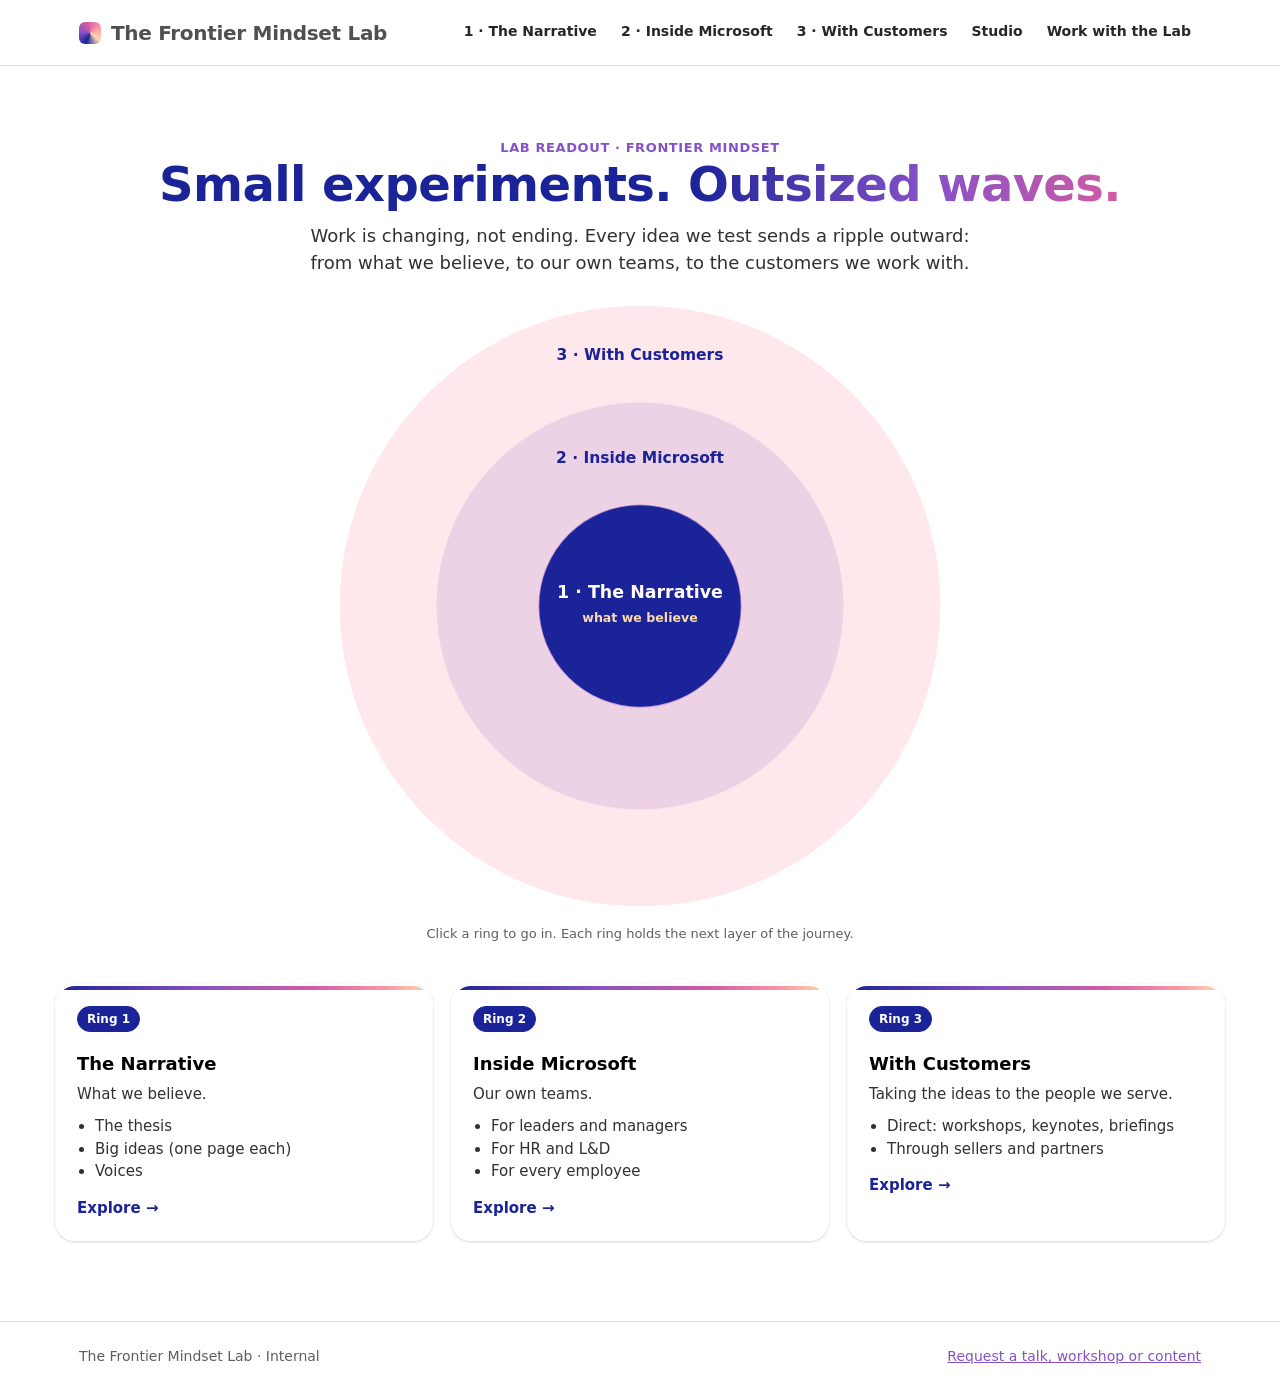
==== index.html @ da983ea6 "Add ripple-map home page for the Frontier Mindset Lab Single-file site (index.html, no build step) w" ====
<!doctype html>
<html lang="en">
<head>
<meta charset="utf-8">
<meta name="viewport" content="width=device-width,initial-scale=1">
<title>The Frontier Mindset Lab</title>
<meta name="description" content="Work is changing, not ending. The Frontier Mindset Lab helps organizations redesign work around what AI can do and what people can do.">
<style>
/* ---------- Tokens (from the current Narrative Hub) ---------- */
:root{
  --font:"Segoe UI","Segoe UI Web (West European)",-apple-system,BlinkMacSystemFont,system-ui,Roboto,"Helvetica Neue",sans-serif;
  --ink:#000; --ink-2:#323130; --ink-3:#605e5c;
  --line:#e1dfdd; --bg:#fff; --bg-soft:#f8f8f8;
  --lab-indigo:#1A2397; --lab-violet:#8551C7; --lab-magenta:#D25BA4; --lab-coral:#FB96A4; --lab-peach:#FCDAB0;
  --rainbow:linear-gradient(90deg,var(--lab-indigo),var(--lab-violet) 38%,var(--lab-magenta) 68%,var(--lab-coral) 88%,var(--lab-peach));
  --text-grad:linear-gradient(90deg,var(--lab-indigo) 0%,var(--lab-violet) 55%,var(--lab-magenta) 100%);
  --shadow:0 0 1.25px rgba(0,0,0,.12),0 1.25px 2.5px rgba(0,0,0,.14);
  --shadow-lg:0 0 2px rgba(0,0,0,.12),0 8px 24px rgba(0,0,0,.10);
  --r-card:20px; --r-btn:10px; --wrap:1170px; --gutter:24px; --nav-h:65px;
}
*{box-sizing:border-box}
@media (prefers-reduced-motion:reduce){*{transition:none!important;animation:none!important}}
html{scroll-behavior:smooth}
body{margin:0;font-family:var(--font);font-size:16px;line-height:1.5;color:var(--ink);background:var(--bg);-webkit-font-smoothing:antialiased}
a{color:var(--lab-violet)}
a:focus-visible,button:focus-visible{outline:3px solid var(--lab-violet);outline-offset:3px;border-radius:6px}
[hidden]{display:none!important}
.skip{position:absolute;left:8px;top:-60px;background:#000;color:#fff;padding:10px 14px;border-radius:6px;z-index:100;text-decoration:none}
.skip:focus{top:8px}
.wrap{max-width:var(--wrap);margin:0 auto;padding:0 var(--gutter)}

/* ---------- Header & nav ---------- */
header.top{position:sticky;top:0;z-index:50;background:rgba(255,255,255,.92);backdrop-filter:blur(8px);border-bottom:1px solid var(--line)}
.top-inner{display:flex;align-items:center;gap:24px;height:var(--nav-h)}
.brand{text-decoration:none;color:#505050;font-weight:600;font-size:20px;letter-spacing:-.3px;white-space:nowrap;display:flex;align-items:center;gap:10px}
.brand .sq{width:22px;height:22px;border-radius:6px;background:conic-gradient(from 200deg,var(--lab-indigo),var(--lab-violet),var(--lab-magenta),var(--lab-coral),var(--lab-peach),var(--lab-indigo))}
nav.global{margin-left:auto;display:flex;gap:4px;overflow-x:auto;scrollbar-width:none;-webkit-overflow-scrolling:touch}
nav.global::-webkit-scrollbar{display:none}
nav.global a{flex:0 0 auto;text-decoration:none;color:#262626;font-size:14px;font-weight:600;padding:8px 10px;border-bottom:2px solid transparent;white-space:nowrap}
nav.global a:hover{color:var(--lab-violet)}
nav.global a[aria-current="page"]{color:var(--lab-indigo);border-bottom-color:var(--lab-violet)}

/* ---------- Shared bits ---------- */
h1{font-size:44px;line-height:1.1;letter-spacing:-.6px;color:var(--lab-indigo);margin:8px 0 12px;font-weight:600}
h2{font-size:26px;letter-spacing:-.2px;color:var(--lab-indigo);margin:48px 0 16px;font-weight:600}
h3{font-size:18px;margin:8px 0 6px;color:var(--ink);font-weight:600}
p{margin:0 0 12px;color:var(--ink-2)}
.kicker{font-size:13px;font-weight:600;letter-spacing:.6px;text-transform:uppercase;color:var(--lab-violet);margin:24px 0 0}
.lede{font-size:18px;color:var(--ink-2);max-width:680px}
.grad{background:var(--text-grad);-webkit-background-clip:text;background-clip:text;color:transparent}
.view{padding:24px 0 80px}
.grid{display:grid;grid-template-columns:repeat(auto-fill,minmax(260px,1fr));gap:18px}
.card{background:linear-gradient(45deg,#fff,rgba(255,255,255,.6));border:2px solid #fff;border-radius:var(--r-card);box-shadow:var(--shadow);padding:20px;display:flex;flex-direction:column;position:relative;overflow:hidden}
.card::before{content:"";position:absolute;left:0;top:0;right:0;height:4px;background:var(--rainbow)}
.card p{font-size:15px;color:var(--ink-2);margin:0 0 10px}
.card .ilink{margin-top:auto;font-weight:600;font-size:15px;text-decoration:none;color:var(--lab-indigo)}
.card .ilink:hover{color:var(--lab-violet)}
.tag{align-self:flex-start;font-size:12px;font-weight:600;padding:3px 9px;border-radius:999px;margin-bottom:10px;border:1px solid var(--line);color:var(--ink-3);background:#fff}
.tag.live{background:var(--lab-indigo);color:#fff;border-color:var(--lab-indigo)}
.tag.wip{background:var(--lab-peach);color:var(--ink);border-color:var(--lab-peach)}
.tag.tbd{background:#fff;color:var(--ink-3);border-style:dashed}
.btn{display:inline-flex;align-items:center;gap:8px;font:600 15px/1.2 var(--font);text-decoration:none;border-radius:var(--r-btn);padding:10px 15px;border:2px solid var(--lab-indigo);background:var(--lab-indigo);color:#fff;cursor:pointer}
.btn:hover{background:var(--lab-violet);border-color:var(--lab-violet)}
.btn.ghost{background:#fff;color:var(--lab-indigo)}
.back{margin-top:48px}
.back a{font-weight:600;text-decoration:none}
.thesis{border-radius:var(--r-card);background:linear-gradient(135deg,var(--lab-peach),#fff 70%);padding:28px;margin-top:24px;box-shadow:var(--shadow)}
.thesis p{font-size:20px;color:var(--ink);margin:0;max-width:760px}
.chips{display:flex;flex-wrap:wrap;gap:8px;margin:0 0 20px}
.chips button{font:600 14px var(--font);padding:8px 14px;border-radius:999px;border:1px solid #c8c6c4;background:#fff;color:var(--ink-2);cursor:pointer}
.chips button[aria-pressed="true"]{background:var(--lab-indigo);border-color:var(--lab-indigo);color:#fff}
.empty{border:2px dashed #c8c6c4;border-radius:var(--r-card);padding:28px;color:var(--ink-3);text-align:center}

/* ---------- Home: the ripple ---------- */
.hero{text-align:center;padding:24px 0 8px}
.hero h1{font-size:48px;margin-top:0}
.hero .lede{margin:0 auto}
.map-wrap{position:relative;width:min(620px,100%);aspect-ratio:1;margin:12px auto 0}
.map-wrap canvas,.map-wrap svg{position:absolute;inset:0;width:100%;height:100%}
.map-wrap canvas{pointer-events:none}
.map-wrap svg{overflow:visible}
.ring{cursor:pointer;outline:none}
.ring circle{transition:fill .25s,stroke-width .25s}
.ring text{pointer-events:none;font-family:var(--font);font-weight:600}
.ring.r3 .band{fill:rgba(251,150,164,.22)}
.ring.r2 .band{fill:rgba(133,81,199,.14)}
.ring.r1 .band{fill:var(--lab-indigo)}
.ring:hover .band,.ring:focus-visible .band{stroke:var(--lab-magenta);stroke-width:3}
.ring.r3:hover .band{fill:rgba(251,150,164,.38)}
.ring.r2:hover .band{fill:rgba(133,81,199,.26)}
.ring.r1:hover .band{fill:var(--lab-violet)}
.ring:focus-visible{outline:none}
.ring-note{font-size:13px;color:var(--ink-3);margin-top:8px}
.rings-cards{display:grid;grid-template-columns:repeat(auto-fit,minmax(240px,1fr));gap:18px;margin-top:40px}
.rings-cards a.card{text-decoration:none;color:inherit}
.rings-cards a.card:hover{box-shadow:var(--shadow-lg)}
.rings-cards ul{margin:0;padding-left:18px;color:var(--ink-2);font-size:15px}
.num{font-size:44px;font-weight:600;line-height:1;background:var(--rainbow);-webkit-background-clip:text;background-clip:text;color:transparent;margin-bottom:6px}

/* ---------- Work with the Lab ---------- */
.intro-box{background:var(--bg-soft);border-radius:var(--r-card);padding:24px;margin-bottom:24px}

footer{border-top:1px solid var(--line);padding:24px 0;color:var(--ink-3);font-size:14px}
footer .wrap{display:flex;justify-content:space-between;gap:16px;flex-wrap:wrap}

@media (max-width:720px){
  :root{--gutter:16px}
  h1{font-size:34px}
  .hero h1{font-size:34px}
  h2{font-size:22px}
  .brand{font-size:17px}
  .brand .sq{display:none}
  .top-inner{gap:12px}
  nav.global a{padding:8px 8px;font-size:13px}
  .thesis p{font-size:17px}
}
</style>
</head>
<body>
<a class="skip" href="#main">Skip to content</a>

<header class="top">
  <div class="wrap top-inner">
    <a class="brand" href="#home"><span class="sq" aria-hidden="true"></span>The Frontier Mindset Lab</a>
    <nav class="global" aria-label="Main">
      <a href="#narrative" data-r="narrative">1 · The Narrative</a>
      <a href="#inside" data-r="inside">2 · Inside Microsoft</a>
      <a href="#customers" data-r="customers">3 · With Customers</a>
      <a href="#studio" data-r="studio">Studio</a>
      <a href="#work" data-r="work">Work with the Lab</a>
    </nav>
  </div>
</header>

<main id="main">

<!-- ============ HOME: the ripple map ============ -->
<section id="home" class="view wrap" aria-labelledby="home-title">
  <div class="hero">
    <p class="kicker">Lab readout · Frontier Mindset</p>
    <h1 id="home-title">Small experiments. <span class="grad">Outsized waves.</span></h1>
    <p class="lede">Work is changing, not ending. Every idea we test sends a ripple outward: from what we believe, to our own teams, to the customers we work with.</p>
  </div>

  <div class="map-wrap" id="map">
    <canvas id="ripples" aria-hidden="true"></canvas>
    <svg viewBox="0 0 640 640" role="navigation" aria-label="Site rings">
      <!-- Ring 3: outer -->
      <a class="ring r3" href="#customers" aria-label="Ring 3: With Customers">
        <circle class="band" cx="320" cy="320" r="310"/>
        <text x="320" y="66" text-anchor="middle" font-size="16" fill="#1A2397">3 · With Customers</text>
      </a>
      <!-- Ring 2: middle -->
      <a class="ring r2" href="#inside" aria-label="Ring 2: Inside Microsoft">
        <circle class="band" cx="320" cy="320" r="210"/>
        <text x="320" y="172" text-anchor="middle" font-size="16" fill="#1A2397">2 · Inside Microsoft</text>
      </a>
      <!-- Ring 1: core -->
      <a class="ring r1" href="#narrative" aria-label="Ring 1: The Narrative">
        <circle class="band" cx="320" cy="320" r="104"/>
        <text x="320" y="312" text-anchor="middle" font-size="18" fill="#fff">1 · The Narrative</text>
        <text x="320" y="336" text-anchor="middle" font-size="13" fill="#FCDAB0" font-weight="400">what we believe</text>
      </a>
    </svg>
  </div>
  <p class="ring-note" style="text-align:center">Click a ring to go in. Each ring holds the next layer of the journey.</p>

  <div class="rings-cards">
    <a class="card" href="#narrative">
      <span class="tag live">Ring 1</span>
      <h3>The Narrative</h3>
      <p>What we believe.</p>
      <ul><li>The thesis</li><li>Big ideas (one page each)</li><li>Voices</li></ul>
      <span class="ilink" style="margin-top:14px">Explore →</span>
    </a>
    <a class="card" href="#inside">
      <span class="tag live">Ring 2</span>
      <h3>Inside Microsoft</h3>
      <p>Our own teams.</p>
      <ul><li>For leaders and managers</li><li>For HR and L&amp;D</li><li>For every employee</li></ul>
      <span class="ilink" style="margin-top:14px">Explore →</span>
    </a>
    <a class="card" href="#customers">
      <span class="tag live">Ring 3</span>
      <h3>With Customers</h3>
      <p>Taking the ideas to the people we serve.</p>
      <ul><li>Direct: workshops, keynotes, briefings</li><li>Through sellers and partners</li></ul>
      <span class="ilink" style="margin-top:14px">Explore →</span>
    </a>
  </div>
</section>

<!-- ============ RING 1 ============ -->
<section id="narrative" class="view wrap" hidden aria-labelledby="narrative-title"></section>

<!-- ============ RING 2 ============ -->
<section id="inside" class="view wrap" hidden aria-labelledby="inside-title"></section>

<!-- ============ RING 3 ============ -->
<section id="customers" class="view wrap" hidden aria-labelledby="customers-title"></section>

<!-- ============ STUDIO (utility) ============ -->
<section id="studio" class="view wrap" hidden aria-labelledby="studio-title">
  <p class="kicker">Utility · The shared media library</p>
  <h1 id="studio-title" tabindex="-1">Studio</h1>
  <p class="lede">Watch · Read · Listen · Learn · Present · Run · Share</p>
  <div class="chips" id="studio-chips" role="group" aria-label="Filter by format"></div>
  <div class="grid" id="studio-grid"></div>
  <p class="back"><a href="#home">← Back to the rings</a></p>
</section>

<!-- ============ WORK WITH THE LAB (utility) ============ -->
<section id="work" class="view wrap" hidden aria-labelledby="work-title">
  <p class="kicker">Utility</p>
  <h1 id="work-title" tabindex="-1">Work with the Lab</h1>
  <p class="lede">Bring the Lab into your team, your event or your customer conversation.</p>
  <div class="grid" id="work-grid" style="margin-top:24px"></div>
  <p class="back"><a href="#home">← Back to the rings</a></p>
</section>

</main>

<footer>
  <div class="wrap">
    <span>The Frontier Mindset Lab · Internal</span>
    <span><a href="#work">Request a talk, workshop or content</a></span>
  </div>
</footer>

<script>
/* =========================================================
   CONTENT. Edit this block to change the site.
   Status values: "live", "wip" (in progress), "tbd".
   Leave an href empty to show "Link TBD".
   ========================================================= */
const DATA = {
  rings: {
    narrative: {
      title: "The Narrative",
      kicker: "Ring 1 · What we believe",
      intro: "The core idea, and the people who carry it.",
      thesis: "Work is changing, not ending. As AI takes on more of the routine work, human capability becomes more important, not less, and leaders have more agency than they think.",
      groups: [
        { name: "Big ideas", items: [
          { title: "The House and the Door", text: "One idea, one page. Everything made from it lives here.", status: "live", href: "#narrative", cta: "Read the idea" },
          { title: "More ideas", text: "Each new big idea gets its own page in this ring.", status: "tbd" }
        ]},
        { name: "Voices", items: [
          { title: "Aneesh", text: "A voice from the Lab on what this work means.", status: "live", href: "#narrative", cta: "Hear the voice" },
          { title: "Second voice", text: "Waiting to be named.", status: "tbd" }
        ]}
      ]
    },
    inside: {
      title: "Inside Microsoft",
      kicker: "Ring 2 · Our own teams",
      intro: "Start with ourselves. Each audience gets a path designed for its role.",
      groups: [
        { name: "Paths by role", items: [
          { title: "For leaders and managers", text: "Redesign work around what AI and people each do best.", status: "live", href: "#inside", cta: "Open the path" },
          { title: "For HR and L&D", text: "Build the human skills and mindsets, at scale.", status: "live", href: "#inside", cta: "Open the path" },
          { title: "For every employee", text: "Practical ways to work with the change, starting today.", status: "live", href: "#inside", cta: "Open the path" }
        ]}
      ]
    },
    customers: {
      title: "With Customers",
      kicker: "Ring 3 · Customers",
      intro: "Take the ideas outside the company, directly or through the sellers and partners who serve our customers.",
      groups: [
        { name: "Direct", items: [
          { title: "Executive workshops", text: "CXO workshop for leaders making the big calls.", status: "live", href: "#customers", cta: "See the workshop" },
          { title: "Events and keynotes", text: "Ignite and other stages.", status: "live", href: "#customers", cta: "See the talks" },
          { title: "Briefings on request", text: "Tailored conversations for a specific customer.", status: "live", href: "#work", cta: "Request a briefing" }
        ]},
        { name: "Through sellers and partners", items: [
          { title: "Seller kits (by idea)", text: "Ready-to-use material for each big idea.", status: "live", href: "#customers", cta: "Open the kits" },
          { title: "Trainer-led workshop kits", text: "Everything a trainer needs to run the session.", status: "live", href: "#customers", cta: "Open the kits" },
          { title: "Partner-ready versions", text: "Versions prepared for partners to use directly.", status: "tbd" }
        ]}
      ]
    }
  },
  studio: {
    formats: ["All", "Watch", "Read", "Listen", "Learn", "Present", "Run", "Share"],
    items: [
      { title: "Learning paths", text: "Courses and playlists, grouped by idea.", format: "Learn", status: "live", href: "#studio", cta: "Browse paths" }
    ]
  },
  work: [
    { title: "Request a talk, workshop or content", text: "Tell us the audience and the outcome you want.", status: "tbd" },
    { title: "Submit an idea or recording", text: "Share something you tried. It may be the next ripple.", status: "tbd" },
    { title: "About the team, and what's new", text: "Who we are, and what has changed recently.", status: "tbd" }
  ]
};

/* ---------- Helpers ---------- */
const esc = s => String(s).replace(/[&<>"']/g, c => ({"&":"&amp;","<":"&lt;",">":"&gt;",'"':"&quot;","'":"&#39;"}[c]));
const STATUS = { live: "Live", wip: "In progress", tbd: "TBD" };

function card(it){
  const link = it.href
    ? `<a class="ilink" href="${esc(it.href)}">${esc(it.cta || "Open")} →</a>`
    : `<span class="ilink" style="color:var(--ink-3)">Link TBD</span>`;
  return `<article class="card">
    <span class="tag ${it.status}">${STATUS[it.status]}</span>
    <h3>${esc(it.title)}</h3>
    <p>${esc(it.text)}</p>
    ${link}
  </article>`;
}

/* ---------- Render ring pages ---------- */
function renderRing(id, r){
  const el = document.getElementById(id);
  const head = `<p class="kicker">${esc(r.kicker)}</p>
    <h1 id="${id}-title" tabindex="-1">${esc(r.title)}</h1>
    <p class="lede">${esc(r.intro)}</p>
    ${r.thesis ? `<div class="thesis"><p>${esc(r.thesis)}</p></div>` : ""}`;
  const groups = r.groups.map(g => `
    <h2>${esc(g.name)}</h2>
    <div class="grid">${g.items.map(card).join("")}</div>`).join("");
  el.innerHTML = head + groups + `<p class="back"><a href="#home">← Back to the rings</a></p>`;
}
renderRing("narrative", DATA.rings.narrative);
renderRing("inside", DATA.rings.inside);
renderRing("customers", DATA.rings.customers);

/* ---------- Studio: filterable library ---------- */
let studioFilter = "All";
function renderStudio(){
  const chips = document.getElementById("studio-chips");
  chips.innerHTML = DATA.studio.formats.map(f =>
    `<button type="button" aria-pressed="${f === studioFilter}" data-f="${f}">${f}</button>`).join("");
  const items = DATA.studio.items.filter(i => studioFilter === "All" || i.format === studioFilter);
  document.getElementById("studio-grid").innerHTML = items.length
    ? items.map(card).join("")
    : `<div class="empty" style="grid-column:1/-1">Nothing in ${esc(studioFilter)} yet. <a href="#work">Submit a recording</a> to get it started.</div>`;
}
document.getElementById("studio-chips").addEventListener("click", e => {
  const b = e.target.closest("button[data-f]");
  if (!b) return;
  studioFilter = b.dataset.f;
  renderStudio();
});
renderStudio();

/* ---------- Work with the Lab ---------- */
document.getElementById("work-grid").innerHTML = DATA.work.map(card).join("");

/* ---------- Router ---------- */
const VIEWS = ["home", "narrative", "inside", "customers", "studio", "work"];
function route(){
  const id = location.hash.replace("#", "") || "home";
  const target = VIEWS.includes(id) ? id : "home";
  for (const v of VIEWS) document.getElementById(v).hidden = v !== target;
  document.querySelectorAll("nav.global a").forEach(a => {
    if (a.dataset.r === target) a.setAttribute("aria-current", "page");
    else a.removeAttribute("aria-current");
  });
  if (target === "home") sizeCanvas();
  window.scrollTo({ top: 0, behavior: "auto" });
  const h = document.querySelector(`#${target} h1`);
  if (h && target !== "home") h.focus({ preventScroll: true });
}
window.addEventListener("hashchange", route);

/* ---------- Ripple canvas (the "drop" on the surface) ---------- */
const cv = document.getElementById("ripples");
const ctx = cv.getContext("2d");
const reduceMotion = matchMedia("(prefers-reduced-motion: reduce)").matches;
let W = 0, H = 0, drops = [], lastTs = 0, nextDrop = 0;

function sizeCanvas(){
  const r = cv.parentElement.getBoundingClientRect();
  const dpr = Math.min(window.devicePixelRatio || 1, 2);
  W = r.width; H = r.height;
  cv.width = W * dpr; cv.height = H * dpr;
  ctx.setTransform(dpr, 0, 0, dpr, 0, 0);
}
function drop(x, y){ drops.push({ x, y, t: 0 }); }

const LIFE = 6000;
function frame(ts){
  requestAnimationFrame(frame);
  if (reduceMotion || !W || document.getElementById("home").hidden) return;
  const dt = Math.min(ts - lastTs, 50); lastTs = ts;
  if (ts > nextDrop){ drop(W / 2, H / 2); nextDrop = ts + 3800; }
  ctx.clearRect(0, 0, W, H);
  const maxR = Math.hypot(W, H) / 2;
  drops = drops.filter(d => d.t < LIFE);
  for (const d of drops){
    d.t += dt;
    const p = d.t / LIFE;
    const alpha = (1 - p) * 0.4;
    for (let k = 0; k < 3; k++){
      const rr = p * maxR * 0.9 - k * 16;
      if (rr <= 0) continue;
      ctx.beginPath();
      ctx.arc(d.x, d.y, rr, 0, Math.PI * 2);
      ctx.strokeStyle = `rgba(133,81,199,${alpha * (1 - k * 0.3)})`;
      ctx.lineWidth = 1.5;
      ctx.stroke();
    }
  }
}
window.addEventListener("resize", sizeCanvas);
sizeCanvas();
drop(W / 2, H / 2); // one drop on load
requestAnimationFrame(frame);

route();
</script>
</body>
</html>
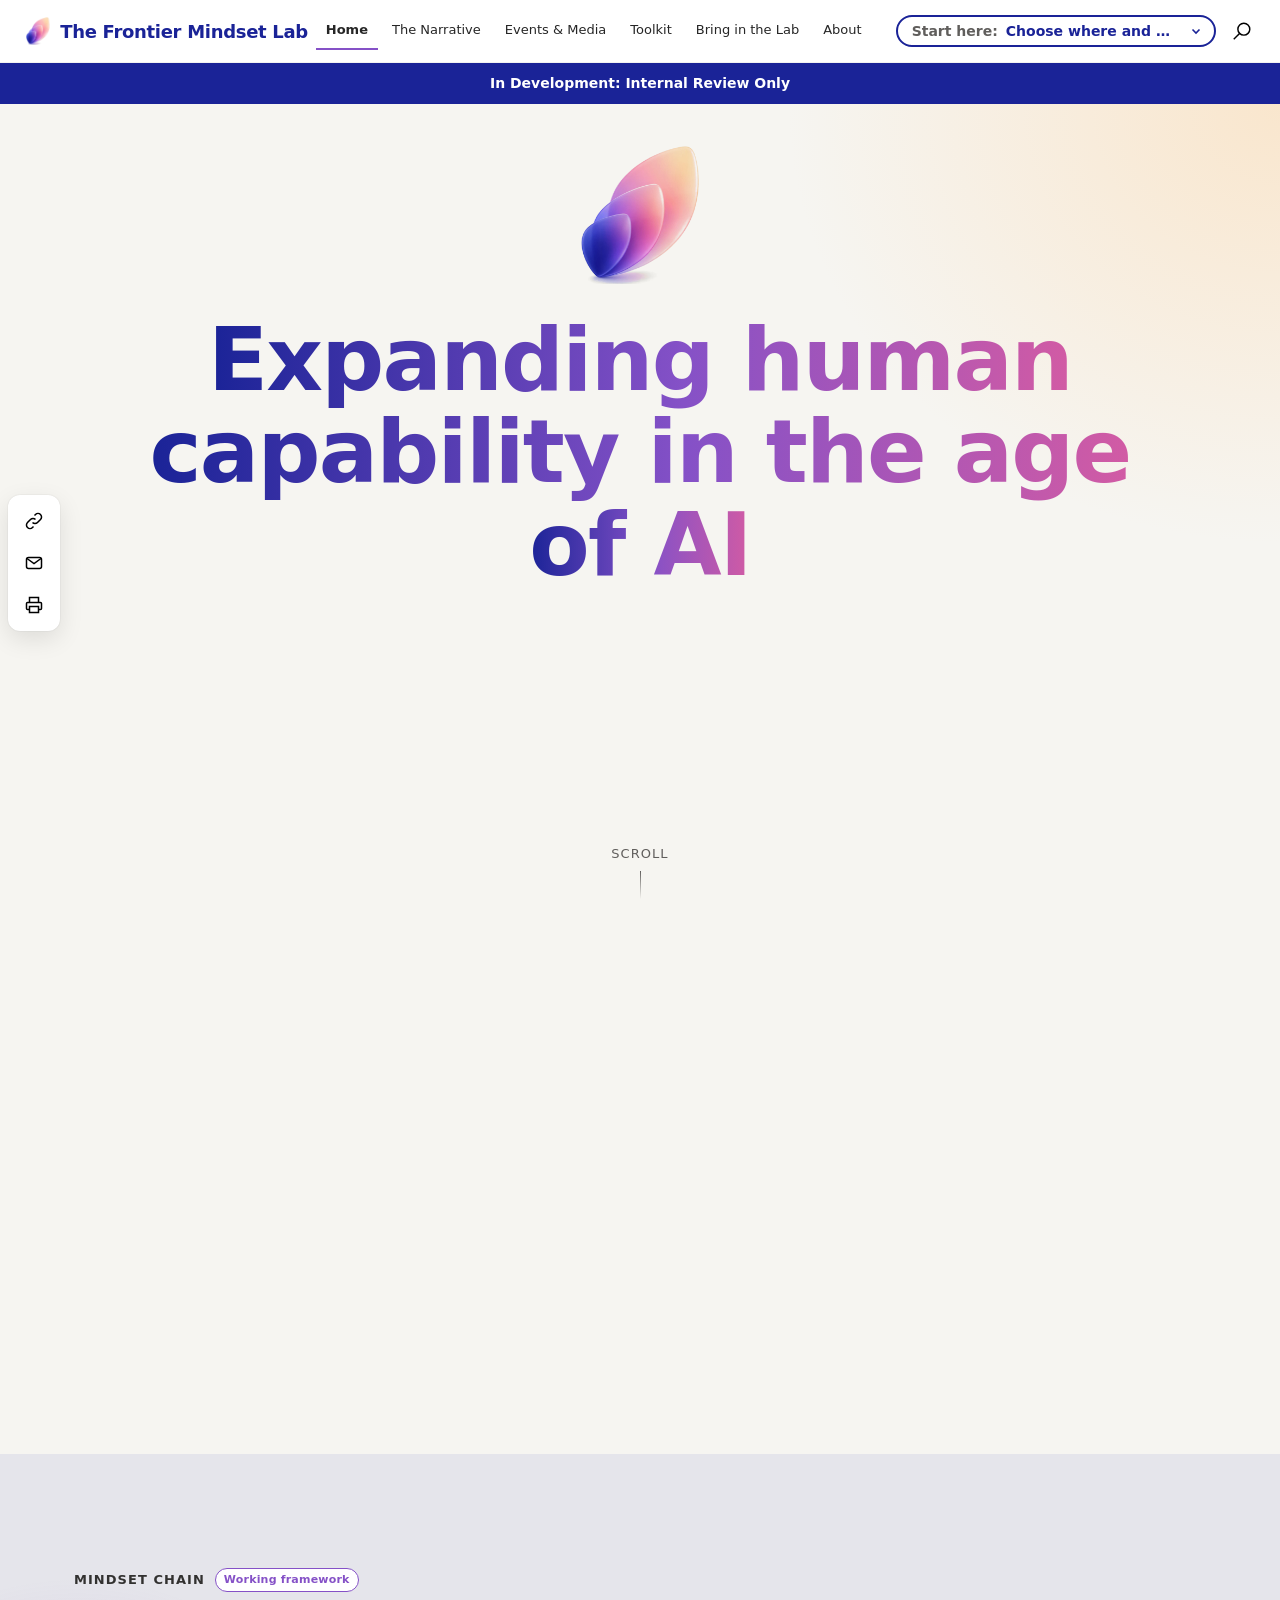
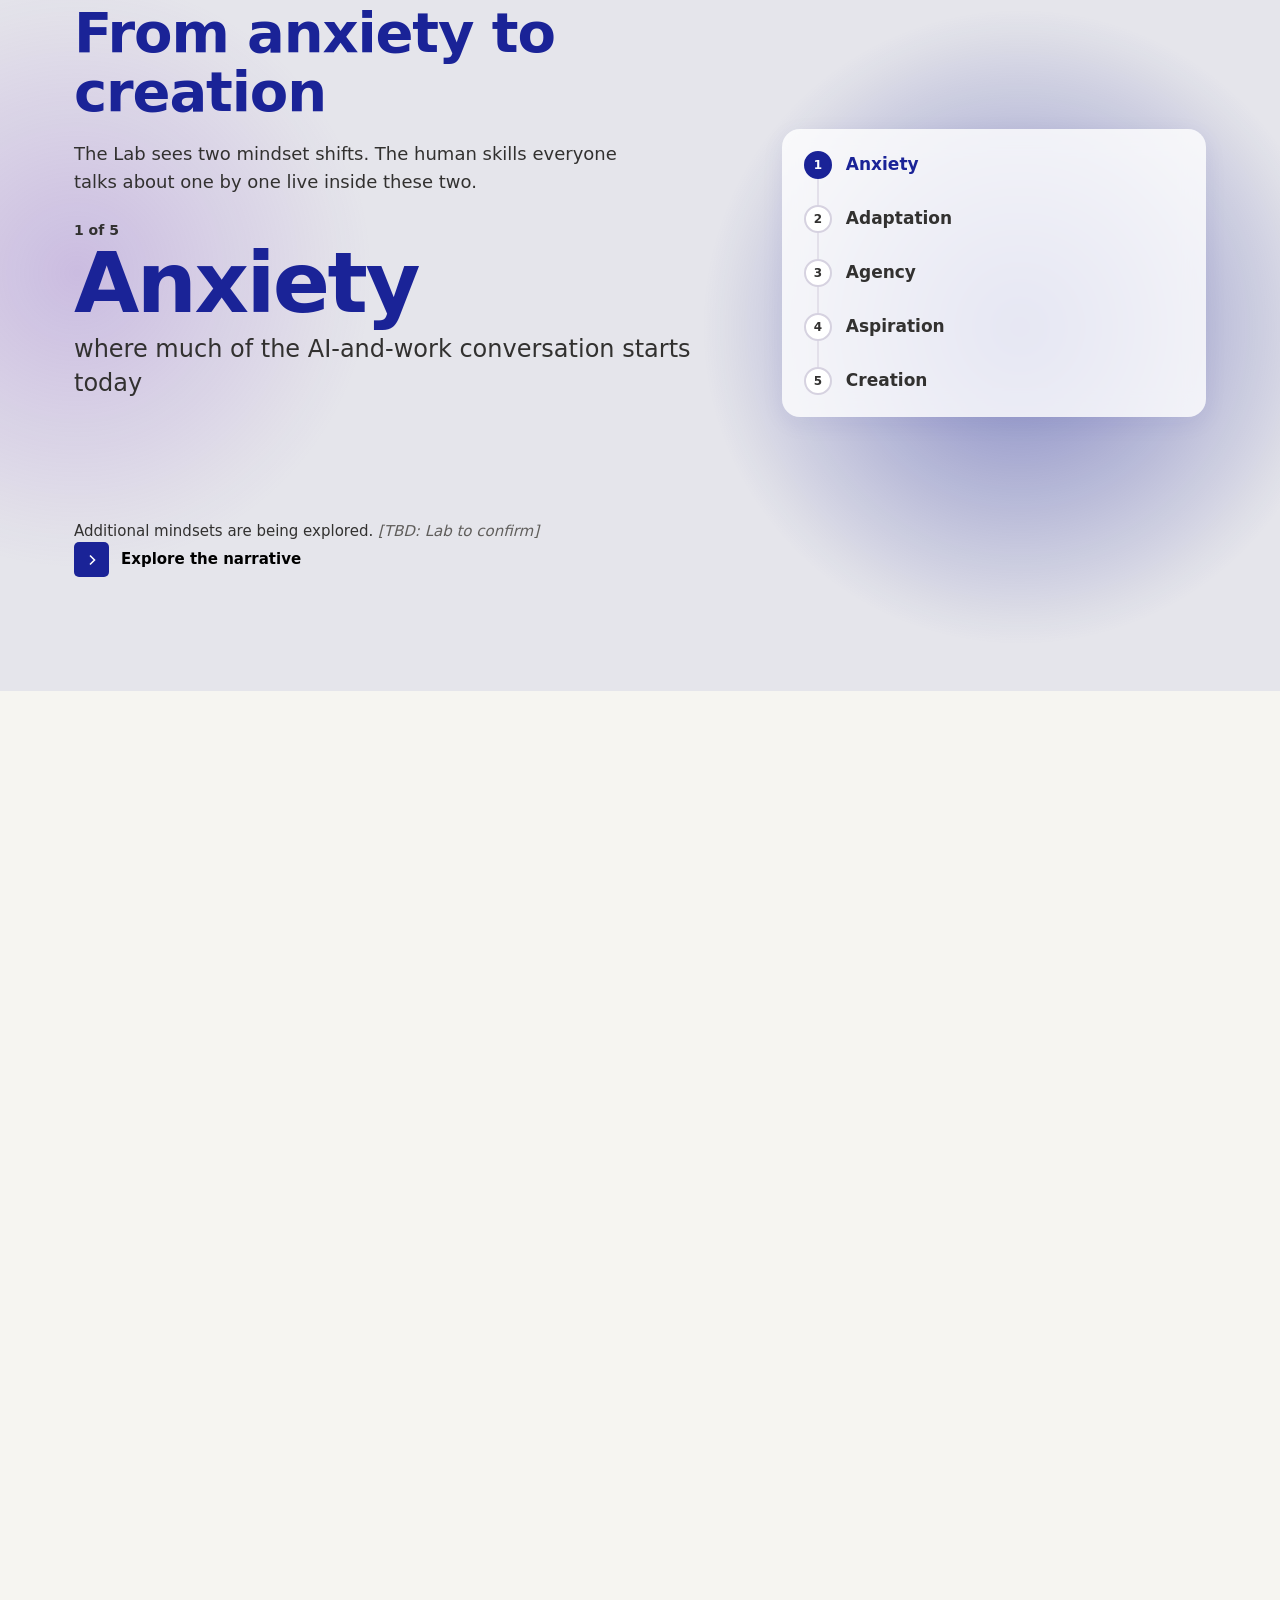
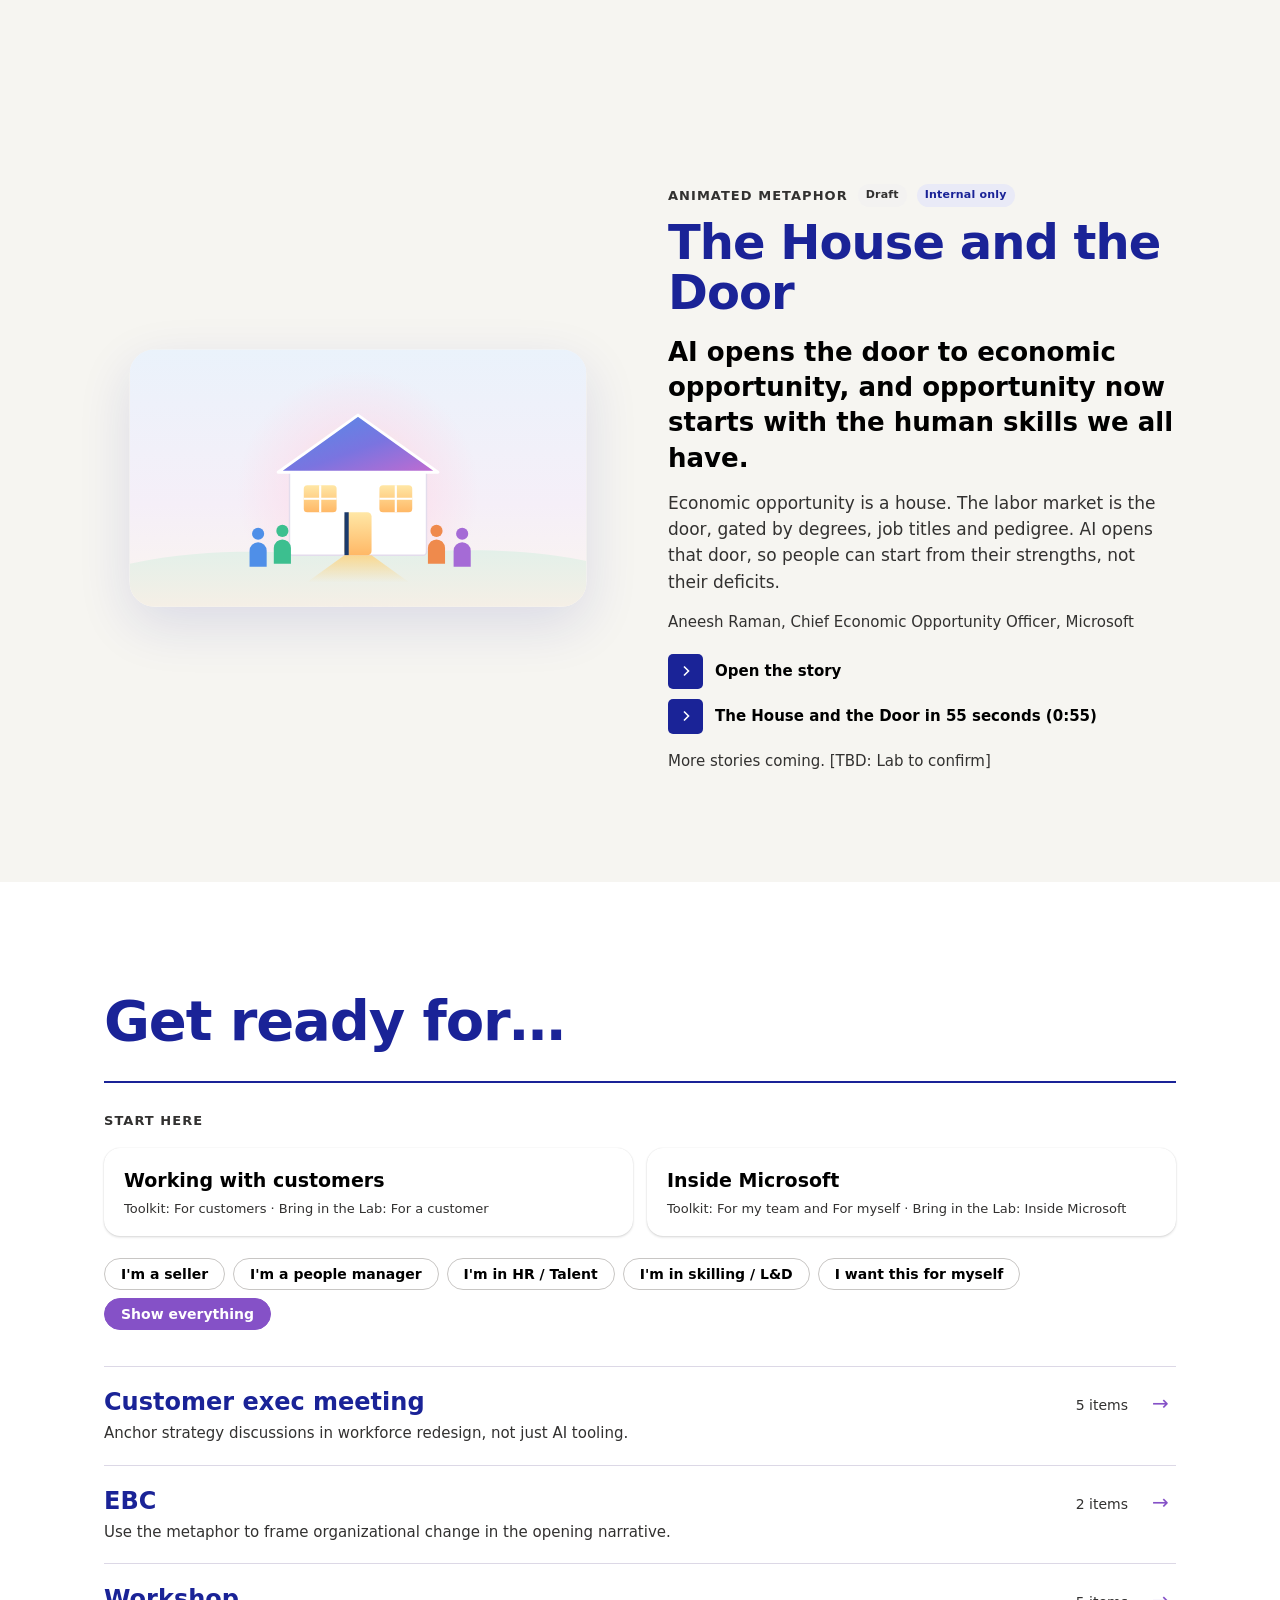
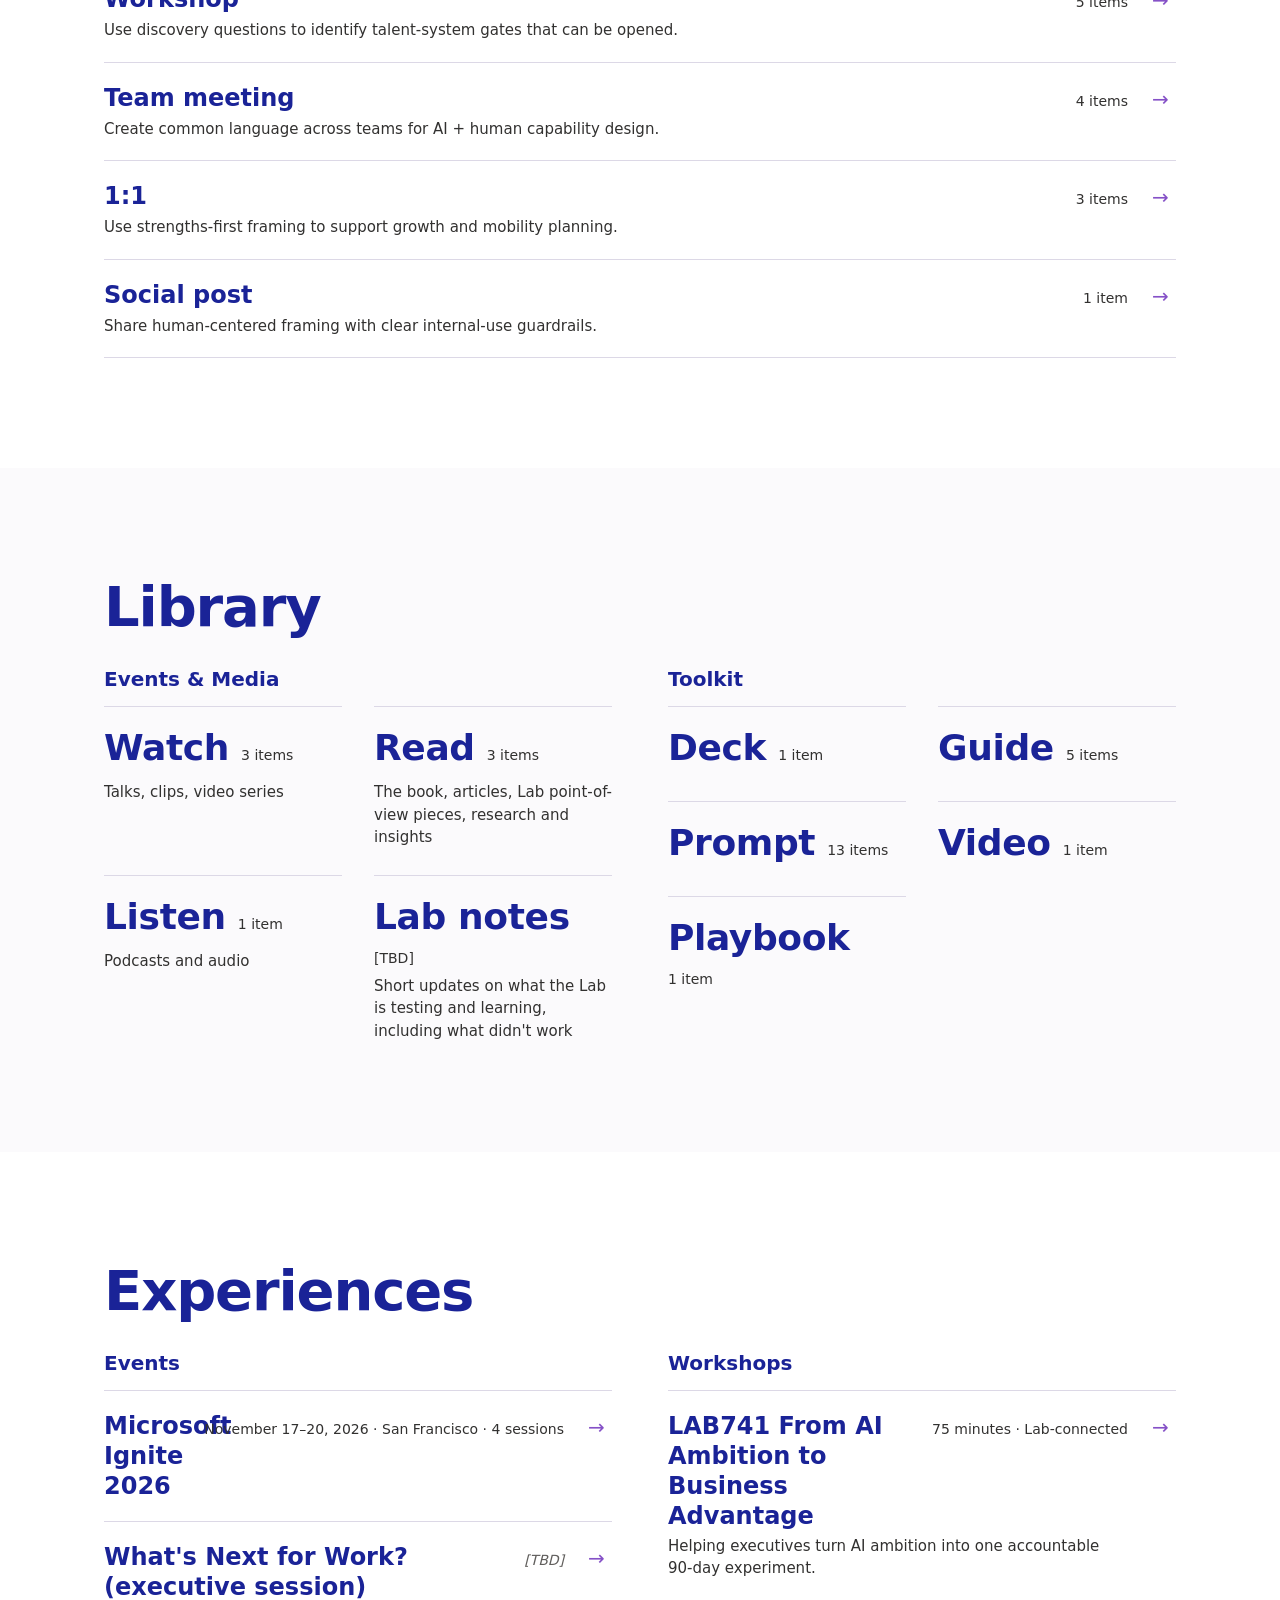
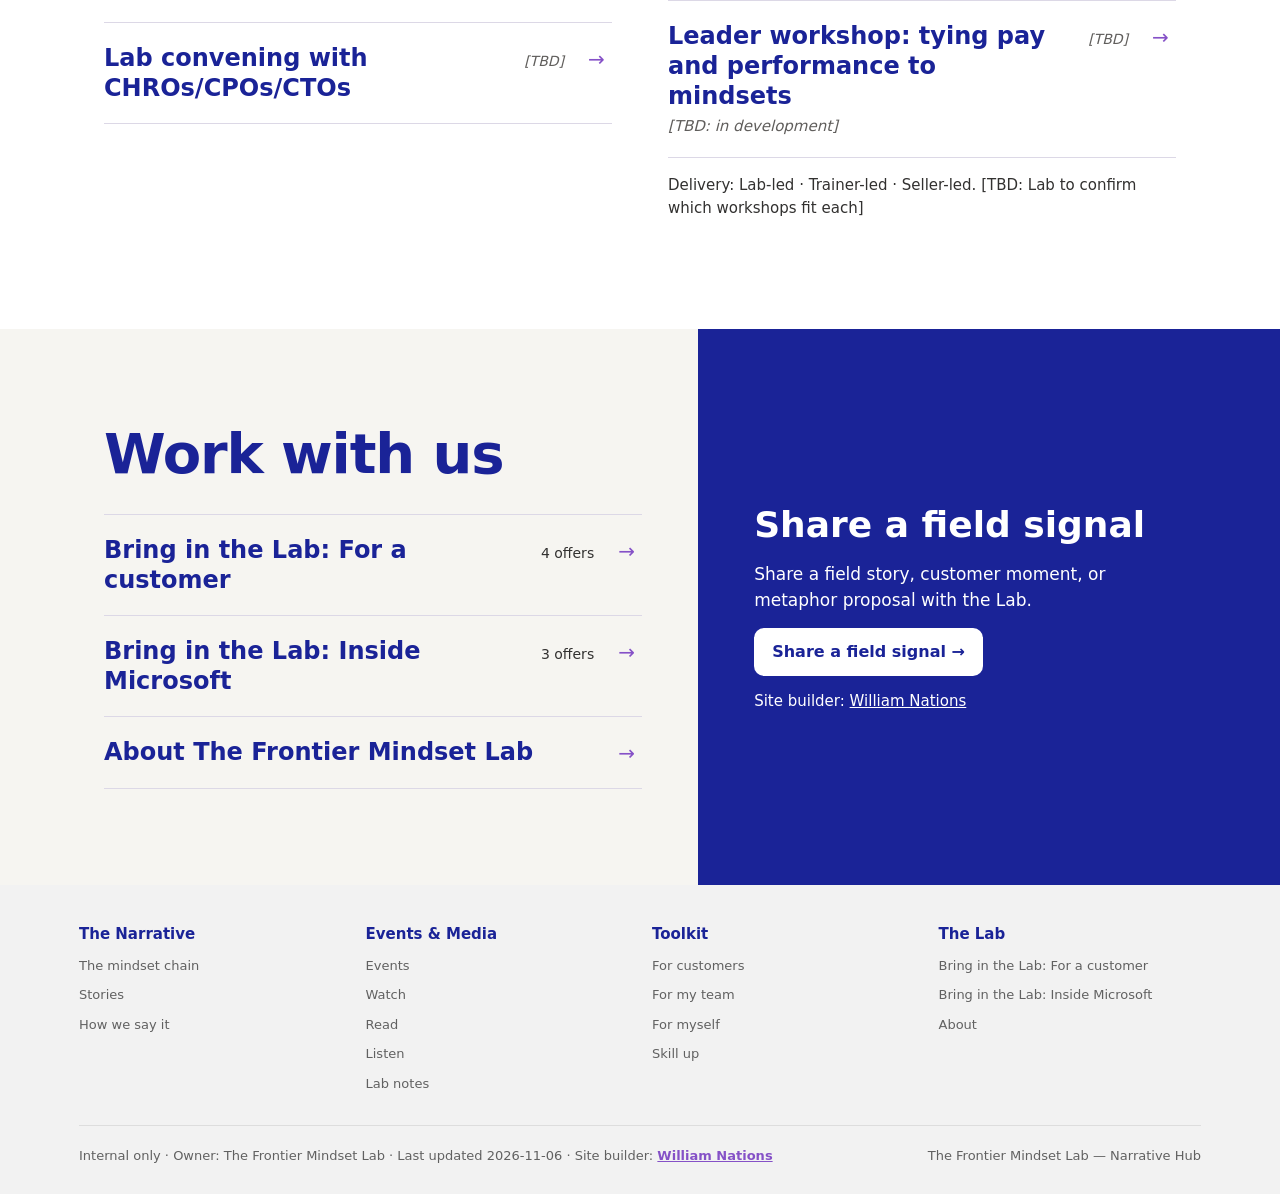
==== commit cf6ce975: "Publish The Frontier Mindset Lab narrative hub Replaces the ripple-map page with the full built site" ====
--- a/index.html
+++ b/index.html
@@ -1,415 +1,3148 @@
 <!doctype html>
-<html lang="en">
+<html lang="en" data-site="The Frontier Mindset Lab &#8212; Narrative Hub">
 <head>
 <meta charset="utf-8">
-<meta name="viewport" content="width=device-width,initial-scale=1">
-<title>The Frontier Mindset Lab</title>
-<meta name="description" content="Work is changing, not ending. The Frontier Mindset Lab helps organizations redesign work around what AI can do and what people can do.">
+<meta name="viewport" content="width=device-width, initial-scale=1">
+<title>The Frontier Mindset Lab &#8212; Narrative Hub</title>
+<meta name="description" content="Work is changing, not ending. As AI takes on more of the routine work, human capability becomes more important, not less, and leaders have more agency than they think. The Frontier Mindset Lab helps organizations redesign work around both what AI can do and what people can do, and builds the human skills and mindsets that make that possible.">
+<link rel="icon" href="favicon.ico" sizes="16x16 32x32 48x48">
+<link rel="apple-touch-icon" href="assets/brand/apple-touch-icon.png">
+<!--
+  GENERATED FILE: edit portal/content/*.json and portal/src/template.html, then run `node portal/build.js`.
+
+  ADOPTION HUB SHELL
+  - One self-contained file: inline CSS + JS, no CDN, no fetch, no external images.
+  - Page renders fully with JS blocked (SharePoint-safe); JS only adds tabs,
+    sticky-nav highlighting, mobile menu and copy-link.
+  - Content blocks are marked with  ====== SECTION: name ======  comments.
+  - Image slots fall back to the .ph placeholder when a file is missing.
+-->
 <style>
-/* ---------- Tokens (from the current Narrative Hub) ---------- */
 :root{
-  --font:"Segoe UI","Segoe UI Web (West European)",-apple-system,BlinkMacSystemFont,system-ui,Roboto,"Helvetica Neue",sans-serif;
+  --font: "Segoe UI", "Segoe UI Web (West European)", -apple-system, BlinkMacSystemFont, system-ui, Roboto, "Helvetica Neue", sans-serif;
   --ink:#000; --ink-2:#323130; --ink-3:#605e5c;
   --line:#e1dfdd; --bg:#fff; --bg-soft:#f8f8f8;
-  --lab-indigo:#1A2397; --lab-violet:#8551C7; --lab-magenta:#D25BA4; --lab-coral:#FB96A4; --lab-peach:#FCDAB0;
-  --rainbow:linear-gradient(90deg,var(--lab-indigo),var(--lab-violet) 38%,var(--lab-magenta) 68%,var(--lab-coral) 88%,var(--lab-peach));
-  --text-grad:linear-gradient(90deg,var(--lab-indigo) 0%,var(--lab-violet) 55%,var(--lab-magenta) 100%);
-  --shadow:0 0 1.25px rgba(0,0,0,.12),0 1.25px 2.5px rgba(0,0,0,.14);
-  --shadow-lg:0 0 2px rgba(0,0,0,.12),0 8px 24px rgba(0,0,0,.10);
-  --r-card:20px; --r-btn:10px; --wrap:1170px; --gutter:24px; --nav-h:65px;
+  /* The Frontier Mindset Lab palette (Nov 2026) */
+  --lab-indigo:#1A2397;   /* base: headings, nav text, primary buttons (white on it 12.1:1) */
+  --lab-violet:#8551C7;   /* accent: links, active states, focus rings, button hover (5.3:1 on white) */
+  --lab-magenta:#D25BA4;  /* secondary: badges, tags, highlights; large text and icons only (3.6:1) */
+  --lab-coral:#FB96A4;    /* decorative accents, dividers, fills; never text (2.1:1) */
+  --lab-peach:#FCDAB0;    /* soft tints: section and hero washes, cards; never text */
+  --lab-text-gradient: linear-gradient(90deg, var(--lab-indigo) 0%, var(--lab-violet) 55%, var(--lab-magenta) 100%);
+  --blue:var(--lab-violet); --blue-bar:var(--lab-indigo); --navy:var(--lab-indigo);
+  /* decorative bars and dividers (not text): may run into coral and peach */
+  --rainbow: linear-gradient(90deg,var(--lab-indigo),var(--lab-violet) 38%,var(--lab-magenta) 68%,var(--lab-coral) 88%,var(--lab-peach));
+  --card-bg: linear-gradient(45deg,#fff,rgba(255,255,255,.52));
+  --shadow: 0 0 1.25px rgba(0,0,0,.12), 0 1.25px 2.5px rgba(0,0,0,.14);
+  --shadow-lg: 0 0 2px rgba(0,0,0,.12), 0 8px 24px rgba(0,0,0,.10);
+  --r-card:20px; --r-btn:10px;
+  --wrap:1170px; --gutter:24px;
+  --nav-h:65px;
 }
-*{box-sizing:border-box}
-@media (prefers-reduced-motion:reduce){*{transition:none!important;animation:none!important}}
-html{scroll-behavior:smooth}
+*,*::before,*::after{box-sizing:border-box}
+html{scroll-behavior:smooth;scroll-padding-top:calc(var(--nav-h) + 16px);-webkit-text-size-adjust:100%}
+@media (prefers-reduced-motion:reduce){html{scroll-behavior:auto}*{transition:none!important}}
 body{margin:0;font-family:var(--font);font-size:16px;line-height:1.5;color:var(--ink);background:var(--bg);-webkit-font-smoothing:antialiased}
-a{color:var(--lab-violet)}
-a:focus-visible,button:focus-visible{outline:3px solid var(--lab-violet);outline-offset:3px;border-radius:6px}
-[hidden]{display:none!important}
+img{max-width:100%;display:block}
+a{color:inherit}
+h1,h2,h3,h4{font-weight:600;margin:0;line-height:1.25;color:var(--lab-indigo)}
+p{margin:0}
+.wrap{max-width:var(--wrap);margin:0 auto;padding:0 var(--gutter)}
+.sr-only{position:absolute;width:1px;height:1px;overflow:hidden;clip:rect(0 0 0 0);white-space:nowrap}
 .skip{position:absolute;left:8px;top:-60px;background:#000;color:#fff;padding:10px 14px;border-radius:6px;z-index:100;text-decoration:none}
 .skip:focus{top:8px}
-.wrap{max-width:var(--wrap);margin:0 auto;padding:0 var(--gutter)}
-
-/* ---------- Header & nav ---------- */
-header.top{position:sticky;top:0;z-index:50;background:rgba(255,255,255,.92);backdrop-filter:blur(8px);border-bottom:1px solid var(--line)}
-.top-inner{display:flex;align-items:center;gap:24px;height:var(--nav-h)}
-.brand{text-decoration:none;color:#505050;font-weight:600;font-size:20px;letter-spacing:-.3px;white-space:nowrap;display:flex;align-items:center;gap:10px}
-.brand .sq{width:22px;height:22px;border-radius:6px;background:conic-gradient(from 200deg,var(--lab-indigo),var(--lab-violet),var(--lab-magenta),var(--lab-coral),var(--lab-peach),var(--lab-indigo))}
-nav.global{margin-left:auto;display:flex;gap:4px;overflow-x:auto;scrollbar-width:none;-webkit-overflow-scrolling:touch}
-nav.global::-webkit-scrollbar{display:none}
-nav.global a{flex:0 0 auto;text-decoration:none;color:#262626;font-size:14px;font-weight:600;padding:8px 10px;border-bottom:2px solid transparent;white-space:nowrap}
-nav.global a:hover{color:var(--lab-violet)}
-nav.global a[aria-current="page"]{color:var(--lab-indigo);border-bottom-color:var(--lab-violet)}
-
-/* ---------- Shared bits ---------- */
-h1{font-size:44px;line-height:1.1;letter-spacing:-.6px;color:var(--lab-indigo);margin:8px 0 12px;font-weight:600}
-h2{font-size:26px;letter-spacing:-.2px;color:var(--lab-indigo);margin:48px 0 16px;font-weight:600}
-h3{font-size:18px;margin:8px 0 6px;color:var(--ink);font-weight:600}
-p{margin:0 0 12px;color:var(--ink-2)}
-.kicker{font-size:13px;font-weight:600;letter-spacing:.6px;text-transform:uppercase;color:var(--lab-violet);margin:24px 0 0}
-.lede{font-size:18px;color:var(--ink-2);max-width:680px}
-.grad{background:var(--text-grad);-webkit-background-clip:text;background-clip:text;color:transparent}
-.view{padding:24px 0 80px}
-.grid{display:grid;grid-template-columns:repeat(auto-fill,minmax(260px,1fr));gap:18px}
-.card{background:linear-gradient(45deg,#fff,rgba(255,255,255,.6));border:2px solid #fff;border-radius:var(--r-card);box-shadow:var(--shadow);padding:20px;display:flex;flex-direction:column;position:relative;overflow:hidden}
-.card::before{content:"";position:absolute;left:0;top:0;right:0;height:4px;background:var(--rainbow)}
-.card p{font-size:15px;color:var(--ink-2);margin:0 0 10px}
-.card .ilink{margin-top:auto;font-weight:600;font-size:15px;text-decoration:none;color:var(--lab-indigo)}
-.card .ilink:hover{color:var(--lab-violet)}
-.tag{align-self:flex-start;font-size:12px;font-weight:600;padding:3px 9px;border-radius:999px;margin-bottom:10px;border:1px solid var(--line);color:var(--ink-3);background:#fff}
-.tag.live{background:var(--lab-indigo);color:#fff;border-color:var(--lab-indigo)}
-.tag.wip{background:var(--lab-peach);color:var(--ink);border-color:var(--lab-peach)}
-.tag.tbd{background:#fff;color:var(--ink-3);border-style:dashed}
-.btn{display:inline-flex;align-items:center;gap:8px;font:600 15px/1.2 var(--font);text-decoration:none;border-radius:var(--r-btn);padding:10px 15px;border:2px solid var(--lab-indigo);background:var(--lab-indigo);color:#fff;cursor:pointer}
+:focus-visible{outline:2px solid var(--lab-violet);outline-offset:3px}
+
+/* ---------- Global header ---------- */
+.site-header{height:63px;background:#fff;border-bottom:1px solid #f2f2f2;position:relative;z-index:30}
+.site-header .wrap{height:100%;display:flex;align-items:center;gap:24px;max-width:none;padding:0 26px}
+.brand{display:flex;align-items:center;gap:10px;text-decoration:none;color:#505050;font-weight:600;font-size:22px;letter-spacing:-.3px;white-space:nowrap}
+.brand-sub{font-size:18px;color:var(--lab-indigo);font-weight:600}
+.global-nav{display:flex;gap:4px;margin-left:8px}
+.global-nav a{color:var(--lab-indigo);text-decoration:none;font-size:13px;padding:8px 10px;color:#262626;border-bottom:2px solid transparent}
+.global-nav a:hover{border-bottom-color:#262626}
+.header-actions{margin-left:auto;display:flex;align-items:center;gap:6px}
+.icon-btn{width:40px;height:40px;display:grid;place-items:center;background:none;border:0;border-radius:6px;cursor:pointer;color:#000}
+.icon-btn:hover{background:#f3f2f1}
+.icon-btn svg{width:22px;height:22px}
+.menu-btn{display:none}
+.drawer{display:none;position:absolute;left:0;right:0;top:63px;background:#fff;box-shadow:var(--shadow-lg);padding:8px 0;z-index:40}
+.drawer a{display:block;padding:12px 26px;text-decoration:none;font-weight:600}
+.drawer a:hover{background:#f3f2f1}
+.drawer.open{display:block}
+.search-panel{display:none;position:absolute;right:16px;top:63px;background:#fff;box-shadow:var(--shadow-lg);border-radius:12px;padding:12px;width:min(360px,calc(100vw - 32px));z-index:40}
+.search-panel.open{display:block}
+.search-panel input{width:100%;font:inherit;padding:10px 12px;border:1px solid #8a8886;border-radius:8px}
+
+/* ---------- Announcement bar ---------- */
+.announce{display:block;background:var(--blue-bar);color:#fff;text-align:center;font-size:14px;font-weight:600;padding:10px 35px;text-decoration:none}
+.announce:hover span{text-decoration:underline}
+.announce svg{width:12px;height:12px;vertical-align:-1px;margin-left:4px}
+
+/* ---------- Hero ---------- */
+.hero{position:relative;text-align:center;padding:48px var(--gutter) 70px;overflow:hidden;
+  background:radial-gradient(55% 75% at 100% 0%, rgba(252,218,176,.55), rgba(252,218,176,0) 70%), #f6f5f1;}
+/* Lab logo (replaces the CSS-drawn Copilot-style mark, archived in _archive/brand/) */
+.hero-logo{display:block;height:84px;width:auto;margin:0 auto 22px}
+.brand-logo{height:28px;width:auto;flex:0 0 auto}
+.global-nav a{white-space:nowrap}   /* header logo must not push nav labels onto two lines */
+.hero h1{font-size:clamp(34px,5.2vw,50px);letter-spacing:-.5px;max-width:820px;margin:0 auto;
+  background:var(--lab-text-gradient);
+  -webkit-background-clip:text;background-clip:text;color:transparent}
+.hero p.lede{max-width:640px;margin:16px auto 0;font-size:18px;color:var(--ink-2)}
+
+/* ---------- Section nav (sticky) ---------- */
+.page-nav{position:sticky;top:0;z-index:20;background:#fff;box-shadow:var(--shadow)}
+.page-nav::before{content:"";display:block;height:3px;background:var(--rainbow)}
+.page-nav .wrap{display:flex;gap:28px;overflow-x:auto;scrollbar-width:none;padding-top:20px;padding-bottom:15px}
+.page-nav .wrap::-webkit-scrollbar{display:none}
+.page-nav a{flex:0 0 auto;text-decoration:none;font-weight:600;font-size:16px;padding-bottom:5px;border-bottom:2px solid transparent;white-space:nowrap}
+.page-nav a:hover{border-bottom-color:#999}
+.page-nav a.active{border-bottom-color:var(--lab-violet)}
+
+/* ---------- Share rail ---------- */
+.share-rail{position:fixed;left:8px;top:55%;z-index:15;display:flex;flex-direction:column;gap:6px;background:#fff;border-radius:12px;box-shadow:var(--shadow-lg);padding:8px}
+.share-rail button,.share-rail a{width:36px;height:36px;display:grid;place-items:center;border:0;background:none;border-radius:8px;cursor:pointer;color:#000}
+.share-rail :is(button,a):hover{background:#f3f2f1}
+.share-rail svg{width:20px;height:20px}
+.toast{position:fixed;left:50%;bottom:24px;transform:translateX(-50%) translateY(20px);background:#000;color:#fff;padding:10px 16px;border-radius:8px;font-size:14px;opacity:0;pointer-events:none;transition:.2s}
+.toast.show{opacity:1;transform:translateX(-50%)}
+
+/* ---------- Sections ---------- */
+.sec{padding:60px 0}
+.sec-head{text-align:center;margin-bottom:30px}
+.sec-head h2{font-size:30px;letter-spacing:-.2px}
+.sec-head p{margin-top:12px;color:var(--ink-2)}
+/* pastel washes (stand-ins for the reference's photographic backgrounds) */
+.bg-lilac{background:radial-gradient(70% 60% at 10% 0%,rgba(133,81,199,.07),transparent 70%),radial-gradient(60% 60% at 100% 100%,rgba(251,150,164,.08),transparent 70%),#fbfafc}
+.bg-peach{background:radial-gradient(70% 60% at 0% 100%,rgba(252,218,176,.35),transparent 70%),radial-gradient(60% 60% at 100% 0%,rgba(26,35,151,.04),transparent 70%),#fcfbf9}
+.bg-sky{background:radial-gradient(70% 70% at 0% 0%,rgba(26,35,151,.05),transparent 70%),radial-gradient(60% 60% at 100% 100%,rgba(133,81,199,.06),transparent 70%),#f9fafd}
+.bg-mint{background:radial-gradient(70% 70% at 100% 0%,rgba(252,218,176,.28),transparent 70%),radial-gradient(60% 60% at 0% 100%,rgba(251,150,164,.07),transparent 70%),#fcfbfa}
+
+/* ---------- Cards ---------- */
+.card{background:var(--card-bg);border:2px solid #fff;border-radius:var(--r-card);box-shadow:var(--shadow);padding:10px;display:flex;flex-direction:column;backdrop-filter:blur(6px)}
+.card-body{padding:16px 20px 22px;display:flex;flex-direction:column;flex:1;gap:10px}
+.card h3{font-size:17px}
+.card p{font-size:15px;color:var(--ink-2)}
+.card .card-foot{margin-top:auto;padding-top:14px}
+.card.pad{padding:30px 32px}
+.grid{display:grid;gap:20px}
+.g2{grid-template-columns:repeat(2,1fr)}
+.g3{grid-template-columns:repeat(3,1fr)}
+.g4{grid-template-columns:repeat(4,1fr)}
+.rule{height:2px;background:var(--rainbow);border:0;margin:4px 0 6px;width:100%;opacity:.85}
+
+/* image placeholder */
+.ph{aspect-ratio:16/9;border-radius:12px;display:grid;place-items:center;color:rgba(0,0,0,.45);font-size:13px;font-weight:600;letter-spacing:.3px;
+  background:linear-gradient(135deg,#ebeaf6,#f2ebfa 50%,#fdf1e3)}
+.ph.alt{background:linear-gradient(135deg,#fdf1e3,#ebeaf6 50%,#f2ebfa)}
+.ph.warm{background:linear-gradient(135deg,#fdf1e3,#fde6ea 50%,#f2ebfa)}
+.ph.dark{background:linear-gradient(135deg,#2a2a2e,#3b3946);color:rgba(255,255,255,.6)}
+
+/* ---------- Buttons & links ---------- */
+.btn{display:inline-flex;align-items:center;gap:8px;font:600 15px/1.2 var(--font);text-decoration:none;border-radius:var(--r-btn);padding:10px 15px;border:2px solid var(--lab-indigo);background:var(--lab-indigo);color:#fff;cursor:pointer;transition:background .15s,color .15s}
 .btn:hover{background:var(--lab-violet);border-color:var(--lab-violet)}
-.btn.ghost{background:#fff;color:var(--lab-indigo)}
-.back{margin-top:48px}
-.back a{font-weight:600;text-decoration:none}
-.thesis{border-radius:var(--r-card);background:linear-gradient(135deg,var(--lab-peach),#fff 70%);padding:28px;margin-top:24px;box-shadow:var(--shadow)}
-.thesis p{font-size:20px;color:var(--ink);margin:0;max-width:760px}
-.chips{display:flex;flex-wrap:wrap;gap:8px;margin:0 0 20px}
-.chips button{font:600 14px var(--font);padding:8px 14px;border-radius:999px;border:1px solid #c8c6c4;background:#fff;color:var(--ink-2);cursor:pointer}
-.chips button[aria-pressed="true"]{background:var(--lab-indigo);border-color:var(--lab-indigo);color:#fff}
-.empty{border:2px dashed #c8c6c4;border-radius:var(--r-card);padding:28px;color:var(--ink-3);text-align:center}
-
-/* ---------- Home: the ripple ---------- */
-.hero{text-align:center;padding:24px 0 8px}
-.hero h1{font-size:48px;margin-top:0}
-.hero .lede{margin:0 auto}
-.map-wrap{position:relative;width:min(620px,100%);aspect-ratio:1;margin:12px auto 0}
-.map-wrap canvas,.map-wrap svg{position:absolute;inset:0;width:100%;height:100%}
-.map-wrap canvas{pointer-events:none}
-.map-wrap svg{overflow:visible}
-.ring{cursor:pointer;outline:none}
-.ring circle{transition:fill .25s,stroke-width .25s}
-.ring text{pointer-events:none;font-family:var(--font);font-weight:600}
-.ring.r3 .band{fill:rgba(251,150,164,.22)}
-.ring.r2 .band{fill:rgba(133,81,199,.14)}
-.ring.r1 .band{fill:var(--lab-indigo)}
-.ring:hover .band,.ring:focus-visible .band{stroke:var(--lab-magenta);stroke-width:3}
-.ring.r3:hover .band{fill:rgba(251,150,164,.38)}
-.ring.r2:hover .band{fill:rgba(133,81,199,.26)}
-.ring.r1:hover .band{fill:var(--lab-violet)}
-.ring:focus-visible{outline:none}
-.ring-note{font-size:13px;color:var(--ink-3);margin-top:8px}
-.rings-cards{display:grid;grid-template-columns:repeat(auto-fit,minmax(240px,1fr));gap:18px;margin-top:40px}
-.rings-cards a.card{text-decoration:none;color:inherit}
-.rings-cards a.card:hover{box-shadow:var(--shadow-lg)}
-.rings-cards ul{margin:0;padding-left:18px;color:var(--ink-2);font-size:15px}
-.num{font-size:44px;font-weight:600;line-height:1;background:var(--rainbow);-webkit-background-clip:text;background-clip:text;color:transparent;margin-bottom:6px}
-
-/* ---------- Work with the Lab ---------- */
-.intro-box{background:var(--bg-soft);border-radius:var(--r-card);padding:24px;margin-bottom:24px}
-
-footer{border-top:1px solid var(--line);padding:24px 0;color:var(--ink-3);font-size:14px}
-footer .wrap{display:flex;justify-content:space-between;gap:16px;flex-wrap:wrap}
-
-@media (max-width:720px){
+.btn.ghost{background:transparent;color:var(--lab-indigo)}
+.btn.ghost:hover{background:var(--lab-indigo);color:#fff}
+.btn.sm{font-size:12px;padding:8px 12px}
+.btn svg,.ilink svg{width:12px;height:12px;flex:0 0 auto}
+.ilink{display:inline-flex;align-items:center;gap:12px;font-weight:600;font-size:15px;text-decoration:none}
+.ilink .sq{width:35px;height:35px;border-radius:5px;background:var(--navy);color:#fff;display:grid;place-items:center;transition:transform .15s}
+.ilink:hover .sq{transform:translateX(3px)}
+.ilink:hover span:last-child{text-decoration:underline}
+.btn-row{display:flex;flex-wrap:wrap;gap:12px;margin-top:20px}
+
+/* ---------- Feature split (hero card) ---------- */
+.feature{display:grid;grid-template-columns:1fr 1.15fr;gap:0;overflow:hidden;padding:0}
+.feature .copy{padding:48px 40px;display:flex;flex-direction:column;justify-content:center;gap:16px}
+.feature .copy h2{font-size:30px}
+.feature .copy p{color:var(--ink-2)}
+.feature .visual{padding:20px 0 20px 20px}
+.feature .visual .ph{aspect-ratio:auto;height:100%;min-height:280px;border-radius:16px 0 0 16px}
+
+/* mock "chat" visual used in prompt gallery */
+.mock-chat{border-radius:16px;background:linear-gradient(135deg,#f2ebfa,#fdf1e3);height:100%;min-height:260px;display:flex;flex-direction:column;justify-content:center;align-items:center;gap:18px;padding:28px;text-align:center}
+.mock-chat .big{font-size:clamp(22px,3vw,32px);font-weight:400;line-height:1.2}
+.chips{display:flex;flex-wrap:wrap;gap:8px;justify-content:center}
+.chips span{font-size:11px;color:var(--ink-3);border:1px solid #d6d4e0;background:#fff;border-radius:8px;padding:6px 10px}
+
+/* ---------- Pill tabs ---------- */
+.tabs{display:flex;justify-content:center;margin:0 auto 30px}
+.tablist{display:inline-flex;gap:4px;background:#fff;border-radius:100px;padding:5px;box-shadow:var(--shadow);max-width:100%;overflow-x:auto;scrollbar-width:none}
+.tablist button{font:400 16px var(--font);border:0;background:none;padding:10px 20px;border-radius:100px;color:var(--blue);cursor:pointer;white-space:nowrap}
+.tablist button:hover{background:#f3f2f1}
+.tablist button[aria-selected="true"]{background:var(--lab-violet);color:#fff}
+.tabpanel[hidden]{display:none}
+
+/* ---------- Prompt cards ---------- */
+.prompt .card-body{padding:22px 22px 24px}
+.prompt-head{display:flex;align-items:center;gap:10px}
+.spark{width:22px;height:22px;border-radius:6px;flex:0 0 auto;background:conic-gradient(from 200deg,var(--lab-indigo),var(--lab-violet),var(--lab-magenta),var(--lab-coral),var(--lab-peach),var(--lab-indigo))}
+
+/* ---------- Video card ---------- */
+.video-card{max-width:760px;margin:0 auto}
+.video-card .ph{position:relative;aspect-ratio:16/9;border-radius:12px}
+.play{position:absolute;inset:0;margin:auto;width:64px;height:64px;border-radius:50%;background:rgba(255,255,255,.85);display:grid;place-items:center;border:0;cursor:pointer}
+.play svg{width:22px;height:22px;margin-left:3px}
+.video-card h3{font-size:22px}
+
+/* ---------- Stat / why cards ---------- */
+.stat{font-size:44px;font-weight:600;line-height:1;background:var(--rainbow);-webkit-background-clip:text;background-clip:text;color:transparent}
+
+/* ---------- News + events ---------- */
+.news .ph{aspect-ratio:16/8}
+.news h3 a{color:var(--blue);text-decoration:underline}
+.meta{display:flex;align-items:center;gap:6px;font-size:13px;color:var(--ink-3)}
+.meta svg{width:14px;height:14px}
+.events h3{font-size:22px}
+.event{display:flex;gap:14px;padding:16px 0;border-bottom:1px solid var(--line)}
+.event:last-of-type{border-bottom:0}
+.event .cal{width:28px;height:28px;border-radius:6px;background:#000;color:#fff;display:grid;place-items:center;flex:0 0 auto;margin-top:2px}
+.event .cal svg{width:16px;height:16px}
+.event a{font-size:18px;font-weight:600;color:var(--blue)}
+.event p{font-size:14px;color:var(--ink-2)}
+
+/* ---------- Narrative Hub components ---------- */
+.announce.static{cursor:default}
+.badges{display:flex;flex-wrap:wrap;gap:6px}
+.badge{font-size:11px;font-weight:600;letter-spacing:.2px;padding:3px 8px;border-radius:100px;background:#f3f2f1;color:var(--ink-2);white-space:nowrap}
+.badge.draft{background:#f3f2f1;color:#323130}
+.badge.review{background:#fde7e9;color:#8a1c24}
+.badge.internal{background:#e9eaf7;color:var(--lab-indigo)}
+.badge.ok{background:#dff6dd;color:#0e5c0e}
+.tbd{color:var(--ink-3);font-style:italic}
+.eyebrow{font-size:13px;font-weight:600;color:var(--ink-3);text-transform:uppercase;letter-spacing:.6px}
+.kicker{font-size:14px;color:var(--ink-3)}
+/* video keeps its native shape (portrait or landscape), centered on a soft panel */
+.visual.media{display:flex;align-items:center;justify-content:center;padding:20px;margin:20px 20px 20px 0;border-radius:16px;
+  background:radial-gradient(70% 70% at 20% 10%,rgba(133,81,199,.08),transparent 70%),radial-gradient(70% 70% at 90% 90%,rgba(252,218,176,.35),transparent 70%),#faf9fc}
+video.player{display:block;max-width:100%;max-height:520px;width:auto;height:auto;border-radius:14px;background:#111;box-shadow:0 10px 30px rgba(0,0,0,.18)}
+.beat .ts{font:600 12px/1 var(--font);color:var(--lab-indigo);background:#f1ebfa;border-radius:6px;padding:5px 8px;align-self:flex-start;border:0;cursor:pointer}
+.beat .ts:hover{background:#e7dcf6}
+.beat blockquote{margin:0;font-size:17px;line-height:1.4;color:var(--ink)}
+.num{font-size:28px;font-weight:600;line-height:1;background:var(--rainbow);-webkit-background-clip:text;background-clip:text;color:transparent}
+.list{margin:0;padding:0;list-style:none;display:grid;gap:10px}
+.list li{position:relative;padding-left:22px;font-size:15px;color:var(--ink-2)}
+.list li::before{content:"";position:absolute;left:0;top:.55em;width:10px;height:10px;border-radius:3px;background:var(--rainbow)}
+.list.no li::before{background:#c4314b;height:2px;top:.7em}
+.list.qs li::before{content:"?";background:none;color:var(--blue);font-weight:700;top:0;width:auto;height:auto}
+.role-grid{display:grid;grid-template-columns:1.2fr 1fr;gap:20px}
+.role-grid .stack{display:grid;gap:20px;align-content:start}
+.callout{border-left:4px solid;border-image:var(--rainbow) 1;padding:4px 0 4px 16px;font-size:17px;line-height:1.45}
+.prompt-text{font-size:15px;color:var(--ink-2);background:#fff;border:1px solid #edebe9;border-radius:10px;padding:12px 14px}
+.copy-btn svg{width:13px;height:13px}
+.chip-row{display:flex;flex-wrap:wrap;gap:8px;justify-content:center;margin-bottom:24px}
+.chip{font:600 14px var(--font);border:1px solid #c8c6c4;background:#fff;border-radius:100px;padding:7px 16px;cursor:pointer;color:var(--ink)}
+.chip[aria-pressed="true"]{background:var(--lab-violet);border-color:var(--lab-violet);color:#fff}
+.asset .type{display:flex;align-items:center;gap:10px}
+.asset .ico{width:36px;height:36px;border-radius:10px;display:grid;place-items:center;color:#fff;background:var(--navy);flex:0 0 auto}
+.asset .ico svg{width:18px;height:18px}
+.asset[hidden]{display:none}
+.links{display:flex;flex-direction:column;gap:12px}
+.faq{max-width:860px;margin:0 auto;display:grid;gap:12px}
+.faq details{background:var(--card-bg);border:2px solid #fff;border-radius:16px;box-shadow:var(--shadow);padding:0 24px}
+.faq summary{list-style:none;cursor:pointer;font-weight:600;font-size:17px;padding:20px 32px 20px 0;position:relative}
+.faq summary::-webkit-details-marker{display:none}
+.faq summary::after{content:"";position:absolute;right:4px;top:50%;width:9px;height:9px;border-right:2px solid #000;border-bottom:2px solid #000;transform:translateY(-70%) rotate(45deg);transition:transform .2s}
+.faq details[open] summary::after{transform:translateY(-30%) rotate(-135deg)}
+.faq details p{padding:0 0 20px;color:var(--ink-2)}
+.steps{margin:0;padding-left:20px;display:grid;gap:8px;font-size:15px;color:var(--ink-2)}
+.steps code{font-size:13px;background:#f3f2f1;padding:1px 5px;border-radius:4px}
+[hidden]{display:none!important}
+
+/* concepts */
+.concept{padding:10px;overflow:hidden}
+.concept-art{display:block;border-radius:12px;overflow:hidden;aspect-ratio:16/9;background:#f3f0f7}
+.concept-art img{width:100%;height:100%;object-fit:cover;transition:transform .4s}
+.concept:hover .concept-art img{transform:scale(1.03)}
+.concept-art .ph{height:100%;border-radius:0}
+.concept-title{font-size:22px}
+.concept-title a{text-decoration:none}
+.concept-title a:hover{text-decoration:underline}
+.for{display:flex;flex-wrap:wrap;align-items:center;gap:6px}
+.for .kicker{margin-right:2px}
+.badge.role{background:var(--lab-indigo);color:#fff;text-decoration:none}
+a.badge.role:hover{background:#333}
+.propose{border-style:dashed;border-color:#c8c6c4;background:rgba(255,255,255,.55);justify-content:center}
+.empty{text-align:center;color:var(--ink-2);margin:24px auto 0;max-width:640px}
+.role-panel{margin-top:44px}
+.role-head{text-align:center;font-size:22px;margin-bottom:20px}
+.role-head span{background:var(--rainbow);-webkit-background-clip:text;background-clip:text;color:transparent}
+.made-note{font-size:14px;color:var(--ink-2);border-left:3px solid;border-image:var(--rainbow) 1;padding-left:10px}
+.concept-hero .made-note{display:inline-block;margin:14px auto 0;max-width:640px;text-align:left}
+.made-steps{margin:0;padding:0;list-style:none;counter-reset:s;display:grid;gap:12px}
+.made-steps li{counter-increment:s;position:relative;padding-left:40px;font-size:15px;color:var(--ink-2);min-height:28px}
+.made-steps li::before{content:counter(s);position:absolute;left:0;top:-2px;width:28px;height:28px;border-radius:50%;background:#000;color:#fff;font:600 13px/28px var(--font);text-align:center}
+/* concept page header */
+.concept-hero{padding-top:28px}
+.crumbs{display:flex;justify-content:center;gap:8px;font-size:14px;color:var(--ink-3);margin-bottom:18px}
+.crumbs a{color:var(--blue);text-decoration:none;font-weight:600}
+.crumbs a:hover{text-decoration:underline}
+.hero-meta{display:flex;flex-wrap:wrap;justify-content:center;align-items:center;gap:8px;margin-top:18px}
+
+/* embedded explainer: 16:9 stage + ~54px control bar inside the iframe */
+.explainer-card{max-width:980px;margin:0 auto;padding:14px}
+.explainer-frame{container-type:inline-size}
+.explainer-frame iframe{display:block;width:100%;height:calc(56.25cqw + 54px);border:0;border-radius:14px;background:transparent}
+.explainer-foot{display:flex;flex-wrap:wrap;align-items:center;justify-content:space-between;gap:12px;padding:14px 8px 6px}
+@media (max-width:860px){.role-grid{grid-template-columns:1fr} .visual.media{margin:0 20px 20px} video.player{max-height:440px}}
+
+/* ---------- Footer ---------- */
+.site-footer{background:#f2f2f2;color:#616161;font-size:13px;padding:40px 0 28px}
+.foot-cols{display:grid;grid-template-columns:repeat(4,1fr);gap:24px;margin-bottom:32px}
+.foot-cols h4{font-size:15px;color:#000;margin-bottom:12px}
+.foot-cols ul{list-style:none;margin:0;padding:0;display:grid;gap:10px}
+.foot-cols a{text-decoration:none}
+.foot-cols a:hover{text-decoration:underline}
+.foot-bottom{display:flex;flex-wrap:wrap;gap:18px;align-items:center;justify-content:space-between;border-top:1px solid #ddd;padding-top:20px}
+
+/* ---------- Responsive ---------- */
+@media (max-width:1240px){.share-rail{display:none}}
+/* below 740px the site name and the Start here pill do not both fit (the pill grows up to 320px): show the Lab logo only.
+   The header link keeps the site name as its accessible name. */
+@media (max-width:740px){.brand-sub{display:none}}
+/* the full nav needs ~1165px (up to ~1213px with the longest Start here label); below 1230px use the menu button */
+@media (max-width:1230px){
+  .global-nav{display:none}
+  .menu-btn{display:grid}
+}
+@media (max-width:1080px){
+  .g4{grid-template-columns:repeat(2,1fr)}
+}
+@media (max-width:860px){
+  .g3{grid-template-columns:1fr 1fr}
+  .feature{grid-template-columns:1fr}
+  .feature .visual{padding:0 20px 20px}
+  .feature .visual .ph{border-radius:16px;min-height:200px}
+  .feature .copy{padding:32px 28px 20px}
+  .foot-cols{grid-template-columns:1fr 1fr}
+  .share-rail{display:none}
+}
+@media (max-width:600px){
   :root{--gutter:16px}
-  h1{font-size:34px}
-  .hero h1{font-size:34px}
-  h2{font-size:22px}
-  .brand{font-size:17px}
-  .brand .sq{display:none}
-  .top-inner{gap:12px}
-  nav.global a{padding:8px 8px;font-size:13px}
-  .thesis p{font-size:17px}
+  .g2,.g3,.g4{grid-template-columns:1fr}
+  .sec{padding:44px 0}
+  .sec-head h2,.feature .copy h2{font-size:26px}
+  .hero{padding:36px 16px 52px}
+  .card.pad{padding:24px 22px}
+  .tabs{justify-content:flex-start}
+}
+@media print{.site-header,.announce,.page-nav,.share-rail{display:none}}
+
+/* =====================================================================
+   RESTRUCTURE (Nov 2026): routes, role chooser, page components.
+   Built only from the existing tokens: cards, chips, badges, buttons, links.
+   ===================================================================== */
+/* gradient TEXT uses deeper stops of the same hues so headings meet contrast; bars keep --rainbow */
+:root{--rainbow-text:var(--lab-text-gradient)}
+.hero h1{background:var(--lab-text-gradient);-webkit-background-clip:text;background-clip:text}
+.stat,.num,.role-head span{background:var(--rainbow-text);-webkit-background-clip:text;background-clip:text}
+.rainbow-rule{height:3px;background:var(--rainbow)}
+
+/* header: active route + role pill */
+.global-nav a[aria-current="page"]{border-bottom-color:var(--lab-violet);font-weight:600}
+.drawer a[aria-current="page"]{background:#f3f2f1}
+.role-pill{position:relative}
+.role-btn{display:inline-flex;align-items:center;gap:8px;font:600 14px var(--font);color:var(--lab-indigo);border:2px solid var(--lab-indigo);border-radius:100px;padding:6px 12px 6px 14px;background:#fff;cursor:pointer;white-space:nowrap;max-width:min(52vw,320px)}
+.role-btn:hover{background:#f3f2f1}
+.role-btn .k{color:var(--ink-3)}
+.role-btn .v{overflow:hidden;text-overflow:ellipsis}
+.role-btn svg{width:12px;height:12px;flex:0 0 auto}
+.role-menu{position:absolute;right:0;top:calc(100% + 8px);background:#fff;border-radius:14px;box-shadow:var(--shadow-lg);padding:10px;width:270px;z-index:45;display:grid;gap:2px}
+.role-menu p{margin:4px 10px 8px;font-size:13px;color:var(--ink-3)}
+.role-menu button{text-align:left;font:400 15px var(--font);color:#000;border:0;background:none;padding:10px 12px;border-radius:8px;cursor:pointer}
+.role-menu button:hover{background:#f3f2f1}
+.role-menu button[aria-pressed="true"]{background:var(--lab-violet);color:#fff}
+.role-menu .all{border-top:1px solid var(--line);margin-top:6px;padding-top:12px;font-weight:600}
+@media (max-width:600px){.role-btn .k{display:none}}
+
+/* route heroes */
+.route-hero{padding:40px var(--gutter) 48px}
+.route-hero h1{font-size:clamp(30px,4.4vw,44px)}
+.hero h1:focus{outline:none}
+.hero .eyebrow{margin-bottom:10px}
+.hero .badges{justify-content:center;margin-top:16px}
+.role-chooser{margin:26px auto 0;max-width:900px}
+.role-chooser .label{width:100%;text-align:center;font-weight:600;margin-bottom:2px}
+.section-badges{display:flex;justify-content:center;margin-top:10px}
+
+/* page-nav as buttons (hash is reserved for routes) */
+.page-nav button{flex:0 0 auto;font:600 16px var(--font);color:#000;background:none;border:0;padding:0 0 5px;border-bottom:2px solid transparent;white-space:nowrap;cursor:pointer}
+.page-nav button:hover{border-bottom-color:#999}
+.page-nav button.active{border-bottom-color:var(--lab-violet)}
+
+/* home */
+.tile{gap:10px}
+.tile h3{font-size:22px}
+.tile:hover{box-shadow:var(--shadow-lg)}
+.feature .story-art{display:block;height:100%;min-height:240px;border-radius:16px 0 0 16px;overflow:hidden;background:#f3f0f7}
+.feature .story-art img{width:100%;height:100%;object-fit:cover}
+
+/* narrative */
+.big-quote{max-width:900px;margin:0 auto;font-size:clamp(19px,2.2vw,23px);line-height:1.5;color:var(--ink)}
+.prose{max-width:860px;margin:0 auto;display:grid;gap:14px;font-size:17px;color:var(--ink-2)}
+.prose p{margin:0}
+.tagline{text-align:center;max-width:760px;margin:28px auto 0;font-size:18px}
+.for-you{margin-bottom:28px}
+.for-you .k{display:flex;align-items:center;gap:10px;flex-wrap:wrap}
+.for-you-invite{text-align:center;color:var(--ink-2)}
+.say-table{width:100%;border-collapse:collapse;font-size:16px}
+.say-table th{text-align:left;font-size:13px;text-transform:uppercase;letter-spacing:.6px;color:var(--ink-3);padding:0 16px 12px}
+.say-table td{padding:14px 16px;border-top:1px solid #edebe9;vertical-align:top}
+.say-table td:first-child{font-weight:600;color:var(--ink)}
+.say-table td:last-child{color:var(--ink-2)}
+.say-table .mark{display:inline-block;width:20px;font-weight:700}
+.say-table td:first-child .mark{color:#0e7a0d}
+.say-table td:last-child .mark{color:#a4262c}
+@media (max-width:600px){.say-table thead{display:none}.say-table tr{display:block;border-top:1px solid #edebe9;padding:8px 0}.say-table td{display:block;border:0;padding:6px 8px}}
+.quote-card blockquote{margin:0;font-size:17px;line-height:1.45;color:var(--ink)}
+.quote-card .who{font-weight:600}
+.sources{margin:0 auto;max-width:760px;padding-left:20px;display:grid;gap:10px;font-size:16px;color:var(--ink-2)}
+
+/* watch & toolkit items */
+.thumb{display:block;aspect-ratio:16/9;border-radius:12px;overflow:hidden;background:linear-gradient(135deg,#ebeaf6,#f2ebfa 50%,#fdf1e3)}
+.thumb img{width:100%;height:100%;object-fit:cover}
+.thumb .ico-big{width:100%;height:100%;display:grid;place-items:center;color:rgba(0,0,0,.45)}
+.thumb .ico-big svg{width:44px;height:44px}
+.meta-list{display:grid;gap:4px;font-size:14px;color:var(--ink-2)}
+.role-notice{display:flex;flex-wrap:wrap;align-items:center;justify-content:center;gap:8px;text-align:center;background:#fff;border-radius:100px;box-shadow:var(--shadow);padding:8px 10px 8px 18px;margin:0 auto 24px;width:fit-content;max-width:100%;font-size:15px}
+.linkish{font:600 14px var(--font);border:0;background:var(--lab-indigo);color:#fff;border-radius:100px;padding:6px 14px;cursor:pointer}
+.linkish:hover{background:var(--lab-violet)}
+.strip-head{display:flex;align-items:baseline;justify-content:space-between;gap:12px;margin:0 0 16px}
+.strip-head h3{font-size:22px}
+.upcoming{margin-bottom:36px}
+.past{margin-top:40px}
+.filters{display:flex;flex-wrap:wrap;justify-content:center;align-items:center;gap:10px 18px;margin-bottom:24px}
+.filters label{font-weight:600;font-size:14px}
+.filters select{font:inherit;font-size:14px;padding:7px 12px;border:1px solid #8a8886;border-radius:100px;background:#fff}
+.filters .chip-row{margin:0}
+.tab-desc{text-align:center;color:var(--ink-2);margin:-14px 0 22px}
+.tkitem .top{display:flex;justify-content:space-between;align-items:flex-start;gap:10px}
+.badge.share{font-size:12px;padding:5px 10px;border:1.5px solid currentColor}
+.badge.tbdb{background:#f3f2f1;color:var(--ink-2);font-style:italic}
+.qlist{list-style:none;margin:0;padding:0;display:grid;gap:8px}
+.qlist li{display:flex;gap:10px;align-items:flex-start;justify-content:space-between;font-size:15px;color:var(--ink-2);background:#fff;border:1px solid #edebe9;border-radius:10px;padding:10px 12px}
+.icon-copy{flex:0 0 auto;width:32px;height:32px;border-radius:8px;border:1px solid #c8c6c4;background:#fff;display:grid;place-items:center;cursor:pointer}
+.icon-copy:hover{background:#f3f2f1}
+.icon-copy svg{width:14px;height:14px}
+.empty-note{text-align:center;color:var(--ink-2);padding:20px}
+
+/* story detail */
+.crumbs{flex-wrap:wrap}
+.connects{display:flex;flex-wrap:wrap;gap:6px}
+.dl-link{font-size:14px;font-weight:600;color:var(--lab-indigo)}   /* sits on a tinted panel: indigo keeps 4.5:1+ */
+.media-stack{display:flex;flex-direction:column;align-items:center;gap:10px}
+.track{display:flex;gap:4px;margin-bottom:20px}
+.track button{height:14px;border:0;border-radius:4px;background:#d6d4e0;cursor:pointer;padding:0;min-width:10px}
+.track button:hover{background:#b9b6c8}
+.track button[aria-pressed="true"]{background:var(--rainbow)}
+.beats-layout{display:grid;grid-template-columns:1.25fr 1fr;gap:24px;align-items:start}
+.beat-list{display:grid;gap:12px}
+.beat-btn{display:grid;grid-template-columns:auto 1fr;gap:4px 14px;text-align:left;font:inherit;color:inherit;width:100%;cursor:pointer;padding:16px 18px}
+.beat-btn .num{grid-row:span 3;font-size:24px}
+.beat-btn .tc{font:600 13px var(--font);color:var(--blue)}
+.beat-btn .bt{font-size:15px;color:var(--ink-2)}
+.beat-btn[aria-pressed="true"]{border-color:var(--lab-violet);box-shadow:var(--shadow-lg)}
+.player-panel{position:sticky;top:calc(var(--nav-h) + 20px)}
+.player-panel .tabs{margin-bottom:14px}
+.player-panel video.player{max-height:440px}
+.now-playing{font-size:14px;color:var(--ink-2);text-align:center;margin-top:10px;min-height:1.5em}
+.fmt-ph{aspect-ratio:9/16;max-height:440px;margin:0 auto;display:grid;place-items:center;text-align:center;padding:20px}
+.fmt-ph.w{aspect-ratio:16/9}.fmt-ph.s{aspect-ratio:1/1}
+.shelf{margin-top:30px}
+.shelf h3{font-size:20px;margin-bottom:14px}
+.asset.missing{border-style:dashed;border-color:#c8c6c4;background:rgba(255,255,255,.55)}
+@media (max-width:860px){.beats-layout{grid-template-columns:1fr}.player-panel{position:static}.feature .story-art{border-radius:16px;min-height:200px}}
+
+/* engage + about */
+.offer .who{font-size:14px;color:var(--ink-2)}
+.sendto{font-size:13px;color:var(--ink-3)}
+
+/* ---------- carried over from Round 1 fixes ---------- */
+.foot-h{font-size:15px;color:var(--lab-indigo);margin:0 0 12px}
+@media (max-width:480px){
+  .site-header .wrap{padding:0 14px;gap:10px}
+  .header-actions{gap:2px}
+  .role-btn{max-width:170px;padding:5px 10px;font-size:13px}
+  .icon-btn{width:38px;height:38px}
+}
+
+/* =====================================================================
+   ROUND 2: scope doors, mindset chain, chips, Events & Media, Skill up, lanes
+   ===================================================================== */
+.badge.wf{background:#fff;color:var(--lab-violet);border:1.5px solid var(--lab-violet)}
+.badge.proposed{background:#fff;color:#323130;border:1.5px dashed var(--lab-magenta)}
+.tag-chips{display:flex;flex-wrap:wrap;gap:6px}
+.tag-chip{display:inline-flex;align-items:center;gap:4px;font-size:12px;font-weight:600;padding:3px 10px;border-radius:100px;background:#f3f2f1;color:#323130;text-decoration:none}
+a.tag-chip:hover{text-decoration:underline}
+.tag-chip.story{background:#f1ebfa;color:var(--lab-indigo)}
+.tag-chip.inside{background:#fdf0e0;color:var(--lab-indigo)}
+.muted{color:var(--ink-3);font-size:14px}
+.flash{outline:3px solid var(--lab-violet);outline-offset:4px}
+.role-notice{min-height:42px}
+
+/* Home: two doors */
+.doors{display:grid;grid-template-columns:1fr 1fr;gap:14px;max-width:760px;margin:26px auto 0}
+.door{text-align:left;font:inherit;color:inherit;cursor:pointer;background:#fff;border:2px solid #fff;border-radius:16px;box-shadow:var(--shadow);padding:16px 18px;display:grid;gap:4px}
+.door:hover{box-shadow:var(--shadow-lg)}
+.door strong{font-size:19px}
+.door span{font-size:13px;color:var(--ink-2)}
+.door[aria-pressed="true"]{border-color:var(--lab-violet)}
+@media (max-width:600px){.doors{grid-template-columns:1fr}}
+
+/* Mindset chain */
+.chain{list-style:none;margin:28px 0 0;padding:0;display:grid;grid-template-columns:repeat(5,1fr);gap:18px;align-items:start}
+.chain>li{position:relative}
+.chain>li:not(:last-child)::after{content:"\2192 ";position:absolute;right:-15px;top:14px;font-weight:700;color:var(--ink-3)}
+.chain-step{width:100%;display:flex;align-items:center;gap:10px;font:600 17px var(--font);color:#000;background:#fff;border:2px solid #fff;border-radius:14px;box-shadow:var(--shadow);padding:12px 14px;cursor:pointer;text-align:left}
+.chain-step:hover{box-shadow:var(--shadow-lg)}
+.chain-step .n{width:28px;height:28px;border-radius:50%;background:var(--lab-indigo);color:#fff;display:grid;place-items:center;font-size:13px;flex:0 0 auto}
+.chain-step .chev{margin-left:auto;width:12px;height:12px;transition:transform .2s}
+.chain-step[aria-expanded="true"]{border-color:var(--lab-violet)}
+.chain-step[aria-expanded="true"] .chev{transform:rotate(180deg)}
+.chain-body{padding:10px 8px 0;font-size:15px;color:var(--ink-2)}
+.chain.static .chain-step{cursor:default}
+.chain.static .chev{display:none}
+.chain-step:disabled{opacity:1;color:#000}
+@media (max-width:860px){.chain{grid-template-columns:1fr;gap:12px}.chain>li:not(:last-child)::after{content:"\2193 ";right:auto;left:22px;top:auto;bottom:-15px}}
+.chain-teaser ol{list-style:none;margin:0;padding:0;display:flex;flex-wrap:wrap;justify-content:center;gap:10px 22px}
+.chain-teaser li{position:relative}
+.chain-teaser li:not(:last-child)::after{content:"\2192 ";position:absolute;right:-17px;top:9px;color:var(--ink-3);font-weight:700}
+.step-pill{display:inline-flex;align-items:center;gap:8px;padding:8px 16px;border-radius:100px;background:#fff;box-shadow:var(--shadow);text-decoration:none;font-weight:600;color:#000}
+.step-pill:hover{box-shadow:var(--shadow-lg)}
+.step-pill .n{width:22px;height:22px;border-radius:50%;background:var(--lab-indigo);color:#fff;display:grid;place-items:center;font-size:12px}
+
+/* Narrative extras */
+.story-link{font-size:14px;font-weight:600}
+.story-link a{color:var(--blue)}
+.qnum{margin:0;padding-left:22px;display:grid;gap:12px;font-size:17px;color:var(--ink)}
+.span-all{grid-column:1/-1}
+.era{display:grid;grid-template-columns:1fr 1fr;padding:0;overflow:hidden}
+.era>div{padding:24px 28px;display:grid;gap:6px;align-content:start}
+.era>div+div{background:rgba(255,255,255,.75);border-left:1px solid #edebe9}
+.era .lbl{font-size:13px;font-weight:600;text-transform:uppercase;letter-spacing:.6px;color:var(--ink-3)}
+.era p{margin:0;font-size:17px;color:var(--ink)}
+.era-caption{text-align:center;font-size:17px;font-weight:600;margin:4px 0 0}
+@media (max-width:600px){.era{grid-template-columns:1fr}.era>div+div{border-left:0;border-top:1px solid #edebe9}}
+.sub-block{border-top:1px solid #edebe9;padding-top:16px;margin-top:6px;display:grid;gap:10px}
+
+/* Stories: empty slot */
+.slot{border-style:dashed;border-color:#c8c6c4;background:rgba(255,255,255,.55);justify-content:center;text-align:center;min-height:220px}
+
+/* Toolkit: Skill up band, diagnostic, prompt templates */
+.skillup{display:grid;grid-template-columns:1.1fr 1fr;gap:24px;align-items:center;margin-bottom:34px}
+.skillup .tiles{display:grid;grid-template-columns:1fr 1fr;gap:12px}
+.skillup .tiles div{background:#fff;border-radius:12px;box-shadow:var(--shadow);padding:14px;font-size:14px;font-weight:600}
+@media (max-width:860px){.skillup{grid-template-columns:1fr}}
+.diag summary{cursor:pointer;font-weight:600}
+.diag ol.dq{margin:14px 0 0;padding-left:20px;display:grid;gap:16px}
+.diag .dq>li>p{margin:0 0 8px;font-style:italic;color:var(--ink)}
+.diag ol.scale{margin:0;padding-left:20px;display:grid;gap:4px;font-size:14px;color:var(--ink-2)}
+.diag .reflect{margin-top:8px;font-size:13px;font-weight:600;color:var(--ink-3)}
+.note-warn{font-size:14px;background:#fff4ce;color:#5c4400;border-radius:10px;padding:8px 12px}
+.story-slot{background:#fdf0e0;border-radius:4px;padding:0 4px;font-weight:600}
+.pick{display:flex;align-items:center;gap:8px;font-size:14px;font-weight:600}
+.pick select,.filters select{font:inherit;font-size:14px;padding:6px 10px;border:1px solid #8a8886;border-radius:100px;background:#fff}
+/* LAB741 addendum: "Lab-connected" badge (related work owned outside the Lab) */
+.badge.lc{background:#fde9ec;color:var(--lab-indigo)}
+.lc-box{display:grid;gap:6px;background:#f4fbfa;border-radius:10px;padding:10px 12px;font-size:14px;color:var(--ink-2)}
+.lc-box .badge{justify-self:start}
+.lc-box p{margin:0}
+.sub-h{margin:0 0 6px;font-size:15px}
+.site-contact a,.foot-bottom a{color:var(--lab-violet);font-weight:600}
+/* Events & Media details pages */
+.card-link{color:inherit;text-decoration:none}
+.card-link:hover{text-decoration:underline}
+.facts{display:grid;grid-template-columns:auto 1fr;gap:10px 18px;margin:0;font-size:15px}
+.facts dt{font-weight:600;color:var(--ink-3)}
+.facts dd{margin:0;color:var(--ink)}
+.dtable td:first-child{font-weight:600}
+.dtable a{color:var(--blue);font-weight:600}
+@media (max-width:600px){.dtable thead{display:none}}
+/* =====================================================================
+   NARRATIVE CHAPTERS (2026-11-07): four layouts only
+   1 big statements \b7  2 split band \b7  3 ruled rows \b7  4 cards (clickable things only)
+   ===================================================================== */
+.nx-chapter{padding:84px 0}
+.nx-chapter .wrap{max-width:1080px}
+.nx-head{display:flex;flex-wrap:wrap;align-items:center;gap:10px 16px;margin-bottom:28px}
+.nx-head h2{font-size:clamp(32px,4.2vw,48px);letter-spacing:-.02em;line-height:1.08;color:var(--lab-indigo)}
+.nx-head p{flex-basis:100%;margin:0;color:var(--ink-2)}
+.nx-sub{margin-top:64px}
+.nx-sub.bare{margin-top:48px}
+.nx-subhead{display:flex;flex-wrap:wrap;align-items:center;gap:8px 14px;padding-top:18px;border-top:2px solid var(--lab-indigo);margin-bottom:22px}
+.nx-subhead h3{font-size:24px;color:var(--lab-indigo);margin:0}
+.nx-minor{font-size:18px;color:var(--lab-indigo);margin:0 0 10px}
+.nx-lede{max-width:760px;margin:0 0 28px;font-size:19px;line-height:1.55;color:var(--ink-2)}
+.nx-prose{max-width:780px;display:grid;gap:14px;font-size:17px;line-height:1.55;color:var(--ink-2)}
+.nx-prose p{margin:0}
+.nx-kicker-line{font-size:20px!important;font-weight:600;color:var(--lab-indigo)!important}
+.nx-note{margin:22px 0 0;font-size:15px;color:var(--ink-3)}
+.nx-source{margin:12px 0 0;font-size:14px;color:var(--ink-3);display:flex;flex-wrap:wrap;align-items:center;gap:8px}
+.nx-block{margin:0 0 40px}
+.nx-after{margin-top:22px}
+.nx-two{display:grid;grid-template-columns:1fr 1fr;gap:48px;margin:36px 0}
+.nx-two p{margin:0 0 10px;font-size:16px;color:var(--ink-2)}
+.nx-two .links{display:grid;gap:10px;margin-top:14px}
+
+/* 1. big statements */
+.nx-statements{list-style:none;margin:0;padding:0;display:grid}
+.nx-statements li{padding:22px 0;border-top:1px solid #dcd8e6;font-size:clamp(26px,3.6vw,44px);font-weight:600;line-height:1.15;letter-spacing:-.015em;color:var(--lab-indigo)}
+.nx-statements li:last-child{border-bottom:1px solid #dcd8e6}
+.nx-statements .badges{margin-top:10px}
+.nx-pull{margin:0 0 44px;padding:6px 0 6px 26px;border-left:4px solid;border-image:var(--lab-text-gradient) 1}
+.nx-pull blockquote{margin:8px 0 0;font-size:clamp(24px,3vw,36px);line-height:1.25;font-weight:600;color:var(--lab-indigo)}
+.nx-statement-band{margin:8px calc(50% - 50vw) 0;padding:64px max(var(--gutter),calc(50vw - 540px));background:var(--lab-indigo);color:#fff}
+.nx-statement-band p{margin:0;max-width:960px;font-size:clamp(22px,2.8vw,32px);line-height:1.35;font-weight:600}
+.nx-statement-band .story-link{margin-top:18px;font-size:15px;font-weight:600}
+.nx-statement-band .story-link a{color:#fff}
+
+/* mindset chain: five-step band */
+.nx-mindsets{display:grid;grid-template-columns:1fr 1fr;gap:40px;margin:0 0 40px}
+.nx-mindsets h3,.nx-mindsets h4{font-size:20px;color:var(--lab-indigo);margin:0 0 6px}
+.nx-mindsets p{margin:0;font-size:16px;color:var(--ink-2)}
+.nx-chain{list-style:none;margin:0;padding:0;display:grid;grid-template-columns:repeat(5,1fr);gap:20px;position:relative}
+.nx-chain::before{content:"";position:absolute;left:14px;right:14px;top:14px;height:2px;background:linear-gradient(90deg,var(--lab-indigo),var(--lab-violet),var(--lab-magenta),var(--lab-coral),var(--lab-peach))}
+.nx-chain li{position:relative;display:grid;gap:6px;align-content:start}
+.nx-chain .n{width:30px;height:30px;border-radius:50%;background:var(--lab-indigo);color:#fff;display:grid;place-items:center;font-size:13px;font-weight:600;margin-bottom:10px;box-shadow:0 0 0 5px #fbfafc}
+.nx-chain .w{font-size:clamp(22px,2.3vw,28px);font-weight:600;letter-spacing:-.01em;color:var(--lab-indigo)}
+.nx-chain .l{font-size:15px;color:var(--ink-2)}
+
+/* 2. split band */
+.nx-band{display:grid;grid-template-columns:1fr 1fr;margin:40px calc(50% - 50vw) 0}
+.nx-band .side{padding:48px max(var(--gutter),calc(50vw - 540px)) 48px 48px;display:grid;gap:6px;align-content:start}
+.nx-band .side:first-child{padding:48px 48px 48px max(var(--gutter),calc(50vw - 540px));background:rgba(255,255,255,.7)}
+.nx-band .side.new{background:var(--lab-indigo);color:#fff}
+.nx-band .lbl{font-size:13px;font-weight:600;letter-spacing:.08em;text-transform:uppercase;color:var(--ink-3)}
+.nx-band .new .lbl{color:#fff}
+.nx-band p{margin:0;font-size:clamp(19px,2vw,24px);line-height:1.35}
+.nx-band .new p{color:#fff}
+.nx-caption{margin:22px 0 0;font-size:20px;font-weight:600;color:var(--lab-indigo)}
+
+/* 3. ruled rows */
+.nx-rows{list-style:none;margin:0;padding:0;counter-reset:nx}
+.nx-rows>li{display:grid;grid-template-columns:minmax(0,1fr) minmax(0,1.25fr);gap:12px 40px;padding:22px 0;border-top:1px solid #dcd8e6;counter-increment:nx}
+.nx-rows>li:last-child{border-bottom:1px solid #dcd8e6}
+.nx-rows .t{font-size:19px;font-weight:600;line-height:1.3;color:var(--lab-indigo)}
+.nx-rows .b p{margin:0;font-size:16px;line-height:1.55;color:var(--ink-2)}
+.nx-rows .b .story-link,.nx-rows .b .badges{margin-top:10px}
+.nx-rows.num>li{grid-template-columns:44px minmax(0,1fr)}
+.nx-rows.num>li::before{content:counter(nx,decimal-leading-zero);font-size:15px;font-weight:600;color:var(--lab-violet);padding-top:3px}
+.nx-rows.num .b{grid-column:2}
+.nx-rows.q .t{font-weight:400;font-size:18px;color:var(--ink)}
+.nx-rows.tight>li{padding:12px 0}
+.nx-rows.tight .t{font-size:16px;font-weight:400;color:var(--ink)}
+.nx-rows.cols4{display:grid;grid-template-columns:repeat(4,1fr);gap:0 28px}
+.nx-rows.cols4>li{grid-template-columns:1fr;border-bottom:0;padding:16px 0 0;border-top:2px solid var(--lab-indigo)}
+.nx-rows.cols4>li::before{padding:0}
+.nx-rows.cols4 .t{font-size:17px}
+.nx-words{list-style:none;margin:0 0 44px;padding:0;display:grid;grid-template-columns:repeat(3,1fr);gap:32px 40px}
+.nx-words li{padding-top:14px;border-top:1px solid #dcd8e6}
+.nx-words h3,.nx-words h4{font-size:22px;color:var(--lab-indigo);margin:0 0 6px}
+.nx-words p{margin:0;font-size:16px;color:var(--ink-2)}
+.nx-steps{list-style:none;margin:0;padding:0;display:grid;grid-template-columns:repeat(4,1fr);gap:28px;counter-reset:st}
+.nx-steps li{counter-increment:st}
+.nx-steps .n::before{content:counter(st);display:block;font-size:44px;font-weight:600;line-height:1;background:var(--lab-text-gradient);-webkit-background-clip:text;background-clip:text;color:transparent;margin-bottom:8px}
+.nx-steps p{margin:0;font-size:16px;color:var(--ink)}
+.nx-table{background:none}
+.nx-table th{padding-left:0}
+.nx-table td{padding-left:0}
+.nx-voices{list-style:none;margin:0;padding:0;display:grid;grid-template-columns:1fr 1fr;gap:0 48px}
+.nx-voices li{padding:24px 0;border-top:1px solid #dcd8e6;display:grid;gap:10px;align-content:start}
+.nx-voices figure{margin:0}
+.nx-voices blockquote{margin:0 0 10px;font-size:19px;line-height:1.45;color:var(--ink)}
+.nx-voices figcaption{font-size:14px;color:var(--ink-2)}
+.nx-voices .who{font-weight:600;color:var(--ink)}
+.nx-voices .meta{display:flex;flex-wrap:wrap;align-items:center;gap:8px}
+.nx-voices .meta .nx-source{margin:0}
+.nx-sources{border-top:1px solid #dcd8e6;border-bottom:1px solid #dcd8e6}
+.nx-sources summary{cursor:pointer;padding:16px 0;font-size:17px;font-weight:600;color:var(--lab-indigo)}
+.nx-sources ul{margin:0 0 18px;padding-left:20px;display:grid;gap:8px;font-size:16px;color:var(--ink-2)}
+
+.nx-subhead+.nx-statements li:first-child,.nx-subhead+.nx-rows>li:first-child{border-top:0}
+.nx-chapter .connects .badge{white-space:normal;text-align:left}
+@media (max-width:860px){
+  .nx-chapter{padding:56px 0}
+  .nx-two,.nx-mindsets{grid-template-columns:1fr;gap:28px}
+  .nx-chain{grid-template-columns:1fr;gap:18px}
+  .nx-chain::before{left:14px;right:auto;top:14px;bottom:14px;width:2px;height:auto;background:linear-gradient(var(--lab-indigo),var(--lab-violet),var(--lab-magenta),var(--lab-coral))}
+  .nx-chain li{grid-template-columns:30px 1fr;column-gap:16px}
+  .nx-chain .n{grid-row:span 2;margin:0}
+  .nx-rows>li{grid-template-columns:1fr}
+  .nx-rows.num>li{grid-template-columns:36px minmax(0,1fr)}
+  .nx-rows.cols4{grid-template-columns:1fr 1fr;gap:20px 20px}
+  .nx-words{grid-template-columns:1fr 1fr;gap:24px}
+  .nx-steps{grid-template-columns:1fr 1fr}
+  .nx-voices{grid-template-columns:1fr}
+  .nx-band{grid-template-columns:1fr}
+  .nx-band .side,.nx-band .side:first-child{padding:32px var(--gutter)}
+  .nx-statement-band{padding:44px var(--gutter)}
+}
+@media (max-width:480px){.nx-words,.nx-steps,.nx-rows.cols4{grid-template-columns:1fr}}
+/* =====================================================================
+   HOME: scroll story (2026-11-07). Motion only under html.hx-scrolly (set by script unless reduced motion)
+   ===================================================================== */
+:root{--hh:63px}
+.site-header{position:sticky;top:0;transition:box-shadow .25s}
+.site-header.scrolled{box-shadow:0 2px 14px rgba(26,35,151,.08)}
+.page-nav{top:var(--hh)}
+html{scroll-padding-top:calc(var(--hh) + var(--nav-h) + 16px)}
+.hx{background:#f6f5f1}
+.hx-eyebrow{display:flex;flex-wrap:wrap;align-items:center;gap:8px 10px;margin:0;font-size:13px;font-weight:600;letter-spacing:.08em;text-transform:uppercase;color:var(--ink-2)}
+.hx-eyebrow .badge{letter-spacing:.2px;text-transform:none}
+.hx-h{margin:0 0 30px;font-size:clamp(34px,4.6vw,56px);line-height:1.05;letter-spacing:-.02em;color:var(--lab-indigo)}
+.hx-minor{margin:0 0 14px;font-size:20px;color:var(--lab-indigo)}
+.hx-muted{margin:16px 0 0;font-size:15px;color:var(--ink-2)}
+.hx .links{display:grid;gap:10px;margin-top:20px}
+
+/* 1 hero */
+.hx-c1 .hx-stage{display:grid;place-items:center;text-align:center;padding:72px 24px 96px;background:radial-gradient(55% 75% at 100% 0%,rgba(252,218,176,.55),rgba(252,218,176,0) 70%),#f6f5f1}
+.hx-mark{position:relative;width:120px;height:139px;margin:0 auto 30px}
+.hx-mark img{position:absolute;inset:0;width:100%;height:100%;object-fit:contain}
+.hx-echo{opacity:0}
+.hx-c1 h1{margin:0 auto;max-width:1000px;font-weight:600;letter-spacing:-.02em;line-height:1.05;font-size:clamp(40px,7.2vw,88px)}
+.hx-c1 h1 span{background:var(--lab-text-gradient);-webkit-background-clip:text;background-clip:text;color:transparent;padding-bottom:.1em;-webkit-box-decoration-break:clone;box-decoration-break:clone}
+.hx-lede{max-width:700px;margin:28px auto 0;font-size:clamp(17px,1.6vw,21px);line-height:1.55;color:var(--ink-2)}
+.hx-cue{display:none;margin-top:34px;font-size:13px;letter-spacing:.08em;text-transform:uppercase;color:var(--ink-3)}
+.hx-cue::after{content:"";display:block;width:1px;height:28px;margin:8px auto 0;background:linear-gradient(var(--ink-3),transparent)}
+
+/* 2 mindset chain */
+.hx-c2 .hx-stage{position:relative;overflow:hidden;padding:80px 0;background:var(--wash,transparent)}
+.hx-orb{position:absolute;pointer-events:none;border-radius:50%;width:min(90vw,980px);aspect-ratio:1;right:-18vw;top:50%;transform:translateY(-50%);background:radial-gradient(closest-side,var(--orb,#8551C7),transparent 72%);opacity:var(--orbo,.4)}
+.hx-orb.two{right:auto;left:-26vw;width:min(78vw,820px);opacity:var(--orbo2,.25);background:radial-gradient(closest-side,var(--orb2,#FB96A4),transparent 72%)}
+.hx-chain-in{position:relative;display:grid;grid-template-columns:1.4fr .9fr;gap:48px;align-items:center;width:100%;max-width:1180px}
+.hx-c2 h2{margin:12px 0 0;font-size:clamp(30px,4.4vw,56px);line-height:1.05;letter-spacing:-.02em;color:var(--lab-indigo)}
+.hx-intro{max-width:560px;margin:18px 0 0;font-size:18px;line-height:1.55;color:var(--ink-2)}
+.hx-steps{list-style:none;margin:32px 0 0;padding:0;display:grid;gap:22px}
+.hx-step{display:grid}
+.hx-step .n{font-size:14px;font-weight:600;color:var(--ink-2)}
+.hx-step .w{font-size:clamp(40px,6.6vw,96px);font-weight:600;line-height:1;letter-spacing:-.03em;color:var(--lab-indigo)}
+.hx-step .l{margin-top:8px;font-size:clamp(18px,1.9vw,24px);line-height:1.4;color:var(--ink-2)}
+.hx-end{margin-top:30px}
+.hx-rail{list-style:none;margin:0;padding:22px;position:relative;display:grid;gap:26px;border-radius:18px;background:rgba(255,255,255,.8);-webkit-backdrop-filter:blur(12px);backdrop-filter:blur(12px);box-shadow:0 6px 24px rgba(26,35,151,.06)}
+.hx-rail::before{content:"";position:absolute;left:35px;top:36px;bottom:36px;width:2px;background:#e3e0ea}
+.hx-rail .fill{position:absolute;left:35px;top:36px;width:2px;height:calc((100% - 72px) * var(--railp,0));background:linear-gradient(var(--lab-indigo),var(--lab-violet),var(--lab-magenta),var(--lab-coral))}
+.hx-rail li{position:relative;display:flex;align-items:center;gap:14px;font-size:17px;font-weight:600;color:var(--ink-2)}
+.hx-rail .dot{width:28px;height:28px;border-radius:50%;background:#fff;border:2px solid #d6d2e0;display:grid;place-items:center;font-size:12px;z-index:1;flex:0 0 auto;transition:background .3s,border-color .3s,color .3s}
+.hx-rail li.on{color:var(--lab-indigo)}
+.hx-rail li.on .dot,.hx-rail li.done .dot{background:var(--lab-indigo);border-color:var(--lab-indigo);color:#fff}
+
+/* 3-6 sections */
+.hx-sec{padding:110px 0}
+.hx-sec .wrap{max-width:1120px}
+.hx-split{display:grid;grid-template-columns:1fr 1fr;gap:56px;align-items:center}
+.hx-art{display:block;border-radius:28px;overflow:hidden;box-shadow:0 20px 60px rgba(26,35,151,.12);transform:scale(var(--art,1))}
+.hx-art img,.hx-art .ph{display:block;width:100%;height:auto;aspect-ratio:16/9;object-fit:cover}
+.hx-story h2{margin:10px 0 0;font-size:clamp(32px,4vw,48px);line-height:1.05;letter-spacing:-.02em;color:var(--lab-indigo)}
+.hx-big{margin:18px 0 0;font-size:clamp(20px,2.2vw,26px);line-height:1.35;font-weight:600;color:var(--ink)}
+.hx-body{margin:14px 0 0;font-size:17px;line-height:1.55;color:var(--ink-2)}
+.hx-ready{background:#fff}
+.hx-start{display:grid;gap:4px;padding:28px 0 8px;border-top:2px solid var(--lab-indigo)}
+.hx-start .doors{margin:14px 0 0;max-width:none}
+.hx-start .role-chooser{margin:18px 0 0;max-width:none;justify-content:flex-start}
+.hx-start .role-chooser .label{display:none}
+.hx-foryou{margin:8px 0 20px}
+.hx-foryou .card{max-width:none!important}
+.hx-rows{list-style:none;margin:0;padding:0}
+.hx-rows>li{border-top:1px solid #dcd8e6}
+.hx-rows>li:last-child{border-bottom:1px solid #dcd8e6}
+.hx-row{display:grid;grid-template-columns:minmax(0,1fr) auto 24px;gap:4px 24px;align-items:baseline;padding:20px 0;text-decoration:none;color:inherit}
+.hx-row .t{font-size:clamp(19px,2vw,24px);font-weight:600;line-height:1.25;color:var(--lab-indigo)}
+.hx-row .m{font-size:14px;color:var(--ink-2);white-space:nowrap}
+.hx-row .b{grid-column:1/3;font-size:15px;line-height:1.5;color:var(--ink-2)}
+.hx-row .go{grid-column:3;grid-row:1;font-size:20px;color:var(--lab-violet);transition:transform .2s}
+.hx-row:hover .t{text-decoration:underline;text-underline-offset:4px}
+.hx-row:hover .go{transform:translateX(4px)}
+.hx-moments{margin-top:28px}
+.hx-two{display:grid;grid-template-columns:1fr 1fr;gap:56px;align-items:start}
+.hx-words{list-style:none;margin:0;padding:0;display:grid;grid-template-columns:1fr 1fr;gap:26px 32px}
+.hx-words li{padding-top:14px;border-top:1px solid #dcd8e6}
+.hx-words a{display:flex;flex-wrap:wrap;align-items:baseline;gap:4px 12px;text-decoration:none}
+.hx-words .w{font-size:clamp(26px,3vw,36px);font-weight:600;letter-spacing:-.01em;color:var(--lab-indigo)}
+.hx-words a:hover .w{text-decoration:underline;text-underline-offset:5px}
+.hx-words .m{font-size:14px;color:var(--ink-2)}
+.hx-words p{margin:6px 0 0;font-size:15px;color:var(--ink-2)}
+.hx-library{background:#fbfafc}
+.hx-exp{background:#fff}
+
+/* 7 work with us: split band */
+.hx-band{display:grid;grid-template-columns:1.2fr 1fr}
+.hx-band .side{padding:96px 56px 96px max(var(--gutter),calc(50vw - 560px + var(--gutter)))}
+.hx-band .side.new{padding:96px max(var(--gutter),calc(50vw - 560px + var(--gutter))) 96px 56px;background:var(--lab-indigo);color:#fff;display:grid;align-content:center;gap:14px}
+.hx-band .new h3{margin:0;font-size:clamp(26px,3vw,36px);color:#fff}
+.hx-band .new p{margin:0;font-size:17px;line-height:1.55;color:#fff}
+.hx-btn{justify-self:start;display:inline-flex;padding:12px 18px;border-radius:10px;background:#fff;color:var(--lab-indigo);font-weight:600;text-decoration:none}
+.hx-btn:hover{background:var(--lab-peach)}
+.hx-btn:focus-visible{outline-color:#fff}
+.hx-contact{font-size:15px!important}
+.hx-contact a{color:#fff}
+
+/* scroll mode */
+.hx-scrolly .hx-cue{display:block}
+.hx-scrolly .hx-c1{height:150vh}
+.hx-scrolly .hx-c1 .hx-stage{position:sticky;top:var(--hh);height:calc(100vh - var(--hh));padding:0 24px}
+.hx-scrolly .hx-in{transform-origin:50% 40%;will-change:transform,opacity}
+.hx-scrolly .hx-lede{opacity:0;transform:translateY(24px)}
+.hx-scrolly .hx-c2{height:380vh}
+.hx-scrolly .hx-c2 .hx-stage{position:sticky;top:var(--hh);height:calc(100vh - var(--hh));display:grid;align-items:center;padding:0}
+.hx-scrolly .hx-steps{position:relative;height:clamp(190px,30vh,290px);margin-top:24px}
+.hx-scrolly .hx-step{position:absolute;inset:0 0 auto 0;opacity:0;transform:translateY(30px);transition:opacity .45s ease,transform .45s ease}
+.hx-scrolly .hx-step.on{opacity:1;transform:none}
+.hx-scrolly .hx-end{opacity:0;visibility:hidden;transition:opacity .4s ease,visibility .4s}
+.hx-scrolly .hx-end.show{opacity:1;visibility:visible}
+html:not(.hx-scrolly) .hx-rail{display:none}
+html:not(.hx-scrolly) .hx-chain-in{grid-template-columns:1fr}
+
+@media (max-width:860px){
+  .hx-chain-in,.hx-split,.hx-two,.hx-band{grid-template-columns:1fr;gap:32px}
+  .hx-rail{order:-1;grid-auto-flow:column;grid-template-columns:repeat(5,1fr);gap:6px;padding:12px 8px}
+  .hx-rail::before,.hx-rail .fill{display:none}
+  .hx-rail li{flex-direction:column;gap:6px;font-size:11px;text-align:center}
+  .hx-scrolly .hx-c2 .hx-stage{align-items:start;padding-top:3vh}
+  .hx-scrolly .hx-steps{height:170px;margin-top:14px}
+  .hx-c2 h2{font-size:28px}
+  .hx-intro{font-size:16px}
+  .hx-sec{padding:72px 0}
+  .hx-band{gap:0}
+  .hx-band .side,.hx-band .side.new{padding:56px var(--gutter)}
+}
+@media (max-width:520px){.hx-words{grid-template-columns:1fr}.hx-row{grid-template-columns:minmax(0,1fr) 24px}.hx-row .m{grid-column:1;grid-row:2}.hx-row .b{grid-column:1}.hx-row .go{grid-column:2}}
+/* =====================================================================
+   SITE STYLE (2026-11-07): every page uses the Home / Narrative-chapter language.
+   Left-aligned page heroes and section heads, ruled rows, split bands; cards only for clickable things.
+   ===================================================================== */
+.hx-c1 h1:focus{outline:none}
+.route-hero{text-align:left;padding:64px max(var(--gutter),calc(50vw - 560px)) 56px}
+.route-hero h1{max-width:900px;margin:0;font-size:clamp(40px,6vw,72px);line-height:1.04;letter-spacing:-.02em;padding-bottom:.06em}
+.route-hero p.lede{margin:18px 0 0;max-width:720px;font-size:clamp(17px,1.6vw,20px)}
+.route-hero .eyebrow{display:block;margin-bottom:12px}
+.route-hero .badges{margin-top:16px}
+.route-hero .crumbs{justify-content:flex-start}
+.route-hero .hero-logo{margin:0 0 22px;height:72px}
+.concept-hero .made-note{margin:14px 0 0}
+.sec .wrap{max-width:1120px}
+.sec-head{text-align:left;display:flex;flex-wrap:wrap;align-items:center;gap:10px 16px;margin-bottom:28px}
+.sec-head h2{font-size:clamp(30px,3.6vw,44px);letter-spacing:-.02em;line-height:1.08;color:var(--lab-indigo)}
+.sec-head p{flex-basis:100%;margin:0;max-width:760px}
+.sec-head .section-badges{margin:0}
+.tab-desc{text-align:left;margin:-6px 0 22px}
+.filters{justify-content:flex-start;padding:14px 0;border-top:1px solid #dcd8e6;border-bottom:1px solid #dcd8e6}
+.role-notice{text-align:left;margin-left:0}
+.route-hero .badges,.hero.route-hero .badges{justify-content:flex-start}
+.sec .tabs{justify-content:flex-start;margin-left:0}
+.rrows .b .links{flex-direction:row;flex-wrap:wrap;align-items:center}
+.rrows .b .btn{align-self:flex-start}
+.feature{max-width:100%;min-width:0}
+.feature>.copy,.feature>*{min-width:0}
+
+/* Narrative opening chapters */
+.nx-leadtext{max-width:900px;margin:0;font-size:clamp(21px,2.4vw,28px);line-height:1.45;color:var(--ink)}
+.nx-chapter .story-link{margin:14px 0 0}
+.nx-tagline{margin:28px 0 0;max-width:820px;font-size:clamp(20px,2.2vw,26px);line-height:1.35;font-weight:600;color:var(--lab-indigo)}
+.nx-rows .eyebrow{display:block;margin-bottom:6px}
+
+/* Ruled row with an action (offers, events) */
+.rrows{list-style:none;margin:0;padding:0}
+.rrows>li{display:grid;grid-template-columns:minmax(0,1fr) minmax(0,1.3fr);gap:10px 40px;padding:26px 0;border-top:1px solid #dcd8e6}
+.rrows>li:last-child{border-bottom:1px solid #dcd8e6}
+.rrows>li[hidden]{display:none}
+.rrows h3{margin:0;font-size:clamp(20px,2.1vw,26px);line-height:1.2;color:var(--lab-indigo)}
+.rrows h3 a{color:inherit;text-decoration:none}
+.rrows h3 a:hover{text-decoration:underline;text-underline-offset:4px}
+.rrows .meta{margin:8px 0 0;font-size:14px;color:var(--ink-2)}
+.rrows .b{display:grid;gap:10px;align-content:start}
+.rrows .b p{margin:0;font-size:16px;line-height:1.55;color:var(--ink-2)}
+.rrows .links{display:flex;flex-wrap:wrap;gap:10px 22px;margin-top:4px}
+.rrows .flash{animation:none}
+li.offer.flash{background:rgba(133,81,199,.08)}
+
+/* Indigo panel band (field signal) */
+.ix-band{background:var(--lab-indigo);color:#fff;padding:72px max(var(--gutter),calc(50vw - 560px))}
+.ix-band h2{margin:0;font-size:clamp(30px,3.6vw,44px);color:#fff;letter-spacing:-.02em}
+.ix-band p{margin:14px 0 0;max-width:720px;font-size:18px;line-height:1.55;color:#fff}
+.ix-band .badges{margin-top:16px}
+.ix-band .ix-btn{display:inline-flex;margin-top:22px;padding:12px 18px;border-radius:10px;background:#fff;color:var(--lab-indigo);font-weight:600;text-decoration:none}
+.ix-band .ix-btn:hover{background:var(--lab-peach)}
+.ix-band .ix-btn:focus-visible{outline-color:#fff}
+.ix-band .sendto{color:#fff;margin-top:12px}
+.ix-band .tbd{color:#fff}
+.ix-band .badge{background:#fff;color:var(--lab-indigo)}
+
+/* About */
+.ab-statement{margin:0;max-width:960px;font-size:clamp(24px,3vw,36px);line-height:1.3;font-weight:600;color:var(--lab-indigo)}
+.ab-sub{margin:28px 0 0;max-width:780px;font-size:18px;line-height:1.55;color:var(--ink-2)}
+.ab-dl{margin:0;display:grid;grid-template-columns:200px 1fr}
+.ab-dl dt,.ab-dl dd{margin:0;padding:20px 0;border-top:1px solid #dcd8e6}
+.ab-dl dt{font-size:13px;font-weight:600;letter-spacing:.08em;text-transform:uppercase;color:var(--ink-2)}
+.ab-dl dd{font-size:18px;color:var(--ink)}
+.ab-dl dt:nth-last-of-type(1),.ab-dl dd:last-of-type{border-bottom:1px solid #dcd8e6}
+.ab-how{max-width:820px;display:grid;gap:14px;font-size:17px;color:var(--ink-2)}
+.ab-how p{margin:0}
+.faq{max-width:820px}
+.faq h3{text-align:left!important}
+
+/* Events & Media details */
+.md-grid{display:grid;grid-template-columns:1.3fr 1fr;gap:56px;align-items:start}
+.md-grid .copy{display:grid;gap:14px}
+.md-grid .facts{margin:0}
+.md-section-h{margin:48px 0 18px;font-size:26px;color:var(--lab-indigo)}
+.md-grid + .md-section-h{margin-top:56px}
+
+@media (max-width:860px){
+  .rrows>li,.md-grid{grid-template-columns:1fr;gap:12px}
+  .ab-dl{grid-template-columns:1fr}
+  .ab-dl dd{border-top:0;padding-top:0}
+  .route-hero{padding:44px var(--gutter) 40px}
+  .ix-band{padding:52px var(--gutter)}
 }
 </style>
 </head>
 <body>
-<a class="skip" href="#main">Skip to content</a>
-
-<header class="top">
-  <div class="wrap top-inner">
-    <a class="brand" href="#home"><span class="sq" aria-hidden="true"></span>The Frontier Mindset Lab</a>
-    <nav class="global" aria-label="Main">
-      <a href="#narrative" data-r="narrative">1 · The Narrative</a>
-      <a href="#inside" data-r="inside">2 · Inside Microsoft</a>
-      <a href="#customers" data-r="customers">3 · With Customers</a>
-      <a href="#studio" data-r="studio">Studio</a>
-      <a href="#work" data-r="work">Work with the Lab</a>
-    </nav>
-  </div>
+<a class="skip" href="#main">Skip to main content</a>
+
+<header class="site-header">
+  <div class="wrap">
+    <a class="brand" href="#/" aria-label="The Frontier Mindset Lab &#8212; Narrative Hub: home">
+      <img class="brand-logo" src="assets/brand/lab-logo-web.png" alt="The Frontier Mindset Lab logo: three layered shapes expanding outward">
+      <span class="brand-sub">The Frontier Mindset Lab</span>
+    </a>
+    <nav class="global-nav" aria-label="Main"><a href="#/" data-nav="/">Home</a><a href="#/narrative" data-nav="/narrative">The Narrative</a><a href="#/media" data-nav="/media">Events &amp; Media</a><a href="#/toolkit" data-nav="/toolkit">Toolkit</a><a href="#/engage" data-nav="/engage">Bring in the Lab</a><a href="#/about" data-nav="/about">About</a></nav>
+    <div class="header-actions">
+      <div class="role-pill">
+        <button type="button" class="role-btn" id="roleBtn" aria-expanded="false" aria-controls="roleMenu" data-default="Choose where and who"><span class="k">Start here:</span><span class="v">Choose where and who</span><svg viewBox="0 0 12 12" fill="none" stroke="currentColor" stroke-width="1.6" aria-hidden="true"><path d="m2.5 4.5 3.5 3.5 3.5-3.5"/></svg></button>
+        <div class="role-menu" id="roleMenu" role="group" aria-label="Start here" hidden>
+          <p>Where are you using this?</p>
+          <button type="button" data-set-scope="customer" aria-pressed="false">Working with customers</button>
+          <button type="button" data-set-scope="internal" aria-pressed="false">Inside Microsoft</button>
+          <p>Who are you?</p>
+          <button type="button" data-set-role="seller" aria-pressed="false">I'm a seller</button>
+          <button type="button" data-set-role="manager" aria-pressed="false">I'm a people manager</button>
+          <button type="button" data-set-role="hr" aria-pressed="false">I'm in HR / Talent</button>
+          <button type="button" data-set-role="skilling" aria-pressed="false">I'm in skilling / L&amp;D</button>
+          <button type="button" data-set-role="self" aria-pressed="false">I want this for myself</button>
+          <button type="button" class="all" data-set-role="all" aria-pressed="true">Show everything</button>
+        </div>
+      </div>
+      <button class="icon-btn" id="searchBtn" aria-label="Search" aria-expanded="false" aria-controls="searchPanel">
+        <svg viewBox="0 0 24 24" fill="none" stroke="currentColor" stroke-width="1.6" aria-hidden="true"><circle cx="14" cy="10" r="6.5"/><path d="M9.3 14.7 3 21"/></svg>
+      </button>
+      <button class="icon-btn menu-btn" id="menuBtn" aria-label="Menu" aria-expanded="false" aria-controls="drawer">
+        <svg viewBox="0 0 24 24" fill="none" stroke="currentColor" stroke-width="1.6" aria-hidden="true"><path d="M3 6h18M3 12h18M3 18h18"/></svg>
+      </button>
+    </div>
+  </div>
+  <div class="search-panel" id="searchPanel" role="search">
+    <label class="sr-only" for="q">Search the site</label>
+    <input id="q" type="search" placeholder="Search the site, then press Enter">
+  </div>
+  <nav class="drawer" id="drawer" aria-label="Main (mobile)">
+    <a href="#/" data-nav="/">Home</a><a href="#/narrative" data-nav="/narrative">The Narrative</a><a href="#/media" data-nav="/media">Events &amp; Media</a><a href="#/toolkit" data-nav="/toolkit">Toolkit</a><a href="#/engage" data-nav="/engage">Bring in the Lab</a><a href="#/about" data-nav="/about">About</a>
+  </nav>
 </header>
-
+<div class="announce static" role="note"><span>In Development: Internal Review Only</span></div>
+<div hidden><span data-role-def="seller" data-label="I'm a seller" data-name="Sellers &amp; account teams"></span><span data-role-def="manager" data-label="I'm a people manager" data-name="People managers &amp; leaders"></span><span data-role-def="hr" data-label="I'm in HR / Talent" data-name="HR / Talent"></span><span data-role-def="skilling" data-label="I'm in skilling / L&amp;D" data-name="Skilling &amp; L&amp;D"></span><span data-role-def="self" data-label="I want this for myself" data-name="Everyone (your own career)"></span><span data-scope-def="customer" data-label="Working with customers" data-tab="customers" data-lane="customer"></span><span data-scope-def="internal" data-label="Inside Microsoft" data-tab="team" data-lane="internal"></span></div>
 <main id="main">
 
-<!-- ============ HOME: the ripple map ============ -->
-<section id="home" class="view wrap" aria-labelledby="home-title">
-  <div class="hero">
-    <p class="kicker">Lab readout · Frontier Mindset</p>
-    <h1 id="home-title">Small experiments. <span class="grad">Outsized waves.</span></h1>
-    <p class="lede">Work is changing, not ending. Every idea we test sends a ripple outward: from what we believe, to our own teams, to the customers we work with.</p>
-  </div>
-
-  <div class="map-wrap" id="map">
-    <canvas id="ripples" aria-hidden="true"></canvas>
-    <svg viewBox="0 0 640 640" role="navigation" aria-label="Site rings">
-      <!-- Ring 3: outer -->
-      <a class="ring r3" href="#customers" aria-label="Ring 3: With Customers">
-        <circle class="band" cx="320" cy="320" r="310"/>
-        <text x="320" y="66" text-anchor="middle" font-size="16" fill="#1A2397">3 · With Customers</text>
-      </a>
-      <!-- Ring 2: middle -->
-      <a class="ring r2" href="#inside" aria-label="Ring 2: Inside Microsoft">
-        <circle class="band" cx="320" cy="320" r="210"/>
-        <text x="320" y="172" text-anchor="middle" font-size="16" fill="#1A2397">2 · Inside Microsoft</text>
-      </a>
-      <!-- Ring 1: core -->
-      <a class="ring r1" href="#narrative" aria-label="Ring 1: The Narrative">
-        <circle class="band" cx="320" cy="320" r="104"/>
-        <text x="320" y="312" text-anchor="middle" font-size="18" fill="#fff">1 · The Narrative</text>
-        <text x="320" y="336" text-anchor="middle" font-size="13" fill="#FCDAB0" font-weight="400">what we believe</text>
-      </a>
-    </svg>
-  </div>
-  <p class="ring-note" style="text-align:center">Click a ring to go in. Each ring holds the next layer of the journey.</p>
-
-  <div class="rings-cards">
-    <a class="card" href="#narrative">
-      <span class="tag live">Ring 1</span>
-      <h3>The Narrative</h3>
-      <p>What we believe.</p>
-      <ul><li>The thesis</li><li>Big ideas (one page each)</li><li>Voices</li></ul>
-      <span class="ilink" style="margin-top:14px">Explore →</span>
-    </a>
-    <a class="card" href="#inside">
-      <span class="tag live">Ring 2</span>
-      <h3>Inside Microsoft</h3>
-      <p>Our own teams.</p>
-      <ul><li>For leaders and managers</li><li>For HR and L&amp;D</li><li>For every employee</li></ul>
-      <span class="ilink" style="margin-top:14px">Explore →</span>
-    </a>
-    <a class="card" href="#customers">
-      <span class="tag live">Ring 3</span>
-      <h3>With Customers</h3>
-      <p>Taking the ideas to the people we serve.</p>
-      <ul><li>Direct: workshops, keynotes, briefings</li><li>Through sellers and partners</li></ul>
-      <span class="ilink" style="margin-top:14px">Explore →</span>
-    </a>
-  </div>
-</section>
-
-<!-- ============ RING 1 ============ -->
-<section id="narrative" class="view wrap" hidden aria-labelledby="narrative-title"></section>
-
-<!-- ============ RING 2 ============ -->
-<section id="inside" class="view wrap" hidden aria-labelledby="inside-title"></section>
-
-<!-- ============ RING 3 ============ -->
-<section id="customers" class="view wrap" hidden aria-labelledby="customers-title"></section>
-
-<!-- ============ STUDIO (utility) ============ -->
-<section id="studio" class="view wrap" hidden aria-labelledby="studio-title">
-  <p class="kicker">Utility · The shared media library</p>
-  <h1 id="studio-title" tabindex="-1">Studio</h1>
-  <p class="lede">Watch · Read · Listen · Learn · Present · Run · Share</p>
-  <div class="chips" id="studio-chips" role="group" aria-label="Filter by format"></div>
-  <div class="grid" id="studio-grid"></div>
-  <p class="back"><a href="#home">← Back to the rings</a></p>
-</section>
-
-<!-- ============ WORK WITH THE LAB (utility) ============ -->
-<section id="work" class="view wrap" hidden aria-labelledby="work-title">
-  <p class="kicker">Utility</p>
-  <h1 id="work-title" tabindex="-1">Work with the Lab</h1>
-  <p class="lede">Bring the Lab into your team, your event or your customer conversation.</p>
-  <div class="grid" id="work-grid" style="margin-top:24px"></div>
-  <p class="back"><a href="#home">← Back to the rings</a></p>
-</section>
-
+<div class="route" data-route="/" data-title="Home"><div class="hx">
+<section class="hx-c1" id="top" aria-labelledby="h-home">
+  <div class="hx-stage"><div class="hx-in">
+    <div class="hx-mark"><img class="hx-echo" src="assets/brand/lab-logo-web.png" alt=""><img class="hx-echo" src="assets/brand/lab-logo-web.png" alt=""><img class="hx-echo" src="assets/brand/lab-logo-web.png" alt=""><img class="hx-core" src="assets/brand/lab-logo-web.png" alt="The Frontier Mindset Lab logo: three layered shapes expanding outward"></div>
+    <h1 id="h-home" tabindex="-1"><span>Expanding human capability in the age of AI</span></h1>
+    <p class="hx-lede">Work is changing, not ending. As AI takes on more of the routine work, human capability becomes more important, not less, and leaders have more agency than they think. The Frontier Mindset Lab helps organizations redesign work around both what AI can do and what people can do, and builds the human skills and mindsets that make that possible.</p>
+    <div class="hx-cue" aria-hidden="true">Scroll</div>
+  </div></div>
+</section>
+<section class="hx-c2" id="home-chain" aria-labelledby="home-chain-h">
+  <div class="hx-stage">
+    <div class="hx-orb two" aria-hidden="true"></div><div class="hx-orb" aria-hidden="true"></div>
+    <div class="wrap hx-chain-in">
+      <div>
+        <div class="hx-eyebrow">Mindset chain <span class="badge wf" title="In development, not for customer use">Working framework</span></div>
+        <h2 id="home-chain-h">From anxiety to creation</h2>
+        <p class="hx-intro">The Lab sees two mindset shifts. The human skills everyone talks about one by one live inside these two.</p>
+        <ol class="hx-steps" aria-label="The mindset chain">
+          <li class="hx-step"><span class="n">1 of 5</span><span class="w">Anxiety</span><span class="l">where much of the AI-and-work conversation starts today</span></li>
+          <li class="hx-step"><span class="n">2 of 5</span><span class="w">Adaptation</span><span class="l">adaptation, <em>not simply adoption</em></span></li>
+          <li class="hx-step"><span class="n">3 of 5</span><span class="w">Agency</span><span class="l">people see they have more choice than they think</span></li>
+          <li class="hx-step"><span class="n">4 of 5</span><span class="w">Aspiration</span><span class="l">people raise their ambition for their work, job and career</span></li>
+          <li class="hx-step"><span class="n">5 of 5</span><span class="w">Creation</span><span class="l">people create new work</span></li>
+        </ol>
+        <div class="hx-end">
+          <p class="hx-muted">Additional mindsets are being explored. <span class="tbd">[TBD: Lab to confirm]</span></p>
+          <a class="ilink" href="#/narrative#mindset-chain"><span class="sq"><svg viewBox="0 0 12 12" fill="none" stroke="currentColor" stroke-width="1.6" aria-hidden="true"><path d="m4 1.5 4.5 4.5L4 10.5"/></svg></span><span>Explore the narrative</span></a>
+        </div>
+      </div>
+      <ol class="hx-rail" aria-hidden="true"><span class="fill"></span><li><span class="dot">1</span>Anxiety</li><li><span class="dot">2</span>Adaptation</li><li><span class="dot">3</span>Agency</li><li><span class="dot">4</span>Aspiration</li><li><span class="dot">5</span>Creation</li></ol>
+    </div>
+  </div>
+</section>
+<section class="hx-sec hx-story" id="home-story" aria-labelledby="home-story-h">
+  <div class="wrap hx-split">
+    <a class="hx-art" href="#/narrative/stories/house-and-door" tabindex="-1" aria-hidden="true"><img src="ideas/house-and-door/card.svg" alt="" data-ph="The House and the Door" loading="lazy"></a>
+    <div class="hx-copy">
+      <div class="hx-eyebrow">Animated metaphor <span class="badge draft">Draft</span><span class="badge internal">Internal only</span></div>
+      <h2 id="home-story-h">The House and the Door</h2>
+      <p class="hx-big">AI opens the door to economic opportunity, and opportunity now starts with the human skills we all have.</p>
+      <p class="hx-body">Economic opportunity is a house. The labor market is the door, gated by degrees, job titles and pedigree. AI opens that door, so people can start from their strengths, not their deficits.</p>
+      <p class="hx-muted">Aneesh Raman, Chief Economic Opportunity Officer, Microsoft</p>
+      <div class="links"><a class="ilink" href="#/narrative/stories/house-and-door"><span class="sq"><svg viewBox="0 0 12 12" fill="none" stroke="currentColor" stroke-width="1.6" aria-hidden="true"><path d="m4 1.5 4.5 4.5L4 10.5"/></svg></span><span>Open the story</span></a><a class="ilink" href="ideas/house-and-door/explainer/index.html"><span class="sq"><svg viewBox="0 0 12 12" fill="none" stroke="currentColor" stroke-width="1.6" aria-hidden="true"><path d="m4 1.5 4.5 4.5L4 10.5"/></svg></span><span>The House and the Door in 55 seconds (0:55)</span></a></div>
+      <p class="hx-muted">More stories coming. [TBD: Lab to confirm]</p>
+    </div>
+  </div>
+</section>
+<section class="hx-sec hx-ready" id="home-ready" aria-labelledby="home-ready-h">
+  <div class="wrap">
+    <h2 id="home-ready-h" class="hx-h">Get ready for&#8230;</h2>
+    <div class="hx-start">
+      <p class="hx-eyebrow">Start here</p>
+      <div class="doors" role="group" aria-label="Where are you using this?">
+      <button type="button" class="door" data-set-scope="customer" data-go="#/toolkit?tab=customers" aria-pressed="false"><strong>Working with customers</strong><span>Toolkit: For customers &#183; Bring in the Lab: For a customer</span></button>
+      <button type="button" class="door" data-set-scope="internal" data-go="#/toolkit?tab=team" aria-pressed="false"><strong>Inside Microsoft</strong><span>Toolkit: For my team and For myself &#183; Bring in the Lab: Inside Microsoft</span></button>
+    </div>
+      <div class="chip-row role-chooser" role="group" aria-label="Start here: choose your role">
+      <span class="label">Start here</span>
+      <button type="button" class="chip" data-set-role="seller" aria-pressed="false">I'm a seller</button>
+      <button type="button" class="chip" data-set-role="manager" aria-pressed="false">I'm a people manager</button>
+      <button type="button" class="chip" data-set-role="hr" aria-pressed="false">I'm in HR / Talent</button>
+      <button type="button" class="chip" data-set-role="skilling" aria-pressed="false">I'm in skilling / L&amp;D</button>
+      <button type="button" class="chip" data-set-role="self" aria-pressed="false">I want this for myself</button>
+      <button type="button" class="chip" data-set-role="all" aria-pressed="true">Show everything</button>
+    </div>
+    </div>
+    
+<div class="hx-foryou" id="home-foryou" data-home-foryou hidden aria-labelledby="home-foryou-h">
+  <div>
+    <div class="card pad for-you" style="gap:14px;max-width:980px;margin:0 auto">
+      <div class="k"><span class="eyebrow">For you</span><h2 id="home-foryou-h" style="font-size:24px" data-foryou-label>Showing everything</h2><button type="button" class="linkish" data-clear>Show everything</button></div>
+      <div data-for-you="seller" hidden style="display:grid;gap:8px"><span class="eyebrow">The 60-second version</span><p class="callout">In one minute: AI can open economic opportunity, but the outcome depends on whether organizations redesign roles and talent systems for human skills, not just technical credentials.</p><span class="badge proposed">Proposed by builder, not reviewed</span></div><div data-for-you="manager" hidden style="display:grid;gap:8px"><span class="eyebrow">The 60-second version</span><p class="callout"><span class="tbd">[TBD: Lab to confirm]</span></p><span class="badge proposed">Proposed by builder, not reviewed</span></div><div data-for-you="hr" hidden style="display:grid;gap:8px"><span class="eyebrow">The 60-second version</span><p class="callout"><span class="tbd">[TBD: Lab to confirm]</span></p><span class="badge proposed">Proposed by builder, not reviewed</span></div><div data-for-you="skilling" hidden style="display:grid;gap:8px"><span class="eyebrow">The 60-second version</span><p class="callout"><span class="tbd">[TBD: Lab to confirm]</span></p><span class="badge proposed">Proposed by builder, not reviewed</span></div><div data-for-you="self" hidden style="display:grid;gap:8px"><span class="eyebrow">The 60-second version</span><p class="callout">AI is changing entry points and progression pathways. Start by naming your strengths and finding where they create value.</p><span class="badge proposed">Proposed by builder, not reviewed</span></div>
+      <div class="links">
+        <a class="ilink" href="#/toolkit"><span class="sq"><svg viewBox="0 0 12 12" fill="none" stroke="currentColor" stroke-width="1.6" aria-hidden="true"><path d="m4 1.5 4.5 4.5L4 10.5"/></svg></span><span>Toolkit: <span data-count="toolkit">0</span> items for you</span></a>
+        <a class="ilink" href="#/media"><span class="sq"><svg viewBox="0 0 12 12" fill="none" stroke="currentColor" stroke-width="1.6" aria-hidden="true"><path d="m4 1.5 4.5 4.5L4 10.5"/></svg></span><span>Events &amp; Media: <span data-count="media">0</span> items for you</span></a>
+        <a class="ilink" href="#/narrative" data-role-only hidden><span class="sq"><svg viewBox="0 0 12 12" fill="none" stroke="currentColor" stroke-width="1.6" aria-hidden="true"><path d="m4 1.5 4.5 4.5L4 10.5"/></svg></span><span>The Narrative: your "For you" summary</span></a>
+        <a class="ilink" href="#/engage"><span class="sq"><svg viewBox="0 0 12 12" fill="none" stroke="currentColor" stroke-width="1.6" aria-hidden="true"><path d="m4 1.5 4.5 4.5L4 10.5"/></svg></span><span>Bring in the Lab</span></a>
+      </div>
+    </div>
+  </div>
+</div>
+    <ul class="hx-rows hx-moments"><li><a class="hx-row" href="#/toolkit?tab=customers&moment=customer-exec"><span class="t">Customer exec meeting</span><span class="m">5 items</span><span class="b">Anchor strategy discussions in workforce redesign, not just AI tooling.</span><span class="go" aria-hidden="true">&#8594;</span></a></li><li><a class="hx-row" href="#/toolkit?tab=customers&moment=ebc"><span class="t">EBC</span><span class="m">2 items</span><span class="b">Use the metaphor to frame organizational change in the opening narrative.</span><span class="go" aria-hidden="true">&#8594;</span></a></li><li><a class="hx-row" href="#/toolkit?tab=customers&moment=workshop"><span class="t">Workshop</span><span class="m">5 items</span><span class="b">Use discovery questions to identify talent-system gates that can be opened.</span><span class="go" aria-hidden="true">&#8594;</span></a></li><li><a class="hx-row" href="#/toolkit?tab=team&moment=team-meeting"><span class="t">Team meeting</span><span class="m">4 items</span><span class="b">Create common language across teams for AI + human capability design.</span><span class="go" aria-hidden="true">&#8594;</span></a></li><li><a class="hx-row" href="#/toolkit?tab=self&moment=one-on-one"><span class="t">1:1</span><span class="m">3 items</span><span class="b">Use strengths-first framing to support growth and mobility planning.</span><span class="go" aria-hidden="true">&#8594;</span></a></li><li><a class="hx-row" href="#/toolkit?tab=team&moment=social-post"><span class="t">Social post</span><span class="m">1 item</span><span class="b">Share human-centered framing with clear internal-use guardrails.</span><span class="go" aria-hidden="true">&#8594;</span></a></li>
+    </ul>
+  </div>
+</section>
+<section class="hx-sec hx-library" id="home-library" aria-labelledby="home-library-h">
+  <div class="wrap">
+    <h2 id="home-library-h" class="hx-h">Library</h2>
+    <div class="hx-two">
+      <div>
+        <h3 class="hx-minor">Events &amp; Media</h3>
+        <ul class="hx-words"><li><a href="#/media?tab=watch"><span class="w">Watch</span><span class="m">3 items</span></a><p>Talks, clips, video series</p></li><li><a href="#/media?tab=read"><span class="w">Read</span><span class="m">3 items</span></a><p>The book, articles, Lab point-of-view pieces, research and insights</p></li><li><a href="#/media?tab=listen"><span class="w">Listen</span><span class="m">1 item</span></a><p>Podcasts and audio</p></li><li><a href="#/media?tab=labnotes"><span class="w">Lab notes</span><span class="m">[TBD]</span></a><p>Short updates on what the Lab is testing and learning, including what didn't work</p></li></ul>
+      </div>
+      <div>
+        <h3 class="hx-minor">Toolkit</h3>
+        <ul class="hx-words"><li><a href="#/toolkit?tab=customers&format=deck"><span class="w">Deck</span><span class="m">1 item</span></a></li><li><a href="#/toolkit?tab=team&format=guide"><span class="w">Guide</span><span class="m">5 items</span></a></li><li><a href="#/toolkit?tab=customers&format=prompt"><span class="w">Prompt</span><span class="m">13 items</span></a></li><li><a href="#/toolkit?tab=customers&format=video"><span class="w">Video</span><span class="m">1 item</span></a></li><li><a href="#/toolkit?tab=customers&format=playbook"><span class="w">Playbook</span><span class="m">1 item</span></a></li></ul>
+      </div>
+    </div>
+  </div>
+</section>
+<section class="hx-sec hx-exp" id="home-experiences" aria-labelledby="home-exp-h">
+  <div class="wrap">
+    <h2 id="home-exp-h" class="hx-h">Experiences</h2>
+    <div class="hx-two">
+      <div>
+        <h3 class="hx-minor">Events</h3>
+        <ul class="hx-rows"><li><a class="hx-row" href="#/media/ignite-2026"><span class="t">Microsoft Ignite 2026</span><span class="m">November 17&#8211;20, 2026 &#183; San Francisco &#183; 4 sessions</span><span class="go" aria-hidden="true">&#8594;</span></a></li><li><a class="hx-row" href="#/media/whats-next-for-work"><span class="t">What's Next for Work? (executive session)</span><span class="m"><span class="tbd">[TBD]</span></span><span class="go" aria-hidden="true">&#8594;</span></a></li><li><a class="hx-row" href="#/media/lab-convening"><span class="t">Lab convening with CHROs/CPOs/CTOs</span><span class="m"><span class="tbd">[TBD]</span></span><span class="go" aria-hidden="true">&#8594;</span></a></li>
+        </ul>
+      </div>
+      <div>
+        <h3 class="hx-minor">Workshops</h3>
+        <ul class="hx-rows"><li><a class="hx-row" href="#/toolkit?tab=customers"><span class="t">LAB741 From AI Ambition to Business Advantage</span><span class="m">75 minutes &#183; Lab-connected</span><span class="b">Helping executives turn AI ambition into one accountable 90-day experiment.</span><span class="go" aria-hidden="true">&#8594;</span></a></li><li><a class="hx-row" href="#/toolkit?tab=customers"><span class="t">Leader workshop: tying pay and performance to mindsets</span><span class="m"><span class="tbd">[TBD]</span></span><span class="b"><span class="tbd">[TBD: in development]</span></span><span class="go" aria-hidden="true">&#8594;</span></a></li>
+        </ul>
+        <p class="hx-muted">Delivery: Lab-led &#183; Trainer-led &#183; Seller-led. [TBD: Lab to confirm which workshops fit each]</p>
+      </div>
+    </div>
+  </div>
+</section>
+<section class="hx-work" id="home-work" aria-labelledby="home-work-h">
+  <div class="hx-band">
+    <div class="side">
+      <h2 id="home-work-h" class="hx-h">Work with us</h2>
+      <ul class="hx-rows"><li><a class="hx-row" href="#/engage?lane=customer"><span class="t">Bring in the Lab: For a customer</span><span class="m">4 offers</span><span class="go" aria-hidden="true">&#8594;</span></a></li><li><a class="hx-row" href="#/engage?lane=internal"><span class="t">Bring in the Lab: Inside Microsoft</span><span class="m">3 offers</span><span class="go" aria-hidden="true">&#8594;</span></a></li>
+        <li><a class="hx-row" href="#/about"><span class="t">About The Frontier Mindset Lab</span><span class="go" aria-hidden="true">&#8594;</span></a></li>
+      </ul>
+    </div>
+    <div class="side new">
+      <h3>Share a field signal</h3>
+      <p>Share a field story, customer moment, or metaphor proposal with the Lab.</p>
+      <a class="hx-btn" href="#/engage#e-signal">Share a field signal &#8594;</a>
+      <p class="hx-contact">Site builder: <a href="mailto:wnations@microsoft.com">William Nations</a></p>
+    </div>
+  </div>
+</section></div>
+</div>
+
+<div class="route" data-route="/narrative" data-title="The Narrative">
+
+<section class="hero route-hero concept-hero">
+  <div class="eyebrow">The Narrative</div>
+  <h1 id="h-narrative" tabindex="-1">The Narrative</h1>
+  <p class="lede">What we believe and how we say it</p><div class="badges"><span class="badge draft">Draft</span></div>
+</section>
+
+<nav class="page-nav" aria-label="On this page">
+  <div class="wrap"><button type="button" data-scroll="n-short-version">The short version</button><button type="button" data-scroll="n-moment">The moment we're in</button><button type="button" data-scroll="n-believe">What we believe</button><button type="button" data-scroll="mindset-chain">Mindset chain</button><button type="button" data-scroll="n-means">What it means</button><button type="button" data-scroll="n-capability">Building human capability</button><button type="button" data-scroll="n-lab">Microsoft and the Lab</button><button type="button" data-scroll="n-telling">Telling it</button></div>
+</nav>
+
+<section class="sec bg-sky" id="n-for-you" aria-label="For you">
+  <div class="wrap">
+    <div class="for-you-invite card pad" data-for-you-invite style="gap:12px">
+      <p><strong>For you:</strong> choose your role to see when to use the narrative and how to say it in your work.</p>
+      <div class="chip-row role-chooser" role="group" aria-label="Choose your role for a For you summary">
+      <span class="label">Start here</span>
+      <button type="button" class="chip" data-set-role="seller" aria-pressed="false">I'm a seller</button>
+      <button type="button" class="chip" data-set-role="manager" aria-pressed="false">I'm a people manager</button>
+      <button type="button" class="chip" data-set-role="hr" aria-pressed="false">I'm in HR / Talent</button>
+      <button type="button" class="chip" data-set-role="skilling" aria-pressed="false">I'm in skilling / L&amp;D</button>
+      <button type="button" class="chip" data-set-role="self" aria-pressed="false">I want this for myself</button>
+      <button type="button" class="chip" data-set-role="all" aria-pressed="true">Show everything</button>
+    </div>
+    </div>
+    
+    <div class="card pad for-you" data-for-you="seller" hidden style="gap:14px">
+      <div class="k"><span class="eyebrow">For you</span><h2 style="font-size:24px">Sellers &amp; account teams</h2><span class="badge proposed">Proposed by builder, not reviewed</span><button type="button" class="linkish" data-set-role="all">Show everything</button></div>
+      <div class="role-grid">
+        <div class="stack"><div><h3>When to use it</h3><p>Use in customer executive meetings, EBCs, and transformation conversations where leaders need a shared language for AI + workforce redesign.</p></div><div><h3>The 60-second version</h3><p class="callout">In one minute: AI can open economic opportunity, but the outcome depends on whether organizations redesign roles and talent systems for human skills, not just technical credentials.</p></div></div>
+        <div class="stack"><div><h3>What to say</h3><ul class="list "><li>This is not just a tech deployment question; it's an organization design question.</li></ul></div><div><h3>What to avoid</h3><ul class="list no"><li>Do not frame people as a constraint to automation.</li><li>Do not claim AI alone guarantees equitable outcomes.</li></ul></div></div>
+      </div>
+      <div class="links"><a class="ilink" href="#/narrative#mindset-chain"><span class="sq"><svg viewBox="0 0 12 12" fill="none" stroke="currentColor" stroke-width="1.6" aria-hidden="true"><path d="m4 1.5 4.5 4.5L4 10.5"/></svg></span><span>The mindset chain</span></a><a class="ilink" href="#/narrative/stories/house-and-door"><span class="sq"><svg viewBox="0 0 12 12" fill="none" stroke="currentColor" stroke-width="1.6" aria-hidden="true"><path d="m4 1.5 4.5 4.5L4 10.5"/></svg></span><span>Example story: The House and the Door</span></a></div>
+    </div>
+    <div class="card pad for-you" data-for-you="manager" hidden style="gap:14px">
+      <div class="k"><span class="eyebrow">For you</span><h2 style="font-size:24px">People managers &amp; leaders</h2><span class="badge proposed">Proposed by builder, not reviewed</span><button type="button" class="linkish" data-set-role="all">Show everything</button></div>
+      <div class="role-grid">
+        <div class="stack"><div><h3>When to use it</h3><p>Use in team all-hands and planning reviews to guide role redesign and growth conversations.</p></div><div><h3>The 60-second version</h3><p class="callout"><span class="tbd">[TBD: Lab to confirm]</span></p></div></div>
+        <div class="stack"><div><h3>What to say</h3><ul class="list "><li><span class="tbd">[TBD: Lab to confirm]</span></li></ul></div><div><h3>What to avoid</h3><ul class="list no"><li><span class="tbd">[TBD: Lab to confirm]</span></li></ul></div></div>
+      </div>
+      <div class="links"><a class="ilink" href="#/narrative#mindset-chain"><span class="sq"><svg viewBox="0 0 12 12" fill="none" stroke="currentColor" stroke-width="1.6" aria-hidden="true"><path d="m4 1.5 4.5 4.5L4 10.5"/></svg></span><span>The mindset chain</span></a><a class="ilink" href="#/narrative/stories/house-and-door"><span class="sq"><svg viewBox="0 0 12 12" fill="none" stroke="currentColor" stroke-width="1.6" aria-hidden="true"><path d="m4 1.5 4.5 4.5L4 10.5"/></svg></span><span>Example story: The House and the Door</span></a></div>
+    </div>
+    <div class="card pad for-you" data-for-you="hr" hidden style="gap:14px">
+      <div class="k"><span class="eyebrow">For you</span><h2 style="font-size:24px">HR / Talent</h2><span class="badge proposed">Proposed by builder, not reviewed</span><button type="button" class="linkish" data-set-role="all">Show everything</button></div>
+      <div class="role-grid">
+        <div class="stack"><div><h3>When to use it</h3><p>Use during talent architecture, hiring requirement reviews, and internal mobility planning.</p></div><div><h3>The 60-second version</h3><p class="callout"><span class="tbd">[TBD: Lab to confirm]</span></p></div></div>
+        <div class="stack"><div><h3>What to say</h3><ul class="list "><li><span class="tbd">[TBD: Lab to confirm]</span></li></ul></div><div><h3>What to avoid</h3><ul class="list no"><li><span class="tbd">[TBD: Lab to confirm]</span></li></ul></div></div>
+      </div>
+      <div class="links"><a class="ilink" href="#/narrative#mindset-chain"><span class="sq"><svg viewBox="0 0 12 12" fill="none" stroke="currentColor" stroke-width="1.6" aria-hidden="true"><path d="m4 1.5 4.5 4.5L4 10.5"/></svg></span><span>The mindset chain</span></a><a class="ilink" href="#/narrative/stories/house-and-door"><span class="sq"><svg viewBox="0 0 12 12" fill="none" stroke="currentColor" stroke-width="1.6" aria-hidden="true"><path d="m4 1.5 4.5 4.5L4 10.5"/></svg></span><span>Example story: The House and the Door</span></a></div>
+    </div>
+    <div class="card pad for-you" data-for-you="skilling" hidden style="gap:14px">
+      <div class="k"><span class="eyebrow">For you</span><h2 style="font-size:24px">Skilling &amp; L&amp;D</h2><span class="badge proposed">Proposed by builder, not reviewed</span><button type="button" class="linkish" data-set-role="all">Show everything</button></div>
+      <div class="role-grid">
+        <div class="stack"><div><h3>When to use it</h3><p>Use when designing skilling pathways and proving impact on role mobility.</p></div><div><h3>The 60-second version</h3><p class="callout"><span class="tbd">[TBD: Lab to confirm]</span></p></div></div>
+        <div class="stack"><div><h3>What to say</h3><ul class="list "><li><span class="tbd">[TBD: Lab to confirm]</span></li></ul></div><div><h3>What to avoid</h3><ul class="list no"><li><span class="tbd">[TBD: Lab to confirm]</span></li></ul></div></div>
+      </div>
+      <div class="links"><a class="ilink" href="#/narrative#mindset-chain"><span class="sq"><svg viewBox="0 0 12 12" fill="none" stroke="currentColor" stroke-width="1.6" aria-hidden="true"><path d="m4 1.5 4.5 4.5L4 10.5"/></svg></span><span>The mindset chain</span></a><a class="ilink" href="#/narrative/stories/house-and-door"><span class="sq"><svg viewBox="0 0 12 12" fill="none" stroke="currentColor" stroke-width="1.6" aria-hidden="true"><path d="m4 1.5 4.5 4.5L4 10.5"/></svg></span><span>Example story: The House and the Door</span></a></div>
+    </div>
+    <div class="card pad for-you" data-for-you="self" hidden style="gap:14px">
+      <div class="k"><span class="eyebrow">For you</span><h2 style="font-size:24px">Everyone (your own career)</h2><span class="badge proposed">Proposed by builder, not reviewed</span><button type="button" class="linkish" data-set-role="all">Show everything</button></div>
+      <div class="role-grid">
+        <div class="stack"><div><h3>When to use it</h3><p>Use in 1:1 career conversations and personal growth planning.</p></div><div><h3>The 60-second version</h3><p class="callout">AI is changing entry points and progression pathways. Start by naming your strengths and finding where they create value.</p></div></div>
+        <div class="stack"><div><h3>What to say</h3><ul class="list "><li>What strengths do I bring that are becoming more valuable with AI?</li></ul></div><div><h3>What to avoid</h3><ul class="list no"><li>Do not frame your growth in deficits-only language.</li></ul></div></div>
+      </div>
+      <div class="links"><a class="ilink" href="#/narrative#mindset-chain"><span class="sq"><svg viewBox="0 0 12 12" fill="none" stroke="currentColor" stroke-width="1.6" aria-hidden="true"><path d="m4 1.5 4.5 4.5L4 10.5"/></svg></span><span>The mindset chain</span></a><a class="ilink" href="#/narrative/stories/house-and-door"><span class="sq"><svg viewBox="0 0 12 12" fill="none" stroke="currentColor" stroke-width="1.6" aria-hidden="true"><path d="m4 1.5 4.5 4.5L4 10.5"/></svg></span><span>Example story: The House and the Door</span></a></div>
+    </div>
+  </div>
+</section>
+
+<section class="sec nx-chapter bg-lilac" id="n-short-version" aria-labelledby="n-short-version-h">
+  <div class="wrap">
+    <div class="nx-head"><h2 id="n-short-version-h">The short version</h2><div class="section-badges"><span class="badge draft">Draft</span></div></div>
+    <p class="nx-leadtext">Work is changing, not ending. As AI takes on more of the routine work, human capability becomes more important, not less, and leaders have more agency than they think. The Frontier Mindset Lab helps organizations redesign work around both what AI can do and what people can do, and builds the human skills and mindsets that make that possible.</p>
+  </div>
+</section>
+<section class="sec nx-chapter bg-sky" id="n-moment" aria-labelledby="n-moment-h">
+  <div class="wrap">
+    <div class="nx-head"><h2 id="n-moment-h">The moment we're in</h2><div class="section-badges"><span class="badge draft">Draft</span></div></div>
+    <div class="nx-prose"><p>The conversation about AI and work is one of the most important of our time, and right now it is anchored around <strong>fear</strong>.</p><p>Two beliefs drive that fear:</p></div>
+      <div class="nx-block" style="margin-top:32px"><ol class="nx-rows"><li><div class="t"><span class="eyebrow">Belief</span>Fatalism</div><div class="b"><p>the sense that this moment is pre-determined, and that AI is in control, not us.</p></div></li><li><div class="t"><span class="eyebrow">Belief</span>A fixed mindset about human capability</div><div class="b"><p>the idea that AI can keep getting better, but we can't.</p></div></li></ol></div>
+      <div class="nx-prose"><p>Both are understandable. Neither is helpful, or true.</p><p>Business leaders have moved beyond asking <em>whether</em> to adopt AI. They are asking <em>how</em> to bring their workforce along and redesign their organization so AI empowers people to learn, adapt and create value in new ways.</p></div>
+  </div>
+</section>
+<section class="sec nx-chapter bg-mint" id="n-believe" aria-labelledby="n-believe-h">
+  <div class="wrap">
+    <div class="nx-head"><h2 id="n-believe-h">What we believe</h2><div class="section-badges"><span class="badge draft">Draft</span></div><p>From <em>Open to Work</em></p></div>
+    <ol class="nx-rows num"><li id="card-believe-changing"><div class="t">Work is changing, not ending.</div><div class="b"><p>Jobs change, some go and new ones come, as in past disruptions to work.</p></div></li><li id="card-believe-capability"><div class="t">Human capability is becoming more important, not less.</div><div class="b"><p>AI takes on the standardized, routine work, which opens room for more of our uniquely human capabilities.</p><p class="story-link">Story for this idea: <a href="#/narrative/stories/house-and-door">The House and the Door</a></p></div></li><li id="card-believe-agency"><div class="t">We all have more agency than we think.</div><div class="b"><p>Nothing about this moment is pre-determined. How technology changes work is shaped by human choices.</p><p class="story-link">Story for this idea: <a href="#/narrative/stories/house-and-door">The House and the Door</a></p></div></li></ol><p class="nx-tagline"><strong>From anxiety to adaptation, agency, aspiration and creation.</strong> Think of it as a pro-human, pro-AI playbook for what's next for work.</p>
+  </div>
+</section>
+<section class="sec nx-chapter bg-peach" id="mindset-chain" aria-labelledby="mindset-chain-h">
+  <div class="wrap">
+    <div class="nx-head"><h2 id="mindset-chain-h">From anxiety to creation</h2><div class="section-badges"><span class="badge wf" title="In development, not for customer use">Working framework</span></div></div>
+    <p class="nx-lede">The Lab sees two mindset shifts. The human skills everyone talks about one by one live inside these two.</p>
+      <div class="nx-mindsets"><div><h3>The mindset to adapt.</h3><p>Think of an athlete working with a coach: continually adjusting as the game changes.</p></div><div><h3>The mindset to create.</h3><p>The entrepreneurial mindset from <em>Open to Work</em>: &quot;doing more than is reasonable with the resources you have.&quot;</p></div></div>
+      <ol class="nx-chain" aria-label="The mindset chain"><li><span class="n" aria-hidden="true">1</span><span class="w">Anxiety</span><span class="l">where much of the AI-and-work conversation starts today</span></li><li><span class="n" aria-hidden="true">2</span><span class="w">Adaptation</span><span class="l">adaptation, <em>not simply adoption</em></span></li><li><span class="n" aria-hidden="true">3</span><span class="w">Agency</span><span class="l">people see they have more choice than they think</span></li><li><span class="n" aria-hidden="true">4</span><span class="w">Aspiration</span><span class="l">people raise their ambition for their work, job and career</span></li><li><span class="n" aria-hidden="true">5</span><span class="w">Creation</span><span class="l">people create new work</span></li></ol>
+      <p class="nx-note">Additional mindsets are being explored. <span class="tbd">[TBD: Lab to confirm]</span></p>
+  </div>
+</section>
+<section class="sec nx-chapter bg-lilac" id="n-means" aria-labelledby="n-means-h">
+  <div class="wrap">
+    <div class="nx-head"><h2 id="n-means-h">What it means</h2><div class="section-badges"><span class="badge draft">Draft</span></div></div>
+    <div class="nx-sub" id="n-workers"><div class="nx-subhead"><h3 id="n-workers-h">What it means for workers</h3></div><ul class="nx-statements"><li>Jobs are tasks, not titles.</li><li>Careers are climbing walls, not ladders.</li><li>Nobody beats you at being you.</li></ul></div><div class="nx-sub" id="n-companies"><div class="nx-subhead"><h3 id="n-companies-h">What it means for companies</h3></div><div class="nx-block"><h4 class="nx-minor">Four focus areas for companies</h4>
+          <ol class="nx-rows num cols4"><li><div class="t">Focus on mission and culture</div></li><li><div class="t">Focus on behavior change for individuals and teams</div></li><li><div class="t">Focus on new workflows and projects that are AI capability-enabled</div></li><li><div class="t">Focus on new work and impact that is human capability-enabled</div></li></ol>
+          <p class="nx-source">Source: <em>What's Next for Work?</em> presentation by Aneesh Raman</p></div><ol class="nx-rows"><li id="card-company-org-design"><div class="t">Org design may be the most important thing a leadership team builds this decade.</div><div class="b"><p>The org chart is now the starting point for managing change, not the end point. Look at workflows and cross-functional projects.</p></div></li></ol><div class="nx-band" role="group" aria-label="Leaders now have to manage both charts."><div class="side"><span class="lbl">Old era</span><p>the Industrial Age.</p><p>The machine at the center of work.</p><p>Managed through the org chart.</p></div><div class="side new"><span class="lbl">New era</span><p>the AI Age.</p><p>The mind at the center of work.</p><p>Managed through the work chart.</p></div></div>
+          <p class="nx-caption">Leaders now have to manage both charts.</p><p class="nx-source">Source: <em>What's Next for Work?</em> presentation by Aneesh Raman</p><ol class="nx-rows"><li id="card-company-multidimensional"><div class="t">This is multi-dimensional change.</div><div class="b"><p>It is happening top-down, middle-out and bottom-up at once, over months, not years. Leaders set the vision and culture (pro-human and pro-AI), managers coach and back new thinking, and individuals reshape their own jobs and workflows.</p></div></li><li id="card-company-behavior-change"><div class="t">Adoption needs behavior change.</div><div class="b"><p>Asking for adoption without supporting behavior change doesn't work.</p></div></li><li id="card-company-ai-for"><div class="t">Ask what AI is <em>for</em>.</div><div class="b"><p>Much of the conversation is about what AI <em>can</em> do. The design question is what AI is <em>for</em>. We are entering an age of differentiation, where the old era's standardization and stability give way to differentiation and adaptability.</p></div></li></ol></div>
+  </div>
+</section>
+<section class="sec nx-chapter bg-sky" id="n-capability" aria-labelledby="n-capability-h">
+  <div class="wrap">
+    <div class="nx-head"><h2 id="n-capability-h">Building human capability</h2><div class="section-badges"><span class="badge draft">Draft</span></div></div>
+    <figure class="nx-pull"><figcaption class="eyebrow">The entrepreneurial mindset</figcaption><blockquote>&#8220;Doing more than is reasonable with the resources you have.&#8221;</blockquote></figure>
+      <ul class="nx-words"><li><h3>Curiosity</h3><p>asking &quot;what if?&quot; and exploring beyond what you know</p></li><li><h3>Courage</h3><p>acting in the face of uncertainty and risk</p></li><li><h3>Communication</h3><p>sharing ideas clearly and listening deeply</p></li><li><h3>Creativity</h3><p>connecting ideas to make something new</p></li><li><h3>Compassion</h3><p>understanding and caring about others' needs</p></li><li><h3>Resilience and adaptability</h3><p>bouncing back from setbacks and adjusting as conditions change</p></li></ul>
+      <div class="nx-block"><h3 class="nx-minor">How to build it</h3><ol class="nx-steps"><li><span class="n" aria-hidden="true"></span><p>Build new mindsets through deliberate practice</p></li><li><span class="n" aria-hidden="true"></span><p>Start with your own calendars and meetings</p></li><li><span class="n" aria-hidden="true"></span><p>Shift manager focus from tasks to people</p></li><li><span class="n" aria-hidden="true"></span><p>Define and discuss human skills, not just technical skills</p></li></ol></div>
+  </div>
+</section>
+<section class="sec nx-chapter bg-mint" id="n-lab" aria-labelledby="n-lab-h">
+  <div class="wrap">
+    <div class="nx-head"><h2 id="n-lab-h">Microsoft and the Lab</h2></div>
+    <div class="nx-sub" id="n-microsoft"><div class="nx-subhead"><h3 id="n-microsoft-h">Microsoft's role</h3><span class="badge draft">Draft</span></div><div class="nx-prose"><p>Microsoft has five decades of experience helping companies manage changes to work, and is a leader in enterprise AI, helping companies build AI tools and agents safely and securely.</p><p><strong>What is AI for?</strong> Microsoft's answer is our mission: <em>to empower every person and every organization on the planet to achieve more.</em></p></div>
+      <div class="nx-two">
+        <div><h4 class="nx-minor">Customer Zero</h4><p>Microsoft applies this to itself first:</p><ol class="nx-rows num tight"><li><div class="t">Start with the business outcome, not the technology</div></li><li><div class="t">Redesign the entire workflow, not just individual tasks</div></li><li><div class="t">Put employees at the center of transformation</div></li><li><div class="t">Use AI to expand what people can do</div></li><li><div class="t">Combine human and AI capability to create a continuously learning organization</div></li></ol><p class="nx-source">Proof points: <span class="tbd">[TBD: Customer Zero proof points, Lab to confirm]</span></p></div>
+        <div id="inside-microsoft"><h4 class="nx-minor">Inside Microsoft</h4><p>The Lab is launching in partnership with Microsoft's Global Talent team, so Microsoft is its first customer. What we learn inside Microsoft becomes proof for customers.</p><p class="nx-source">Pilots: <span class="tbd">[TBD: Customer Zero pilots, Lab to confirm]</span></p><div class="links"><a class="ilink" href="#/toolkit?tab=team"><span class="sq"><svg viewBox="0 0 12 12" fill="none" stroke="currentColor" stroke-width="1.6" aria-hidden="true"><path d="m4 1.5 4.5 4.5L4 10.5"/></svg></span><span>Use this with your team</span></a><a class="ilink" href="#/engage?lane=internal"><span class="sq"><svg viewBox="0 0 12 12" fill="none" stroke="currentColor" stroke-width="1.6" aria-hidden="true"><path d="m4 1.5 4.5 4.5L4 10.5"/></svg></span><span>Bring the Lab to your team</span></a></div></div>
+      </div>
+      <div class="nx-prose"><p class="nx-kicker-line">Workforce success is, and will be, more than AI fluency.</p></div></div><div class="nx-sub" id="n-questions"><div class="nx-subhead"><h3 id="n-questions-h">Questions the Lab is exploring</h3><span class="badge wf" title="In development, not for customer use">Working framework</span></div><p class="nx-lede">We're a lab. These are the questions we're working to answer, and we'll share what we learn, including what doesn't work.</p><ol class="nx-rows num q"><li><div class="t">What's stopping people from adapting to this new era and, as a first step, adopting AI?</div></li><li><div class="t">What distinguishes workers who are adapting from those who aren't?</div></li><li><div class="t">Which human skills become more important as people work more deeply, and well, with AI tools and agents?</div></li><li><div class="t">How can AI itself best help people develop these mindsets?</div></li><li><div class="t">What new work, roles and business growth emerge when these mindsets and AI use come together?</div></li></ol><div class="nx-after"><a class="ilink" href="#/engage#e-signal"><span class="sq"><svg viewBox="0 0 12 12" fill="none" stroke="currentColor" stroke-width="1.6" aria-hidden="true"><path d="m4 1.5 4.5 4.5L4 10.5"/></svg></span><span>Have a field signal on one of these? Share it</span></a></div></div><div class="nx-sub" id="n-north-star"><div class="nx-subhead"><h3 id="n-north-star-h">Our North Star</h3><span class="badge draft">Draft</span></div><div class="nx-statement-band"><p>Redesign work around both what AI can do and what people can do, and ultimately help redesign the labor market itself, so that human skills and behavioral mindsets show up in how people access economic opportunity and are hired, promoted and paid.</p><p class="story-link">Story for this idea: <a href="#/narrative/stories/house-and-door">The House and the Door</a></p></div></div>
+  </div>
+</section>
+<section class="sec nx-chapter bg-peach" id="n-telling" aria-labelledby="n-telling-h">
+  <div class="wrap">
+    <div class="nx-head"><h2 id="n-telling-h">Telling it</h2><div class="section-badges"><span class="badge draft">Draft</span></div></div>
+    <div class="nx-sub" id="n-stories"><div class="nx-subhead"><h3 id="n-stories-h">Stories</h3></div><div class="grid g3">
+      <article class="card concept">
+        <a class="concept-art" href="#/narrative/stories/house-and-door" tabindex="-1" aria-hidden="true"><img src="ideas/house-and-door/card.svg" alt="" data-ph="The House and the Door" loading="lazy"></a>
+        <div class="card-body">
+          <span class="eyebrow">Animated metaphor</span>
+          <h3 class="concept-title"><a href="#/narrative/stories/house-and-door">The House and the Door</a></h3>
+          <p>AI opens the door to economic opportunity, and opportunity now starts with the human skills we all have.</p>
+          <p class="kicker">Aneesh Raman, Chief Economic Opportunity Officer, Microsoft</p>
+          <div><span class="kicker">Illustrates</span><div class="connects" style="margin-top:6px"><span class="badge role">We all have more agency than we think</span><span class="badge role">Human capability is becoming more important, not less</span><span class="badge role">Our North Star</span></div></div>
+          <div class="badges"><span class="badge draft">Draft</span><span class="badge internal">Internal only</span></div>
+          <div class="card-foot"><a class="ilink" href="#/narrative/stories/house-and-door"><span class="sq"><svg viewBox="0 0 12 12" fill="none" stroke="currentColor" stroke-width="1.6" aria-hidden="true"><path d="m4 1.5 4.5 4.5L4 10.5"/></svg></span><span>Open the story</span></a></div>
+        </div>
+      </article></div><p class="nx-note">More stories coming. [TBD: Lab to confirm]</p></div><div class="nx-sub" id="n-say"><div class="nx-subhead"><h3 id="n-say-h">How we say it</h3></div><table class="say-table nx-table"><caption class="sr-only">How we say it: say this, avoid this</caption><thead><tr><th scope="col">Say this</th><th scope="col">Avoid this</th></tr></thead><tbody>
+      <tr><td><span class="mark" aria-hidden="true">&#10003;</span>Adaptation, not simply adoption</td><td><span class="mark" aria-hidden="true">&#10005;</span><span class="sr-only">Avoid: </span>Measuring success by tool usage alone</td></tr>
+      <tr><td><span class="mark" aria-hidden="true">&#10003;</span>From anxiety to creation</td><td><span class="mark" aria-hidden="true">&#10005;</span><span class="sr-only">Avoid: </span>Leaving people at &quot;don't be afraid&quot; without a path forward</td></tr>
+      <tr><td><span class="mark" aria-hidden="true">&#10003;</span>Work is changing, not ending</td><td><span class="mark" aria-hidden="true">&#10005;</span><span class="sr-only">Avoid: </span>Framing AI as replacing people, or the future as fixed</td></tr>
+      <tr><td><span class="mark" aria-hidden="true">&#10003;</span>Human capability is becoming more important</td><td><span class="mark" aria-hidden="true">&#10005;</span><span class="sr-only">Avoid: </span>Treating people's capability as fixed or finite</td></tr>
+      <tr><td><span class="mark" aria-hidden="true">&#10003;</span>Agency: leaders and people have choices</td><td><span class="mark" aria-hidden="true">&#10005;</span><span class="sr-only">Avoid: </span>Fear-led or purely competitive-threat messaging</td></tr>
+      <tr><td><span class="mark" aria-hidden="true">&#10003;</span>Pro-human, pro-AI</td><td><span class="mark" aria-hidden="true">&#10005;</span><span class="sr-only">Avoid: </span>Pitting humans against AI</td></tr>
+      <tr><td><span class="mark" aria-hidden="true">&#10003;</span>What is AI <em>for</em>?</td><td><span class="mark" aria-hidden="true">&#10005;</span><span class="sr-only">Avoid: </span>Leading only with what AI <em>can do</em></td></tr>
+      <tr><td><span class="mark" aria-hidden="true">&#10003;</span>Adoption with behavior change</td><td><span class="mark" aria-hidden="true">&#10005;</span><span class="sr-only">Avoid: </span>Tool rollout alone as &quot;transformation&quot;</td></tr>
+      <tr><td><span class="mark" aria-hidden="true">&#10003;</span>Jobs are tasks, not titles</td><td><span class="mark" aria-hidden="true">&#10005;</span><span class="sr-only">Avoid: </span>Pedigree, degree or title as the measure of potential</td></tr></tbody></table></div><div class="nx-sub" id="n-voices"><div class="nx-subhead"><h3 id="n-voices-h">Supporting voices</h3></div><p class="nx-lede">These come from the AI-Ready executive interview series and are lightly edited from raw footage. Each is Internal only until verified against final cuts and approved by the guest.</p><ul class="nx-voices">
+      <li><figure><blockquote>&#8220;AI is so much of a people and culture transformation. Of course it's technology, but I'd say it's 70% people and culture, 30% tools.&#8221;</blockquote><figcaption><span class="who">Ana White</span>, <span class="role">EVP &amp; Chief People and AI Enablement Officer, Lumen Technologies</span></figcaption></figure><div class="meta"><div class="badges"><span class="badge internal">Internal only</span></div><span class="nx-source">Draft, verify before customer use</span></div></li>
+      <li><figure><blockquote>&#8220;Learning agility is the most important thing.&#8221;</blockquote><figcaption><span class="who">Ana White</span>, <span class="role">EVP &amp; Chief People and AI Enablement Officer, Lumen Technologies</span></figcaption></figure><div class="meta"><div class="badges"><span class="badge internal">Internal only</span></div><span class="nx-source">Draft, verify before customer use</span></div></li>
+      <li><figure><blockquote>&#8220;AI can elevate judgment, which is fantastic, but you should never outsource your judgment to AI.&#8221;</blockquote><figcaption><span class="who">Shanda Mints</span>, <span class="role">VP, AI Strategy &amp; Transformation, Korn Ferry</span></figcaption></figure><div class="meta"><div class="badges"><span class="badge internal">Internal only</span></div><span class="nx-source">Draft, verify before customer use</span></div></li>
+      <li><figure><blockquote>&#8220;Just giving people tools isn't enough to transform an organization.&#8221;</blockquote><figcaption><span class="who">Shanda Mints</span>, <span class="role">VP, AI Strategy &amp; Transformation, Korn Ferry</span></figcaption></figure><div class="meta"><div class="badges"><span class="badge internal">Internal only</span></div><span class="nx-source">Draft, verify before customer use</span></div></li>
+      <li><figure><blockquote>&#8220;A lot of the skepticism is not a skill deficit. It's values-based; it's about how people feel about AI.&#8221;</blockquote><figcaption><span class="who">Alan Murray</span>, <span class="role">Chief Data &amp; Technology Officer, Teach For America</span></figcaption></figure><div class="meta"><div class="badges"><span class="badge internal">Internal only</span></div><span class="nx-source">Draft, verify before customer use</span></div></li>
+      <li><figure><blockquote>&#8220;You can have the greatest technology in the world, but if you don't win the hearts and minds of your people, you'll never fully harness its power.&#8221;</blockquote><figcaption><span class="who">Geoff Woods</span>, <span class="role">Founder, AI Leadership</span></figcaption></figure><div class="meta"><div class="badges"><span class="badge internal">Internal only</span></div><span class="nx-source">Draft, verify before customer use</span></div></li>
+      <li><figure><blockquote>&#8220;People will trust something they were part of building.&#8221;</blockquote><figcaption><span class="who">Nathan Cook</span>, <span class="role">Chief Information &amp; Technology Officer, Special Olympics</span></figcaption></figure><div class="meta"><div class="badges"><span class="badge internal">Internal only</span></div><span class="nx-source">Draft, verify before customer use</span></div></li></ul></div><div class="nx-sub bare" id="n-sources"><details class="nx-sources"><summary>Sources (5)</summary><ul><li><em>The Frontier Mindset Lab FY27</em> strategy document</li><li><em>What's Next for Work?</em> presentation by Aneesh Raman (speaker notes)</li><li><em>Open to Work</em> by Ryan Roslansky and Aneesh Raman</li><li><em>The AI-Ready Executive</em> interview series</li><li><em>The House and the Door</em>: Aneesh Raman at AfroTech</li></ul></details></div>
+  </div>
+</section>
+</div>
+
+<div class="route" data-route="/narrative/stories/house-and-door" data-title="The House and the Door">
+<section class="hero route-hero concept-hero">
+  <nav class="crumbs" aria-label="Breadcrumb"><a href="#/narrative">The Narrative</a><span aria-hidden="true">&#8250;</span><a href="#/narrative#n-stories">Stories</a><span aria-hidden="true">&#8250;</span><span aria-current="page">The House and the Door</span></nav><div class="eyebrow">Animated metaphor</div>
+  <h1 id="h-story-house-and-door" tabindex="-1">The House and the Door</h1>
+  <p class="lede">AI opens the door to economic opportunity, and opportunity now starts with the human skills we all have.</p><div class="hero-meta"><span class="kicker">Aneesh Raman, Chief Economic Opportunity Officer, Microsoft &#183; AfroTech &#183; 1:58</span><span class="badge draft">Draft</span><span class="badge internal">Internal only</span></div>
+</section>
+<nav class="page-nav" aria-label="On this page">
+  <div class="wrap"><button type="button" data-scroll="s-house-and-door-beats">The story in beats</button><button type="button" data-scroll="s-house-and-door-explainer">Animated explainer</button><button type="button" data-scroll="s-house-and-door-leaders">Say it to leaders</button><button type="button" data-scroll="s-house-and-door-use">Use it</button><button type="button" data-scroll="s-house-and-door-assets">Asset shelf</button></div>
+</nav>
+<section class="sec bg-lilac" id="s-house-and-door-video" aria-labelledby="s-house-and-door-video-h">
+  <div class="wrap">
+    <div class="sec-head"><h2 id="s-house-and-door-video-h" class="sr-only">The recording</h2></div>
+    
+    <div class="card feature">
+      <div class="copy">
+        <span class="eyebrow">The metaphor</span>
+        <p class="callout">Economic opportunity is a house. The labor market is the door, gated by degrees, job titles and pedigree. AI opens that door, so people can start from their strengths, not their deficits.</p>
+        <span class="eyebrow">Connects to</span>
+        <div class="connects"><a class="badge role" href="#/narrative#card-believe-agency">We all have more agency than we think</a><a class="badge role" href="#/narrative#card-believe-capability">Human capability is becoming more important, not less</a><a class="badge role" href="#/narrative#n-north-star">Our North Star</a></div>
+      </div>
+      <div class="visual media"><div class="media-stack"><video class="player" id="hero-house-and-door" controls preload="metadata" playsinline src="ideas/house-and-door/clips/9x16/output_progressive_4b84e432-1b15-4ec6-ad88-bd8bf903e37f.mp4"><track kind="captions" srclang="en" label="English" src="[data-uri]" default></video>
+        <a class="dl-link" href="ideas/house-and-door/clips/9x16/output_progressive_4b84e432-1b15-4ec6-ad88-bd8bf903e37f.mp4" download>Open / download the video (1:58)</a></div></div>
+    </div>
+  </div>
+</section>
+<section class="sec bg-sky" id="s-house-and-door-beats" aria-labelledby="s-house-and-door-beats-h">
+  <div class="wrap">
+    <div class="sec-head"><h2 id="s-house-and-door-beats-h">The story in beats</h2><p>5 beats, 110 seconds. Choose a beat to play it.</p><div class="section-badges"><span class="badge draft">Draft</span></div></div>
+    
+    <div data-beats>
+      <div class="track" role="group" aria-label="Timeline"><button type="button" data-beat="beat-1" data-start="0" data-end="23" data-n="1" data-label="The house" data-tc="00:00&#8211;00:23" aria-pressed="false" style="flex:23" aria-label="Beat 1: The house, 00:00 to 00:23"></button><button type="button" data-beat="beat-2" data-start="23" data-end="47" data-n="2" data-label="The door" data-tc="00:23&#8211;00:47" aria-pressed="false" style="flex:24" aria-label="Beat 2: The door, 00:23 to 00:47"></button><button type="button" data-beat="beat-3" data-start="47" data-end="65" data-n="3" data-label="Three ways in" data-tc="00:47&#8211;01:05" aria-pressed="false" style="flex:18" aria-label="Beat 3: Three ways in, 00:47 to 01:05"></button><button type="button" data-beat="beat-4" data-start="65" data-end="93" data-n="4" data-label="AI opens the door" data-tc="01:05&#8211;01:33" aria-pressed="false" style="flex:28" aria-label="Beat 4: AI opens the door, 01:05 to 01:33"></button><button type="button" data-beat="beat-5" data-start="93" data-end="110" data-n="5" data-label="Strengths, not deficits" data-tc="01:33&#8211;01:50" aria-pressed="false" style="flex:17" aria-label="Beat 5: Strengths, not deficits, 01:33 to 01:50"></button></div>
+      <div class="beats-layout">
+        <div class="beat-list">
+          <button type="button" class="card beat-btn" data-beat="beat-1" data-start="0" data-end="23" data-n="1" data-label="The house" data-tc="00:00&#8211;00:23" aria-pressed="false">
+            <span class="num" aria-hidden="true">01</span>
+            <span class="tc">00:00&#8211;00:23</span>
+            <strong>The house</strong>
+            <span class="bt">&quot;I've often thought about economic opportunity as a house.&quot;</span>
+          </button>
+          <button type="button" class="card beat-btn" data-beat="beat-2" data-start="23" data-end="47" data-n="2" data-label="The door" data-tc="00:23&#8211;00:47" aria-pressed="false">
+            <span class="num" aria-hidden="true">02</span>
+            <span class="tc">00:23&#8211;00:47</span>
+            <strong>The door</strong>
+            <span class="bt">the labor market is &quot;one of the least transparent and least dynamic markets humans have ever created.&quot;</span>
+          </button>
+          <button type="button" class="card beat-btn" data-beat="beat-3" data-start="47" data-end="65" data-n="3" data-label="Three ways in" data-tc="00:47&#8211;01:05" aria-pressed="false">
+            <span class="num" aria-hidden="true">03</span>
+            <span class="tc">00:47&#8211;01:05</span>
+            <strong>Three ways in</strong>
+            <span class="bt">born in the house; through the front door with a degree; or &quot;snuck through&quot; by starting a business.</span>
+          </button>
+          <button type="button" class="card beat-btn" data-beat="beat-4" data-start="65" data-end="93" data-n="4" data-label="AI opens the door" data-tc="01:05&#8211;01:33" aria-pressed="false">
+            <span class="num" aria-hidden="true">04</span>
+            <span class="tc">01:05&#8211;01:33</span>
+            <strong>AI opens the door</strong>
+            <span class="bt">&quot;the most democratizing technology we've ever had.&quot;</span>
+          </button>
+          <button type="button" class="card beat-btn" data-beat="beat-5" data-start="93" data-end="110" data-n="5" data-label="Strengths, not deficits" data-tc="01:33&#8211;01:50" aria-pressed="false">
+            <span class="num" aria-hidden="true">05</span>
+            <span class="tc">01:33&#8211;01:50</span>
+            <strong>Strengths, not deficits</strong>
+            <span class="bt">&quot;everyone now doesn't start with deficits. They start with strengths.&quot;</span>
+          </button>
+        </div>
+        <div class="player-panel card pad">
+          <div class="tabs" data-tabs><div class="tablist" role="tablist" aria-label="Clip format"><button role="tab" id="fmt-house-and-door-16x9" aria-controls="fmtp-house-and-door-16x9" aria-selected="false" tabindex="-1">16:9</button><button role="tab" id="fmt-house-and-door-9x16" aria-controls="fmtp-house-and-door-9x16" aria-selected="true">9:16</button><button role="tab" id="fmt-house-and-door-1x1" aria-controls="fmtp-house-and-door-1x1" aria-selected="false" tabindex="-1">1:1</button></div></div>
+          <div id="fmtp-house-and-door-16x9" role="tabpanel" aria-labelledby="fmt-house-and-door-16x9" data-fmt-panel="16x9"><div class="media-stack"><div class="card pad fmt-ph w"><span class="tbd">[TBD: 16:9 clip not produced yet]</span></div></div></div><div id="fmtp-house-and-door-9x16" role="tabpanel" aria-labelledby="fmt-house-and-door-9x16" data-fmt-panel="9x16"><div class="media-stack"><video class="player" controls preload="metadata" playsinline src="ideas/house-and-door/clips/9x16/output_progressive_4b84e432-1b15-4ec6-ad88-bd8bf903e37f.mp4"><track kind="captions" srclang="en" label="English" src="[data-uri]" default></video>
+        <a class="dl-link" href="ideas/house-and-door/clips/9x16/output_progressive_4b84e432-1b15-4ec6-ad88-bd8bf903e37f.mp4" download>Open / download the video (1:58)</a></div></div><div id="fmtp-house-and-door-1x1" role="tabpanel" aria-labelledby="fmt-house-and-door-1x1" data-fmt-panel="1x1"><div class="media-stack"><div class="card pad fmt-ph s"><span class="tbd">[TBD: 1:1 clip not produced yet]</span></div></div></div>
+          <p class="now-playing" aria-live="polite">Choose a beat to play that part of the recording.</p>
+        </div>
+      </div>
+      <p class="empty-note"><span class="badge review">Needs review</span> One line near 00:01:50 is held until it has been checked against the audio. It is not quoted anywhere on this site.</p>
+    </div>
+  </div>
+</section>
+<section class="sec bg-mint" id="s-house-and-door-explainer" aria-labelledby="s-house-and-door-explainer-h">
+  <div class="wrap">
+    <div class="sec-head"><h2 id="s-house-and-door-explainer-h">The House and the Door in 55 seconds</h2><p>Animated version of the metaphor in six scenes, with on-screen text and no voiceover.</p></div>
+    
+    <div class="card explainer-card">
+      <div class="explainer-frame"><iframe src="ideas/house-and-door/explainer/index.html?embed" title="The House and the Door in 55 seconds: animated explainer" loading="lazy"></iframe></div>
+      <div class="explainer-foot"><div class="badges"><span class="badge proposed">Proposed by builder, not reviewed</span><span class="badge internal">Internal only</span></div><a class="ilink" href="ideas/house-and-door/explainer/index.html" target="_blank" rel="noopener"><span class="sq"><svg viewBox="0 0 12 12" fill="none" stroke="currentColor" stroke-width="1.6" aria-hidden="true"><path d="m4 1.5 4.5 4.5L4 10.5"/></svg></span><span>Open full screen</span></a></div>
+    </div>
+    <div class="card pad" style="max-width:980px;margin:20px auto 0;gap:12px"><p class="made-note">An example of agentic content creation: a two-minute talk turned into a 55-second animated explainer.</p>
+      <details><summary style="cursor:pointer;font-weight:600">How it was made</summary><ol class="made-steps" style="margin-top:14px"><li>Start with a recording: a 1:58 talk from AfroTech.</li><li>Transcribe it and generate a caption file.</li><li>Pull out the beats: six timestamped moments that carry the metaphor.</li><li>Storyboard one scene per beat, ending on the question for leaders.</li><li>Animate it: 55 seconds of on-screen text and illustration, with no voiceover.</li><li>Publish it as one lightweight web page that embeds in the hub.</li></ol></details><span class="badge proposed">Proposed by builder, not reviewed</span></div>
+  </div>
+</section>
+<section class="sec bg-peach" id="s-house-and-door-leaders" aria-labelledby="s-house-and-door-leaders-h">
+  <div class="wrap">
+    <div class="sec-head"><h2 id="s-house-and-door-leaders-h">Say it to leaders</h2></div>
+    
+    <div class="card feature">
+      <div class="copy"><span class="eyebrow">For business leaders</span><h3 style="font-size:28px">Where are the doors in your organization?</h3><p>Inside a company, the doors are degree requirements, title-gated promotion and closed internal mobility. Leaders can open them by hiring, promoting and paying for human skills.</p><span class="badge draft">Draft</span></div>
+      <div class="copy" style="background:rgba(255,255,255,.6)"><h3 style="font-size:20px">Discovery questions</h3><ul class="qlist"><li><span>Which roles still require a degree that the work doesn't?</span><button type="button" class="icon-copy" data-copy="Which roles still require a degree that the work doesn't?" data-copied="Question copied" aria-label="Copy question: Which roles still require a degree that the work doesn't?"><svg viewBox="0 0 16 16" fill="none" stroke="currentColor" stroke-width="1.4" aria-hidden="true"><rect x="5" y="5" width="9" height="9" rx="2"/><path d="M11 5V3.5A1.5 1.5 0 0 0 9.5 2h-6A1.5 1.5 0 0 0 2 3.5v6A1.5 1.5 0 0 0 3.5 11H5"/></svg></button></li><li><span>How do people move into higher-value roles today, and who gets left outside?</span><button type="button" class="icon-copy" data-copy="How do people move into higher-value roles today, and who gets left outside?" data-copied="Question copied" aria-label="Copy question: How do people move into higher-value roles today, and who gets left outside?"><svg viewBox="0 0 16 16" fill="none" stroke="currentColor" stroke-width="1.4" aria-hidden="true"><rect x="5" y="5" width="9" height="9" rx="2"/><path d="M11 5V3.5A1.5 1.5 0 0 0 9.5 2h-6A1.5 1.5 0 0 0 2 3.5v6A1.5 1.5 0 0 0 3.5 11H5"/></svg></button></li><li><span>Which human skills do your best people show that your systems don't measure?</span><button type="button" class="icon-copy" data-copy="Which human skills do your best people show that your systems don't measure?" data-copied="Question copied" aria-label="Copy question: Which human skills do your best people show that your systems don't measure?"><svg viewBox="0 0 16 16" fill="none" stroke="currentColor" stroke-width="1.4" aria-hidden="true"><rect x="5" y="5" width="9" height="9" rx="2"/><path d="M11 5V3.5A1.5 1.5 0 0 0 9.5 2h-6A1.5 1.5 0 0 0 2 3.5v6A1.5 1.5 0 0 0 3.5 11H5"/></svg></button></li><li><span>Where could AI remove a gate rather than add one?</span><button type="button" class="icon-copy" data-copy="Where could AI remove a gate rather than add one?" data-copied="Question copied" aria-label="Copy question: Where could AI remove a gate rather than add one?"><svg viewBox="0 0 16 16" fill="none" stroke="currentColor" stroke-width="1.4" aria-hidden="true"><rect x="5" y="5" width="9" height="9" rx="2"/><path d="M11 5V3.5A1.5 1.5 0 0 0 9.5 2h-6A1.5 1.5 0 0 0 2 3.5v6A1.5 1.5 0 0 0 3.5 11H5"/></svg></button></li><li><span>What would a strengths-first talent process look like here?</span><button type="button" class="icon-copy" data-copy="What would a strengths-first talent process look like here?" data-copied="Question copied" aria-label="Copy question: What would a strengths-first talent process look like here?"><svg viewBox="0 0 16 16" fill="none" stroke="currentColor" stroke-width="1.4" aria-hidden="true"><rect x="5" y="5" width="9" height="9" rx="2"/><path d="M11 5V3.5A1.5 1.5 0 0 0 9.5 2h-6A1.5 1.5 0 0 0 2 3.5v6A1.5 1.5 0 0 0 3.5 11H5"/></svg></button></li></ul><div><button type="button" class="btn ghost sm copy-btn" data-copy="Which roles still require a degree that the work doesn't?
+How do people move into higher-value roles today, and who gets left outside?
+Which human skills do your best people show that your systems don't measure?
+Where could AI remove a gate rather than add one?
+What would a strengths-first talent process look like here?" data-copied="Copied. Paste it into Copilot."><svg viewBox="0 0 16 16" fill="none" stroke="currentColor" stroke-width="1.4" aria-hidden="true"><rect x="5" y="5" width="9" height="9" rx="2"/><path d="M11 5V3.5A1.5 1.5 0 0 0 9.5 2h-6A1.5 1.5 0 0 0 2 3.5v6A1.5 1.5 0 0 0 3.5 11H5"/></svg> Copy all questions</button></div></div>
+    </div>
+  </div>
+</section>
+<section class="sec bg-lilac" id="s-house-and-door-use" aria-labelledby="s-house-and-door-use-h">
+  <div class="wrap">
+    <div class="sec-head"><h2 id="s-house-and-door-use-h">Use it</h2><p>Every Toolkit item tagged with this story.</p></div>
+    <div class="grid g3">
+      <article class="card pad tkitem" data-format="deck" data-type="deck" data-moments="customer-exec ebc" data-audiences="seller" data-scope="customer" data-story="house-and-door" style="gap:12px">
+        <div class="top"><span class="kicker" style="display:flex;align-items:center;gap:6px"><svg viewBox="0 0 20 20" fill="none" stroke="currentColor" stroke-width="1.5" aria-hidden="true"><rect x="3" y="4" width="14" height="10" rx="1.5"/><path d="M10 14v3M7 17h6"/></svg>Deck &#183; Deck</span><span class="badge internal share">Internal only</span></div>
+        <h3>The House and the Door: seller deck</h3>
+        <p><strong>Use it when:</strong> Opening a human-skills conversation with a CHRO or business leader</p>
+        <div class="meta-list"><span>Time to use: <span class="tbd">[TBD]</span></span><span>Moments: Customer exec meeting, EBC</span></div>
+        
+        
+        <div class="badges"><span class="badge draft">Draft</span></div>
+        <div class="card-foot links"><p class="kicker">File: <span class="tbd">[TBD: link not added yet]</span></p></div>
+      </article>
+      <article class="card pad tkitem" data-format="prompt" data-type="story-kit" data-moments="customer-exec workshop" data-audiences="seller hr" data-scope="customer" data-story="house-and-door" style="gap:12px">
+        <div class="top"><span class="kicker" style="display:flex;align-items:center;gap:6px"><svg viewBox="0 0 20 20" fill="none" stroke="currentColor" stroke-width="1.5" aria-hidden="true"><path d="M10 3l1.6 4.4L16 9l-4.4 1.6L10 15l-1.6-4.4L4 9l4.4-1.6z"/></svg>Story kit &#183; Prompt</span><span class="badge internal share">Internal only</span></div>
+        <h3>&quot;Where are the doors?&quot; discovery questions</h3>
+        <p><strong>Use it when:</strong> Discovery with HR/Talent leaders</p>
+        <div class="meta-list"><span>Time to use: <span class="tbd">[TBD]</span></span><span>Moments: Customer exec meeting, Workshop</span></div>
+        
+        <ul class="qlist"><li><span>Which roles still require a degree that the work doesn't?</span><button type="button" class="icon-copy" data-copy="Which roles still require a degree that the work doesn't?" data-copied="Question copied" aria-label="Copy question: Which roles still require a degree that the work doesn't?"><svg viewBox="0 0 16 16" fill="none" stroke="currentColor" stroke-width="1.4" aria-hidden="true"><rect x="5" y="5" width="9" height="9" rx="2"/><path d="M11 5V3.5A1.5 1.5 0 0 0 9.5 2h-6A1.5 1.5 0 0 0 2 3.5v6A1.5 1.5 0 0 0 3.5 11H5"/></svg></button></li><li><span>How do people move into higher-value roles today, and who gets left outside?</span><button type="button" class="icon-copy" data-copy="How do people move into higher-value roles today, and who gets left outside?" data-copied="Question copied" aria-label="Copy question: How do people move into higher-value roles today, and who gets left outside?"><svg viewBox="0 0 16 16" fill="none" stroke="currentColor" stroke-width="1.4" aria-hidden="true"><rect x="5" y="5" width="9" height="9" rx="2"/><path d="M11 5V3.5A1.5 1.5 0 0 0 9.5 2h-6A1.5 1.5 0 0 0 2 3.5v6A1.5 1.5 0 0 0 3.5 11H5"/></svg></button></li><li><span>Which human skills do your best people show that your systems don't measure?</span><button type="button" class="icon-copy" data-copy="Which human skills do your best people show that your systems don't measure?" data-copied="Question copied" aria-label="Copy question: Which human skills do your best people show that your systems don't measure?"><svg viewBox="0 0 16 16" fill="none" stroke="currentColor" stroke-width="1.4" aria-hidden="true"><rect x="5" y="5" width="9" height="9" rx="2"/><path d="M11 5V3.5A1.5 1.5 0 0 0 9.5 2h-6A1.5 1.5 0 0 0 2 3.5v6A1.5 1.5 0 0 0 3.5 11H5"/></svg></button></li><li><span>Where could AI remove a gate rather than add one?</span><button type="button" class="icon-copy" data-copy="Where could AI remove a gate rather than add one?" data-copied="Question copied" aria-label="Copy question: Where could AI remove a gate rather than add one?"><svg viewBox="0 0 16 16" fill="none" stroke="currentColor" stroke-width="1.4" aria-hidden="true"><rect x="5" y="5" width="9" height="9" rx="2"/><path d="M11 5V3.5A1.5 1.5 0 0 0 9.5 2h-6A1.5 1.5 0 0 0 2 3.5v6A1.5 1.5 0 0 0 3.5 11H5"/></svg></button></li><li><span>What would a strengths-first talent process look like here?</span><button type="button" class="icon-copy" data-copy="What would a strengths-first talent process look like here?" data-copied="Question copied" aria-label="Copy question: What would a strengths-first talent process look like here?"><svg viewBox="0 0 16 16" fill="none" stroke="currentColor" stroke-width="1.4" aria-hidden="true"><rect x="5" y="5" width="9" height="9" rx="2"/><path d="M11 5V3.5A1.5 1.5 0 0 0 9.5 2h-6A1.5 1.5 0 0 0 2 3.5v6A1.5 1.5 0 0 0 3.5 11H5"/></svg></button></li></ul><div><button type="button" class="btn ghost sm copy-btn" data-copy="Which roles still require a degree that the work doesn't?
+How do people move into higher-value roles today, and who gets left outside?
+Which human skills do your best people show that your systems don't measure?
+Where could AI remove a gate rather than add one?
+What would a strengths-first talent process look like here?" data-copied="Copied. Paste it into Copilot."><svg viewBox="0 0 16 16" fill="none" stroke="currentColor" stroke-width="1.4" aria-hidden="true"><rect x="5" y="5" width="9" height="9" rx="2"/><path d="M11 5V3.5A1.5 1.5 0 0 0 9.5 2h-6A1.5 1.5 0 0 0 2 3.5v6A1.5 1.5 0 0 0 3.5 11H5"/></svg> Copy all questions</button></div>
+        <div class="badges"><span class="badge draft">Draft</span></div>
+        <div class="card-foot links"><a class="btn" href="ideas/house-and-door/seller/discovery-questions.txt" target="_blank" rel="noopener">Open <svg viewBox="0 0 12 12" fill="none" stroke="currentColor" stroke-width="1.6" aria-hidden="true"><path d="m4 1.5 4.5 4.5L4 10.5"/></svg><span class="sr-only"> &quot;Where are the doors?&quot; discovery questions (opens in a new tab)</span></a></div>
+      </article>
+      <article class="card pad tkitem" data-format="guide" data-type="guide" data-moments="team-meeting" data-audiences="manager" data-scope="internal" data-story="house-and-door" style="gap:12px">
+        <div class="top"><span class="kicker" style="display:flex;align-items:center;gap:6px"><svg viewBox="0 0 20 20" fill="none" stroke="currentColor" stroke-width="1.5" aria-hidden="true"><path d="M5 3h10v14H5z"/><path d="M8 7h4M8 10h4M8 13h3"/></svg>Guide &#183; Guide</span><span class="badge tbdb share">Shareability: [TBD: in development]</span></div>
+        <h3>The House and the Door: team discussion guide</h3>
+        <p><strong>Use it when:</strong> A 15-minute team meeting opener on human capability and AI</p>
+        <div class="meta-list"><span>Time to use: 15 minutes</span><span>Moments: Team meeting</span></div>
+        <div class="tag-chips"><span class="tag-chip inside">Inside Microsoft</span></div>
+        
+        <div class="badges"><span class="badge draft">Draft</span></div>
+        <div class="card-foot links"><p class="kicker"><span class="tbd">[TBD: in development]</span></p></div>
+      </article>
+      <article class="card pad tkitem" data-format="prompt" data-type="prompt" data-moments="one-on-one" data-audiences="self" data-scope="internal" data-story="house-and-door" style="gap:12px">
+        <div class="top"><span class="kicker" style="display:flex;align-items:center;gap:6px"><svg viewBox="0 0 20 20" fill="none" stroke="currentColor" stroke-width="1.5" aria-hidden="true"><path d="M10 3l1.6 4.4L16 9l-4.4 1.6L10 15l-1.6-4.4L4 9l4.4-1.6z"/></svg>Prompt &#183; Prompt</span><span class="badge tbdb share">Shareability: [TBD: in development]</span></div>
+        <h3>Find your door: Copilot reflection prompt</h3>
+        <p><strong>Use it when:</strong> Reflecting on your own strengths and next career move</p>
+        <div class="meta-list"><span>Time to use: <span class="tbd">[TBD]</span></span><span>Moments: 1:1</span></div>
+        <div class="tag-chips"><span class="tag-chip inside">Inside Microsoft</span></div>
+        <p class="prompt-text"><span class="tbd">[TBD: in development]</span></p>
+        <div class="badges"><span class="badge draft">Draft</span></div>
+        
+      </article>
+      <article class="card pad tkitem" data-format="video" data-type="story-kit" data-moments="customer-exec ebc" data-audiences="seller" data-scope="both" data-story="house-and-door" style="gap:12px">
+        <div class="top"><span class="kicker" style="display:flex;align-items:center;gap:6px"><svg viewBox="0 0 20 20" fill="none" stroke="currentColor" stroke-width="1.5" aria-hidden="true"><path d="M3 5.5A1.5 1.5 0 0 1 4.5 4h7A1.5 1.5 0 0 1 13 5.5v7a1.5 1.5 0 0 1-1.5 1.5h-7A1.5 1.5 0 0 1 3 12.5z"/><path d="m13 8 4-2.5v7L13 10"/></svg>Story kit &#183; Video</span><span class="badge internal share">Internal only</span></div>
+        <h3>The House and the Door: animated explainer</h3>
+        <p><strong>Use it when:</strong> Introducing the metaphor in under a minute</p>
+        <div class="meta-list"><span>Time to use: 0:55</span><span>Moments: Customer exec meeting, EBC</span></div>
+        
+        
+        <div class="badges"><span class="badge proposed">Proposed by builder, not reviewed</span></div>
+        <div class="card-foot links"><a class="btn" href="ideas/house-and-door/explainer/index.html" target="_blank" rel="noopener">Open <svg viewBox="0 0 12 12" fill="none" stroke="currentColor" stroke-width="1.6" aria-hidden="true"><path d="m4 1.5 4.5 4.5L4 10.5"/></svg><span class="sr-only"> The House and the Door: animated explainer (opens in a new tab)</span></a></div>
+      </article></div>
+    <h3 style="text-align:center;font-size:20px;margin:34px 0 16px">Prompt templates, set to this story</h3><div class="grid g3">
+      <article class="card pad tkitem" data-format="prompt" data-type="prompt" data-moments="customer-exec" data-audiences="seller hr" data-scope="customer" data-story="" style="gap:12px">
+        <div class="top"><span class="kicker" style="display:flex;align-items:center;gap:6px"><svg viewBox="0 0 20 20" fill="none" stroke="currentColor" stroke-width="1.5" aria-hidden="true"><path d="M10 3l1.6 4.4L16 9l-4.4 1.6L10 15l-1.6-4.4L4 9l4.4-1.6z"/></svg>Prompt &#183; Prompt</span><span class="badge internal share">Internal only</span></div>
+        <h3>Discovery questions for a CHRO</h3>
+        <p><strong>Use it when:</strong> Preparing for a conversation with a CHRO</p>
+        <div class="meta-list"><span>Time to use: <span class="tbd">[TBD]</span></span><span>Moments: Customer exec meeting</span></div>
+        
+        <label class="pick">Story <select data-story-pick><option value="house-and-door" selected>The House and the Door</option></select></label>
+        <p class="prompt-text">Using <span class="story-slot">The House and the Door</span>, draft three discovery questions for a CHRO at [customer] in [industry].</p>
+        <div><button type="button" class="btn sm copy-btn" data-copy-template="Using [story], draft three discovery questions for a CHRO at [customer] in [industry]." data-copied="Copied. Paste it into Copilot."><svg viewBox="0 0 16 16" fill="none" stroke="currentColor" stroke-width="1.4" aria-hidden="true"><rect x="5" y="5" width="9" height="9" rx="2"/><path d="M11 5V3.5A1.5 1.5 0 0 0 9.5 2h-6A1.5 1.5 0 0 0 2 3.5v6A1.5 1.5 0 0 0 3.5 11H5"/></svg> Copy prompt</button></div>
+        <div class="badges"><span class="badge proposed">Proposed by builder, not reviewed</span></div>
+        
+      </article>
+      <article class="card pad tkitem" data-format="prompt" data-type="prompt" data-moments="workshop" data-audiences="seller" data-scope="customer" data-story="" style="gap:12px">
+        <div class="top"><span class="kicker" style="display:flex;align-items:center;gap:6px"><svg viewBox="0 0 20 20" fill="none" stroke="currentColor" stroke-width="1.5" aria-hidden="true"><path d="M10 3l1.6 4.4L16 9l-4.4 1.6L10 15l-1.6-4.4L4 9l4.4-1.6z"/></svg>Prompt &#183; Prompt</span><span class="badge internal share">Internal only</span></div>
+        <h3>60-second internal talk track</h3>
+        <p><strong>Use it when:</strong> An account team is preparing an executive workshop</p>
+        <div class="meta-list"><span>Time to use: <span class="tbd">[TBD]</span></span><span>Moments: Workshop</span></div>
+        
+        <label class="pick">Story <select data-story-pick><option value="house-and-door" selected>The House and the Door</option></select></label>
+        <p class="prompt-text">Turn <span class="story-slot">The House and the Door</span> into a 60-second internal talk track for an account team preparing an executive workshop.</p>
+        <div><button type="button" class="btn sm copy-btn" data-copy-template="Turn [story] into a 60-second internal talk track for an account team preparing an executive workshop." data-copied="Copied. Paste it into Copilot."><svg viewBox="0 0 16 16" fill="none" stroke="currentColor" stroke-width="1.4" aria-hidden="true"><rect x="5" y="5" width="9" height="9" rx="2"/><path d="M11 5V3.5A1.5 1.5 0 0 0 9.5 2h-6A1.5 1.5 0 0 0 2 3.5v6A1.5 1.5 0 0 0 3.5 11H5"/></svg> Copy prompt</button></div>
+        <div class="badges"><span class="badge proposed">Proposed by builder, not reviewed</span></div>
+        
+      </article>
+      <article class="card pad tkitem" data-format="prompt" data-type="prompt" data-moments="team-meeting" data-audiences="manager" data-scope="internal" data-story="" style="gap:12px">
+        <div class="top"><span class="kicker" style="display:flex;align-items:center;gap:6px"><svg viewBox="0 0 20 20" fill="none" stroke="currentColor" stroke-width="1.5" aria-hidden="true"><path d="M10 3l1.6 4.4L16 9l-4.4 1.6L10 15l-1.6-4.4L4 9l4.4-1.6z"/></svg>Prompt &#183; Prompt</span><span class="badge internal share">Internal only</span></div>
+        <h3>Explain it to my team</h3>
+        <p><strong>Use it when:</strong> Introducing the narrative to your team</p>
+        <div class="meta-list"><span>Time to use: <span class="tbd">[TBD]</span></span><span>Moments: Team meeting</span></div>
+        <div class="tag-chips"><span class="tag-chip inside">Inside Microsoft</span></div>
+        <label class="pick">Story <select data-story-pick><option value="house-and-door" selected>The House and the Door</option></select></label>
+        <p class="prompt-text">In plain language, explain <span class="story-slot">The House and the Door</span> to my team and connect it to our current goals in [function].</p>
+        <div><button type="button" class="btn sm copy-btn" data-copy-template="In plain language, explain [story] to my team and connect it to our current goals in [function]." data-copied="Copied. Paste it into Copilot."><svg viewBox="0 0 16 16" fill="none" stroke="currentColor" stroke-width="1.4" aria-hidden="true"><rect x="5" y="5" width="9" height="9" rx="2"/><path d="M11 5V3.5A1.5 1.5 0 0 0 9.5 2h-6A1.5 1.5 0 0 0 2 3.5v6A1.5 1.5 0 0 0 3.5 11H5"/></svg> Copy prompt</button></div>
+        <div class="badges"><span class="badge proposed">Proposed by builder, not reviewed</span></div>
+        
+      </article>
+      <article class="card pad tkitem" data-format="prompt" data-type="prompt" data-moments="team-meeting" data-audiences="manager" data-scope="internal" data-story="" style="gap:12px">
+        <div class="top"><span class="kicker" style="display:flex;align-items:center;gap:6px"><svg viewBox="0 0 20 20" fill="none" stroke="currentColor" stroke-width="1.5" aria-hidden="true"><path d="M10 3l1.6 4.4L16 9l-4.4 1.6L10 15l-1.6-4.4L4 9l4.4-1.6z"/></svg>Prompt &#183; Prompt</span><span class="badge internal share">Internal only</span></div>
+        <h3>Team meeting opener</h3>
+        <p><strong>Use it when:</strong> Opening a team meeting or all-hands</p>
+        <div class="meta-list"><span>Time to use: <span class="tbd">[TBD]</span></span><span>Moments: Team meeting</span></div>
+        <div class="tag-chips"><span class="tag-chip inside">Inside Microsoft</span></div>
+        <label class="pick">Story <select data-story-pick><option value="house-and-door" selected>The House and the Door</option></select></label>
+        <p class="prompt-text">Draft a team meeting opener that explains <span class="story-slot">The House and the Door</span> without jargon.</p>
+        <div><button type="button" class="btn sm copy-btn" data-copy-template="Draft a team meeting opener that explains [story] without jargon." data-copied="Copied. Paste it into Copilot."><svg viewBox="0 0 16 16" fill="none" stroke="currentColor" stroke-width="1.4" aria-hidden="true"><rect x="5" y="5" width="9" height="9" rx="2"/><path d="M11 5V3.5A1.5 1.5 0 0 0 9.5 2h-6A1.5 1.5 0 0 0 2 3.5v6A1.5 1.5 0 0 0 3.5 11H5"/></svg> Copy prompt</button></div>
+        <div class="badges"><span class="badge proposed">Proposed by builder, not reviewed</span></div>
+        
+      </article>
+      <article class="card pad tkitem" data-format="prompt" data-type="prompt" data-moments="social-post" data-audiences="seller manager hr skilling self" data-scope="internal" data-story="" style="gap:12px">
+        <div class="top"><span class="kicker" style="display:flex;align-items:center;gap:6px"><svg viewBox="0 0 20 20" fill="none" stroke="currentColor" stroke-width="1.5" aria-hidden="true"><path d="M10 3l1.6 4.4L16 9l-4.4 1.6L10 15l-1.6-4.4L4 9l4.4-1.6z"/></svg>Prompt &#183; Prompt</span><span class="badge internal share">Internal only</span></div>
+        <h3>Internal social post drafts</h3>
+        <p><strong>Use it when:</strong> Sharing the narrative with internal audiences</p>
+        <div class="meta-list"><span>Time to use: <span class="tbd">[TBD]</span></span><span>Moments: Social post</span></div>
+        <div class="tag-chips"><span class="tag-chip inside">Inside Microsoft</span></div>
+        <label class="pick">Story <select data-story-pick><option value="house-and-door" selected>The House and the Door</option></select></label>
+        <p class="prompt-text">Write three social post drafts that translate <span class="story-slot">The House and the Door</span> for internal audiences.</p>
+        <div><button type="button" class="btn sm copy-btn" data-copy-template="Write three social post drafts that translate [story] for internal audiences." data-copied="Copied. Paste it into Copilot."><svg viewBox="0 0 16 16" fill="none" stroke="currentColor" stroke-width="1.4" aria-hidden="true"><rect x="5" y="5" width="9" height="9" rx="2"/><path d="M11 5V3.5A1.5 1.5 0 0 0 9.5 2h-6A1.5 1.5 0 0 0 2 3.5v6A1.5 1.5 0 0 0 3.5 11H5"/></svg> Copy prompt</button></div>
+        <div class="badges"><span class="badge proposed">Proposed by builder, not reviewed</span></div>
+        
+      </article></div>
+    <div style="text-align:center;margin-top:24px"><a class="ilink" href="#/toolkit"><span class="sq"><svg viewBox="0 0 12 12" fill="none" stroke="currentColor" stroke-width="1.6" aria-hidden="true"><path d="m4 1.5 4.5 4.5L4 10.5"/></svg></span><span>Open the Toolkit</span></a></div>
+  </div>
+</section>
+<section class="sec bg-sky" id="s-house-and-door-assets" aria-labelledby="s-house-and-door-assets-h">
+  <div class="wrap">
+    <div class="sec-head"><h2 id="s-house-and-door-assets-h">Asset shelf</h2><p>This story's files, plus every Events &amp; Media item tagged with it.</p></div>
+    
+    <div class="shelf"><h3>Source</h3><div class="grid g4">
+        <article class="card pad asset" style="gap:10px">
+          <div class="type"><span class="ico"><svg viewBox="0 0 20 20" fill="none" stroke="currentColor" stroke-width="1.5" aria-hidden="true"><path d="M3 5.5A1.5 1.5 0 0 1 4.5 4h7A1.5 1.5 0 0 1 13 5.5v7a1.5 1.5 0 0 1-1.5 1.5h-7A1.5 1.5 0 0 1 3 12.5z"/><path d="m13 8 4-2.5v7L13 10"/></svg></span><h4 style="margin:0;font-size:17px">Full recording (1:58)</h4></div>
+          <div class="badges"><span class="badge draft">Draft</span><span class="badge internal">Internal only</span></div>
+          <div class="card-foot"><a class="ilink" href="ideas/house-and-door/clips/9x16/output_progressive_4b84e432-1b15-4ec6-ad88-bd8bf903e37f.mp4" target="_blank" rel="noopener"><span class="sq"><svg viewBox="0 0 12 12" fill="none" stroke="currentColor" stroke-width="1.6" aria-hidden="true"><path d="m4 1.5 4.5 4.5L4 10.5"/></svg></span><span>Open / download</span></a></div>
+        </article>
+        <article class="card pad asset" style="gap:10px">
+          <div class="type"><span class="ico"><svg viewBox="0 0 20 20" fill="none" stroke="currentColor" stroke-width="1.5" aria-hidden="true"><path d="M6 3h6l4 4v10H6z"/><path d="M12 3v4h4"/></svg></span><h4 style="margin:0;font-size:17px">Transcript</h4></div>
+          <div class="badges"><span class="badge draft">Draft</span><span class="badge internal">Internal only</span></div>
+          <div class="card-foot"><a class="ilink" href="ideas/house-and-door/source/transcript.txt" target="_blank" rel="noopener"><span class="sq"><svg viewBox="0 0 12 12" fill="none" stroke="currentColor" stroke-width="1.6" aria-hidden="true"><path d="m4 1.5 4.5 4.5L4 10.5"/></svg></span><span>Open / download</span></a></div>
+        </article>
+        <article class="card pad asset" style="gap:10px">
+          <div class="type"><span class="ico"><svg viewBox="0 0 20 20" fill="none" stroke="currentColor" stroke-width="1.5" aria-hidden="true"><path d="M6 3h6l4 4v10H6z"/><path d="M12 3v4h4"/></svg></span><h4 style="margin:0;font-size:17px">Caption file (WebVTT)</h4></div>
+          <div class="badges"><span class="badge draft">Draft</span><span class="badge internal">Internal only</span></div>
+          <div class="card-foot"><a class="ilink" href="ideas/house-and-door/source/house-and-door.vtt" target="_blank" rel="noopener"><span class="sq"><svg viewBox="0 0 12 12" fill="none" stroke="currentColor" stroke-width="1.6" aria-hidden="true"><path d="m4 1.5 4.5 4.5L4 10.5"/></svg></span><span>Open / download</span></a></div>
+        </article></div></div>
+    <div class="shelf"><h3>Clips</h3><div class="grid g4">
+        <article class="card pad asset missing" style="gap:10px">
+          <div class="type"><span class="ico"><svg viewBox="0 0 20 20" fill="none" stroke="currentColor" stroke-width="1.5" aria-hidden="true"><path d="M3 5.5A1.5 1.5 0 0 1 4.5 4h7A1.5 1.5 0 0 1 13 5.5v7a1.5 1.5 0 0 1-1.5 1.5h-7A1.5 1.5 0 0 1 3 12.5z"/><path d="m13 8 4-2.5v7L13 10"/></svg></span><h4 style="margin:0;font-size:17px">Clip, 16:9</h4></div>
+          <div class="badges"><span class="badge draft">Draft</span><span class="badge internal">Internal only</span></div>
+          <div class="card-foot"><p class="kicker"><span class="tbd">[TBD: not produced yet]</span></p></div>
+        </article>
+        <article class="card pad asset" style="gap:10px">
+          <div class="type"><span class="ico"><svg viewBox="0 0 20 20" fill="none" stroke="currentColor" stroke-width="1.5" aria-hidden="true"><path d="M3 5.5A1.5 1.5 0 0 1 4.5 4h7A1.5 1.5 0 0 1 13 5.5v7a1.5 1.5 0 0 1-1.5 1.5h-7A1.5 1.5 0 0 1 3 12.5z"/><path d="m13 8 4-2.5v7L13 10"/></svg></span><h4 style="margin:0;font-size:17px">Clip, 9:16 (full recording)</h4></div>
+          <div class="badges"><span class="badge draft">Draft</span><span class="badge internal">Internal only</span></div>
+          <div class="card-foot"><a class="ilink" href="ideas/house-and-door/clips/9x16/output_progressive_4b84e432-1b15-4ec6-ad88-bd8bf903e37f.mp4" target="_blank" rel="noopener"><span class="sq"><svg viewBox="0 0 12 12" fill="none" stroke="currentColor" stroke-width="1.6" aria-hidden="true"><path d="m4 1.5 4.5 4.5L4 10.5"/></svg></span><span>Open / download</span></a></div>
+        </article>
+        <article class="card pad asset missing" style="gap:10px">
+          <div class="type"><span class="ico"><svg viewBox="0 0 20 20" fill="none" stroke="currentColor" stroke-width="1.5" aria-hidden="true"><path d="M3 5.5A1.5 1.5 0 0 1 4.5 4h7A1.5 1.5 0 0 1 13 5.5v7a1.5 1.5 0 0 1-1.5 1.5h-7A1.5 1.5 0 0 1 3 12.5z"/><path d="m13 8 4-2.5v7L13 10"/></svg></span><h4 style="margin:0;font-size:17px">Clip, 1:1</h4></div>
+          <div class="badges"><span class="badge draft">Draft</span><span class="badge internal">Internal only</span></div>
+          <div class="card-foot"><p class="kicker"><span class="tbd">[TBD: not produced yet]</span></p></div>
+        </article>
+        <article class="card pad asset" style="gap:10px">
+          <div class="type"><span class="ico"><svg viewBox="0 0 20 20" fill="none" stroke="currentColor" stroke-width="1.5" aria-hidden="true"><path d="M6 3h6l4 4v10H6z"/><path d="M12 3v4h4"/></svg></span><h4 style="margin:0;font-size:17px">Animated explainer (0:55)</h4></div>
+          <div class="badges"><span class="badge proposed">Proposed by builder, not reviewed</span><span class="badge internal">Internal only</span></div>
+          <div class="card-foot"><a class="ilink" href="ideas/house-and-door/explainer/index.html" target="_blank" rel="noopener"><span class="sq"><svg viewBox="0 0 12 12" fill="none" stroke="currentColor" stroke-width="1.6" aria-hidden="true"><path d="m4 1.5 4.5 4.5L4 10.5"/></svg></span><span>Open / download</span></a></div>
+        </article></div></div>
+    <div class="shelf"><h3>GIFs</h3><div class="grid g4">
+        <article class="card pad asset missing" style="gap:10px">
+          <div class="type"><span class="ico"><svg viewBox="0 0 20 20" fill="none" stroke="currentColor" stroke-width="1.5" aria-hidden="true"><path d="M6 3h6l4 4v10H6z"/><path d="M12 3v4h4"/></svg></span><h4 style="margin:0;font-size:17px">GIFs</h4></div>
+          <div class="badges"><span class="badge draft">Draft</span><span class="badge internal">Internal only</span></div>
+          <div class="card-foot"><p class="kicker"><span class="tbd">[TBD: not produced yet]</span></p></div>
+        </article></div></div>
+    <div class="shelf"><h3>Quote cards</h3><div class="grid g4">
+        <article class="card pad asset" style="gap:10px">
+          <div class="type"><span class="ico"><svg viewBox="0 0 20 20" fill="none" stroke="currentColor" stroke-width="1.5" aria-hidden="true"><path d="M6 3h6l4 4v10H6z"/><path d="M12 3v4h4"/></svg></span><h4 style="margin:0;font-size:17px">Quote card (placeholder design)</h4></div>
+          <div class="badges"><span class="badge draft">Draft</span><span class="badge internal">Internal only</span></div>
+          <div class="card-foot"><a class="ilink" href="ideas/house-and-door/clips/quote-cards/house-door-quote-card.svg" target="_blank" rel="noopener"><span class="sq"><svg viewBox="0 0 12 12" fill="none" stroke="currentColor" stroke-width="1.6" aria-hidden="true"><path d="m4 1.5 4.5 4.5L4 10.5"/></svg></span><span>Open / download</span></a></div>
+        </article></div></div>
+    <div class="shelf"><h3>Deck</h3><div class="grid g4">
+        <article class="card pad asset missing" style="gap:10px">
+          <div class="type"><span class="ico"><svg viewBox="0 0 20 20" fill="none" stroke="currentColor" stroke-width="1.5" aria-hidden="true"><rect x="3" y="4" width="14" height="10" rx="1.5"/><path d="M10 14v3M7 17h6"/></svg></span><h4 style="margin:0;font-size:17px">Seller deck</h4></div>
+          <div class="badges"><span class="badge draft">Draft</span><span class="badge internal">Internal only</span></div>
+          <div class="card-foot"><p class="kicker"><span class="tbd">[TBD: file not added yet]</span></p></div>
+        </article></div></div>
+    <div class="shelf"><h3>Seller files</h3><div class="grid g4">
+        <article class="card pad asset" style="gap:10px">
+          <div class="type"><span class="ico"><svg viewBox="0 0 20 20" fill="none" stroke="currentColor" stroke-width="1.5" aria-hidden="true"><path d="M6 3h6l4 4v10H6z"/><path d="M12 3v4h4"/></svg></span><h4 style="margin:0;font-size:17px">Seller talk track (draft)</h4></div>
+          <div class="badges"><span class="badge draft">Draft</span><span class="badge internal">Internal only</span></div>
+          <div class="card-foot"><a class="ilink" href="ideas/house-and-door/seller/talk-track.txt" target="_blank" rel="noopener"><span class="sq"><svg viewBox="0 0 12 12" fill="none" stroke="currentColor" stroke-width="1.6" aria-hidden="true"><path d="m4 1.5 4.5 4.5L4 10.5"/></svg></span><span>Open / download</span></a></div>
+        </article>
+        <article class="card pad asset" style="gap:10px">
+          <div class="type"><span class="ico"><svg viewBox="0 0 20 20" fill="none" stroke="currentColor" stroke-width="1.5" aria-hidden="true"><path d="M6 3h6l4 4v10H6z"/><path d="M12 3v4h4"/></svg></span><h4 style="margin:0;font-size:17px">Discovery question set</h4></div>
+          <div class="badges"><span class="badge draft">Draft</span><span class="badge internal">Internal only</span></div>
+          <div class="card-foot"><a class="ilink" href="ideas/house-and-door/seller/discovery-questions.txt" target="_blank" rel="noopener"><span class="sq"><svg viewBox="0 0 12 12" fill="none" stroke="currentColor" stroke-width="1.6" aria-hidden="true"><path d="m4 1.5 4.5 4.5L4 10.5"/></svg></span><span>Open / download</span></a></div>
+        </article>
+        <article class="card pad asset" style="gap:10px">
+          <div class="type"><span class="ico"><svg viewBox="0 0 20 20" fill="none" stroke="currentColor" stroke-width="1.5" aria-hidden="true"><path d="M6 3h6l4 4v10H6z"/><path d="M12 3v4h4"/></svg></span><h4 style="margin:0;font-size:17px">Copilot prompt pack</h4></div>
+          <div class="badges"><span class="badge draft">Draft</span><span class="badge internal">Internal only</span></div>
+          <div class="card-foot"><a class="ilink" href="ideas/house-and-door/seller/copilot-prompts.txt" target="_blank" rel="noopener"><span class="sq"><svg viewBox="0 0 12 12" fill="none" stroke="currentColor" stroke-width="1.6" aria-hidden="true"><path d="m4 1.5 4.5 4.5L4 10.5"/></svg></span><span>Open / download</span></a></div>
+        </article></div></div><div class="shelf"><h3>In Events &amp; Media</h3><div class="grid g3">
+      <article class="card mitem" data-audiences="seller manager hr self" data-scope="both" data-story="house-and-door" data-type="clip">
+        <span class="thumb"><img src="ideas/house-and-door/card.svg" alt="" data-ph="Clip" loading="lazy"></span>
+        <div class="card-body">
+          <span class="kicker">Clip &#183; 1:58</span>
+          <h3><a class="card-link" href="#/media/hd-afrotech">The House and the Door: Aneesh Raman at AfroTech</a></h3>
+          <div class="meta-list">
+            
+            
+            <span>Date: <span class="tbd">[TBD]</span></span>
+            <span>With Aneesh Raman</span>
+            
+            
+          </div>
+          
+          
+          
+          <div class="badges"><span class="badge draft">Draft</span><span class="badge internal">Internal only</span></div>
+          <div class="card-foot links"><a class="ilink" href="#/media/hd-afrotech"><span class="sq"><svg viewBox="0 0 12 12" fill="none" stroke="currentColor" stroke-width="1.6" aria-hidden="true"><path d="m4 1.5 4.5 4.5L4 10.5"/></svg></span><span>View details</span></a><a class="ilink" href="#/narrative/stories/house-and-door"><span class="sq"><svg viewBox="0 0 12 12" fill="none" stroke="currentColor" stroke-width="1.6" aria-hidden="true"><path d="m4 1.5 4.5 4.5L4 10.5"/></svg></span><span>Open the story</span></a></div>
+        </div>
+      </article></div></div>
+  </div>
+</section>
+</div>
+
+<div class="route" data-route="/media" data-title="Events &amp; Media">
+
+<section class="hero route-hero concept-hero">
+  <div class="eyebrow">Events &amp; Media</div>
+  <h1 id="h-media" tabindex="-1">Events &amp; Media</h1>
+  <p class="lede">See the Lab in action</p>
+</section>
+<div class="rainbow-rule"></div>
+<section class="sec bg-lilac" aria-label="Events, talks, reading, audio and Lab notes">
+  <div class="wrap">
+    <p class="role-notice" data-filter-notice><span data-filter-text>Showing everything</span> <button type="button" class="linkish" data-clear hidden>Show everything</button></p>
+    <div class="filters"><div><label for="mStory">Story</label> <select id="mStory"><option value="all">All stories</option><option value="house-and-door">The House and the Door</option></select></div></div>
+    <div class="tabs" data-tabs><div class="tablist" role="tablist" aria-label="Events and media"><button role="tab" id="mt-events" aria-controls="mp-events" aria-selected="true">Events<span class="count"></span></button><button role="tab" id="mt-watch" aria-controls="mp-watch" aria-selected="false" tabindex="-1">Watch<span class="count"></span></button><button role="tab" id="mt-read" aria-controls="mp-read" aria-selected="false" tabindex="-1">Read<span class="count"></span></button><button role="tab" id="mt-listen" aria-controls="mp-listen" aria-selected="false" tabindex="-1">Listen<span class="count"></span></button><button role="tab" id="mt-labnotes" aria-controls="mp-labnotes" aria-selected="false" tabindex="-1">Lab notes<span class="count"></span></button></div></div>
+    
+    <div class="tabpanel mpanel" id="mp-events" role="tabpanel" aria-labelledby="mt-events" tabindex="0">
+      <h2 class="sr-only">Events</h2>
+      <p class="tab-desc">Upcoming and past events and convenings: Ignite, executive sessions, Frontier Tour, Lab convenings</p>
+      <div data-wrap><div class="strip-head"><h3>Upcoming</h3></div><ul class="rrows" id="media-upcoming">
+      <li class="mitem" data-audiences="seller manager hr skilling self" data-scope="both" data-story="" data-type="event" data-dated data-date="2026-11-17" data-end="2026-11-20">
+        <div><h3><a href="#/media/ignite-2026">Microsoft Ignite 2026</a></h3><p class="meta">Event &#183; November 17&#8211;20, 2026 &#183; San Francisco &#183; 4 sessions</p></div>
+        <div class="b">
+          <p>Lab sessions: <span class="tbd">[TBD: Lab to confirm]</span></p>
+          
+          
+          <div class="badges"><span class="badge draft">Draft</span><span class="badge internal">Internal only</span></div>
+          
+          
+          <div class="links"><a class="ilink" href="#/media/ignite-2026"><span class="sq"><svg viewBox="0 0 12 12" fill="none" stroke="currentColor" stroke-width="1.6" aria-hidden="true"><path d="m4 1.5 4.5 4.5L4 10.5"/></svg></span><span>View details</span></a><a class="ilink" href="https://ignite.microsoft.com" target="_blank" rel="noopener"><span class="sq"><svg viewBox="0 0 12 12" fill="none" stroke="currentColor" stroke-width="1.6" aria-hidden="true"><path d="m4 1.5 4.5 4.5L4 10.5"/></svg></span><span>Official page</span><span class="sr-only"> for Microsoft Ignite 2026 (opens in a new tab)</span></a><a class="ilink" href="#/engage?lane=customer&amp;offer=exec-session"><span class="sq"><svg viewBox="0 0 12 12" fill="none" stroke="currentColor" stroke-width="1.6" aria-hidden="true"><path d="m4 1.5 4.5 4.5L4 10.5"/></svg></span><span>Request a session like this</span></a></div>
+        </div>
+      </li></ul></div>
+      <div data-wrap style="margin-top:40px"><div class="strip-head"><h3>Dates to be confirmed</h3></div><ul class="rrows">
+      <li class="mitem" data-audiences="seller manager hr" data-scope="customer" data-story="" data-type="talk">
+        <div><h3><a href="#/media/whats-next-for-work">What's Next for Work? (executive session)</a></h3><p class="meta">Talk &#183; <span class="tbd">[TBD]</span></p></div>
+        <div class="b">
+          <p>Aneesh's interactive executive discussion: how leaders redesign their organization so AI empowers their workforce to learn, adapt and create value in new ways.</p>
+          
+          
+          <div class="badges"><span class="badge draft">Draft</span><span class="badge internal">Internal only</span></div>
+          <p class="meta">With Aneesh Raman &#183; Recording: <span class="tbd">[TBD]</span></p>
+          
+          <div class="links"><a class="ilink" href="#/media/whats-next-for-work"><span class="sq"><svg viewBox="0 0 12 12" fill="none" stroke="currentColor" stroke-width="1.6" aria-hidden="true"><path d="m4 1.5 4.5 4.5L4 10.5"/></svg></span><span>View details</span></a><a class="ilink" href="#/engage?lane=customer&amp;offer=exec-session"><span class="sq"><svg viewBox="0 0 12 12" fill="none" stroke="currentColor" stroke-width="1.6" aria-hidden="true"><path d="m4 1.5 4.5 4.5L4 10.5"/></svg></span><span>Request a session like this</span></a></div>
+        </div>
+      </li>
+      <li class="mitem" data-audiences="seller hr" data-scope="customer" data-story="" data-type="convening">
+        <div><h3><a href="#/media/lab-convening">Lab convening with CHROs/CPOs/CTOs</a></h3><p class="meta">Convening &#183; <span class="tbd">[TBD]</span></p></div>
+        <div class="b">
+          <p><span class="tbd">[TBD: Lab to confirm]</span></p>
+          
+          
+          <div class="badges"><span class="badge draft">Draft</span><span class="badge internal">Internal only</span></div>
+          
+          
+          <div class="links"><a class="ilink" href="#/media/lab-convening"><span class="sq"><svg viewBox="0 0 12 12" fill="none" stroke="currentColor" stroke-width="1.6" aria-hidden="true"><path d="m4 1.5 4.5 4.5L4 10.5"/></svg></span><span>View details</span></a><a class="ilink" href="#/engage?lane=customer&amp;offer=exec-session"><span class="sq"><svg viewBox="0 0 12 12" fill="none" stroke="currentColor" stroke-width="1.6" aria-hidden="true"><path d="m4 1.5 4.5 4.5L4 10.5"/></svg></span><span>Request a session like this</span></a></div>
+        </div>
+      </li></ul></div>
+      <div class="past" data-wrap hidden style="margin-top:40px"><div class="strip-head"><h3>Past events</h3></div><ul class="rrows" id="media-past"></ul></div>
+      <p class="empty-note m-empty" hidden>Nothing in Events matches these filters. <button type="button" class="linkish" data-clear>Show everything</button></p>
+    </div>
+    <div class="tabpanel mpanel" id="mp-watch" role="tabpanel" aria-labelledby="mt-watch" tabindex="0">
+      <h2 class="sr-only">Watch</h2>
+      <p class="tab-desc">Talks, clips, video series</p>
+      <div data-wrap><div class="grid g3">
+      <article class="card mitem" data-audiences="seller manager hr self" data-scope="both" data-story="house-and-door" data-type="clip">
+        <span class="thumb"><img src="ideas/house-and-door/card.svg" alt="" data-ph="Clip" loading="lazy"></span>
+        <div class="card-body">
+          <span class="kicker">Clip &#183; 1:58</span>
+          <h3><a class="card-link" href="#/media/hd-afrotech">The House and the Door: Aneesh Raman at AfroTech</a></h3>
+          <div class="meta-list">
+            
+            
+            <span>Date: <span class="tbd">[TBD]</span></span>
+            <span>With Aneesh Raman</span>
+            
+            
+          </div>
+          
+          
+          <div class="tag-chips"><a class="tag-chip story" href="#/narrative/stories/house-and-door">From the story: The House and the Door</a></div>
+          <div class="badges"><span class="badge draft">Draft</span><span class="badge internal">Internal only</span></div>
+          <div class="card-foot links"><a class="ilink" href="#/media/hd-afrotech"><span class="sq"><svg viewBox="0 0 12 12" fill="none" stroke="currentColor" stroke-width="1.6" aria-hidden="true"><path d="m4 1.5 4.5 4.5L4 10.5"/></svg></span><span>View details</span></a><a class="ilink" href="#/narrative/stories/house-and-door"><span class="sq"><svg viewBox="0 0 12 12" fill="none" stroke="currentColor" stroke-width="1.6" aria-hidden="true"><path d="m4 1.5 4.5 4.5L4 10.5"/></svg></span><span>Open the story</span></a></div>
+        </div>
+      </article>
+      <article class="card mitem" data-audiences="seller manager hr skilling self" data-scope="both" data-story="" data-type="talk">
+        <span class="thumb"><span class="ico-big"><svg viewBox="0 0 20 20" fill="none" stroke="currentColor" stroke-width="1.5" aria-hidden="true"><path d="M3 5.5A1.5 1.5 0 0 1 4.5 4h7A1.5 1.5 0 0 1 13 5.5v7a1.5 1.5 0 0 1-1.5 1.5h-7A1.5 1.5 0 0 1 3 12.5z"/><path d="m13 8 4-2.5v7L13 10"/></svg></span></span>
+        <div class="card-body">
+          <span class="kicker">Talk</span>
+          <h3><a class="card-link" href="#/media/aneesh-conversations">Conversations hosted by Aneesh</a></h3>
+          <div class="meta-list">
+            
+            
+            
+            <span>With Aneesh Raman</span>
+            
+            
+          </div>
+          <p><span class="tbd">[TBD: coming]</span></p>
+          
+          
+          <div class="badges"><span class="badge draft">Draft</span><span class="badge internal">Internal only</span></div>
+          <div class="card-foot links"><a class="ilink" href="#/media/aneesh-conversations"><span class="sq"><svg viewBox="0 0 12 12" fill="none" stroke="currentColor" stroke-width="1.6" aria-hidden="true"><path d="m4 1.5 4.5 4.5L4 10.5"/></svg></span><span>View details</span></a></div>
+        </div>
+      </article></div></div>
+      <div class="past" data-wrap><div class="strip-head"><h3>Past</h3></div><div class="grid g3">
+      <article class="card mitem" data-audiences="seller manager hr" data-scope="both" data-story="" data-type="series">
+        <span class="thumb"><span class="ico-big"><svg viewBox="0 0 20 20" fill="none" stroke="currentColor" stroke-width="1.5" aria-hidden="true"><path d="M3 5.5A1.5 1.5 0 0 1 4.5 4h7A1.5 1.5 0 0 1 13 5.5v7a1.5 1.5 0 0 1-1.5 1.5h-7A1.5 1.5 0 0 1 3 12.5z"/><path d="m13 8 4-2.5v7L13 10"/></svg></span></span>
+        <div class="card-body">
+          <span class="kicker">Video series &#183; Six episodes</span>
+          <h3><a class="card-link" href="#/media/ai-ready-executive">The AI-Ready Executive</a></h3>
+          <div class="meta-list">
+            
+            
+            
+            
+            
+            
+          </div>
+          
+          
+          
+          <div class="badges"><span class="badge draft">Draft</span><span class="badge internal">Internal only</span><span class="badge">Series complete</span></div>
+          <div class="card-foot links"><a class="ilink" href="#/media/ai-ready-executive"><span class="sq"><svg viewBox="0 0 12 12" fill="none" stroke="currentColor" stroke-width="1.6" aria-hidden="true"><path d="m4 1.5 4.5 4.5L4 10.5"/></svg></span><span>View details</span></a><p class="kicker">Link: <span class="tbd">[TBD]</span></p></div>
+        </div>
+      </article></div></div>
+      <p class="empty-note m-empty" hidden>Nothing in Watch matches these filters. <button type="button" class="linkish" data-clear>Show everything</button></p>
+    </div>
+    <div class="tabpanel mpanel" id="mp-read" role="tabpanel" aria-labelledby="mt-read" tabindex="0">
+      <h2 class="sr-only">Read</h2>
+      <p class="tab-desc">The book, articles, Lab point-of-view pieces, research and insights</p>
+      <div data-wrap><div class="grid g3">
+      <article class="card mitem" data-audiences="seller manager hr skilling self" data-scope="both" data-story="" data-type="book">
+        <span class="thumb"><span class="ico-big"><svg viewBox="0 0 20 20" fill="none" stroke="currentColor" stroke-width="1.5" aria-hidden="true"><path d="M4 4.5A1.5 1.5 0 0 1 5.5 3H16v13H5.5A1.5 1.5 0 0 0 4 17.5z"/><path d="M4 17.5V4.5"/></svg></span></span>
+        <div class="card-body">
+          <span class="kicker">Book</span>
+          <h3><a class="card-link" href="#/media/open-to-work">Open to Work</a></h3>
+          <div class="meta-list">
+            
+            
+            
+            <span>By Ryan Roslansky and Aneesh Raman</span>
+            
+            
+          </div>
+          
+          
+          
+          <div class="badges"><span class="badge draft">Draft</span><span class="badge internal">Internal only</span></div>
+          <div class="card-foot links"><a class="ilink" href="#/media/open-to-work"><span class="sq"><svg viewBox="0 0 12 12" fill="none" stroke="currentColor" stroke-width="1.6" aria-hidden="true"><path d="m4 1.5 4.5 4.5L4 10.5"/></svg></span><span>View details</span></a><p class="kicker">Link: <span class="tbd">[TBD]</span></p></div>
+        </div>
+      </article>
+      <article class="card mitem" data-audiences="seller hr" data-scope="customer" data-story="" data-type="article">
+        <span class="thumb"><span class="ico-big"><svg viewBox="0 0 20 20" fill="none" stroke="currentColor" stroke-width="1.5" aria-hidden="true"><path d="M5 3h10v14H5z"/><path d="M8 7h4M8 10h4M8 13h3"/></svg></span></span>
+        <div class="card-body">
+          <span class="kicker">Article</span>
+          <h3><a class="card-link" href="#/media/frontier-cpo-playbook-read">Frontier Transformation Playbook for Chief People Officers</a></h3>
+          <div class="meta-list">
+            
+            
+            
+            
+            
+            
+          </div>
+          <p>Also in the Toolkit.</p>
+          
+          
+          <div class="badges"><span class="badge draft">Draft</span><span class="badge tbdb">Shareability: [TBD: owner to confirm]</span></div>
+          <div class="card-foot links"><a class="ilink" href="#/media/frontier-cpo-playbook-read"><span class="sq"><svg viewBox="0 0 12 12" fill="none" stroke="currentColor" stroke-width="1.6" aria-hidden="true"><path d="m4 1.5 4.5 4.5L4 10.5"/></svg></span><span>View details</span></a><a class="ilink" href="https://aka.ms/frontierHR" target="_blank" rel="noopener"><span class="sq"><svg viewBox="0 0 12 12" fill="none" stroke="currentColor" stroke-width="1.6" aria-hidden="true"><path d="m4 1.5 4.5 4.5L4 10.5"/></svg></span><span>Open</span><span class="sr-only"> Frontier Transformation Playbook for Chief People Officers (opens in a new tab)</span></a></div>
+        </div>
+      </article>
+      <article class="card mitem" data-audiences="seller manager hr skilling self" data-scope="both" data-story="" data-type="research">
+        <span class="thumb"><span class="ico-big"><svg viewBox="0 0 20 20" fill="none" stroke="currentColor" stroke-width="1.5" aria-hidden="true"><path d="M5 3h10v14H5z"/><path d="M8 7h4M8 10h4M8 13h3"/></svg></span></span>
+        <div class="card-body">
+          <span class="kicker">Research</span>
+          <h3><a class="card-link" href="#/media/research-insights">Research and insights</a></h3>
+          <div class="meta-list">
+            
+            
+            
+            
+            
+            
+          </div>
+          <p><span class="tbd">[TBD: Lab to confirm]</span></p>
+          
+          
+          <div class="badges"><span class="badge draft">Draft</span><span class="badge internal">Internal only</span></div>
+          <div class="card-foot links"><a class="ilink" href="#/media/research-insights"><span class="sq"><svg viewBox="0 0 12 12" fill="none" stroke="currentColor" stroke-width="1.6" aria-hidden="true"><path d="m4 1.5 4.5 4.5L4 10.5"/></svg></span><span>View details</span></a></div>
+        </div>
+      </article></div></div>
+      
+      <p class="empty-note m-empty" hidden>Nothing in Read matches these filters. <button type="button" class="linkish" data-clear>Show everything</button></p>
+    </div>
+    <div class="tabpanel mpanel" id="mp-listen" role="tabpanel" aria-labelledby="mt-listen" tabindex="0">
+      <h2 class="sr-only">Listen</h2>
+      <p class="tab-desc">Podcasts and audio</p>
+      <div data-wrap><div class="grid g3">
+      <article class="card mitem" data-audiences="seller manager hr skilling self" data-scope="both" data-story="" data-type="podcast">
+        <span class="thumb"><span class="ico-big"><svg viewBox="0 0 20 20" fill="none" stroke="currentColor" stroke-width="1.5" aria-hidden="true"><path d="M4 11v-1a6 6 0 0 1 12 0v1"/><rect x="3" y="11" width="3" height="5" rx="1"/><rect x="14" y="11" width="3" height="5" rx="1"/></svg></span></span>
+        <div class="card-body">
+          <span class="kicker">Podcast</span>
+          <h3><a class="card-link" href="#/media/listen-coming">Podcasts and audio</a></h3>
+          <div class="meta-list">
+            
+            
+            
+            
+            
+            
+          </div>
+          <p><span class="tbd">[TBD: coming]</span></p>
+          
+          
+          <div class="badges"><span class="badge draft">Draft</span><span class="badge internal">Internal only</span></div>
+          <div class="card-foot links"><a class="ilink" href="#/media/listen-coming"><span class="sq"><svg viewBox="0 0 12 12" fill="none" stroke="currentColor" stroke-width="1.6" aria-hidden="true"><path d="m4 1.5 4.5 4.5L4 10.5"/></svg></span><span>View details</span></a></div>
+        </div>
+      </article></div></div>
+      
+      <p class="empty-note m-empty" hidden>Nothing in Listen matches these filters. <button type="button" class="linkish" data-clear>Show everything</button></p>
+    </div>
+    <div class="tabpanel mpanel" id="mp-labnotes" role="tabpanel" aria-labelledby="mt-labnotes" tabindex="0">
+      <h2 class="sr-only">Lab notes</h2>
+      <p class="tab-desc">Short updates on what the Lab is testing and learning, including what didn't work</p>
+      <div data-wrap><div class="grid g3">
+      <article class="card mitem" data-audiences="seller manager hr skilling self" data-scope="both" data-story="" data-type="lab-note">
+        <span class="thumb"><span class="ico-big"><svg viewBox="0 0 20 20" fill="none" stroke="currentColor" stroke-width="1.5" aria-hidden="true"><path d="M5 3h10v14H5z"/><path d="M8 7h4M8 10h4M8 13h3"/></svg></span></span>
+        <div class="card-body">
+          <span class="kicker">Lab note</span>
+          <h3><a class="card-link" href="#/media/lab-note-1">First Lab note coming after Ignite. <span class="tbd">[TBD]</span></a></h3>
+          <div class="meta-list">
+            
+            
+            
+            
+            
+            
+          </div>
+          
+          
+          
+          <div class="badges"><span class="badge draft">Draft</span><span class="badge internal">Internal only</span></div>
+          <div class="card-foot links"><a class="ilink" href="#/media/lab-note-1"><span class="sq"><svg viewBox="0 0 12 12" fill="none" stroke="currentColor" stroke-width="1.6" aria-hidden="true"><path d="m4 1.5 4.5 4.5L4 10.5"/></svg></span><span>View details</span></a></div>
+        </div>
+      </article></div></div>
+      
+      <p class="empty-note m-empty" hidden>Nothing in Lab notes matches these filters. <button type="button" class="linkish" data-clear>Show everything</button></p>
+    </div>
+  </div>
+</section>
+</div>
+
+<div class="route" data-route="/media/ignite-2026" data-title="Microsoft Ignite 2026">
+<section class="hero route-hero concept-hero">
+  <nav class="crumbs" aria-label="Breadcrumb"><a href="#/media">Events &amp; Media</a><span aria-hidden="true">&#8250;</span><span aria-current="page">Microsoft Ignite 2026</span></nav><div class="eyebrow">Event</div>
+  <h1 id="h-media-ignite-2026" tabindex="-1">Microsoft Ignite 2026</h1>
+  <p class="lede">November 17&#8211;20, 2026 &#183; San Francisco</p>
+</section>
+<div class="rainbow-rule"></div>
+
+<section class="sec bg-lilac" id="md-ignite-2026" aria-labelledby="md-ignite-2026-h">
+  <div class="wrap">
+    <div class="sec-head"><h2 id="md-ignite-2026-h" class="sr-only">Details</h2></div>
+    
+    <div class="md-grid">
+      <div class="copy">
+        <span class="eyebrow">About</span>
+        <p style="font-size:17px">Lab sessions: <span class="tbd">[TBD: Lab to confirm]</span></p>
+        
+        
+        
+        <div class="badges"><span class="badge draft">Draft</span><span class="badge internal">Internal only</span></div>
+        
+        <div class="links"><a class="btn" href="https://ignite.microsoft.com" target="_blank" rel="noopener">Official page <svg viewBox="0 0 12 12" fill="none" stroke="currentColor" stroke-width="1.6" aria-hidden="true"><path d="M5 2H2v8h8V7M7 2h3v3M10 2 5.5 6.5"/></svg><span class="sr-only"> (opens in a new tab)</span></a><a class="ilink" href="#/engage?lane=customer&amp;offer=exec-session"><span class="sq"><svg viewBox="0 0 12 12" fill="none" stroke="currentColor" stroke-width="1.6" aria-hidden="true"><path d="m4 1.5 4.5 4.5L4 10.5"/></svg></span><span>Request a session like this</span></a></div>
+      </div>
+      <div class="copy">
+        <dl class="facts ab-dl"><dt>Type</dt><dd>Event &#183; Events</dd><dt>Date</dt><dd>November 17&#8211;20, 2026</dd><dt>Where</dt><dd>San Francisco</dd></dl>
+      </div>
+    </div>
+    <div><h3 class="md-section-h">Sessions at Microsoft Ignite 2026</h3>
+      <div class="grid g3">
+      <article class="card mitem" data-audiences="seller manager hr skilling" data-scope="both" data-story="" data-type="talk" data-dated data-date="2026-11-17">
+        <span class="thumb"><span class="ico-big"><svg viewBox="0 0 20 20" fill="none" stroke="currentColor" stroke-width="1.5" aria-hidden="true"><path d="M3 5.5A1.5 1.5 0 0 1 4.5 4h7A1.5 1.5 0 0 1 13 5.5v7a1.5 1.5 0 0 1-1.5 1.5h-7A1.5 1.5 0 0 1 3 12.5z"/><path d="m13 8 4-2.5v7L13 10"/></svg></span></span>
+        <div class="card-body">
+          <span class="kicker">Talk &#183; 25 minutes</span>
+          <h3><a class="card-link" href="#/media/thr968-ignite">Skill or will? Diagnose what's stalling AI adoption</a></h3>
+          <div class="meta-list">
+            <span>Session THR968</span>
+            
+            <span>Date: November 17, 2026</span>
+            
+            <span>Microsoft Ignite</span>
+            
+          </div>
+          <p>A diagnostic for telling whether stalled AI adoption is a skills problem or a will problem, and choosing the leadership response that fits.</p>
+          <div class="badges"><span class="badge proposed">Proposed by builder, not reviewed</span></div>
+          
+          <div class="badges"><span class="badge draft">Draft</span><span class="badge internal">Internal only</span></div>
+          <div class="card-foot links"><a class="ilink" href="#/media/thr968-ignite"><span class="sq"><svg viewBox="0 0 12 12" fill="none" stroke="currentColor" stroke-width="1.6" aria-hidden="true"><path d="m4 1.5 4.5 4.5L4 10.5"/></svg></span><span>View details</span></a><a class="ilink" href="#/engage?lane=customer"><span class="sq"><svg viewBox="0 0 12 12" fill="none" stroke="currentColor" stroke-width="1.6" aria-hidden="true"><path d="m4 1.5 4.5 4.5L4 10.5"/></svg></span><span>Request a session like this</span></a></div>
+        </div>
+      </article>
+      <article class="card mitem" data-audiences="seller manager" data-scope="customer" data-story="" data-type="event" data-dated data-date="2026-11-17" data-end="2026-11-18">
+        <span class="thumb"><span class="ico-big"><svg viewBox="0 0 20 20" fill="none" stroke="currentColor" stroke-width="1.5" aria-hidden="true"><rect x="3" y="4" width="14" height="13" rx="2"/><path d="M3 8h14M7 2v4M13 2v4"/></svg></span></span>
+        <div class="card-body">
+          <span class="kicker">Event &#183; 75-minute hands-on executive workshop</span>
+          <h3><a class="card-link" href="#/media/lab741-ignite">LAB741 From AI Ambition to Business Advantage</a></h3>
+          <div class="meta-list">
+            <span>Session LAB741</span>
+            
+            <span>Date: November 17&#8211;18, 2026</span>
+            
+            <span>Microsoft Ignite</span>
+            
+          </div>
+          <p>Turn AI ambition into business advantage. In this hands-on executive workshop, use Microsoft Copilot to redesign critical work and create a focused 90-day experiment with a clear owner, success measure, evidence gate and first action.</p>
+          
+          
+          <div class="badges"><span class="badge draft">Draft</span><span class="badge internal">Internal only</span></div>
+          <div class="card-foot links"><a class="ilink" href="#/media/lab741-ignite"><span class="sq"><svg viewBox="0 0 12 12" fill="none" stroke="currentColor" stroke-width="1.6" aria-hidden="true"><path d="m4 1.5 4.5 4.5L4 10.5"/></svg></span><span>View details</span></a><a class="ilink" href="#/engage?lane=customer"><span class="sq"><svg viewBox="0 0 12 12" fill="none" stroke="currentColor" stroke-width="1.6" aria-hidden="true"><path d="m4 1.5 4.5 4.5L4 10.5"/></svg></span><span>Request a session like this</span></a></div>
+        </div>
+      </article>
+      <article class="card mitem" data-audiences="seller manager hr skilling" data-scope="both" data-story="" data-type="talk" data-dated data-date="2026-11-19">
+        <span class="thumb"><span class="ico-big"><svg viewBox="0 0 20 20" fill="none" stroke="currentColor" stroke-width="1.5" aria-hidden="true"><path d="M3 5.5A1.5 1.5 0 0 1 4.5 4h7A1.5 1.5 0 0 1 13 5.5v7a1.5 1.5 0 0 1-1.5 1.5h-7A1.5 1.5 0 0 1 3 12.5z"/><path d="m13 8 4-2.5v7L13 10"/></svg></span></span>
+        <div class="card-body">
+          <span class="kicker">Talk &#183; 45 minutes</span>
+          <h3><a class="card-link" href="#/media/brk528-ignite">Why human skills matter for your AI outcome</a></h3>
+          <div class="meta-list">
+            <span>Session BRK528</span>
+            
+            <span>Date: November 19, 2026</span>
+            
+            <span>Microsoft Ignite</span>
+            
+          </div>
+          <p>How organizations are tying skills-first development, including human skills, to AI adoption and business results, drawn from real-world experience.</p>
+          <div class="badges"><span class="badge proposed">Proposed by builder, not reviewed</span></div>
+          
+          <div class="badges"><span class="badge draft">Draft</span><span class="badge internal">Internal only</span></div>
+          <div class="card-foot links"><a class="ilink" href="#/media/brk528-ignite"><span class="sq"><svg viewBox="0 0 12 12" fill="none" stroke="currentColor" stroke-width="1.6" aria-hidden="true"><path d="m4 1.5 4.5 4.5L4 10.5"/></svg></span><span>View details</span></a><a class="ilink" href="#/engage?lane=customer"><span class="sq"><svg viewBox="0 0 12 12" fill="none" stroke="currentColor" stroke-width="1.6" aria-hidden="true"><path d="m4 1.5 4.5 4.5L4 10.5"/></svg></span><span>Request a session like this</span></a></div>
+        </div>
+      </article>
+      <article class="card mitem" data-audiences="seller manager hr skilling self" data-scope="both" data-story="" data-type="talk" data-dated data-date="2026-11-19">
+        <span class="thumb"><span class="ico-big"><svg viewBox="0 0 20 20" fill="none" stroke="currentColor" stroke-width="1.5" aria-hidden="true"><path d="M3 5.5A1.5 1.5 0 0 1 4.5 4h7A1.5 1.5 0 0 1 13 5.5v7a1.5 1.5 0 0 1-1.5 1.5h-7A1.5 1.5 0 0 1 3 12.5z"/><path d="m13 8 4-2.5v7L13 10"/></svg></span></span>
+        <div class="card-body">
+          <span class="kicker">Talk &#183; 25 minutes</span>
+          <h3><a class="card-link" href="#/media/thr960-ignite">From AI fear to human agency</a></h3>
+          <div class="meta-list">
+            <span>Session THR960</span>
+            
+            <span>Date: November 19, 2026</span>
+            
+            <span>Microsoft Ignite</span>
+            
+          </div>
+          <p>An audience-led conversation with Aneesh Raman about moving from worry over AI toward agency, and why people's abilities grow in importance as work changes.</p>
+          <div class="badges"><span class="badge proposed">Proposed by builder, not reviewed</span></div>
+          
+          <div class="badges"><span class="badge draft">Draft</span><span class="badge internal">Internal only</span></div>
+          <div class="card-foot links"><a class="ilink" href="#/media/thr960-ignite"><span class="sq"><svg viewBox="0 0 12 12" fill="none" stroke="currentColor" stroke-width="1.6" aria-hidden="true"><path d="m4 1.5 4.5 4.5L4 10.5"/></svg></span><span>View details</span></a><a class="ilink" href="#/engage?lane=customer"><span class="sq"><svg viewBox="0 0 12 12" fill="none" stroke="currentColor" stroke-width="1.6" aria-hidden="true"><path d="m4 1.5 4.5 4.5L4 10.5"/></svg></span><span>Request a session like this</span></a></div>
+        </div>
+      </article></div>
+    </div><div style="margin-top:36px"><a class="ilink" href="#/media"><span class="sq"><svg viewBox="0 0 12 12" fill="none" stroke="currentColor" stroke-width="1.6" aria-hidden="true"><path d="m4 1.5 4.5 4.5L4 10.5"/></svg></span><span>Back to Events &amp; Media</span></a></div>
+  </div>
+</section>
+</div>
+<div class="route" data-route="/media/thr968-ignite" data-title="Skill or will? Diagnose what's stalling AI adoption">
+<section class="hero route-hero concept-hero">
+  <nav class="crumbs" aria-label="Breadcrumb"><a href="#/media">Events &amp; Media</a><span aria-hidden="true">&#8250;</span><a href="#/media/ignite-2026">Microsoft Ignite 2026</a><span aria-hidden="true">&#8250;</span><span aria-current="page">THR968</span></nav><div class="eyebrow">Talk</div>
+  <h1 id="h-media-thr968-ignite" tabindex="-1">Skill or will? Diagnose what's stalling AI adoption</h1>
+  <p class="lede">November 17, 2026 &#183; Microsoft Ignite &#183; 25 minutes</p>
+</section>
+<div class="rainbow-rule"></div>
+
+<section class="sec bg-lilac" id="md-thr968-ignite" aria-labelledby="md-thr968-ignite-h">
+  <div class="wrap">
+    <div class="sec-head"><h2 id="md-thr968-ignite-h" class="sr-only">Details</h2></div>
+    
+    <div class="md-grid">
+      <div class="copy">
+        <span class="eyebrow">About</span>
+        <p style="font-size:17px">A diagnostic for telling whether stalled AI adoption is a skills problem or a will problem, and choosing the leadership response that fits.</p>
+        <p class="kicker"><span class="badge proposed">Proposed by builder, not reviewed</span> Summary of the Ignite catalog description, written by the builder. Full abstract on the official session page.</p>
+        <div><h3 style="font-size:17px;margin-bottom:6px">Speakers</h3><ul class="list "><li>William Nations, Microsoft</li><li>Taylor Schuster, Microsoft</li></ul></div>
+        
+        <div class="badges"><span class="badge draft">Draft</span><span class="badge internal">Internal only</span></div>
+        <p class="kicker">Source: Microsoft Ignite session catalog, checked November 6, 2026</p>
+        <div class="links"><a class="ilink" href="#/engage?lane=customer"><span class="sq"><svg viewBox="0 0 12 12" fill="none" stroke="currentColor" stroke-width="1.6" aria-hidden="true"><path d="m4 1.5 4.5 4.5L4 10.5"/></svg></span><span>Request a session like this</span></a></div>
+      </div>
+      <div class="copy">
+        <dl class="facts ab-dl"><dt>Type</dt><dd>Talk &#183; Events</dd><dt>Session</dt><dd>THR968</dd><dt>Date</dt><dd>November 17, 2026</dd><dt>Where</dt><dd>Microsoft Ignite</dd><dt>Length</dt><dd>25 minutes</dd><dt>Level</dt><dd>(100) Foundational</dd><dt>Topics</dt><dd>Frontier Transformation, Other</dd><dt>Recording</dt><dd>Will be recorded</dd></dl>
+      </div>
+    </div>
+    <div><h3 class="md-section-h">Ways to attend</h3>
+      <table class="say-table dtable"><caption class="sr-only">Ways to attend Skill or will? Diagnose what's stalling AI adoption</caption><thead><tr><th scope="col">Format</th><th scope="col">Code</th><th scope="col">When</th><th scope="col"><span class="sr-only">Link</span></th></tr></thead><tbody>
+        <tr><td>In person (theater)</td><td>THR968</td><td>Tuesday, November 17, 2026, 7:40&#8211;8:05 PM ET (4:40&#8211;5:05 PM PT)</td><td><a href="https://ignite.microsoft.com/en-US/sessions/1787856592831001EM0b-1791588316575001C9m4" target="_blank" rel="noopener">Session page<span class="sr-only"> for In person (theater) (opens in a new tab)</span></a></td></tr></tbody></table>
+    </div><div style="margin-top:36px"><a class="ilink" href="#/media/ignite-2026"><span class="sq"><svg viewBox="0 0 12 12" fill="none" stroke="currentColor" stroke-width="1.6" aria-hidden="true"><path d="m4 1.5 4.5 4.5L4 10.5"/></svg></span><span>Back to Microsoft Ignite 2026</span></a></div>
+  </div>
+</section>
+</div>
+<div class="route" data-route="/media/lab741-ignite" data-title="LAB741 From AI Ambition to Business Advantage">
+<section class="hero route-hero concept-hero">
+  <nav class="crumbs" aria-label="Breadcrumb"><a href="#/media">Events &amp; Media</a><span aria-hidden="true">&#8250;</span><a href="#/media/ignite-2026">Microsoft Ignite 2026</a><span aria-hidden="true">&#8250;</span><span aria-current="page">LAB741</span></nav><div class="eyebrow">Event</div>
+  <h1 id="h-media-lab741-ignite" tabindex="-1">LAB741 From AI Ambition to Business Advantage</h1>
+  <p class="lede">November 17&#8211;18, 2026 &#183; Microsoft Ignite &#183; 75-minute hands-on executive workshop</p>
+</section>
+<div class="rainbow-rule"></div>
+
+<section class="sec bg-lilac" id="md-lab741-ignite" aria-labelledby="md-lab741-ignite-h">
+  <div class="wrap">
+    <div class="sec-head"><h2 id="md-lab741-ignite-h" class="sr-only">Details</h2></div>
+    
+    <div class="md-grid">
+      <div class="copy">
+        <span class="eyebrow">About</span>
+        <p style="font-size:17px">Turn AI ambition into business advantage. In this hands-on executive workshop, use Microsoft Copilot to redesign critical work and create a focused 90-day experiment with a clear owner, success measure, evidence gate and first action.</p>
+        
+        <div><h3 style="font-size:17px;margin-bottom:6px">Speakers</h3><ul class="list "><li>Elaiza Benitez, Microsoft</li><li>Fiona Carney, Microsoft</li></ul></div>
+        
+        <div class="badges"><span class="badge draft">Draft</span><span class="badge internal">Internal only</span></div>
+        <p class="kicker">Source: Microsoft Ignite session catalog, checked November 6, 2026</p>
+        <div class="links"><a class="ilink" href="#/engage?lane=customer"><span class="sq"><svg viewBox="0 0 12 12" fill="none" stroke="currentColor" stroke-width="1.6" aria-hidden="true"><path d="m4 1.5 4.5 4.5L4 10.5"/></svg></span><span>Request a session like this</span></a></div>
+      </div>
+      <div class="copy">
+        <dl class="facts ab-dl"><dt>Type</dt><dd>Event &#183; Events</dd><dt>Session</dt><dd>LAB741</dd><dt>Date</dt><dd>November 17&#8211;18, 2026</dd><dt>Where</dt><dd>Microsoft Ignite</dd><dt>Length</dt><dd>75-minute hands-on executive workshop</dd><dt>Level</dt><dd>(100) Foundational</dd><dt>Topics</dt><dd>Frontier Transformation, Copilot</dd><dt>Recording</dt><dd>Will not be recorded</dd></dl>
+      </div>
+    </div>
+    <div><h3 class="md-section-h">Ways to attend</h3>
+      <table class="say-table dtable"><caption class="sr-only">Ways to attend LAB741 From AI Ambition to Business Advantage</caption><thead><tr><th scope="col">Format</th><th scope="col">Code</th><th scope="col">When</th><th scope="col"><span class="sr-only">Link</span></th></tr></thead><tbody>
+        <tr><td>In person</td><td>LAB741</td><td>Wednesday, November 18, 2026, 3:00&#8211;4:15 PM ET (12:00&#8211;1:15 PM PT)</td><td><a href="https://ignite.microsoft.com/en-US/sessions/1789507933291001zsTr-1791911876244001MxP8" target="_blank" rel="noopener">Session page<span class="sr-only"> for In person (opens in a new tab)</span></a></td></tr>
+        <tr><td>Digital lab (self-paced)</td><td>LAB741D</td><td>Available from November 17, 2026, 12:00 PM PT</td><td><a href="https://ignite.microsoft.com/en-US/sessions/1792446400536001yQwF-AAAAAAAAAAAAAAAAAAAA" target="_blank" rel="noopener">Session page<span class="sr-only"> for Digital lab (self-paced) (opens in a new tab)</span></a></td></tr></tbody></table>
+    </div><div style="margin-top:36px"><a class="ilink" href="#/media/ignite-2026"><span class="sq"><svg viewBox="0 0 12 12" fill="none" stroke="currentColor" stroke-width="1.6" aria-hidden="true"><path d="m4 1.5 4.5 4.5L4 10.5"/></svg></span><span>Back to Microsoft Ignite 2026</span></a></div>
+  </div>
+</section>
+</div>
+<div class="route" data-route="/media/brk528-ignite" data-title="Why human skills matter for your AI outcome">
+<section class="hero route-hero concept-hero">
+  <nav class="crumbs" aria-label="Breadcrumb"><a href="#/media">Events &amp; Media</a><span aria-hidden="true">&#8250;</span><a href="#/media/ignite-2026">Microsoft Ignite 2026</a><span aria-hidden="true">&#8250;</span><span aria-current="page">BRK528</span></nav><div class="eyebrow">Talk</div>
+  <h1 id="h-media-brk528-ignite" tabindex="-1">Why human skills matter for your AI outcome</h1>
+  <p class="lede">November 19, 2026 &#183; Microsoft Ignite &#183; 45 minutes</p>
+</section>
+<div class="rainbow-rule"></div>
+
+<section class="sec bg-lilac" id="md-brk528-ignite" aria-labelledby="md-brk528-ignite-h">
+  <div class="wrap">
+    <div class="sec-head"><h2 id="md-brk528-ignite-h" class="sr-only">Details</h2></div>
+    
+    <div class="md-grid">
+      <div class="copy">
+        <span class="eyebrow">About</span>
+        <p style="font-size:17px">How organizations are tying skills-first development, including human skills, to AI adoption and business results, drawn from real-world experience.</p>
+        <p class="kicker"><span class="badge proposed">Proposed by builder, not reviewed</span> Summary of the Ignite catalog description, written by the builder. Full abstract on the official session page.</p>
+        <div><h3 style="font-size:17px;margin-bottom:6px">Speakers</h3><ul class="list "><li>Jeana Jorgensen, Microsoft</li></ul></div>
+        
+        <div class="badges"><span class="badge draft">Draft</span><span class="badge internal">Internal only</span></div>
+        <p class="kicker">Source: Microsoft Ignite session catalog, checked November 6, 2026</p>
+        <div class="links"><a class="ilink" href="#/engage?lane=customer"><span class="sq"><svg viewBox="0 0 12 12" fill="none" stroke="currentColor" stroke-width="1.6" aria-hidden="true"><path d="m4 1.5 4.5 4.5L4 10.5"/></svg></span><span>Request a session like this</span></a></div>
+      </div>
+      <div class="copy">
+        <dl class="facts ab-dl"><dt>Type</dt><dd>Talk &#183; Events</dd><dt>Session</dt><dd>BRK528</dd><dt>Date</dt><dd>November 19, 2026</dd><dt>Where</dt><dd>Microsoft Ignite</dd><dt>Length</dt><dd>45 minutes</dd><dt>Level</dt><dd>(100) Foundational</dd><dt>Topics</dt><dd>Frontier Transformation</dd><dt>Recording</dt><dd>Will be recorded</dd></dl>
+      </div>
+    </div>
+    <div><h3 class="md-section-h">Ways to attend</h3>
+      <table class="say-table dtable"><caption class="sr-only">Ways to attend Why human skills matter for your AI outcome</caption><thead><tr><th scope="col">Format</th><th scope="col">Code</th><th scope="col">When</th><th scope="col"><span class="sr-only">Link</span></th></tr></thead><tbody>
+        <tr><td>In person and online (breakout)</td><td>BRK528</td><td>Thursday, November 19, 2026, 1:15&#8211;2:00 PM ET (10:15&#8211;11:00 AM PT)</td><td><a href="https://ignite.microsoft.com/en-US/sessions/1787856653593001Ejkh-1791814913391001CKAM" target="_blank" rel="noopener">Session page<span class="sr-only"> for In person and online (breakout) (opens in a new tab)</span></a></td></tr></tbody></table>
+    </div><div style="margin-top:36px"><a class="ilink" href="#/media/ignite-2026"><span class="sq"><svg viewBox="0 0 12 12" fill="none" stroke="currentColor" stroke-width="1.6" aria-hidden="true"><path d="m4 1.5 4.5 4.5L4 10.5"/></svg></span><span>Back to Microsoft Ignite 2026</span></a></div>
+  </div>
+</section>
+</div>
+<div class="route" data-route="/media/thr960-ignite" data-title="From AI fear to human agency">
+<section class="hero route-hero concept-hero">
+  <nav class="crumbs" aria-label="Breadcrumb"><a href="#/media">Events &amp; Media</a><span aria-hidden="true">&#8250;</span><a href="#/media/ignite-2026">Microsoft Ignite 2026</a><span aria-hidden="true">&#8250;</span><span aria-current="page">THR960</span></nav><div class="eyebrow">Talk</div>
+  <h1 id="h-media-thr960-ignite" tabindex="-1">From AI fear to human agency</h1>
+  <p class="lede">November 19, 2026 &#183; Microsoft Ignite &#183; 25 minutes</p>
+</section>
+<div class="rainbow-rule"></div>
+
+<section class="sec bg-lilac" id="md-thr960-ignite" aria-labelledby="md-thr960-ignite-h">
+  <div class="wrap">
+    <div class="sec-head"><h2 id="md-thr960-ignite-h" class="sr-only">Details</h2></div>
+    
+    <div class="md-grid">
+      <div class="copy">
+        <span class="eyebrow">About</span>
+        <p style="font-size:17px">An audience-led conversation with Aneesh Raman about moving from worry over AI toward agency, and why people's abilities grow in importance as work changes.</p>
+        <p class="kicker"><span class="badge proposed">Proposed by builder, not reviewed</span> Summary of the Ignite catalog description, written by the builder. Full abstract on the official session page.</p>
+        <div><h3 style="font-size:17px;margin-bottom:6px">Speakers</h3><ul class="list "><li>Aneesh Raman, Microsoft (host, as named in the catalog description)</li></ul></div>
+        
+        <div class="badges"><span class="badge draft">Draft</span><span class="badge internal">Internal only</span></div>
+        <p class="kicker">Source: Microsoft Ignite session catalog, checked November 6, 2026</p>
+        <div class="links"><a class="ilink" href="#/engage?lane=customer"><span class="sq"><svg viewBox="0 0 12 12" fill="none" stroke="currentColor" stroke-width="1.6" aria-hidden="true"><path d="m4 1.5 4.5 4.5L4 10.5"/></svg></span><span>Request a session like this</span></a></div>
+      </div>
+      <div class="copy">
+        <dl class="facts ab-dl"><dt>Type</dt><dd>Talk &#183; Events</dd><dt>Session</dt><dd>THR960</dd><dt>Date</dt><dd>November 19, 2026</dd><dt>Where</dt><dd>Microsoft Ignite</dd><dt>Length</dt><dd>25 minutes</dd><dt>Level</dt><dd>(100) Foundational</dd><dt>Topics</dt><dd>Frontier Transformation, Other</dd><dt>Recording</dt><dd>Will be recorded</dd></dl>
+      </div>
+    </div>
+    <div><h3 class="md-section-h">Ways to attend</h3>
+      <table class="say-table dtable"><caption class="sr-only">Ways to attend From AI fear to human agency</caption><thead><tr><th scope="col">Format</th><th scope="col">Code</th><th scope="col">When</th><th scope="col"><span class="sr-only">Link</span></th></tr></thead><tbody>
+        <tr><td>In person (theater)</td><td>THR960</td><td>Thursday, November 19, 2026, 5:15&#8211;5:40 PM ET (2:15&#8211;2:40 PM PT)</td><td><a href="https://ignite.microsoft.com/en-US/sessions/1787856591574001EYIh-1791588249319001CDNR" target="_blank" rel="noopener">Session page<span class="sr-only"> for In person (theater) (opens in a new tab)</span></a></td></tr></tbody></table>
+    </div><div style="margin-top:36px"><a class="ilink" href="#/media/ignite-2026"><span class="sq"><svg viewBox="0 0 12 12" fill="none" stroke="currentColor" stroke-width="1.6" aria-hidden="true"><path d="m4 1.5 4.5 4.5L4 10.5"/></svg></span><span>Back to Microsoft Ignite 2026</span></a></div>
+  </div>
+</section>
+</div>
+<div class="route" data-route="/media/whats-next-for-work" data-title="What's Next for Work? (executive session)">
+<section class="hero route-hero concept-hero">
+  <nav class="crumbs" aria-label="Breadcrumb"><a href="#/media">Events &amp; Media</a><span aria-hidden="true">&#8250;</span><span aria-current="page">What's Next for Work? (executive session)</span></nav><div class="eyebrow">Talk</div>
+  <h1 id="h-media-whats-next-for-work" tabindex="-1">What's Next for Work? (executive session)</h1>
+  
+</section>
+<div class="rainbow-rule"></div>
+
+<section class="sec bg-lilac" id="md-whats-next-for-work" aria-labelledby="md-whats-next-for-work-h">
+  <div class="wrap">
+    <div class="sec-head"><h2 id="md-whats-next-for-work-h" class="sr-only">Details</h2></div>
+    
+    <div class="md-grid">
+      <div class="copy">
+        <span class="eyebrow">About</span>
+        <p style="font-size:17px">Aneesh's interactive executive discussion: how leaders redesign their organization so AI empowers their workforce to learn, adapt and create value in new ways.</p>
+        
+        
+        
+        <div class="badges"><span class="badge draft">Draft</span><span class="badge internal">Internal only</span></div>
+        
+        <div class="links"><a class="ilink" href="#/engage?lane=customer&amp;offer=exec-session"><span class="sq"><svg viewBox="0 0 12 12" fill="none" stroke="currentColor" stroke-width="1.6" aria-hidden="true"><path d="m4 1.5 4.5 4.5L4 10.5"/></svg></span><span>Request a session like this</span></a></div>
+      </div>
+      <div class="copy">
+        <dl class="facts ab-dl"><dt>Type</dt><dd>Talk &#183; Events</dd><dt>Date</dt><dd><span class="tbd">[TBD]</span></dd><dt>With</dt><dd>Aneesh Raman</dd><dt>Recording</dt><dd><span class="tbd">[TBD]</span></dd></dl>
+      </div>
+    </div><div style="margin-top:36px"><a class="ilink" href="#/media"><span class="sq"><svg viewBox="0 0 12 12" fill="none" stroke="currentColor" stroke-width="1.6" aria-hidden="true"><path d="m4 1.5 4.5 4.5L4 10.5"/></svg></span><span>Back to Events &amp; Media</span></a></div>
+  </div>
+</section>
+</div>
+<div class="route" data-route="/media/lab-convening" data-title="Lab convening with CHROs/CPOs/CTOs">
+<section class="hero route-hero concept-hero">
+  <nav class="crumbs" aria-label="Breadcrumb"><a href="#/media">Events &amp; Media</a><span aria-hidden="true">&#8250;</span><span aria-current="page">Lab convening with CHROs/CPOs/CTOs</span></nav><div class="eyebrow">Convening</div>
+  <h1 id="h-media-lab-convening" tabindex="-1">Lab convening with CHROs/CPOs/CTOs</h1>
+  
+</section>
+<div class="rainbow-rule"></div>
+
+<section class="sec bg-lilac" id="md-lab-convening" aria-labelledby="md-lab-convening-h">
+  <div class="wrap">
+    <div class="sec-head"><h2 id="md-lab-convening-h" class="sr-only">Details</h2></div>
+    
+    <div class="md-grid">
+      <div class="copy">
+        <span class="eyebrow">About</span>
+        <p style="font-size:17px"><span class="tbd">[TBD: Lab to confirm]</span></p>
+        
+        
+        
+        <div class="badges"><span class="badge draft">Draft</span><span class="badge internal">Internal only</span></div>
+        
+        <div class="links"><a class="ilink" href="#/engage?lane=customer&amp;offer=exec-session"><span class="sq"><svg viewBox="0 0 12 12" fill="none" stroke="currentColor" stroke-width="1.6" aria-hidden="true"><path d="m4 1.5 4.5 4.5L4 10.5"/></svg></span><span>Request a session like this</span></a></div>
+      </div>
+      <div class="copy">
+        <dl class="facts ab-dl"><dt>Type</dt><dd>Convening &#183; Events</dd><dt>Date</dt><dd><span class="tbd">[TBD]</span></dd></dl>
+      </div>
+    </div><div style="margin-top:36px"><a class="ilink" href="#/media"><span class="sq"><svg viewBox="0 0 12 12" fill="none" stroke="currentColor" stroke-width="1.6" aria-hidden="true"><path d="m4 1.5 4.5 4.5L4 10.5"/></svg></span><span>Back to Events &amp; Media</span></a></div>
+  </div>
+</section>
+</div>
+<div class="route" data-route="/media/hd-afrotech" data-title="The House and the Door: Aneesh Raman at AfroTech">
+<section class="hero route-hero concept-hero">
+  <nav class="crumbs" aria-label="Breadcrumb"><a href="#/media">Events &amp; Media</a><span aria-hidden="true">&#8250;</span><span aria-current="page">The House and the Door: Aneesh Raman at AfroTech</span></nav><div class="eyebrow">Clip</div>
+  <h1 id="h-media-hd-afrotech" tabindex="-1">The House and the Door: Aneesh Raman at AfroTech</h1>
+  <p class="lede">1:58</p>
+</section>
+<div class="rainbow-rule"></div>
+
+<section class="sec bg-lilac" id="md-hd-afrotech" aria-labelledby="md-hd-afrotech-h">
+  <div class="wrap">
+    <div class="sec-head"><h2 id="md-hd-afrotech-h" class="sr-only">Details</h2></div>
+    
+    <div class="md-grid">
+      <div class="copy">
+        <span class="eyebrow">About</span>
+        <p><span class="tbd">[TBD: description, Lab to confirm]</span></p>
+        
+        
+        <div class="tag-chips"><a class="tag-chip story" href="#/narrative/stories/house-and-door">From the story: The House and the Door</a></div>
+        <div class="badges"><span class="badge draft">Draft</span><span class="badge internal">Internal only</span></div>
+        
+        <div class="links"><a class="ilink" href="#/narrative/stories/house-and-door"><span class="sq"><svg viewBox="0 0 12 12" fill="none" stroke="currentColor" stroke-width="1.6" aria-hidden="true"><path d="m4 1.5 4.5 4.5L4 10.5"/></svg></span><span>Open the story</span></a></div>
+      </div>
+      <div class="copy">
+        <dl class="facts ab-dl"><dt>Type</dt><dd>Clip &#183; Watch</dd><dt>Length</dt><dd>1:58</dd><dt>With</dt><dd>Aneesh Raman</dd></dl>
+      </div>
+    </div><div style="margin-top:36px"><a class="ilink" href="#/media"><span class="sq"><svg viewBox="0 0 12 12" fill="none" stroke="currentColor" stroke-width="1.6" aria-hidden="true"><path d="m4 1.5 4.5 4.5L4 10.5"/></svg></span><span>Back to Events &amp; Media</span></a></div>
+  </div>
+</section>
+</div>
+<div class="route" data-route="/media/aneesh-conversations" data-title="Conversations hosted by Aneesh">
+<section class="hero route-hero concept-hero">
+  <nav class="crumbs" aria-label="Breadcrumb"><a href="#/media">Events &amp; Media</a><span aria-hidden="true">&#8250;</span><span aria-current="page">Conversations hosted by Aneesh</span></nav><div class="eyebrow">Talk</div>
+  <h1 id="h-media-aneesh-conversations" tabindex="-1">Conversations hosted by Aneesh</h1>
+  
+</section>
+<div class="rainbow-rule"></div>
+
+<section class="sec bg-lilac" id="md-aneesh-conversations" aria-labelledby="md-aneesh-conversations-h">
+  <div class="wrap">
+    <div class="sec-head"><h2 id="md-aneesh-conversations-h" class="sr-only">Details</h2></div>
+    
+    <div class="md-grid">
+      <div class="copy">
+        <span class="eyebrow">About</span>
+        <p style="font-size:17px"><span class="tbd">[TBD: coming]</span></p>
+        
+        
+        
+        <div class="badges"><span class="badge draft">Draft</span><span class="badge internal">Internal only</span></div>
+        
+        <div class="links"></div>
+      </div>
+      <div class="copy">
+        <dl class="facts ab-dl"><dt>Type</dt><dd>Talk &#183; Watch</dd><dt>With</dt><dd>Aneesh Raman</dd></dl>
+      </div>
+    </div><div style="margin-top:36px"><a class="ilink" href="#/media"><span class="sq"><svg viewBox="0 0 12 12" fill="none" stroke="currentColor" stroke-width="1.6" aria-hidden="true"><path d="m4 1.5 4.5 4.5L4 10.5"/></svg></span><span>Back to Events &amp; Media</span></a></div>
+  </div>
+</section>
+</div>
+<div class="route" data-route="/media/ai-ready-executive" data-title="The AI-Ready Executive">
+<section class="hero route-hero concept-hero">
+  <nav class="crumbs" aria-label="Breadcrumb"><a href="#/media">Events &amp; Media</a><span aria-hidden="true">&#8250;</span><span aria-current="page">The AI-Ready Executive</span></nav><div class="eyebrow">Video series</div>
+  <h1 id="h-media-ai-ready-executive" tabindex="-1">The AI-Ready Executive</h1>
+  <p class="lede">Six episodes</p>
+</section>
+<div class="rainbow-rule"></div>
+
+<section class="sec bg-lilac" id="md-ai-ready-executive" aria-labelledby="md-ai-ready-executive-h">
+  <div class="wrap">
+    <div class="sec-head"><h2 id="md-ai-ready-executive-h" class="sr-only">Details</h2></div>
+    
+    <div class="md-grid">
+      <div class="copy">
+        <span class="eyebrow">About</span>
+        <p><span class="tbd">[TBD: description, Lab to confirm]</span></p>
+        
+        
+        
+        <div class="badges"><span class="badge draft">Draft</span><span class="badge internal">Internal only</span><span class="badge">Series complete</span></div>
+        
+        <div class="links"><p class="kicker">Link: <span class="tbd">[TBD]</span></p></div>
+      </div>
+      <div class="copy">
+        <dl class="facts ab-dl"><dt>Type</dt><dd>Video series &#183; Watch</dd><dt>Length</dt><dd>Six episodes</dd></dl>
+      </div>
+    </div><div style="margin-top:36px"><a class="ilink" href="#/media"><span class="sq"><svg viewBox="0 0 12 12" fill="none" stroke="currentColor" stroke-width="1.6" aria-hidden="true"><path d="m4 1.5 4.5 4.5L4 10.5"/></svg></span><span>Back to Events &amp; Media</span></a></div>
+  </div>
+</section>
+</div>
+<div class="route" data-route="/media/open-to-work" data-title="Open to Work">
+<section class="hero route-hero concept-hero">
+  <nav class="crumbs" aria-label="Breadcrumb"><a href="#/media">Events &amp; Media</a><span aria-hidden="true">&#8250;</span><span aria-current="page">Open to Work</span></nav><div class="eyebrow">Book</div>
+  <h1 id="h-media-open-to-work" tabindex="-1">Open to Work</h1>
+  
+</section>
+<div class="rainbow-rule"></div>
+
+<section class="sec bg-lilac" id="md-open-to-work" aria-labelledby="md-open-to-work-h">
+  <div class="wrap">
+    <div class="sec-head"><h2 id="md-open-to-work-h" class="sr-only">Details</h2></div>
+    
+    <div class="md-grid">
+      <div class="copy">
+        <span class="eyebrow">About</span>
+        <p><span class="tbd">[TBD: description, Lab to confirm]</span></p>
+        
+        
+        
+        <div class="badges"><span class="badge draft">Draft</span><span class="badge internal">Internal only</span></div>
+        
+        <div class="links"><p class="kicker">Link: <span class="tbd">[TBD]</span></p></div>
+      </div>
+      <div class="copy">
+        <dl class="facts ab-dl"><dt>Type</dt><dd>Book &#183; Read</dd><dt>By</dt><dd>Ryan Roslansky and Aneesh Raman</dd></dl>
+      </div>
+    </div><div style="margin-top:36px"><a class="ilink" href="#/media"><span class="sq"><svg viewBox="0 0 12 12" fill="none" stroke="currentColor" stroke-width="1.6" aria-hidden="true"><path d="m4 1.5 4.5 4.5L4 10.5"/></svg></span><span>Back to Events &amp; Media</span></a></div>
+  </div>
+</section>
+</div>
+<div class="route" data-route="/media/frontier-cpo-playbook-read" data-title="Frontier Transformation Playbook for Chief People Officers">
+<section class="hero route-hero concept-hero">
+  <nav class="crumbs" aria-label="Breadcrumb"><a href="#/media">Events &amp; Media</a><span aria-hidden="true">&#8250;</span><span aria-current="page">Frontier Transformation Playbook for Chief People Officers</span></nav><div class="eyebrow">Article</div>
+  <h1 id="h-media-frontier-cpo-playbook-read" tabindex="-1">Frontier Transformation Playbook for Chief People Officers</h1>
+  
+</section>
+<div class="rainbow-rule"></div>
+
+<section class="sec bg-lilac" id="md-frontier-cpo-playbook-read" aria-labelledby="md-frontier-cpo-playbook-read-h">
+  <div class="wrap">
+    <div class="sec-head"><h2 id="md-frontier-cpo-playbook-read-h" class="sr-only">Details</h2></div>
+    
+    <div class="md-grid">
+      <div class="copy">
+        <span class="eyebrow">About</span>
+        <p style="font-size:17px">Also in the Toolkit.</p>
+        
+        
+        
+        <div class="badges"><span class="badge draft">Draft</span><span class="badge tbdb">Shareability: [TBD: owner to confirm]</span></div>
+        
+        <div class="links"><a class="btn" href="https://aka.ms/frontierHR" target="_blank" rel="noopener">Official page <svg viewBox="0 0 12 12" fill="none" stroke="currentColor" stroke-width="1.6" aria-hidden="true"><path d="M5 2H2v8h8V7M7 2h3v3M10 2 5.5 6.5"/></svg><span class="sr-only"> (opens in a new tab)</span></a></div>
+      </div>
+      <div class="copy">
+        <dl class="facts ab-dl"><dt>Type</dt><dd>Article &#183; Read</dd></dl>
+      </div>
+    </div><div style="margin-top:36px"><a class="ilink" href="#/media"><span class="sq"><svg viewBox="0 0 12 12" fill="none" stroke="currentColor" stroke-width="1.6" aria-hidden="true"><path d="m4 1.5 4.5 4.5L4 10.5"/></svg></span><span>Back to Events &amp; Media</span></a></div>
+  </div>
+</section>
+</div>
+<div class="route" data-route="/media/research-insights" data-title="Research and insights">
+<section class="hero route-hero concept-hero">
+  <nav class="crumbs" aria-label="Breadcrumb"><a href="#/media">Events &amp; Media</a><span aria-hidden="true">&#8250;</span><span aria-current="page">Research and insights</span></nav><div class="eyebrow">Research</div>
+  <h1 id="h-media-research-insights" tabindex="-1">Research and insights</h1>
+  
+</section>
+<div class="rainbow-rule"></div>
+
+<section class="sec bg-lilac" id="md-research-insights" aria-labelledby="md-research-insights-h">
+  <div class="wrap">
+    <div class="sec-head"><h2 id="md-research-insights-h" class="sr-only">Details</h2></div>
+    
+    <div class="md-grid">
+      <div class="copy">
+        <span class="eyebrow">About</span>
+        <p style="font-size:17px"><span class="tbd">[TBD: Lab to confirm]</span></p>
+        
+        
+        
+        <div class="badges"><span class="badge draft">Draft</span><span class="badge internal">Internal only</span></div>
+        
+        <div class="links"></div>
+      </div>
+      <div class="copy">
+        <dl class="facts ab-dl"><dt>Type</dt><dd>Research &#183; Read</dd></dl>
+      </div>
+    </div><div style="margin-top:36px"><a class="ilink" href="#/media"><span class="sq"><svg viewBox="0 0 12 12" fill="none" stroke="currentColor" stroke-width="1.6" aria-hidden="true"><path d="m4 1.5 4.5 4.5L4 10.5"/></svg></span><span>Back to Events &amp; Media</span></a></div>
+  </div>
+</section>
+</div>
+<div class="route" data-route="/media/listen-coming" data-title="Podcasts and audio">
+<section class="hero route-hero concept-hero">
+  <nav class="crumbs" aria-label="Breadcrumb"><a href="#/media">Events &amp; Media</a><span aria-hidden="true">&#8250;</span><span aria-current="page">Podcasts and audio</span></nav><div class="eyebrow">Podcast</div>
+  <h1 id="h-media-listen-coming" tabindex="-1">Podcasts and audio</h1>
+  
+</section>
+<div class="rainbow-rule"></div>
+
+<section class="sec bg-lilac" id="md-listen-coming" aria-labelledby="md-listen-coming-h">
+  <div class="wrap">
+    <div class="sec-head"><h2 id="md-listen-coming-h" class="sr-only">Details</h2></div>
+    
+    <div class="md-grid">
+      <div class="copy">
+        <span class="eyebrow">About</span>
+        <p style="font-size:17px"><span class="tbd">[TBD: coming]</span></p>
+        
+        
+        
+        <div class="badges"><span class="badge draft">Draft</span><span class="badge internal">Internal only</span></div>
+        
+        <div class="links"></div>
+      </div>
+      <div class="copy">
+        <dl class="facts ab-dl"><dt>Type</dt><dd>Podcast &#183; Listen</dd></dl>
+      </div>
+    </div><div style="margin-top:36px"><a class="ilink" href="#/media"><span class="sq"><svg viewBox="0 0 12 12" fill="none" stroke="currentColor" stroke-width="1.6" aria-hidden="true"><path d="m4 1.5 4.5 4.5L4 10.5"/></svg></span><span>Back to Events &amp; Media</span></a></div>
+  </div>
+</section>
+</div>
+<div class="route" data-route="/media/lab-note-1" data-title="First Lab note coming after Ignite. [TBD]">
+<section class="hero route-hero concept-hero">
+  <nav class="crumbs" aria-label="Breadcrumb"><a href="#/media">Events &amp; Media</a><span aria-hidden="true">&#8250;</span><span aria-current="page">First Lab note coming after Ignite. [TBD]</span></nav><div class="eyebrow">Lab note</div>
+  <h1 id="h-media-lab-note-1" tabindex="-1">First Lab note coming after Ignite. [TBD]</h1>
+  
+</section>
+<div class="rainbow-rule"></div>
+
+<section class="sec bg-lilac" id="md-lab-note-1" aria-labelledby="md-lab-note-1-h">
+  <div class="wrap">
+    <div class="sec-head"><h2 id="md-lab-note-1-h" class="sr-only">Details</h2></div>
+    
+    <div class="md-grid">
+      <div class="copy">
+        <span class="eyebrow">About</span>
+        <p><span class="tbd">[TBD: description, Lab to confirm]</span></p>
+        
+        
+        
+        <div class="badges"><span class="badge draft">Draft</span><span class="badge internal">Internal only</span></div>
+        
+        <div class="links"></div>
+      </div>
+      <div class="copy">
+        <dl class="facts ab-dl"><dt>Type</dt><dd>Lab note &#183; Lab notes</dd></dl>
+      </div>
+    </div><div style="margin-top:36px"><a class="ilink" href="#/media"><span class="sq"><svg viewBox="0 0 12 12" fill="none" stroke="currentColor" stroke-width="1.6" aria-hidden="true"><path d="m4 1.5 4.5 4.5L4 10.5"/></svg></span><span>Back to Events &amp; Media</span></a></div>
+  </div>
+</section>
+</div>
+
+<div class="route" data-route="/toolkit" data-title="Toolkit">
+
+<section class="hero route-hero concept-hero">
+  <div class="eyebrow">Toolkit</div>
+  <h1 id="h-toolkit" tabindex="-1">Toolkit</h1>
+  <p class="lede">Grab what you need for customers, your team, or yourself</p>
+</section>
+<div class="rainbow-rule"></div>
+
+<section class="sec bg-mint" id="skill-up" aria-labelledby="skill-up-h">
+  <div class="wrap">
+    <div class="card pad skillup">
+      <div style="display:grid;gap:12px">
+        <span class="eyebrow">Skill up</span>
+        <h2 id="skill-up-h" style="font-size:28px">Skill up with AI Skills Navigator</h2>
+        <p>AI Skills Navigator is an AI-powered learning space that helps people build the skills they need as roles and technologies evolve, while helping organizations understand and support skill development across their workforce.</p>
+        <div><a class="btn" href="https://aiskillsnavigator.microsoft.com" target="_blank" rel="noopener">AISkillsNavigator.microsoft.com <svg viewBox="0 0 12 12" fill="none" stroke="currentColor" stroke-width="1.6" aria-hidden="true"><path d="M5 2H2v8h8V7M7 2h3v3M10 2 5.5 6.5"/></svg><span class="sr-only"> (opens in a new tab)</span></a></div>
+        <p class="kicker">Lab playlists: <span class="tbd">[TBD: Lab-curated playlists coming]</span></p>
+        <div class="badges"><span class="badge draft">Draft</span><span class="badge internal">Internal only</span></div>
+      </div>
+      <div class="tiles"><div>Curated content and credentials from Microsoft, LinkedIn and GitHub</div><div>Personalized, AI-generated learning plans</div><div>Live-like skilling sessions with AI-powered support</div><div>AI-generated podcasts</div></div>
+    </div>
+    <p class="tagline" style="margin-top:18px">Workforce success is, and will be, more than AI fluency.</p>
+  </div>
+</section>
+<section class="sec bg-sky" aria-label="Toolkit items">
+  <div class="wrap">
+    <p class="role-notice" data-filter-notice><span data-filter-text>Showing everything</span> <button type="button" class="linkish" data-clear hidden>Show everything</button></p>
+    <div class="filters">
+      <div class="chip-row" role="group" aria-label="Filter by format"><span class="label" style="font-weight:600;font-size:14px">Format</span>
+        <button type="button" class="chip" data-tk-format="all" aria-pressed="true">All</button>
+        <button type="button" class="chip" data-tk-format="deck" aria-pressed="false">Deck</button><button type="button" class="chip" data-tk-format="guide" aria-pressed="false">Guide</button><button type="button" class="chip" data-tk-format="prompt" aria-pressed="false">Prompt</button><button type="button" class="chip" data-tk-format="video" aria-pressed="false">Video</button><button type="button" class="chip" data-tk-format="one-pager" aria-pressed="false">One-pager</button><button type="button" class="chip" data-tk-format="playbook" aria-pressed="false">Playbook</button>
+      </div>
+      <div><label for="tkType">Type</label> <select id="tkType"><option value="all">All types</option><option value="story-kit">Story kit</option><option value="diagnostic">Diagnostic</option><option value="framework">Framework</option><option value="playbook">Playbook</option><option value="workshop">Workshop</option><option value="deck">Deck</option><option value="prompt">Prompt</option><option value="guide">Guide</option><option value="learning-path">Learning path</option></select></div>
+      <div><label for="tkMoment">Moment</label> <select id="tkMoment"><option value="all">All moments</option><option value="customer-exec" title="Anchor strategy discussions in workforce redesign, not just AI tooling.">Customer exec meeting</option><option value="ebc" title="Use the metaphor to frame organizational change in the opening narrative.">EBC</option><option value="workshop" title="Use discovery questions to identify talent-system gates that can be opened.">Workshop</option><option value="team-meeting" title="Create common language across teams for AI + human capability design.">Team meeting</option><option value="one-on-one" title="Use strengths-first framing to support growth and mobility planning.">1:1</option><option value="social-post" title="Share human-centered framing with clear internal-use guardrails.">Social post</option></select></div>
+      <div><label for="tkStory">Story</label> <select id="tkStory"><option value="all">All stories</option><option value="house-and-door">The House and the Door</option></select></div>
+    </div>
+    <div class="tabs" data-tabs><div class="tablist" role="tablist" aria-label="Who it's for"><button role="tab" id="tkt-customers" aria-controls="tkp-customers" aria-selected="true">For customers<span class="count"></span></button><button role="tab" id="tkt-team" aria-controls="tkp-team" aria-selected="false" tabindex="-1">For my team<span class="count"></span></button><button role="tab" id="tkt-self" aria-controls="tkp-self" aria-selected="false" tabindex="-1">For myself<span class="count"></span></button></div></div>
+    
+    <div class="tabpanel tkpanel" id="tkp-customers" role="tabpanel" aria-labelledby="tkt-customers" tabindex="0">
+      <h2 class="sr-only">For customers</h2>
+      <p class="tab-desc">Decks, talk tracks, discovery questions, leave-behinds, playbooks</p>
+      <div class="grid g3">
+      <article class="card pad tkitem" data-format="deck" data-type="deck" data-moments="customer-exec ebc" data-audiences="seller" data-scope="customer" data-story="house-and-door" style="gap:12px">
+        <div class="top"><span class="kicker" style="display:flex;align-items:center;gap:6px"><svg viewBox="0 0 20 20" fill="none" stroke="currentColor" stroke-width="1.5" aria-hidden="true"><rect x="3" y="4" width="14" height="10" rx="1.5"/><path d="M10 14v3M7 17h6"/></svg>Deck &#183; Deck</span><span class="badge internal share">Internal only</span></div>
+        <h3>The House and the Door: seller deck</h3>
+        <p><strong>Use it when:</strong> Opening a human-skills conversation with a CHRO or business leader</p>
+        <div class="meta-list"><span>Time to use: <span class="tbd">[TBD]</span></span><span>Moments: Customer exec meeting, EBC</span></div>
+        <div class="tag-chips"><a class="tag-chip story" href="#/narrative/stories/house-and-door">From the story: The House and the Door</a></div>
+        
+        <div class="badges"><span class="badge draft">Draft</span></div>
+        <div class="card-foot links"><p class="kicker">File: <span class="tbd">[TBD: link not added yet]</span></p></div>
+      </article>
+      <article class="card pad tkitem" data-format="prompt" data-type="story-kit" data-moments="customer-exec workshop" data-audiences="seller hr" data-scope="customer" data-story="house-and-door" style="gap:12px">
+        <div class="top"><span class="kicker" style="display:flex;align-items:center;gap:6px"><svg viewBox="0 0 20 20" fill="none" stroke="currentColor" stroke-width="1.5" aria-hidden="true"><path d="M10 3l1.6 4.4L16 9l-4.4 1.6L10 15l-1.6-4.4L4 9l4.4-1.6z"/></svg>Story kit &#183; Prompt</span><span class="badge internal share">Internal only</span></div>
+        <h3>&quot;Where are the doors?&quot; discovery questions</h3>
+        <p><strong>Use it when:</strong> Discovery with HR/Talent leaders</p>
+        <div class="meta-list"><span>Time to use: <span class="tbd">[TBD]</span></span><span>Moments: Customer exec meeting, Workshop</span></div>
+        <div class="tag-chips"><a class="tag-chip story" href="#/narrative/stories/house-and-door">From the story: The House and the Door</a></div>
+        <ul class="qlist"><li><span>Which roles still require a degree that the work doesn't?</span><button type="button" class="icon-copy" data-copy="Which roles still require a degree that the work doesn't?" data-copied="Question copied" aria-label="Copy question: Which roles still require a degree that the work doesn't?"><svg viewBox="0 0 16 16" fill="none" stroke="currentColor" stroke-width="1.4" aria-hidden="true"><rect x="5" y="5" width="9" height="9" rx="2"/><path d="M11 5V3.5A1.5 1.5 0 0 0 9.5 2h-6A1.5 1.5 0 0 0 2 3.5v6A1.5 1.5 0 0 0 3.5 11H5"/></svg></button></li><li><span>How do people move into higher-value roles today, and who gets left outside?</span><button type="button" class="icon-copy" data-copy="How do people move into higher-value roles today, and who gets left outside?" data-copied="Question copied" aria-label="Copy question: How do people move into higher-value roles today, and who gets left outside?"><svg viewBox="0 0 16 16" fill="none" stroke="currentColor" stroke-width="1.4" aria-hidden="true"><rect x="5" y="5" width="9" height="9" rx="2"/><path d="M11 5V3.5A1.5 1.5 0 0 0 9.5 2h-6A1.5 1.5 0 0 0 2 3.5v6A1.5 1.5 0 0 0 3.5 11H5"/></svg></button></li><li><span>Which human skills do your best people show that your systems don't measure?</span><button type="button" class="icon-copy" data-copy="Which human skills do your best people show that your systems don't measure?" data-copied="Question copied" aria-label="Copy question: Which human skills do your best people show that your systems don't measure?"><svg viewBox="0 0 16 16" fill="none" stroke="currentColor" stroke-width="1.4" aria-hidden="true"><rect x="5" y="5" width="9" height="9" rx="2"/><path d="M11 5V3.5A1.5 1.5 0 0 0 9.5 2h-6A1.5 1.5 0 0 0 2 3.5v6A1.5 1.5 0 0 0 3.5 11H5"/></svg></button></li><li><span>Where could AI remove a gate rather than add one?</span><button type="button" class="icon-copy" data-copy="Where could AI remove a gate rather than add one?" data-copied="Question copied" aria-label="Copy question: Where could AI remove a gate rather than add one?"><svg viewBox="0 0 16 16" fill="none" stroke="currentColor" stroke-width="1.4" aria-hidden="true"><rect x="5" y="5" width="9" height="9" rx="2"/><path d="M11 5V3.5A1.5 1.5 0 0 0 9.5 2h-6A1.5 1.5 0 0 0 2 3.5v6A1.5 1.5 0 0 0 3.5 11H5"/></svg></button></li><li><span>What would a strengths-first talent process look like here?</span><button type="button" class="icon-copy" data-copy="What would a strengths-first talent process look like here?" data-copied="Question copied" aria-label="Copy question: What would a strengths-first talent process look like here?"><svg viewBox="0 0 16 16" fill="none" stroke="currentColor" stroke-width="1.4" aria-hidden="true"><rect x="5" y="5" width="9" height="9" rx="2"/><path d="M11 5V3.5A1.5 1.5 0 0 0 9.5 2h-6A1.5 1.5 0 0 0 2 3.5v6A1.5 1.5 0 0 0 3.5 11H5"/></svg></button></li></ul><div><button type="button" class="btn ghost sm copy-btn" data-copy="Which roles still require a degree that the work doesn't?
+How do people move into higher-value roles today, and who gets left outside?
+Which human skills do your best people show that your systems don't measure?
+Where could AI remove a gate rather than add one?
+What would a strengths-first talent process look like here?" data-copied="Copied. Paste it into Copilot."><svg viewBox="0 0 16 16" fill="none" stroke="currentColor" stroke-width="1.4" aria-hidden="true"><rect x="5" y="5" width="9" height="9" rx="2"/><path d="M11 5V3.5A1.5 1.5 0 0 0 9.5 2h-6A1.5 1.5 0 0 0 2 3.5v6A1.5 1.5 0 0 0 3.5 11H5"/></svg> Copy all questions</button></div>
+        <div class="badges"><span class="badge draft">Draft</span></div>
+        <div class="card-foot links"><a class="btn" href="ideas/house-and-door/seller/discovery-questions.txt" target="_blank" rel="noopener">Open <svg viewBox="0 0 12 12" fill="none" stroke="currentColor" stroke-width="1.6" aria-hidden="true"><path d="m4 1.5 4.5 4.5L4 10.5"/></svg><span class="sr-only"> &quot;Where are the doors?&quot; discovery questions (opens in a new tab)</span></a></div>
+      </article>
+      <article class="card pad tkitem" data-format="playbook" data-type="playbook" data-moments="" data-audiences="seller hr" data-scope="customer" data-story="" style="gap:12px">
+        <div class="top"><span class="kicker" style="display:flex;align-items:center;gap:6px"><svg viewBox="0 0 20 20" fill="none" stroke="currentColor" stroke-width="1.5" aria-hidden="true"><path d="M4 4.5A1.5 1.5 0 0 1 5.5 3H16v13H5.5A1.5 1.5 0 0 0 4 17.5z"/><path d="M8 7h5M8 10h5"/></svg>Playbook &#183; Playbook</span><span class="badge tbdb share">Shareability: [TBD: owner to confirm]</span></div>
+        <h3>Frontier Transformation Playbook for Chief People Officers</h3>
+        <p><strong>Use it when:</strong> Working with CPO/CHRO audiences</p>
+        <div class="meta-list"><span>Time to use: <span class="tbd">[TBD]</span></span></div>
+        
+        
+        <div class="badges"><span class="badge draft">Draft</span></div>
+        <div class="card-foot links"><a class="btn" href="https://aka.ms/frontierHR" target="_blank" rel="noopener">Open link <svg viewBox="0 0 12 12" fill="none" stroke="currentColor" stroke-width="1.6" aria-hidden="true"><path d="M5 2H2v8h8V7M7 2h3v3M10 2 5.5 6.5"/></svg><span class="sr-only"> Frontier Transformation Playbook for Chief People Officers (opens in a new tab)</span></a></div>
+      </article>
+      <article class="card pad tkitem" data-format="video" data-type="story-kit" data-moments="customer-exec ebc" data-audiences="seller" data-scope="both" data-story="house-and-door" style="gap:12px">
+        <div class="top"><span class="kicker" style="display:flex;align-items:center;gap:6px"><svg viewBox="0 0 20 20" fill="none" stroke="currentColor" stroke-width="1.5" aria-hidden="true"><path d="M3 5.5A1.5 1.5 0 0 1 4.5 4h7A1.5 1.5 0 0 1 13 5.5v7a1.5 1.5 0 0 1-1.5 1.5h-7A1.5 1.5 0 0 1 3 12.5z"/><path d="m13 8 4-2.5v7L13 10"/></svg>Story kit &#183; Video</span><span class="badge internal share">Internal only</span></div>
+        <h3>The House and the Door: animated explainer</h3>
+        <p><strong>Use it when:</strong> Introducing the metaphor in under a minute</p>
+        <div class="meta-list"><span>Time to use: 0:55</span><span>Moments: Customer exec meeting, EBC</span></div>
+        <div class="tag-chips"><a class="tag-chip story" href="#/narrative/stories/house-and-door">From the story: The House and the Door</a></div>
+        
+        <div class="badges"><span class="badge proposed">Proposed by builder, not reviewed</span></div>
+        <div class="card-foot links"><a class="btn" href="ideas/house-and-door/explainer/index.html" target="_blank" rel="noopener">Open <svg viewBox="0 0 12 12" fill="none" stroke="currentColor" stroke-width="1.6" aria-hidden="true"><path d="m4 1.5 4.5 4.5L4 10.5"/></svg><span class="sr-only"> The House and the Door: animated explainer (opens in a new tab)</span></a></div>
+      </article>
+      <article class="card pad tkitem" data-format="prompt" data-type="prompt" data-moments="customer-exec" data-audiences="seller hr" data-scope="customer" data-story="" style="gap:12px">
+        <div class="top"><span class="kicker" style="display:flex;align-items:center;gap:6px"><svg viewBox="0 0 20 20" fill="none" stroke="currentColor" stroke-width="1.5" aria-hidden="true"><path d="M10 3l1.6 4.4L16 9l-4.4 1.6L10 15l-1.6-4.4L4 9l4.4-1.6z"/></svg>Prompt &#183; Prompt</span><span class="badge internal share">Internal only</span></div>
+        <h3>Discovery questions for a CHRO</h3>
+        <p><strong>Use it when:</strong> Preparing for a conversation with a CHRO</p>
+        <div class="meta-list"><span>Time to use: <span class="tbd">[TBD]</span></span><span>Moments: Customer exec meeting</span></div>
+        
+        <label class="pick">Story <select data-story-pick><option value="house-and-door" selected>The House and the Door</option></select></label>
+        <p class="prompt-text">Using <span class="story-slot">The House and the Door</span>, draft three discovery questions for a CHRO at [customer] in [industry].</p>
+        <div><button type="button" class="btn sm copy-btn" data-copy-template="Using [story], draft three discovery questions for a CHRO at [customer] in [industry]." data-copied="Copied. Paste it into Copilot."><svg viewBox="0 0 16 16" fill="none" stroke="currentColor" stroke-width="1.4" aria-hidden="true"><rect x="5" y="5" width="9" height="9" rx="2"/><path d="M11 5V3.5A1.5 1.5 0 0 0 9.5 2h-6A1.5 1.5 0 0 0 2 3.5v6A1.5 1.5 0 0 0 3.5 11H5"/></svg> Copy prompt</button></div>
+        <div class="badges"><span class="badge proposed">Proposed by builder, not reviewed</span></div>
+        
+      </article>
+      <article class="card pad tkitem" data-format="prompt" data-type="prompt" data-moments="workshop" data-audiences="seller" data-scope="customer" data-story="" style="gap:12px">
+        <div class="top"><span class="kicker" style="display:flex;align-items:center;gap:6px"><svg viewBox="0 0 20 20" fill="none" stroke="currentColor" stroke-width="1.5" aria-hidden="true"><path d="M10 3l1.6 4.4L16 9l-4.4 1.6L10 15l-1.6-4.4L4 9l4.4-1.6z"/></svg>Prompt &#183; Prompt</span><span class="badge internal share">Internal only</span></div>
+        <h3>60-second internal talk track</h3>
+        <p><strong>Use it when:</strong> An account team is preparing an executive workshop</p>
+        <div class="meta-list"><span>Time to use: <span class="tbd">[TBD]</span></span><span>Moments: Workshop</span></div>
+        
+        <label class="pick">Story <select data-story-pick><option value="house-and-door" selected>The House and the Door</option></select></label>
+        <p class="prompt-text">Turn <span class="story-slot">The House and the Door</span> into a 60-second internal talk track for an account team preparing an executive workshop.</p>
+        <div><button type="button" class="btn sm copy-btn" data-copy-template="Turn [story] into a 60-second internal talk track for an account team preparing an executive workshop." data-copied="Copied. Paste it into Copilot."><svg viewBox="0 0 16 16" fill="none" stroke="currentColor" stroke-width="1.4" aria-hidden="true"><rect x="5" y="5" width="9" height="9" rx="2"/><path d="M11 5V3.5A1.5 1.5 0 0 0 9.5 2h-6A1.5 1.5 0 0 0 2 3.5v6A1.5 1.5 0 0 0 3.5 11H5"/></svg> Copy prompt</button></div>
+        <div class="badges"><span class="badge proposed">Proposed by builder, not reviewed</span></div>
+        
+      </article>
+      <article class="card pad tkitem" data-format="prompt" data-type="prompt" data-moments="customer-exec" data-audiences="seller" data-scope="customer" data-story="" style="gap:12px">
+        <div class="top"><span class="kicker" style="display:flex;align-items:center;gap:6px"><svg viewBox="0 0 20 20" fill="none" stroke="currentColor" stroke-width="1.5" aria-hidden="true"><path d="M10 3l1.6 4.4L16 9l-4.4 1.6L10 15l-1.6-4.4L4 9l4.4-1.6z"/></svg>Prompt &#183; Prompt</span><span class="badge internal share">Internal only</span></div>
+        <h3>Account plan rewrite</h3>
+        <p><strong>Use it when:</strong> Updating an account plan</p>
+        <div class="meta-list"><span>Time to use: <span class="tbd">[TBD]</span></span><span>Moments: Customer exec meeting</span></div>
+        
+        <p class="prompt-text">Rewrite this account plan section so it explains how AI + human skills redesign can expand mobility and productivity.</p><div><button type="button" class="btn sm copy-btn" data-copy="Rewrite this account plan section so it explains how AI + human skills redesign can expand mobility and productivity." data-copied="Copied. Paste it into Copilot."><svg viewBox="0 0 16 16" fill="none" stroke="currentColor" stroke-width="1.4" aria-hidden="true"><rect x="5" y="5" width="9" height="9" rx="2"/><path d="M11 5V3.5A1.5 1.5 0 0 0 9.5 2h-6A1.5 1.5 0 0 0 2 3.5v6A1.5 1.5 0 0 0 3.5 11H5"/></svg> Copy prompt</button></div>
+        <div class="badges"><span class="badge proposed">Proposed by builder, not reviewed</span></div>
+        
+      </article>
+      <article class="card pad tkitem" data-format="guide" data-type="diagnostic" data-moments="" data-audiences="seller hr manager" data-scope="both" data-story="" style="gap:12px">
+        <div class="top"><span class="kicker" style="display:flex;align-items:center;gap:6px"><svg viewBox="0 0 20 20" fill="none" stroke="currentColor" stroke-width="1.5" aria-hidden="true"><path d="M5 3h10v14H5z"/><path d="M8 7h4M8 10h4M8 13h3"/></svg>Diagnostic &#183; Guide</span><span class="badge internal share">Internal only</span></div>
+        <h3>Human skills conversation diagnostic</h3>
+        <p><strong>Use it when:</strong> Opening a conversation about where an organization stands on human skills and AI</p>
+        <div class="meta-list"><span>Time to use: <span class="tbd">[TBD]</span></span></div>
+        
+        <p class="note-warn">Don't collect customer responses until data-handling guidance is confirmed.</p>
+        <details class="diag"><summary>Open the conversation guide</summary>
+          <ol class="dq"><li><p>How is your organization approaching the human skills needed to work effectively with AI?</p><ol class="scale"><li>We have not yet identified which human skills matter most</li><li>We are beginning to identify and discuss them</li><li>We are actively developing these skills in parts of the organization</li><li>Developing these skills is a workforce-wide priority tied to our AI strategy</li></ol><p class="reflect">Where are they?</p></li><li><p>How is your organization helping employees adapt as AI changes their work?</p><ol class="scale"><li>We primarily provide access to AI tools and training</li><li>We are beginning to focus on the behaviors and mindsets needed to use AI well</li><li>Managers and teams actively help employees develop new ways of working with AI</li><li>Continuous adaptation and development are built into how people work, learn, and grow</li></ol><p class="reflect">Where are they?</p></li><li><p>How are managers helping employees develop human skills alongside AI fluency?</p><ol class="scale"><li><span class="tbd">[TBD: answer options, Lab to confirm]</span></li></ol><p class="reflect">Where are they?</p></li><li><p><span class="tbd">[TBD: remaining questions (4 to 7), Lab to confirm]</span></p></li></ol>
+        </details>
+        <div class="badges"><span class="badge draft">Draft</span></div>
+        
+      </article>
+      <article class="card pad tkitem" data-format="guide" data-type="workshop" data-moments="workshop" data-audiences="seller" data-scope="customer" data-story="" style="gap:12px">
+        <div class="top"><span class="kicker" style="display:flex;align-items:center;gap:6px"><svg viewBox="0 0 20 20" fill="none" stroke="currentColor" stroke-width="1.5" aria-hidden="true"><path d="M5 3h10v14H5z"/><path d="M8 7h4M8 10h4M8 13h3"/></svg>Workshop &#183; Guide</span><span class="badge internal share">Internal only</span></div>
+        <h3>LAB741 From AI Ambition to Business Advantage</h3>
+        <p><strong>Use it when:</strong> Helping executives turn AI ambition into one accountable 90-day experiment.</p>
+        <div class="meta-list"><span>Time to use: 75 minutes</span><span>Moments: Workshop</span></div>
+        
+        <div class="lc-box"><span class="badge lc" title="Related work owned outside the Lab">Lab-connected<span class="sr-only">: Related work owned outside the Lab</span></span><p>Adapted from the CXO Copilot Immersion Experience. Owners: <span class="tbd">[TBD: Lab to confirm]</span>.</p></div><div><h4 class="sub-h">Facilitator kit (in development)</h4><ul class="list"><li>Run-of-show: <span class="tbd">[TBD]</span></li><li>Deck and talk track: <span class="tbd">[TBD]</span></li><li>Frontier Move Card template: <span class="tbd">[TBD]</span></li><li>Cowork coaching skill: <span class="tbd">[TBD]</span></li><li>Proctor brief: <span class="tbd">[TBD]</span></li></ul></div>
+        <div class="badges"><span class="badge draft">Draft</span></div>
+        <div class="card-foot links"><a class="ilink" href="https://aka.ms/FrontierExec" target="_blank" rel="noopener"><span class="sq"><svg viewBox="0 0 12 12" fill="none" stroke="currentColor" stroke-width="1.6" aria-hidden="true"><path d="m4 1.5 4.5 4.5L4 10.5"/></svg></span><span>Workshop resources</span><span class="sr-only"> (opens in a new tab)</span></a><a class="ilink" href="#/media/lab741-ignite"><span class="sq"><svg viewBox="0 0 12 12" fill="none" stroke="currentColor" stroke-width="1.6" aria-hidden="true"><path d="m4 1.5 4.5 4.5L4 10.5"/></svg></span><span>Ignite session details</span></a></div>
+      </article>
+      <article class="card pad tkitem" data-format="guide" data-type="workshop" data-moments="" data-audiences="seller hr manager" data-scope="both" data-story="" style="gap:12px"><div class="top"><span class="kicker" style="display:flex;align-items:center;gap:6px"><svg viewBox="0 0 20 20" fill="none" stroke="currentColor" stroke-width="1.5" aria-hidden="true"><path d="M5 3h10v14H5z"/><path d="M8 7h4M8 10h4M8 13h3"/></svg>Workshop &#183; Guide</span><span class="badge tbdb share">Shareability: [TBD: in development]</span></div><h3>Leader workshop: tying pay and performance to mindsets</h3><div class="badges"><span class="badge draft">Draft</span></div></article></div>
+      <p class="empty-note tk-empty" hidden>Nothing in For customers matches these filters. <button type="button" class="linkish" data-clear>Show everything</button></p>
+    </div>
+    <div class="tabpanel tkpanel" id="tkp-team" role="tabpanel" aria-labelledby="tkt-team" tabindex="0">
+      <h2 class="sr-only">For my team</h2>
+      <p class="tab-desc">Facilitation guides, team exercises, meeting openers</p>
+      <div class="grid g3">
+      <article class="card pad tkitem" data-format="guide" data-type="guide" data-moments="team-meeting" data-audiences="manager" data-scope="internal" data-story="house-and-door" style="gap:12px">
+        <div class="top"><span class="kicker" style="display:flex;align-items:center;gap:6px"><svg viewBox="0 0 20 20" fill="none" stroke="currentColor" stroke-width="1.5" aria-hidden="true"><path d="M5 3h10v14H5z"/><path d="M8 7h4M8 10h4M8 13h3"/></svg>Guide &#183; Guide</span><span class="badge tbdb share">Shareability: [TBD: in development]</span></div>
+        <h3>The House and the Door: team discussion guide</h3>
+        <p><strong>Use it when:</strong> A 15-minute team meeting opener on human capability and AI</p>
+        <div class="meta-list"><span>Time to use: 15 minutes</span><span>Moments: Team meeting</span></div>
+        <div class="tag-chips"><a class="tag-chip story" href="#/narrative/stories/house-and-door">From the story: The House and the Door</a><span class="tag-chip inside">Inside Microsoft</span></div>
+        
+        <div class="badges"><span class="badge draft">Draft</span></div>
+        <div class="card-foot links"><p class="kicker"><span class="tbd">[TBD: in development]</span></p></div>
+      </article>
+      <article class="card pad tkitem" data-format="prompt" data-type="prompt" data-moments="team-meeting" data-audiences="manager" data-scope="internal" data-story="" style="gap:12px">
+        <div class="top"><span class="kicker" style="display:flex;align-items:center;gap:6px"><svg viewBox="0 0 20 20" fill="none" stroke="currentColor" stroke-width="1.5" aria-hidden="true"><path d="M10 3l1.6 4.4L16 9l-4.4 1.6L10 15l-1.6-4.4L4 9l4.4-1.6z"/></svg>Prompt &#183; Prompt</span><span class="badge internal share">Internal only</span></div>
+        <h3>Explain it to my team</h3>
+        <p><strong>Use it when:</strong> Introducing the narrative to your team</p>
+        <div class="meta-list"><span>Time to use: <span class="tbd">[TBD]</span></span><span>Moments: Team meeting</span></div>
+        <div class="tag-chips"><span class="tag-chip inside">Inside Microsoft</span></div>
+        <label class="pick">Story <select data-story-pick><option value="house-and-door" selected>The House and the Door</option></select></label>
+        <p class="prompt-text">In plain language, explain <span class="story-slot">The House and the Door</span> to my team and connect it to our current goals in [function].</p>
+        <div><button type="button" class="btn sm copy-btn" data-copy-template="In plain language, explain [story] to my team and connect it to our current goals in [function]." data-copied="Copied. Paste it into Copilot."><svg viewBox="0 0 16 16" fill="none" stroke="currentColor" stroke-width="1.4" aria-hidden="true"><rect x="5" y="5" width="9" height="9" rx="2"/><path d="M11 5V3.5A1.5 1.5 0 0 0 9.5 2h-6A1.5 1.5 0 0 0 2 3.5v6A1.5 1.5 0 0 0 3.5 11H5"/></svg> Copy prompt</button></div>
+        <div class="badges"><span class="badge proposed">Proposed by builder, not reviewed</span></div>
+        
+      </article>
+      <article class="card pad tkitem" data-format="prompt" data-type="prompt" data-moments="team-meeting" data-audiences="manager" data-scope="internal" data-story="" style="gap:12px">
+        <div class="top"><span class="kicker" style="display:flex;align-items:center;gap:6px"><svg viewBox="0 0 20 20" fill="none" stroke="currentColor" stroke-width="1.5" aria-hidden="true"><path d="M10 3l1.6 4.4L16 9l-4.4 1.6L10 15l-1.6-4.4L4 9l4.4-1.6z"/></svg>Prompt &#183; Prompt</span><span class="badge internal share">Internal only</span></div>
+        <h3>Team meeting opener</h3>
+        <p><strong>Use it when:</strong> Opening a team meeting or all-hands</p>
+        <div class="meta-list"><span>Time to use: <span class="tbd">[TBD]</span></span><span>Moments: Team meeting</span></div>
+        <div class="tag-chips"><span class="tag-chip inside">Inside Microsoft</span></div>
+        <label class="pick">Story <select data-story-pick><option value="house-and-door" selected>The House and the Door</option></select></label>
+        <p class="prompt-text">Draft a team meeting opener that explains <span class="story-slot">The House and the Door</span> without jargon.</p>
+        <div><button type="button" class="btn sm copy-btn" data-copy-template="Draft a team meeting opener that explains [story] without jargon." data-copied="Copied. Paste it into Copilot."><svg viewBox="0 0 16 16" fill="none" stroke="currentColor" stroke-width="1.4" aria-hidden="true"><rect x="5" y="5" width="9" height="9" rx="2"/><path d="M11 5V3.5A1.5 1.5 0 0 0 9.5 2h-6A1.5 1.5 0 0 0 2 3.5v6A1.5 1.5 0 0 0 3.5 11H5"/></svg> Copy prompt</button></div>
+        <div class="badges"><span class="badge proposed">Proposed by builder, not reviewed</span></div>
+        
+      </article>
+      <article class="card pad tkitem" data-format="prompt" data-type="prompt" data-moments="workshop" data-audiences="manager hr" data-scope="internal" data-story="" style="gap:12px">
+        <div class="top"><span class="kicker" style="display:flex;align-items:center;gap:6px"><svg viewBox="0 0 20 20" fill="none" stroke="currentColor" stroke-width="1.5" aria-hidden="true"><path d="M10 3l1.6 4.4L16 9l-4.4 1.6L10 15l-1.6-4.4L4 9l4.4-1.6z"/></svg>Prompt &#183; Prompt</span><span class="badge internal share">Internal only</span></div>
+        <h3>Role redesign starter</h3>
+        <p><strong>Use it when:</strong> Planning how roles in a job family could change</p>
+        <div class="meta-list"><span>Time to use: <span class="tbd">[TBD]</span></span><span>Moments: Workshop</span></div>
+        <div class="tag-chips"><span class="tag-chip inside">Inside Microsoft</span></div>
+        <p class="prompt-text">List five ways AI could remove gates in role progression for [job family], while strengthening human skills outcomes.</p><div><button type="button" class="btn sm copy-btn" data-copy="List five ways AI could remove gates in role progression for [job family], while strengthening human skills outcomes." data-copied="Copied. Paste it into Copilot."><svg viewBox="0 0 16 16" fill="none" stroke="currentColor" stroke-width="1.4" aria-hidden="true"><rect x="5" y="5" width="9" height="9" rx="2"/><path d="M11 5V3.5A1.5 1.5 0 0 0 9.5 2h-6A1.5 1.5 0 0 0 2 3.5v6A1.5 1.5 0 0 0 3.5 11H5"/></svg> Copy prompt</button></div>
+        <div class="badges"><span class="badge proposed">Proposed by builder, not reviewed</span></div>
+        
+      </article>
+      <article class="card pad tkitem" data-format="prompt" data-type="prompt" data-moments="workshop" data-audiences="hr" data-scope="internal" data-story="" style="gap:12px">
+        <div class="top"><span class="kicker" style="display:flex;align-items:center;gap:6px"><svg viewBox="0 0 20 20" fill="none" stroke="currentColor" stroke-width="1.5" aria-hidden="true"><path d="M10 3l1.6 4.4L16 9l-4.4 1.6L10 15l-1.6-4.4L4 9l4.4-1.6z"/></svg>Prompt &#183; Prompt</span><span class="badge internal share">Internal only</span></div>
+        <h3>Strengths-first competency mapping workshop</h3>
+        <p><strong>Use it when:</strong> Planning a workshop for HR leaders</p>
+        <div class="meta-list"><span>Time to use: <span class="tbd">[TBD]</span></span><span>Moments: Workshop</span></div>
+        <div class="tag-chips"><span class="tag-chip inside">Inside Microsoft</span></div>
+        <p class="prompt-text">Generate a strengths-first competency mapping workshop agenda for HR leaders.</p><div><button type="button" class="btn sm copy-btn" data-copy="Generate a strengths-first competency mapping workshop agenda for HR leaders." data-copied="Copied. Paste it into Copilot."><svg viewBox="0 0 16 16" fill="none" stroke="currentColor" stroke-width="1.4" aria-hidden="true"><rect x="5" y="5" width="9" height="9" rx="2"/><path d="M11 5V3.5A1.5 1.5 0 0 0 9.5 2h-6A1.5 1.5 0 0 0 2 3.5v6A1.5 1.5 0 0 0 3.5 11H5"/></svg> Copy prompt</button></div>
+        <div class="badges"><span class="badge proposed">Proposed by builder, not reviewed</span></div>
+        
+      </article>
+      <article class="card pad tkitem" data-format="prompt" data-type="prompt" data-moments="" data-audiences="skilling" data-scope="internal" data-story="" style="gap:12px">
+        <div class="top"><span class="kicker" style="display:flex;align-items:center;gap:6px"><svg viewBox="0 0 20 20" fill="none" stroke="currentColor" stroke-width="1.5" aria-hidden="true"><path d="M10 3l1.6 4.4L16 9l-4.4 1.6L10 15l-1.6-4.4L4 9l4.4-1.6z"/></svg>Prompt &#183; Prompt</span><span class="badge internal share">Internal only</span></div>
+        <h3>Learning pathway brief</h3>
+        <p><strong>Use it when:</strong> Designing a skilling pathway</p>
+        <div class="meta-list"><span>Time to use: <span class="tbd">[TBD]</span></span></div>
+        <div class="tag-chips"><span class="tag-chip inside">Inside Microsoft</span></div>
+        <p class="prompt-text">Create a learning pathway brief that links human skills to measurable mobility outcomes.</p><div><button type="button" class="btn sm copy-btn" data-copy="Create a learning pathway brief that links human skills to measurable mobility outcomes." data-copied="Copied. Paste it into Copilot."><svg viewBox="0 0 16 16" fill="none" stroke="currentColor" stroke-width="1.4" aria-hidden="true"><rect x="5" y="5" width="9" height="9" rx="2"/><path d="M11 5V3.5A1.5 1.5 0 0 0 9.5 2h-6A1.5 1.5 0 0 0 2 3.5v6A1.5 1.5 0 0 0 3.5 11H5"/></svg> Copy prompt</button></div>
+        <div class="badges"><span class="badge proposed">Proposed by builder, not reviewed</span></div>
+        
+      </article>
+      <article class="card pad tkitem" data-format="prompt" data-type="prompt" data-moments="social-post" data-audiences="seller manager hr skilling self" data-scope="internal" data-story="" style="gap:12px">
+        <div class="top"><span class="kicker" style="display:flex;align-items:center;gap:6px"><svg viewBox="0 0 20 20" fill="none" stroke="currentColor" stroke-width="1.5" aria-hidden="true"><path d="M10 3l1.6 4.4L16 9l-4.4 1.6L10 15l-1.6-4.4L4 9l4.4-1.6z"/></svg>Prompt &#183; Prompt</span><span class="badge internal share">Internal only</span></div>
+        <h3>Internal social post drafts</h3>
+        <p><strong>Use it when:</strong> Sharing the narrative with internal audiences</p>
+        <div class="meta-list"><span>Time to use: <span class="tbd">[TBD]</span></span><span>Moments: Social post</span></div>
+        <div class="tag-chips"><span class="tag-chip inside">Inside Microsoft</span></div>
+        <label class="pick">Story <select data-story-pick><option value="house-and-door" selected>The House and the Door</option></select></label>
+        <p class="prompt-text">Write three social post drafts that translate <span class="story-slot">The House and the Door</span> for internal audiences.</p>
+        <div><button type="button" class="btn sm copy-btn" data-copy-template="Write three social post drafts that translate [story] for internal audiences." data-copied="Copied. Paste it into Copilot."><svg viewBox="0 0 16 16" fill="none" stroke="currentColor" stroke-width="1.4" aria-hidden="true"><rect x="5" y="5" width="9" height="9" rx="2"/><path d="M11 5V3.5A1.5 1.5 0 0 0 9.5 2h-6A1.5 1.5 0 0 0 2 3.5v6A1.5 1.5 0 0 0 3.5 11H5"/></svg> Copy prompt</button></div>
+        <div class="badges"><span class="badge proposed">Proposed by builder, not reviewed</span></div>
+        
+      </article>
+      <article class="card pad tkitem" data-format="guide" data-type="guide" data-moments="team-meeting" data-audiences="manager" data-scope="internal" data-story="" style="gap:12px">
+        <div class="top"><span class="kicker" style="display:flex;align-items:center;gap:6px"><svg viewBox="0 0 20 20" fill="none" stroke="currentColor" stroke-width="1.5" aria-hidden="true"><path d="M5 3h10v14H5z"/><path d="M8 7h4M8 10h4M8 13h3"/></svg>Guide &#183; Guide</span><span class="badge internal share">Internal only</span></div>
+        <h3>Deliberate practice starters</h3>
+        <p><strong>Use it when:</strong> Building new habits with your team</p>
+        <div class="meta-list"><span>Time to use: <span class="tbd">[TBD]</span></span><span>Moments: Team meeting</span></div>
+        <div class="tag-chips"><span class="tag-chip inside">Inside Microsoft</span></div>
+        <ul class="list "><li>Build new mindsets through deliberate practice</li><li>Start with your own calendars and meetings</li><li>Shift manager focus from tasks to people</li><li>Define and discuss human skills, not just technical skills</li></ul><p class="kicker">From Aneesh's <em>What's Next for Work?</em> deck</p>
+        <div class="badges"><span class="badge draft">Draft</span></div>
+        
+      </article></div>
+      <p class="empty-note tk-empty" hidden>Nothing in For my team matches these filters. <button type="button" class="linkish" data-clear>Show everything</button></p>
+    </div>
+    <div class="tabpanel tkpanel" id="tkp-self" role="tabpanel" aria-labelledby="tkt-self" tabindex="0">
+      <h2 class="sr-only">For myself</h2>
+      <p class="tab-desc">Reflection prompts, Copilot coaching prompts, development ideas</p>
+      <div class="grid g3">
+      <article class="card pad tkitem" data-format="prompt" data-type="prompt" data-moments="one-on-one" data-audiences="self" data-scope="internal" data-story="house-and-door" style="gap:12px">
+        <div class="top"><span class="kicker" style="display:flex;align-items:center;gap:6px"><svg viewBox="0 0 20 20" fill="none" stroke="currentColor" stroke-width="1.5" aria-hidden="true"><path d="M10 3l1.6 4.4L16 9l-4.4 1.6L10 15l-1.6-4.4L4 9l4.4-1.6z"/></svg>Prompt &#183; Prompt</span><span class="badge tbdb share">Shareability: [TBD: in development]</span></div>
+        <h3>Find your door: Copilot reflection prompt</h3>
+        <p><strong>Use it when:</strong> Reflecting on your own strengths and next career move</p>
+        <div class="meta-list"><span>Time to use: <span class="tbd">[TBD]</span></span><span>Moments: 1:1</span></div>
+        <div class="tag-chips"><a class="tag-chip story" href="#/narrative/stories/house-and-door">From the story: The House and the Door</a><span class="tag-chip inside">Inside Microsoft</span></div>
+        <p class="prompt-text"><span class="tbd">[TBD: in development]</span></p>
+        <div class="badges"><span class="badge draft">Draft</span></div>
+        
+      </article>
+      <article class="card pad tkitem" data-format="prompt" data-type="prompt" data-moments="one-on-one" data-audiences="self" data-scope="internal" data-story="" style="gap:12px">
+        <div class="top"><span class="kicker" style="display:flex;align-items:center;gap:6px"><svg viewBox="0 0 20 20" fill="none" stroke="currentColor" stroke-width="1.5" aria-hidden="true"><path d="M10 3l1.6 4.4L16 9l-4.4 1.6L10 15l-1.6-4.4L4 9l4.4-1.6z"/></svg>Prompt &#183; Prompt</span><span class="badge internal share">Internal only</span></div>
+        <h3>Strengths-first development plan</h3>
+        <p><strong>Use it when:</strong> Planning your own growth for the next 12 months</p>
+        <div class="meta-list"><span>Time to use: <span class="tbd">[TBD]</span></span><span>Moments: 1:1</span></div>
+        <div class="tag-chips"><span class="tag-chip inside">Inside Microsoft</span></div>
+        <p class="prompt-text">Turn my current role summary into a strengths-first development plan for the next 12 months.</p><div><button type="button" class="btn sm copy-btn" data-copy="Turn my current role summary into a strengths-first development plan for the next 12 months." data-copied="Copied. Paste it into Copilot."><svg viewBox="0 0 16 16" fill="none" stroke="currentColor" stroke-width="1.4" aria-hidden="true"><rect x="5" y="5" width="9" height="9" rx="2"/><path d="M11 5V3.5A1.5 1.5 0 0 0 9.5 2h-6A1.5 1.5 0 0 0 2 3.5v6A1.5 1.5 0 0 0 3.5 11H5"/></svg> Copy prompt</button></div>
+        <div class="badges"><span class="badge proposed">Proposed by builder, not reviewed</span></div>
+        
+      </article>
+      <article class="card pad tkitem" data-format="prompt" data-type="prompt" data-moments="one-on-one" data-audiences="seller manager hr skilling self" data-scope="internal" data-story="" style="gap:12px">
+        <div class="top"><span class="kicker" style="display:flex;align-items:center;gap:6px"><svg viewBox="0 0 20 20" fill="none" stroke="currentColor" stroke-width="1.5" aria-hidden="true"><path d="M10 3l1.6 4.4L16 9l-4.4 1.6L10 15l-1.6-4.4L4 9l4.4-1.6z"/></svg>Prompt &#183; Prompt</span><span class="badge tbdb share">Shareability: [TBD: in development]</span></div>
+        <h3>Copilot coaching prompts: the mindset to adapt / the mindset to create</h3>
+        <p><strong>Use it when:</strong> Building your own adapt and create mindsets</p>
+        <div class="meta-list"><span>Time to use: <span class="tbd">[TBD]</span></span><span>Moments: 1:1</span></div>
+        <div class="tag-chips"><span class="tag-chip inside">Inside Microsoft</span></div>
+        <p class="prompt-text"><span class="tbd">[TBD: in development]</span></p>
+        <div class="badges"><span class="badge draft">Draft</span></div>
+        
+      </article></div>
+      <p class="empty-note tk-empty" hidden>Nothing in For myself matches these filters. <button type="button" class="linkish" data-clear>Show everything</button></p>
+    </div>
+  </div>
+</section>
+</div>
+
+<div class="route" data-route="/engage" data-title="Bring in the Lab">
+
+<section class="hero route-hero concept-hero">
+  <div class="eyebrow">Bring in the Lab</div>
+  <h1 id="h-engage" tabindex="-1">Bring in the Lab</h1>
+  <p class="lede">Go deeper with a customer or team</p><div class="badges"><span class="badge draft">Draft</span></div>
+</section>
+<div class="rainbow-rule"></div>
+<section class="sec bg-lilac" id="e-lanes" aria-label="Two lanes">
+  <div class="wrap">
+    <div class="tabs" data-tabs><div class="tablist" role="tablist" aria-label="Who the engagement is for"><button role="tab" id="lane-customer-tab" aria-controls="lane-customer" aria-selected="true">For a customer</button><button role="tab" id="lane-internal-tab" aria-controls="lane-internal" aria-selected="false" tabindex="-1">Inside Microsoft</button></div></div>
+    
+    <div class="tabpanel" id="lane-customer" role="tabpanel" aria-labelledby="lane-customer-tab" tabindex="0">
+      <h2 class="sr-only">For a customer</h2>
+      <ul class="rrows">
+      <li class="offer" id="offer-exec-session" data-audiences="seller manager hr skilling self" data-scope="customer" data-story="">
+        <div><h3>Executive session with the Lab</h3><p class="meta"><strong>Who it's for:</strong> <span class="tbd">[TBD: Lab to confirm]</span></p></div>
+        <div class="b">
+          <p><span class="tbd">[TBD: Lab to confirm]</span></p>
+          <p class="muted">Priority: Frontier/FDE customers. <span class="tbd">[TBD: Lab to confirm criteria]</span></p>
+          
+          <div class="badges"><span class="badge draft">Draft</span><span class="badge internal">Internal only</span></div>
+          <div class="links"><a class="btn" href="mailto:?subject=Request%3A%20Executive%20session%20with%20the%20Lab&amp;body=Customer%3A%0AAccount%20team%3A%0AAudience%3A%0AGoal%3A%0ATiming%3A%0AFDE%20customer%3F%20(Y%2FN)%3A%0A">Request <svg viewBox="0 0 12 12" fill="none" stroke="currentColor" stroke-width="1.6" aria-hidden="true"><path d="m4 1.5 4.5 4.5L4 10.5"/></svg><span class="sr-only"> Executive session with the Lab (opens your email app)</span></a></div>
+          <p class="sendto">Sends to: <span class="tbd">[TBD: Lab alias]</span></p>
+        </div>
+      </li>
+      <li class="offer" id="offer-leader-workshop" data-audiences="seller manager hr skilling self" data-scope="customer" data-story="">
+        <div><h3>Leader workshop</h3><p class="meta"><strong>Who it's for:</strong> <span class="tbd">[TBD: Lab to confirm]</span></p></div>
+        <div class="b">
+          <p><span class="tbd">[TBD: Lab to confirm]</span></p>
+          <p class="muted">Priority: Frontier/FDE customers. <span class="tbd">[TBD: Lab to confirm criteria]</span></p>
+          
+          <div class="badges"><span class="badge draft">Draft</span><span class="badge internal">Internal only</span></div>
+          <div class="links"><a class="btn" href="mailto:?subject=Request%3A%20Leader%20workshop&amp;body=Customer%3A%0AAccount%20team%3A%0AAudience%3A%0AGoal%3A%0ATiming%3A%0AFDE%20customer%3F%20(Y%2FN)%3A%0A">Request <svg viewBox="0 0 12 12" fill="none" stroke="currentColor" stroke-width="1.6" aria-hidden="true"><path d="m4 1.5 4.5 4.5L4 10.5"/></svg><span class="sr-only"> Leader workshop (opens your email app)</span></a></div>
+          <p class="sendto">Sends to: <span class="tbd">[TBD: Lab alias]</span></p>
+        </div>
+      </li>
+      <li class="offer" id="offer-ebc-session" data-audiences="seller manager hr skilling self" data-scope="customer" data-story="">
+        <div><h3>EBC session</h3><p class="meta"><strong>Who it's for:</strong> <span class="tbd">[TBD: Lab to confirm]</span></p></div>
+        <div class="b">
+          <p><span class="tbd">[TBD: Lab to confirm]</span></p>
+          <p class="muted">Priority: Frontier/FDE customers. <span class="tbd">[TBD: Lab to confirm criteria]</span></p>
+          
+          <div class="badges"><span class="badge draft">Draft</span><span class="badge internal">Internal only</span></div>
+          <div class="links"><a class="btn" href="mailto:?subject=Request%3A%20EBC%20session&amp;body=Customer%3A%0AAccount%20team%3A%0AAudience%3A%0AGoal%3A%0ATiming%3A%0AFDE%20customer%3F%20(Y%2FN)%3A%0A">Request <svg viewBox="0 0 12 12" fill="none" stroke="currentColor" stroke-width="1.6" aria-hidden="true"><path d="m4 1.5 4.5 4.5L4 10.5"/></svg><span class="sr-only"> EBC session (opens your email app)</span></a></div>
+          <p class="sendto">Sends to: <span class="tbd">[TBD: Lab alias]</span></p>
+        </div>
+      </li>
+      <li class="offer" id="offer-frontier-tour" data-audiences="seller manager hr skilling self" data-scope="customer" data-story="">
+        <div><h3>Frontier Tour session</h3><p class="meta"><strong>Who it's for:</strong> <span class="tbd">[TBD: Lab to confirm]</span></p></div>
+        <div class="b">
+          <p><span class="tbd">[TBD: Lab to confirm]</span></p>
+          <p class="muted">Priority: Frontier/FDE customers. <span class="tbd">[TBD: Lab to confirm criteria]</span></p>
+          
+          <div class="badges"><span class="badge draft">Draft</span><span class="badge internal">Internal only</span></div>
+          <div class="links"><a class="btn" href="mailto:?subject=Request%3A%20Frontier%20Tour%20session&amp;body=Customer%3A%0AAccount%20team%3A%0AAudience%3A%0AGoal%3A%0ATiming%3A%0AFDE%20customer%3F%20(Y%2FN)%3A%0A">Request <svg viewBox="0 0 12 12" fill="none" stroke="currentColor" stroke-width="1.6" aria-hidden="true"><path d="m4 1.5 4.5 4.5L4 10.5"/></svg><span class="sr-only"> Frontier Tour session (opens your email app)</span></a></div>
+          <p class="sendto">Sends to: <span class="tbd">[TBD: Lab alias]</span></p>
+        </div>
+      </li></ul>
+    </div>
+    <div class="tabpanel" id="lane-internal" role="tabpanel" aria-labelledby="lane-internal-tab" tabindex="0">
+      <h2 class="sr-only">Inside Microsoft</h2>
+      <ul class="rrows">
+      <li class="offer" id="offer-bring-lab-team" data-audiences="seller manager hr skilling self" data-scope="internal" data-story="">
+        <div><h3>Bring the Lab to your team</h3><p class="meta"><strong>Who it's for:</strong> <span class="tbd">[TBD: Lab to confirm]</span></p></div>
+        <div class="b">
+          <p><span class="tbd">[TBD: Lab to confirm offer]</span></p>
+          
+          <div class="tag-chips"><span class="tag-chip inside">Inside Microsoft</span></div>
+          <div class="badges"><span class="badge draft">Draft</span><span class="badge internal">Internal only</span></div>
+          <div class="links"><a class="btn" href="mailto:?subject=Request%3A%20Bring%20the%20Lab%20to%20my%20team&amp;body=Team%3A%0ASize%3A%0AGoal%3A%0ATiming%3A%0A">Request <svg viewBox="0 0 12 12" fill="none" stroke="currentColor" stroke-width="1.6" aria-hidden="true"><path d="m4 1.5 4.5 4.5L4 10.5"/></svg><span class="sr-only"> Bring the Lab to your team (opens your email app)</span></a></div>
+          <p class="sendto">Sends to: <span class="tbd">[TBD: Lab alias]</span></p>
+        </div>
+      </li>
+      <li class="offer" id="offer-cz-pilot" data-audiences="seller manager hr skilling self" data-scope="internal" data-story="">
+        <div><h3>Join a Customer Zero pilot</h3><p class="meta"><strong>Who it's for:</strong> <span class="tbd">[TBD: Lab to confirm]</span></p></div>
+        <div class="b">
+          <p><span class="tbd">[TBD: pilots in design with Global Talent]</span></p>
+          
+          <div class="tag-chips"><span class="tag-chip inside">Inside Microsoft</span></div>
+          <div class="badges"><span class="badge draft">Draft</span><span class="badge internal">Internal only</span></div>
+          <div class="links"><a class="btn" href="mailto:?subject=Customer%20Zero%20pilot%3A%20register%20interest&amp;body=Team%3A%0A">Register interest <svg viewBox="0 0 12 12" fill="none" stroke="currentColor" stroke-width="1.6" aria-hidden="true"><path d="m4 1.5 4.5 4.5L4 10.5"/></svg><span class="sr-only"> Join a Customer Zero pilot (opens your email app)</span></a></div>
+          <p class="sendto">Sends to: <span class="tbd">[TBD: Lab alias]</span></p>
+        </div>
+      </li>
+      <li class="offer" id="offer-aisn-scale" data-audiences="seller manager hr skilling self" data-scope="internal" data-story="">
+        <div><h3>Scale learning with AI Skills Navigator</h3><p class="meta"><strong>Who it's for:</strong> <span class="tbd">[TBD: Lab to confirm]</span></p></div>
+        <div class="b">
+          <p>Bring AI Skills Navigator to your organization. <span class="tbd">[TBD: contact]</span></p>
+          
+          <div class="tag-chips"><span class="tag-chip inside">Inside Microsoft</span></div>
+          <div class="badges"><span class="badge draft">Draft</span><span class="badge internal">Internal only</span></div>
+          <div class="links"><a class="ilink" href="#/toolkit#skill-up"><span class="sq"><svg viewBox="0 0 12 12" fill="none" stroke="currentColor" stroke-width="1.6" aria-hidden="true"><path d="m4 1.5 4.5 4.5L4 10.5"/></svg></span><span>See Skill up in the Toolkit</span></a></div>
+          
+        </div>
+      </li></ul>
+    </div>
+  </div>
+</section>
+<section class="ix-band" id="e-signal" aria-labelledby="e-signal-h">
+  <h2 id="e-signal-h">Share a field signal</h2>
+  <p>Share a field story, customer moment, or metaphor proposal with the Lab.</p>
+  <div class="badges"><span class="badge proposed">Proposed by builder, not reviewed</span><span class="badge internal">Internal only</span></div>
+  <a class="ix-btn" href="mailto:?subject=Field%20signal%20for%20The%20Frontier%20Mindset%20Lab&amp;body=What%20you%20saw%3A%0A%0AWhich%20of%20the%20Lab's%20questions%20it%20relates%20to%3A%0A%20%201.%20What's%20stopping%20people%20from%20adapting%20to%20this%20new%20era%20and%2C%20as%20a%20first%20step%2C%20adopting%20AI%3F%0A%20%202.%20What%20distinguishes%20workers%20who%20are%20adapting%20from%20those%20who%20aren't%3F%0A%20%203.%20Which%20human%20skills%20become%20more%20important%20as%20people%20work%20more%20deeply%2C%20and%20well%2C%20with%20AI%20tools%20and%20agents%3F%0A%20%204.%20How%20can%20AI%20itself%20best%20help%20people%20develop%20these%20mindsets%3F%0A%20%205.%20What%20new%20work%2C%20roles%20and%20business%20growth%20emerge%20when%20these%20mindsets%20and%20AI%20use%20come%20together%3F%0A%0ACustomer%20or%20team%3A%0A%0AWhat%20worked%20or%20didn't%3A%0A">Share a field signal &#8594;<span class="sr-only"> (opens your email app)</span></a>
+  <p class="sendto">Sends to: <span class="tbd">[TBD: Lab alias]</span></p>
+</section>
+</div>
+
+<div class="route" data-route="/about" data-title="About">
+
+<section class="hero route-hero concept-hero">
+  <img class="hero-logo" src="assets/brand/lab-logo-web.png" alt="The Frontier Mindset Lab logo: three layered shapes expanding outward"><div class="eyebrow">About</div>
+  <h1 id="h-about" tabindex="-1">About The Frontier Mindset Lab</h1>
+  
+</section>
+<div class="rainbow-rule"></div>
+
+<section class="sec bg-lilac" id="a-mission" aria-labelledby="a-mission-h">
+  <div class="wrap">
+    <div class="sec-head"><h2 id="a-mission-h">Mission</h2><div class="section-badges"><span class="badge draft">Draft</span></div></div>
+    
+    <p class="eyebrow">Our North Star</p>
+    <p class="ab-statement">Redesign work around both what AI can do and what people can do, and ultimately help redesign the labor market itself, so that human skills and behavioral mindsets show up in how people access economic opportunity and are hired, promoted and paid.</p>
+    <p class="ab-sub"><strong>The short version:</strong> Work is changing, not ending. As AI takes on more of the routine work, human capability becomes more important, not less, and leaders have more agency than they think. The Frontier Mindset Lab helps organizations redesign work around both what AI can do and what people can do, and builds the human skills and mindsets that make that possible.</p>
+  </div>
+</section>
+
+<section class="sec bg-sky" id="a-team" aria-labelledby="a-team-h">
+  <div class="wrap">
+    <div class="sec-head"><h2 id="a-team-h">Team and contacts</h2></div>
+    
+    <dl class="ab-dl">
+      <dt>Lab Lead</dt><dd>Aneesh Raman, Chief Economic Opportunity Officer, Microsoft</dd>
+      <dt>Team</dt><dd><span class="tbd">[TBD: Lab to confirm]</span></dd>
+      <dt>Contacts</dt><dd><span class="tbd">[TBD: Lab to confirm]</span></dd>
+      <dt>Site builder</dt><dd>William Nations &#183; <a href="mailto:wnations@microsoft.com?subject=The%20Frontier%20Mindset%20Lab%20site">wnations@microsoft.com</a></dd>
+    </dl>
+  </div>
+</section>
+
+<section class="sec bg-mint" id="a-portal" aria-labelledby="a-portal-h">
+  <div class="wrap">
+    <div class="sec-head"><h2 id="a-portal-h">How this site works</h2></div>
+    
+    <div class="ab-how"><p>Everything on this site comes from editable content files. portal/README.md explains how to add a story, a Watch &amp; Join item or a Toolkit item, and how to rebuild the site.</p><div><span class="badge proposed">Proposed by builder, not reviewed</span></div><div><a class="ilink" href="https://microsoft.sharepoint.com/teams/TheFrontierMindsetLab/Shared%20Documents/Team%20Collaboration/Frontier%20Mindset%20Lab%20Site/portal/README.md" target="_blank" rel="noopener" target="_blank" rel="noopener"><span class="sq"><svg viewBox="0 0 12 12" fill="none" stroke="currentColor" stroke-width="1.6" aria-hidden="true"><path d="m4 1.5 4.5 4.5L4 10.5"/></svg></span><span>Open portal/README.md</span></a></div></div>
+    <div class="faq" style="margin-top:36px"><h3 style="font-size:22px;margin-bottom:8px">Questions</h3>
+      <details open><summary>Can I share this narrative externally right now?</summary><p>Use shareability badges. Any item marked Internal only must remain inside Microsoft.</p><p style="padding-top:0"><span class="badge proposed">Proposed by builder, not reviewed</span></p></details>
+      <details><summary>What if I need a statistic or benchmark?</summary><p>Do not invent claims. Use approved references only, or leave <span class="tbd">[TBD: Lab to confirm]</span>.</p><p style="padding-top:0"><span class="badge proposed">Proposed by builder, not reviewed</span></p></details>
+    </div>
+  </div>
+</section>
+</div>
 </main>
 
-<footer>
-  <div class="wrap">
-    <span>The Frontier Mindset Lab · Internal</span>
-    <span><a href="#work">Request a talk, workshop or content</a></span>
+<aside class="share-rail" aria-label="Share">
+  <button type="button" id="copyLink" aria-label="Copy link to this page"><svg viewBox="0 0 20 20" fill="none" stroke="currentColor" stroke-width="1.5" aria-hidden="true"><path d="M8.5 11.5a3.5 3.5 0 0 0 5 0l3-3a3.5 3.5 0 0 0-5-5l-1 1"/><path d="M11.5 8.5a3.5 3.5 0 0 0-5 0l-3 3a3.5 3.5 0 0 0 5 5l1-1"/></svg></button>
+  <a id="mailLink" href="mailto:" aria-label="Share by email"><svg viewBox="0 0 20 20" fill="none" stroke="currentColor" stroke-width="1.5" aria-hidden="true"><rect x="2.5" y="4.5" width="15" height="11" rx="2"/><path d="m3 5.5 7 5 7-5"/></svg></a>
+  <button type="button" onclick="window.print()" aria-label="Print this page"><svg viewBox="0 0 20 20" fill="none" stroke="currentColor" stroke-width="1.5" aria-hidden="true"><path d="M5.5 7.5v-5h9v5M5.5 14.5h-2a1 1 0 0 1-1-1v-5a1 1 0 0 1 1-1h13a1 1 0 0 1 1 1v5a1 1 0 0 1-1 1h-2"/><rect x="5.5" y="11.5" width="9" height="6"/></svg></button>
+</aside>
+<div class="toast" id="toast" role="status" aria-live="polite"></div>
+
+<footer class="site-footer">
+  <div class="wrap">
+    <div class="foot-cols">
+      <div><h2 class="sr-only">Site links</h2><h3 class="foot-h">The Narrative</h3><ul><li><a href="#/narrative#mindset-chain">The mindset chain</a></li><li><a href="#/narrative#n-stories">Stories</a></li><li><a href="#/narrative#n-say">How we say it</a></li></ul></div>
+      <div><h3 class="foot-h">Events &amp; Media</h3><ul><li><a href="#/media">Events</a></li><li><a href="#/media">Watch</a></li><li><a href="#/media">Read</a></li><li><a href="#/media">Listen</a></li><li><a href="#/media">Lab notes</a></li></ul></div>
+      <div><h3 class="foot-h">Toolkit</h3><ul><li><a href="#/toolkit?tab=customers">For customers</a></li><li><a href="#/toolkit?tab=team">For my team</a></li><li><a href="#/toolkit?tab=self">For myself</a></li><li><a href="#/toolkit#skill-up">Skill up</a></li></ul></div>
+      <div><h3 class="foot-h">The Lab</h3><ul><li><a href="#/engage?lane=customer">Bring in the Lab: For a customer</a></li><li><a href="#/engage?lane=internal">Bring in the Lab: Inside Microsoft</a></li><li><a href="#/about">About</a></li></ul></div>
+    </div>
+    <div class="foot-bottom"><span>Internal only &#183; Owner: The Frontier Mindset Lab &#183; Last updated 2026-11-06 &#183; Site builder: <a href="mailto:wnations@microsoft.com?subject=The%20Frontier%20Mindset%20Lab%20site">William Nations</a></span><span>The Frontier Mindset Lab &#8212; Narrative Hub</span></div>
   </div>
 </footer>
-
 <script>
-/* =========================================================
-   CONTENT. Edit this block to change the site.
-   Status values: "live", "wip" (in progress), "tbd".
-   Leave an href empty to show "Link TBD".
-   ========================================================= */
-const DATA = {
-  rings: {
-    narrative: {
-      title: "The Narrative",
-      kicker: "Ring 1 · What we believe",
-      intro: "The core idea, and the people who carry it.",
-      thesis: "Work is changing, not ending. As AI takes on more of the routine work, human capability becomes more important, not less, and leaders have more agency than they think.",
-      groups: [
-        { name: "Big ideas", items: [
-          { title: "The House and the Door", text: "One idea, one page. Everything made from it lives here.", status: "live", href: "#narrative", cta: "Read the idea" },
-          { title: "More ideas", text: "Each new big idea gets its own page in this ring.", status: "tbd" }
-        ]},
-        { name: "Voices", items: [
-          { title: "Aneesh", text: "A voice from the Lab on what this work means.", status: "live", href: "#narrative", cta: "Hear the voice" },
-          { title: "Second voice", text: "Waiting to be named.", status: "tbd" }
-        ]}
-      ]
-    },
-    inside: {
-      title: "Inside Microsoft",
-      kicker: "Ring 2 · Our own teams",
-      intro: "Start with ourselves. Each audience gets a path designed for its role.",
-      groups: [
-        { name: "Paths by role", items: [
-          { title: "For leaders and managers", text: "Redesign work around what AI and people each do best.", status: "live", href: "#inside", cta: "Open the path" },
-          { title: "For HR and L&D", text: "Build the human skills and mindsets, at scale.", status: "live", href: "#inside", cta: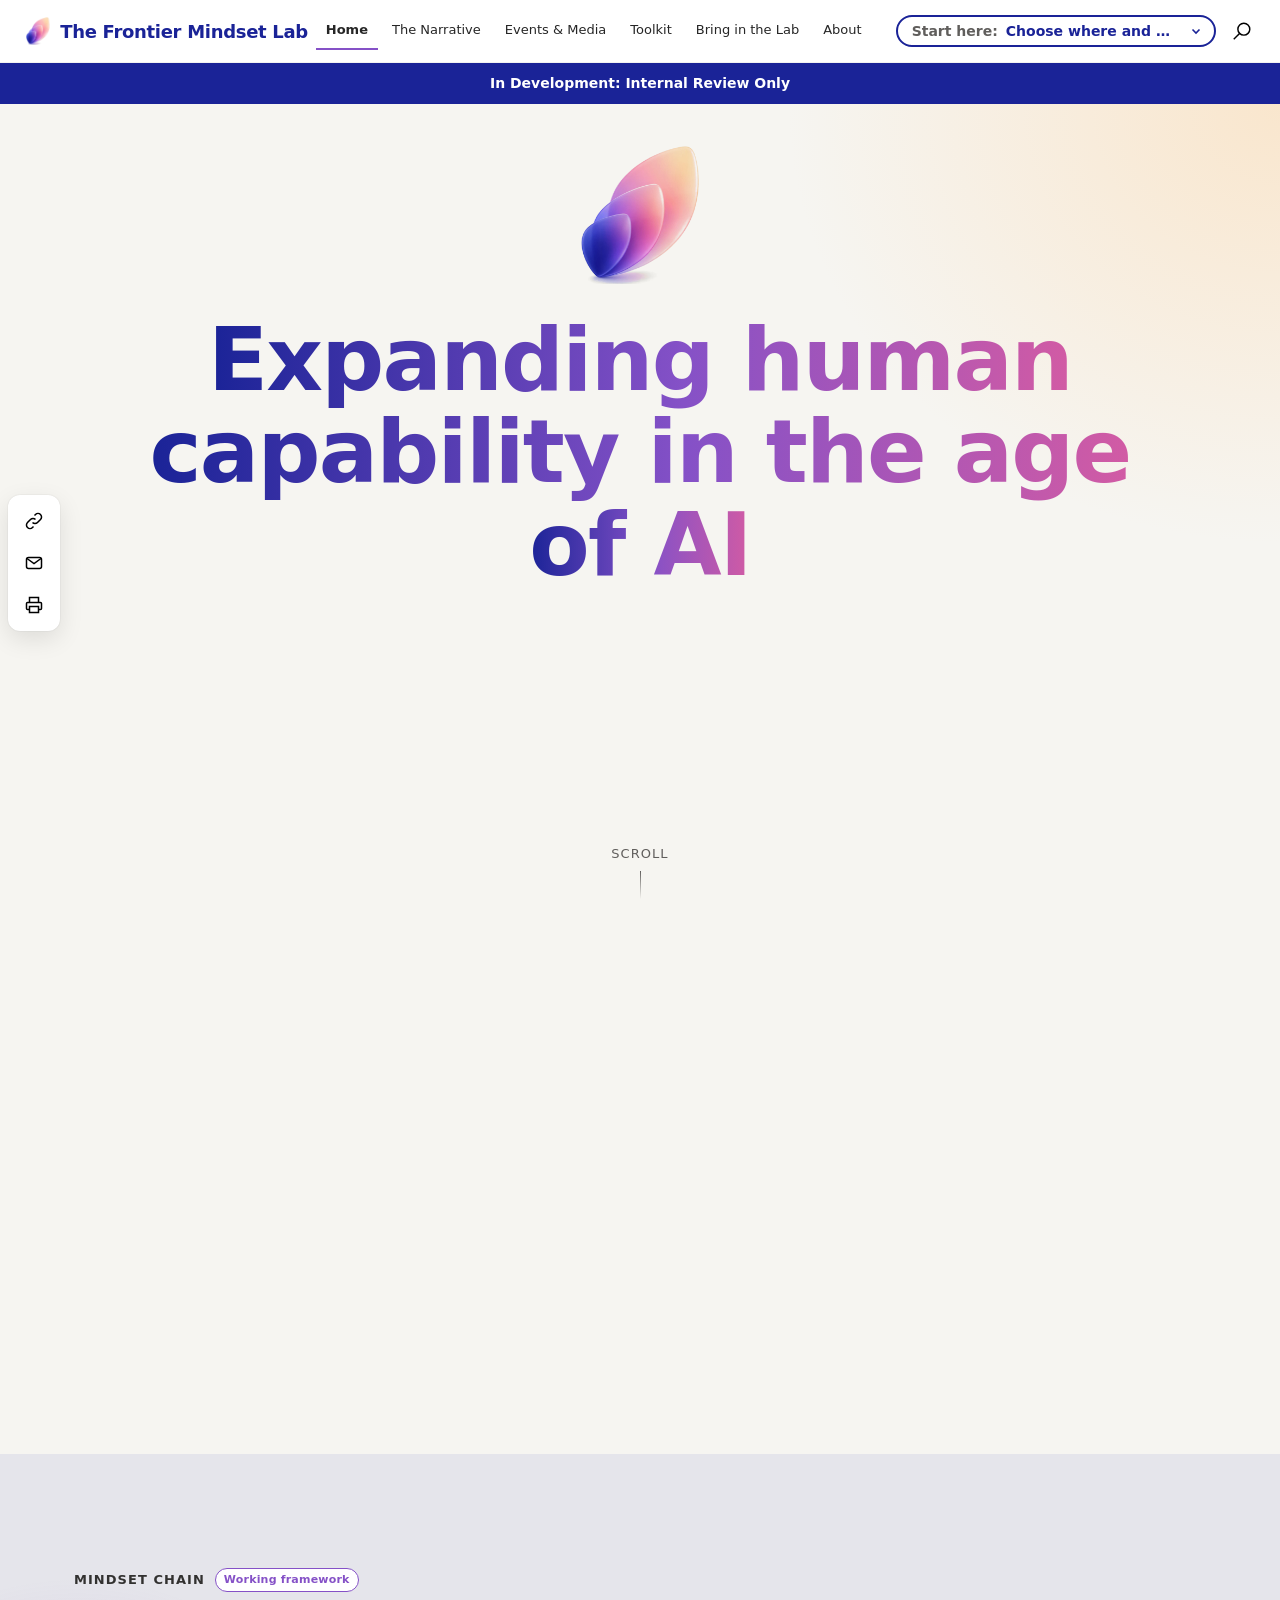
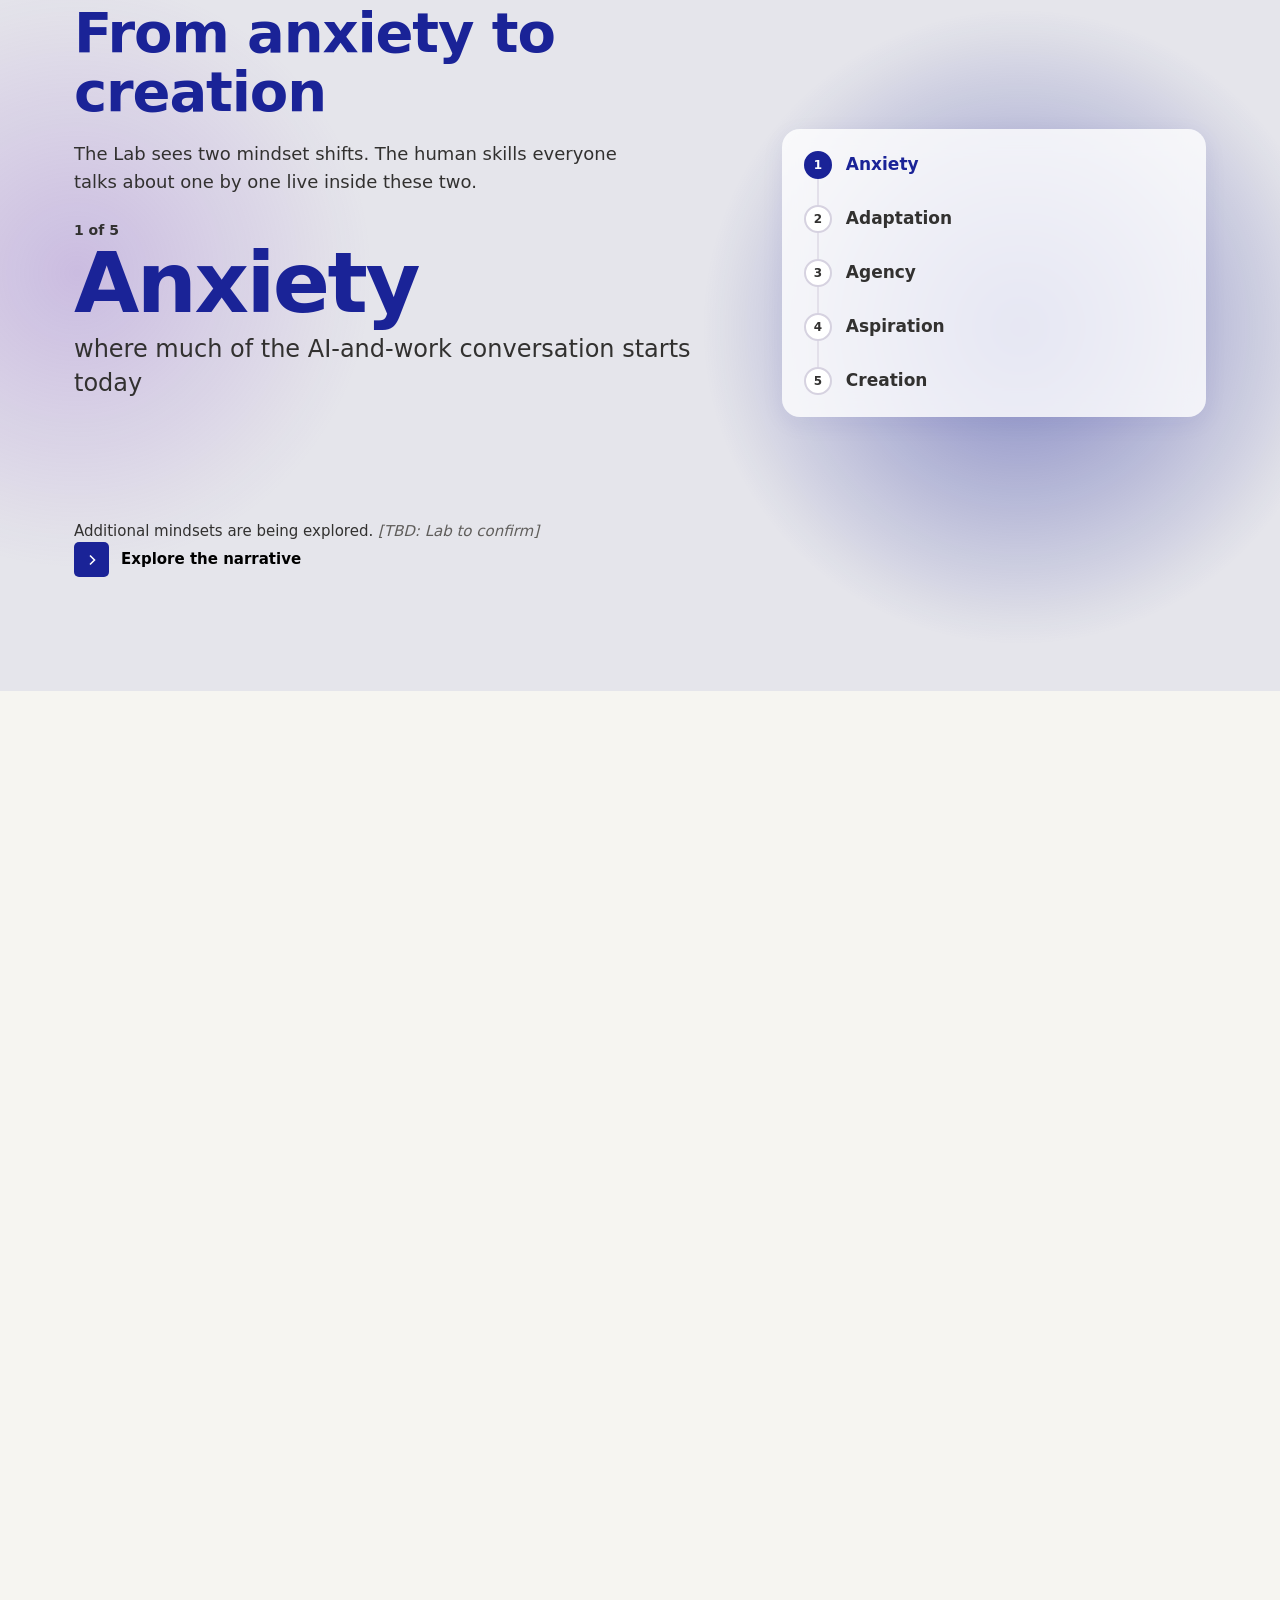
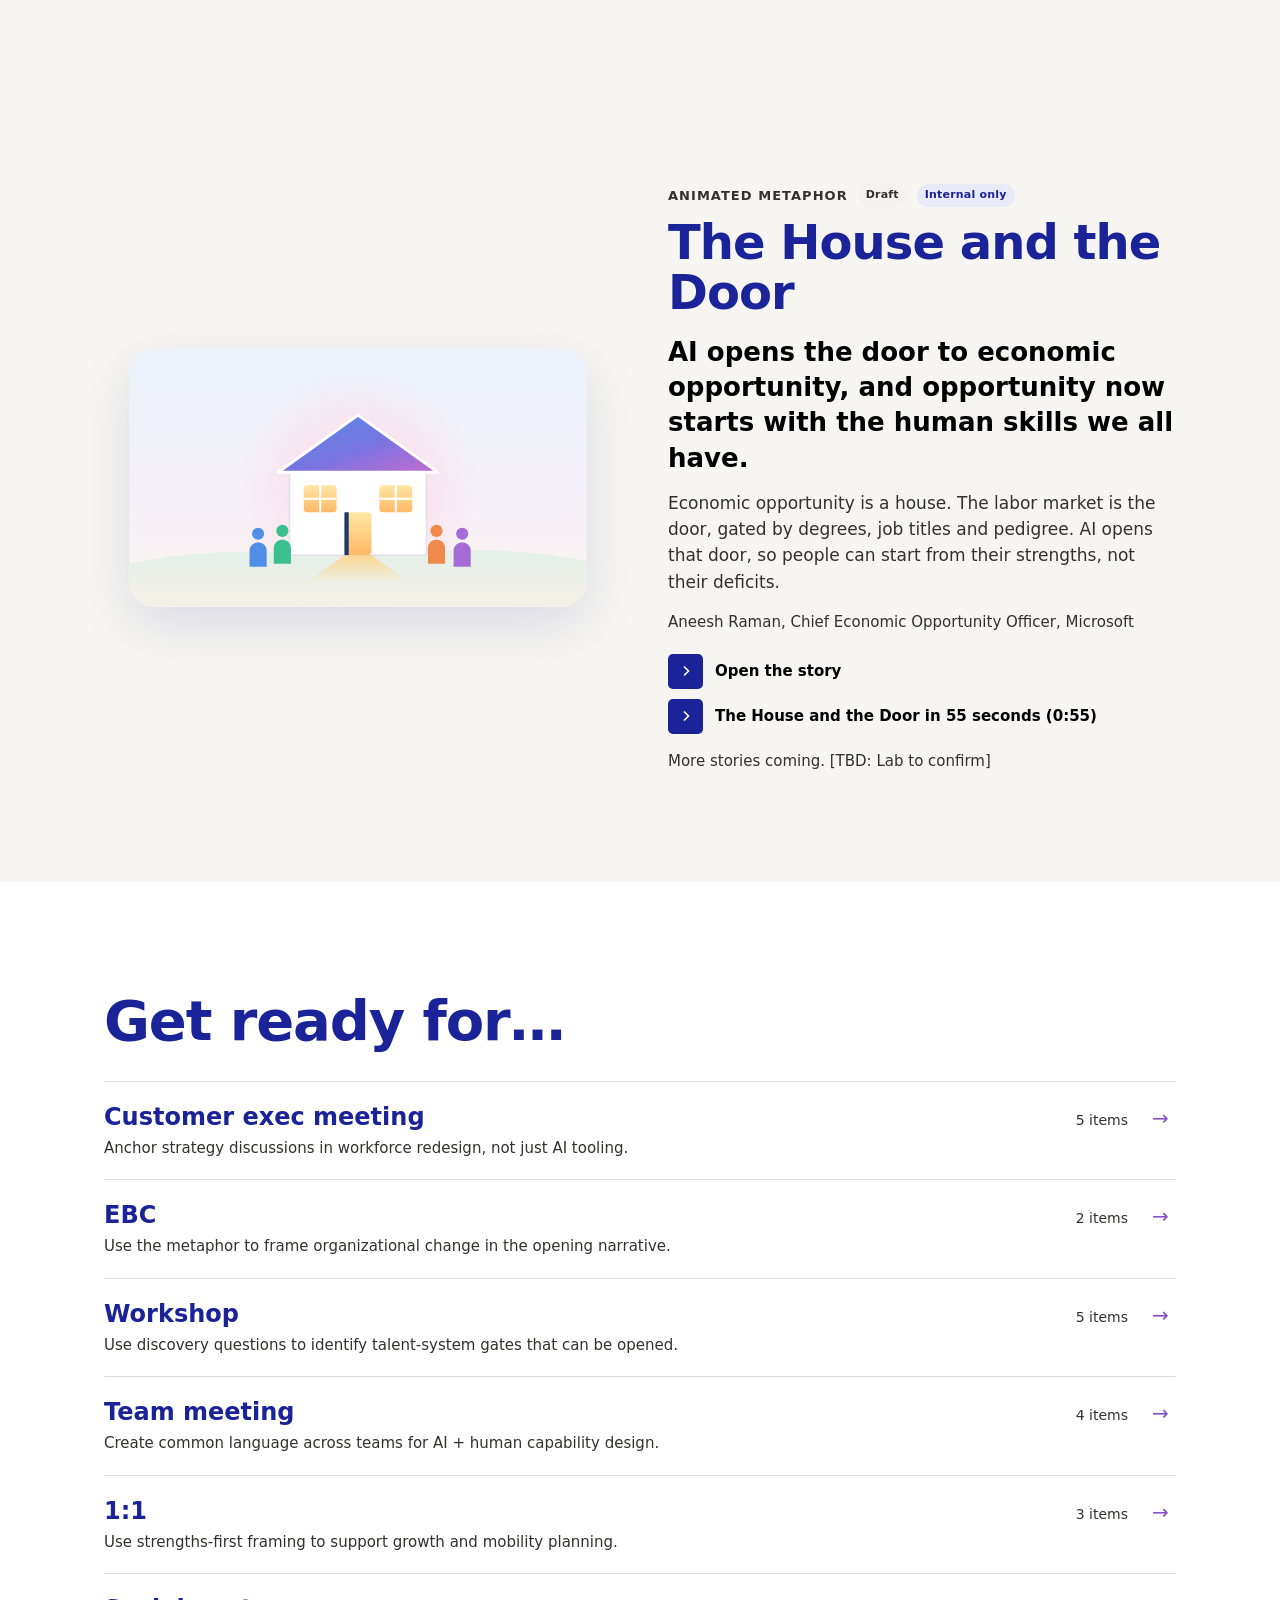
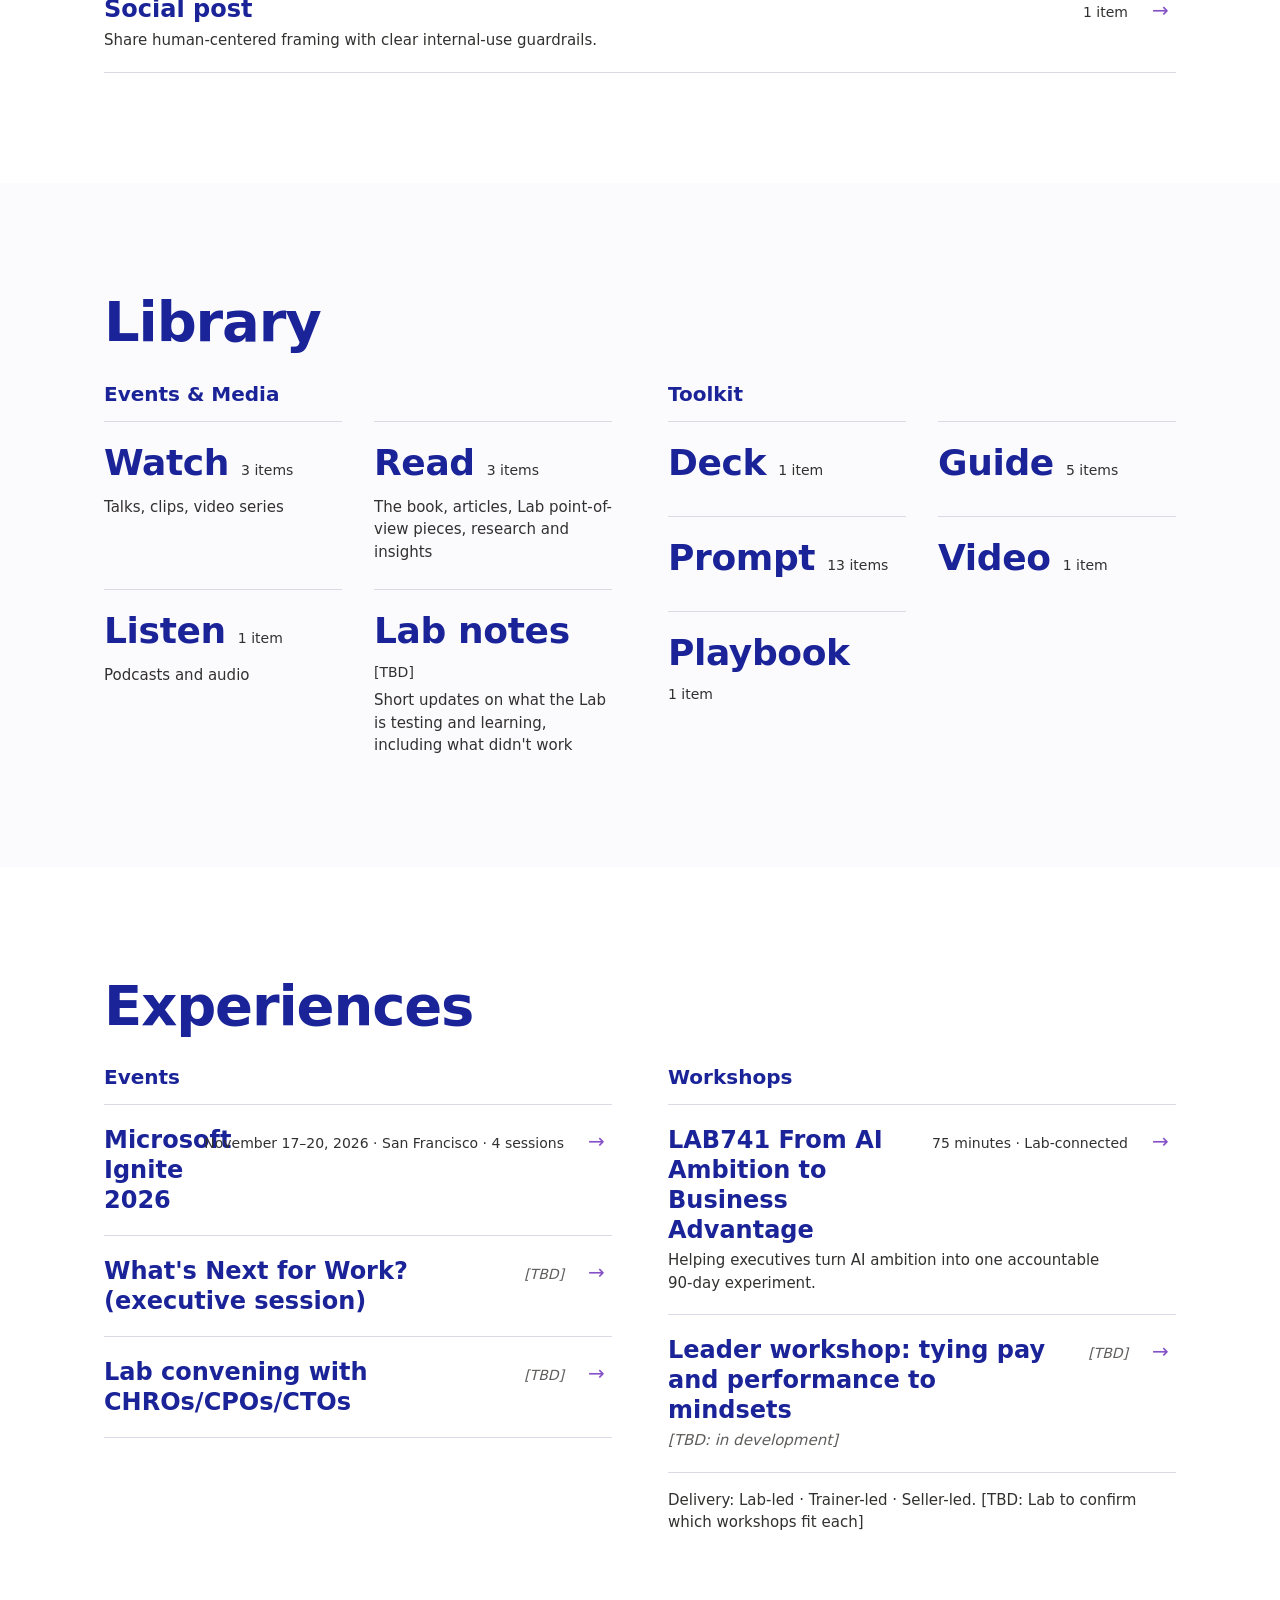
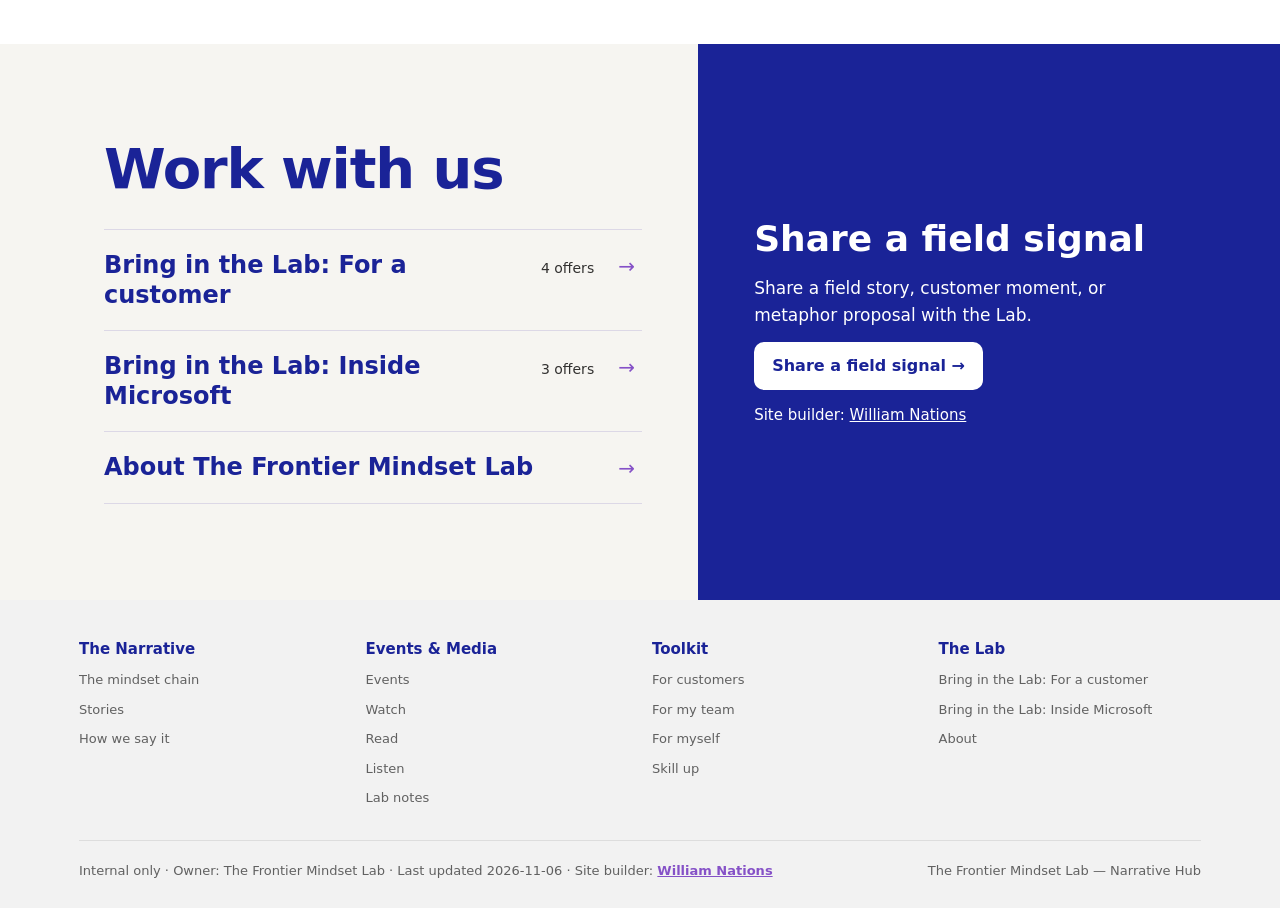
==== commit 3383826b: "Remove Start here from the Home page The in-page Start here block and its For you panel are gone fro" ====
--- a/index.html
+++ b/index.html
@@ -753,7 +753,7 @@
 .hx-row .go{grid-column:3;grid-row:1;font-size:20px;color:var(--lab-violet);transition:transform .2s}
 .hx-row:hover .t{text-decoration:underline;text-underline-offset:4px}
 .hx-row:hover .go{transform:translateX(4px)}
-.hx-moments{margin-top:28px}
+.hx-moments{margin-top:0}
 .hx-two{display:grid;grid-template-columns:1fr 1fr;gap:56px;align-items:start}
 .hx-words{list-style:none;margin:0;padding:0;display:grid;grid-template-columns:1fr 1fr;gap:26px 32px}
 .hx-words li{padding-top:14px;border-top:1px solid #dcd8e6}
@@ -993,37 +993,6 @@
 <section class="hx-sec hx-ready" id="home-ready" aria-labelledby="home-ready-h">
   <div class="wrap">
     <h2 id="home-ready-h" class="hx-h">Get ready for&#8230;</h2>
-    <div class="hx-start">
-      <p class="hx-eyebrow">Start here</p>
-      <div class="doors" role="group" aria-label="Where are you using this?">
-      <button type="button" class="door" data-set-scope="customer" data-go="#/toolkit?tab=customers" aria-pressed="false"><strong>Working with customers</strong><span>Toolkit: For customers &#183; Bring in the Lab: For a customer</span></button>
-      <button type="button" class="door" data-set-scope="internal" data-go="#/toolkit?tab=team" aria-pressed="false"><strong>Inside Microsoft</strong><span>Toolkit: For my team and For myself &#183; Bring in the Lab: Inside Microsoft</span></button>
-    </div>
-      <div class="chip-row role-chooser" role="group" aria-label="Start here: choose your role">
-      <span class="label">Start here</span>
-      <button type="button" class="chip" data-set-role="seller" aria-pressed="false">I'm a seller</button>
-      <button type="button" class="chip" data-set-role="manager" aria-pressed="false">I'm a people manager</button>
-      <button type="button" class="chip" data-set-role="hr" aria-pressed="false">I'm in HR / Talent</button>
-      <button type="button" class="chip" data-set-role="skilling" aria-pressed="false">I'm in skilling / L&amp;D</button>
-      <button type="button" class="chip" data-set-role="self" aria-pressed="false">I want this for myself</button>
-      <button type="button" class="chip" data-set-role="all" aria-pressed="true">Show everything</button>
-    </div>
-    </div>
-    
-<div class="hx-foryou" id="home-foryou" data-home-foryou hidden aria-labelledby="home-foryou-h">
-  <div>
-    <div class="card pad for-you" style="gap:14px;max-width:980px;margin:0 auto">
-      <div class="k"><span class="eyebrow">For you</span><h2 id="home-foryou-h" style="font-size:24px" data-foryou-label>Showing everything</h2><button type="button" class="linkish" data-clear>Show everything</button></div>
-      <div data-for-you="seller" hidden style="display:grid;gap:8px"><span class="eyebrow">The 60-second version</span><p class="callout">In one minute: AI can open economic opportunity, but the outcome depends on whether organizations redesign roles and talent systems for human skills, not just technical credentials.</p><span class="badge proposed">Proposed by builder, not reviewed</span></div><div data-for-you="manager" hidden style="display:grid;gap:8px"><span class="eyebrow">The 60-second version</span><p class="callout"><span class="tbd">[TBD: Lab to confirm]</span></p><span class="badge proposed">Proposed by builder, not reviewed</span></div><div data-for-you="hr" hidden style="display:grid;gap:8px"><span class="eyebrow">The 60-second version</span><p class="callout"><span class="tbd">[TBD: Lab to confirm]</span></p><span class="badge proposed">Proposed by builder, not reviewed</span></div><div data-for-you="skilling" hidden style="display:grid;gap:8px"><span class="eyebrow">The 60-second version</span><p class="callout"><span class="tbd">[TBD: Lab to confirm]</span></p><span class="badge proposed">Proposed by builder, not reviewed</span></div><div data-for-you="self" hidden style="display:grid;gap:8px"><span class="eyebrow">The 60-second version</span><p class="callout">AI is changing entry points and progression pathways. Start by naming your strengths and finding where they create value.</p><span class="badge proposed">Proposed by builder, not reviewed</span></div>
-      <div class="links">
-        <a class="ilink" href="#/toolkit"><span class="sq"><svg viewBox="0 0 12 12" fill="none" stroke="currentColor" stroke-width="1.6" aria-hidden="true"><path d="m4 1.5 4.5 4.5L4 10.5"/></svg></span><span>Toolkit: <span data-count="toolkit">0</span> items for you</span></a>
-        <a class="ilink" href="#/media"><span class="sq"><svg viewBox="0 0 12 12" fill="none" stroke="currentColor" stroke-width="1.6" aria-hidden="true"><path d="m4 1.5 4.5 4.5L4 10.5"/></svg></span><span>Events &amp; Media: <span data-count="media">0</span> items for you</span></a>
-        <a class="ilink" href="#/narrative" data-role-only hidden><span class="sq"><svg viewBox="0 0 12 12" fill="none" stroke="currentColor" stroke-width="1.6" aria-hidden="true"><path d="m4 1.5 4.5 4.5L4 10.5"/></svg></span><span>The Narrative: your "For you" summary</span></a>
-        <a class="ilink" href="#/engage"><span class="sq"><svg viewBox="0 0 12 12" fill="none" stroke="currentColor" stroke-width="1.6" aria-hidden="true"><path d="m4 1.5 4.5 4.5L4 10.5"/></svg></span><span>Bring in the Lab</span></a>
-      </div>
-    </div>
-  </div>
-</div>
     <ul class="hx-rows hx-moments"><li><a class="hx-row" href="#/toolkit?tab=customers&moment=customer-exec"><span class="t">Customer exec meeting</span><span class="m">5 items</span><span class="b">Anchor strategy discussions in workforce redesign, not just AI tooling.</span><span class="go" aria-hidden="true">&#8594;</span></a></li><li><a class="hx-row" href="#/toolkit?tab=customers&moment=ebc"><span class="t">EBC</span><span class="m">2 items</span><span class="b">Use the metaphor to frame organizational change in the opening narrative.</span><span class="go" aria-hidden="true">&#8594;</span></a></li><li><a class="hx-row" href="#/toolkit?tab=customers&moment=workshop"><span class="t">Workshop</span><span class="m">5 items</span><span class="b">Use discovery questions to identify talent-system gates that can be opened.</span><span class="go" aria-hidden="true">&#8594;</span></a></li><li><a class="hx-row" href="#/toolkit?tab=team&moment=team-meeting"><span class="t">Team meeting</span><span class="m">4 items</span><span class="b">Create common language across teams for AI + human capability design.</span><span class="go" aria-hidden="true">&#8594;</span></a></li><li><a class="hx-row" href="#/toolkit?tab=self&moment=one-on-one"><span class="t">1:1</span><span class="m">3 items</span><span class="b">Use strengths-first framing to support growth and mobility planning.</span><span class="go" aria-hidden="true">&#8594;</span></a></li><li><a class="hx-row" href="#/toolkit?tab=team&moment=social-post"><span class="t">Social post</span><span class="m">1 item</span><span class="b">Share human-centered framing with clear internal-use guardrails.</span><span class="go" aria-hidden="true">&#8594;</span></a></li>
     </ul>
   </div>
